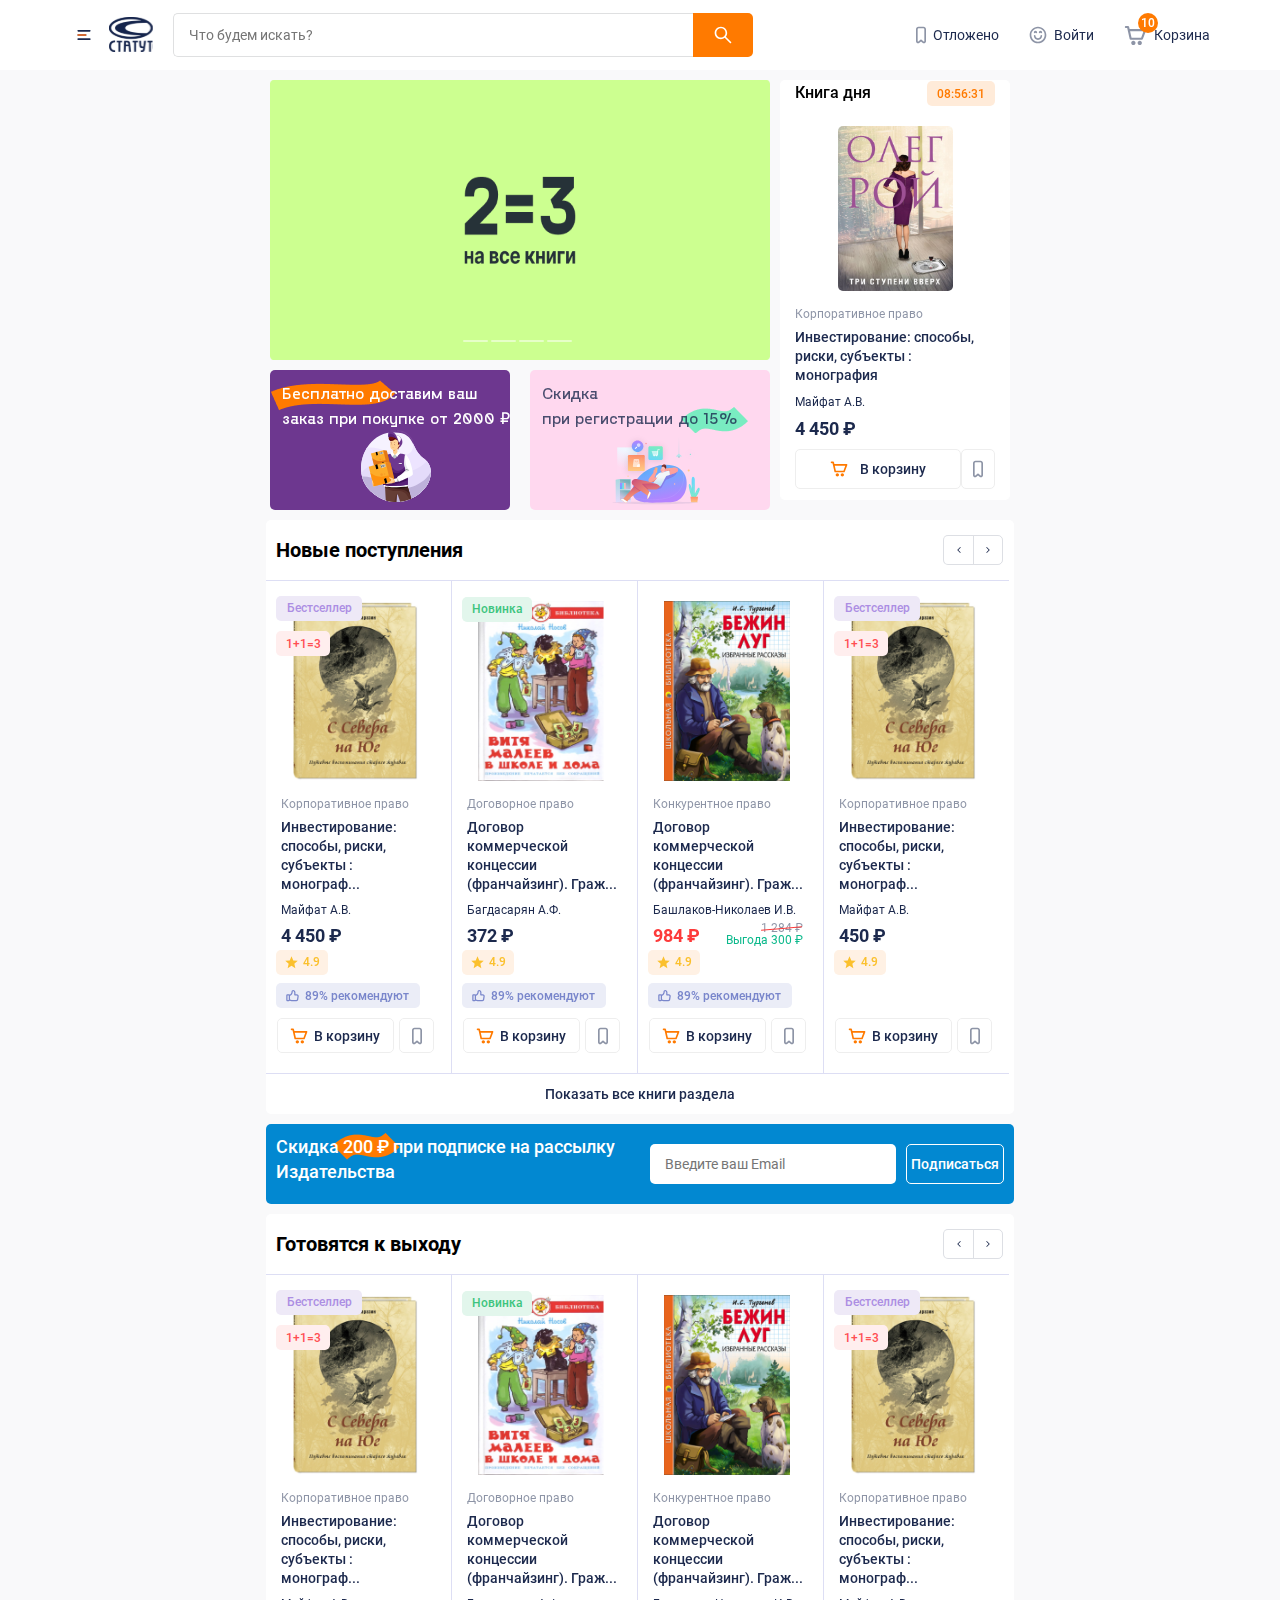
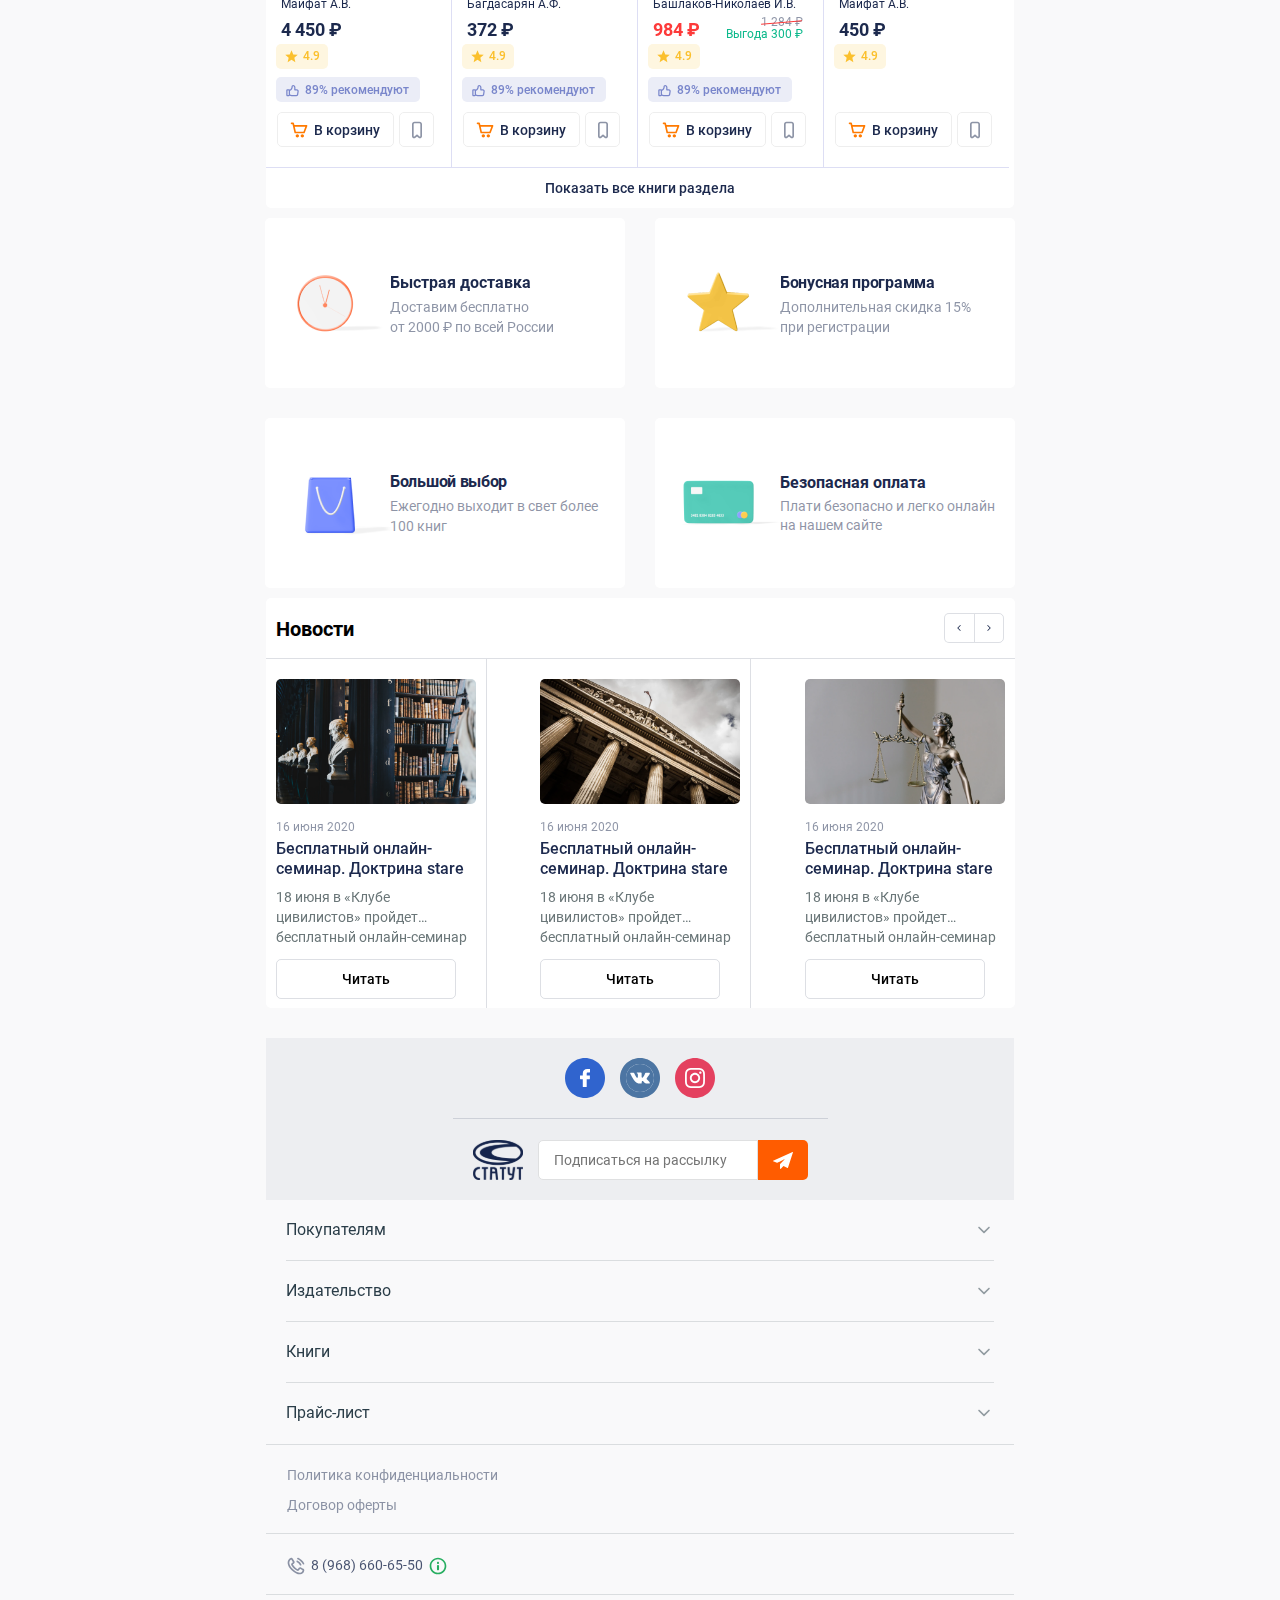
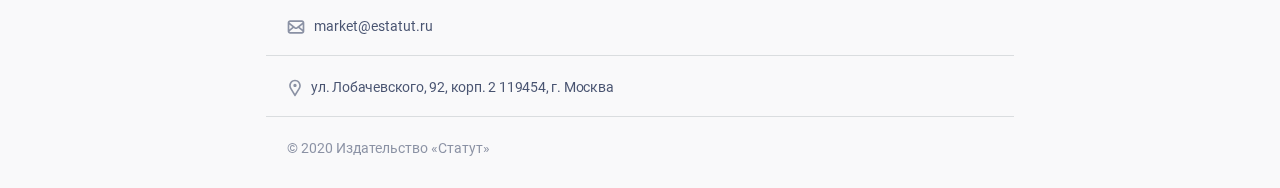
==== pages/index.html @ 202737d9 "fixed bugs" ====
<!DOCTYPE html>
	<html>

	<head>
		<!--[if IE 6]>		<html id="section-reco_main" class="nojs ie6 ieb7 ieb8 ieb9 ieb10 split1 nosplit5 platform-PC platform-notouch"><![endif]-->
		<!--[if IE 7]>		<html id="section-reco_main" class="nojs iea6 ie7 ieb8 ieb9 ieb10 split1 nosplit5 platform-PC platform-notouch"><![endif]-->
		<!--[if IE 8]>		<html id="section-reco_main" class="nojs iea6 iea7 ie8 ieb9 ieb10 split1 nosplit5 platform-PC platform-notouch"><![endif]-->
		<!--[if IE 9]>		<html id="section-reco_main" class="nojs iea6 iea7 iea8 ie9 ieb10 split1 nosplit5 platform-PC platform-notouch"><![endif]-->
		<meta name="viewport" content="width=device-width">
		<meta name="MobileOptimized" content="320" />
		<meta name="HandheldFriendly" content="true" />
		<meta charset="utf-8">
		<meta name="viewport min-width=320px" content="min-width=320, initial-scale=1.0" />
		<link rel="stylesheet" type="text/css" href="./style.css">
		<!--[if lt IE 9]>
		<script src="//cdnjs.cloudflare.com/ajax/libs/html5shiv/r29/html5.min.js"></script>
	<![endif]-->
		<title>index</title>
	</head>

	<body>
		<header>
			<div class="header__line"></div>
			<div class="header container">
				<section class="header__block__top">
					<div class="header__navigation">
						<ul class="header__navigation-list">
							<li>
								<a href="#" class="header__link">
							<svg width="12" height="18" viewBox="0 0 12 18" fill="none" xmlns="http://www.w3.org/2000/svg">
<path fill-rule="evenodd" clip-rule="evenodd" d="M9.58435 8.87971L5.99996 14.7921L2.41557 8.87971C0.677036 6.01205 2.69699 2.30942 5.99996 2.30942C9.30293 2.30942 11.3229 6.01205 9.58435 8.87971ZM1.04793 9.74421C-1.35394 5.78238 1.43673 0.666992 5.99996 0.666992C10.5632 0.666992 13.3539 5.78238 10.952 9.74421L6.53553 17.029C6.28928 17.4352 5.71064 17.4352 5.46439 17.029L1.04793 9.74421ZM6.00012 4.77305C5.11178 4.77305 4.39164 5.50839 4.39164 6.41547C4.39164 7.32256 5.11178 8.0579 6.00012 8.0579C6.88846 8.0579 7.6086 7.32256 7.6086 6.41547C7.6086 5.50839 6.88846 4.77305 6.00012 4.77305Z" fill="#1C294D" fill-opacity="0.5"/>
</svg>
Москва
						</a>
							</li>
							<li>
								<a href="#" class="header__link">
							<svg width="18" height="18" viewBox="0 0 18 18" fill="none" xmlns="http://www.w3.org/2000/svg">
<path fill-rule="evenodd" clip-rule="evenodd" d="M12.8214 0.666992H5.17847C4.51543 0.666992 3.87954 0.930384 3.4107 1.39923L1.39886 3.41107C0.930019 3.87991 0.666626 4.51579 0.666626 5.17884V6.50033V14.8337C0.666626 16.2144 1.78591 17.3337 3.16663 17.3337H14.8333C16.214 17.3337 17.3333 16.2144 17.3333 14.8337V6.50033V5.17884C17.3333 4.5158 17.0699 3.87991 16.6011 3.41107L14.5892 1.39923C14.1204 0.930385 13.4845 0.666992 12.8214 0.666992ZM14.8333 4.00033L13.4107 2.57774C13.2544 2.42146 13.0425 2.33366 12.8214 2.33366H5.17847C4.95746 2.33366 4.7455 2.42146 4.58922 2.57774L3.16663 4.00033H14.8333ZM2.33329 6.50033V14.8337C2.33329 15.2939 2.70639 15.667 3.16663 15.667H14.8333C15.2935 15.667 15.6666 15.2939 15.6666 14.8337V6.50033C15.6666 6.04009 15.2935 5.66699 14.8333 5.66699H3.16663C2.70639 5.66699 2.33329 6.04009 2.33329 6.50033ZM3.99996 13.167C3.99996 12.7068 4.37306 12.3337 4.83329 12.3337H6.49996C6.9602 12.3337 7.33329 12.7068 7.33329 13.167C7.33329 13.6272 6.9602 14.0003 6.49996 14.0003H4.83329C4.37306 14.0003 3.99996 13.6272 3.99996 13.167ZM4.83329 9.83366C4.37306 9.83366 3.99996 10.2068 3.99996 10.667C3.99996 11.1272 4.37306 11.5003 4.83329 11.5003H8.16663C8.62686 11.5003 8.99996 11.1272 8.99996 10.667C8.99996 10.2068 8.62686 9.83366 8.16663 9.83366H4.83329Z" fill="#1C294D" fill-opacity="0.5"/>
</svg>
Доставка и оплата
						</a>
							</li>
							<li>
								<a href="#" class="header__link">
							<svg width="18" height="18" viewBox="0 0 18 18" fill="none" xmlns="http://www.w3.org/2000/svg">
<path fill-rule="evenodd" clip-rule="evenodd" d="M1.49996 0.666992C1.03972 0.666992 0.666626 1.04009 0.666626 1.50033V16.5003C0.666626 16.9606 1.03972 17.3337 1.49996 17.3337H3.99996C4.4602 17.3337 4.83329 16.9606 4.83329 16.5003V4.83366H8.16663V6.50033H7.33329C6.41282 6.50033 5.66663 7.24652 5.66663 8.16699V13.167C5.66663 14.0875 6.41282 14.8337 7.33329 14.8337H15.6666C16.5871 14.8337 17.3333 14.0875 17.3333 13.167V8.16699C17.3333 7.24652 16.5871 6.50033 15.6666 6.50033H14.8333V4.83366H16.5C16.9602 4.83366 17.3333 4.46056 17.3333 4.00033V1.50033C17.3333 1.04009 16.9602 0.666992 16.5 0.666992H1.49996ZM14 3.16699H15.6666V2.33366H2.33329V15.667H3.16663V4.00033C3.16663 3.54009 3.53972 3.16699 3.99996 3.16699H8.99996H14ZM13.1666 4.83366V6.50033H9.83329V4.83366H13.1666ZM8.99996 13.167H14H15.6666V11.5003V9.83366V8.16699H14H8.99996H7.33329V9.83366V11.5003V13.167H8.99996Z" fill="#1C294D" fill-opacity="0.5"/>
</svg>
Адрес и часы работы
						</a>
							</li>
						</ul>
					</div>
					<div class="header__contact">
						<ul class="header__contact-list">
							<li>
								<a href="#" class="header__link">
							<svg width="18" height="14" viewBox="0 0 18 14" fill="none" xmlns="http://www.w3.org/2000/svg">
<path fill-rule="evenodd" clip-rule="evenodd" d="M3.16663 0.333008C1.78591 0.333008 0.666626 1.4523 0.666626 2.83301V11.1663C0.666626 12.5471 1.78591 13.6663 3.16663 13.6663H14.8333C16.214 13.6663 17.3333 12.5471 17.3333 11.1663V2.83301C17.3333 1.4523 16.214 0.333008 14.8333 0.333008H3.16663ZM2.40939 2.48462C2.5413 2.19837 2.83076 1.99967 3.16663 1.99967H14.8333C15.1692 1.99967 15.4586 2.19837 15.5905 2.48462L9.51158 7.2127C9.21065 7.44675 8.78927 7.44675 8.48834 7.2127L2.40939 2.48462ZM2.33329 4.53687V9.38714L5.3438 6.87838L2.33329 4.53687ZM2.40238 11.4991C2.53083 11.7937 2.82468 11.9997 3.16663 11.9997H14.8333C15.1752 11.9997 15.4691 11.7937 15.5975 11.4991L11.3095 7.92573L10.5348 8.52829C9.63204 9.23044 8.36789 9.23044 7.46511 8.52829L6.6904 7.92573L2.40238 11.4991ZM15.6666 9.38714V4.53687L12.6561 6.87838L15.6666 9.38714Z" fill="#1C294D" fill-opacity="0.5"/>
</svg>
market@estatut.ru
						</a>
							</li>
							<li>
								<a href="#" class="header__link">
							<svg width="18" height="18" viewBox="0 0 18 18" fill="none" xmlns="http://www.w3.org/2000/svg">
<path fill-rule="evenodd" clip-rule="evenodd" d="M4.24822 2.49769L4.24878 2.49839L4.24822 2.49769ZM4.28406 2.55396L5.9545 5.18607C5.75265 5.37559 5.53247 5.5633 5.29551 5.76533C5.09185 5.93896 4.87579 6.12316 4.64831 6.32816C4.08451 6.83626 3.97561 7.65343 4.3405 8.28938C6.27004 11.6523 8.9018 13.1825 10.0794 13.7319C10.7888 14.0629 11.5596 13.8017 11.9887 13.2608L13.1446 11.8037C13.1446 11.8037 13.1456 11.8029 13.1473 11.8026C13.1491 11.8023 13.1523 11.8026 13.1523 11.8026C13.1523 11.8026 13.1548 11.8031 13.1572 11.8046C13.8308 12.2163 14.7705 12.7758 15.6337 13.2494C15.4787 14.1763 15.1226 14.7163 14.7299 15.0463C14.3176 15.393 13.7844 15.5754 13.1897 15.6412C12.0023 15.7727 10.7968 15.416 10.5295 15.3291C10.2345 15.1797 8.61709 14.3366 6.88912 12.9704C5.10731 11.5616 3.32066 9.684 2.63734 7.53061C2.13796 5.95684 2.32626 4.8494 2.71877 4.0855C3.09821 3.34703 3.71224 2.84581 4.28406 2.55396ZM3.67978 0.996162C4.46698 0.626415 5.28098 1.01193 5.66013 1.60936L7.40765 4.36293C7.76094 4.91961 7.78516 5.73339 7.21082 6.29085C6.96467 6.52977 6.62221 6.82341 6.30354 7.09666C6.12861 7.24666 5.96085 7.39051 5.82012 7.51579C7.48078 10.3794 9.70098 11.7043 10.7108 12.1888L11.8349 10.7718C12.3656 10.1028 13.3105 9.94643 14.0301 10.3862C14.6958 10.7931 15.6161 11.3407 16.4501 11.798C17.0063 12.1029 17.4042 12.7387 17.2914 13.4564C17.089 14.7456 16.5601 15.6846 15.8065 16.3181C15.0655 16.9411 14.1827 17.2054 13.3741 17.295C11.7836 17.4711 10.2623 16.9942 9.9845 16.902C9.91416 16.8787 9.85579 16.8541 9.79305 16.8225C9.49481 16.6725 7.73724 15.765 5.85136 14.2738C3.9851 12.7982 1.8804 10.6637 1.04539 8.03229C0.432038 6.09937 0.613479 4.53211 1.23262 3.32714C1.8409 2.1433 2.82598 1.39719 3.67978 0.996162Z" fill="#1C294D" fill-opacity="0.5"/>
<path fill-rule="evenodd" clip-rule="evenodd" d="M11.2587 0.743003C10.8397 0.551375 10.3441 0.734563 10.1518 1.15217C9.95951 1.56977 10.1433 2.06365 10.5624 2.25528C12.5011 3.14183 14.72 4.8086 15.7339 7.10862C15.9194 7.52929 16.4119 7.72049 16.834 7.53568C17.2562 7.35087 17.448 6.86003 17.2626 6.43937C16.024 3.62988 13.4061 1.72497 11.2587 0.743003ZM10.6407 3.69451C10.2283 3.48903 9.72682 3.65561 9.52063 4.06657C9.31443 4.47754 9.48158 4.97726 9.89397 5.18274C10.6784 5.57363 11.2214 5.94198 11.6597 6.37882C12.0981 6.81566 12.4677 7.3567 12.8599 8.13847C13.0661 8.54943 13.5676 8.71601 13.98 8.51053C14.3924 8.30505 14.5595 7.80532 14.3533 7.39435C13.9107 6.51223 13.4455 5.80536 12.8403 5.20227C12.2352 4.59918 11.5258 4.13558 10.6407 3.69451Z" fill="#1C294D" fill-opacity="0.5"/>
</svg>
							<span>8 (968) 660-65-50</span>
							<svg width="18" height="18" viewBox="0 0 18 18" fill="none" xmlns="http://www.w3.org/2000/svg">
<path fill-rule="evenodd" clip-rule="evenodd" d="M9.00002 17.3337C4.39765 17.3337 0.666687 13.6027 0.666687 9.00033C0.666687 4.39795 4.39765 0.666992 9.00002 0.666992C13.6024 0.666992 17.3334 4.39795 17.3334 9.00033C17.3334 13.6027 13.6024 17.3337 9.00002 17.3337ZM9.00002 2.33366C5.31812 2.33366 2.33335 5.31843 2.33335 9.00033C2.33335 12.6822 5.31812 15.667 9.00002 15.667C12.6819 15.667 15.6667 12.6822 15.6667 9.00033C15.6667 5.31843 12.6819 2.33366 9.00002 2.33366ZM9.00002 7.95866C9.57532 7.95866 10.0417 8.42503 10.0417 9.00033V12.3337C10.0417 12.909 9.57532 13.3753 9.00002 13.3753C8.42472 13.3753 7.95835 12.909 7.95835 12.3337V9.00033C7.95835 8.42503 8.42472 7.95866 9.00002 7.95866ZM9.00002 4.83366C8.42472 4.83366 7.95835 5.30003 7.95835 5.87533C7.95835 6.45062 8.42472 6.91699 9.00002 6.91699C9.57532 6.91699 10.0417 6.45062 10.0417 5.87533C10.0417 5.30003 9.57532 4.83366 9.00002 4.83366Z" fill="#27AE60"/>
</svg>
						</a>
							</li>
						</ul>
					</div>
				</section>
				<section class="header__block__bottom">
					<div class="header__block-content">
						<div class="header__block-search">
							<a class="header__burger none">
						<svg width="20" height="20" viewBox="0 0 20 20" fill="none" xmlns="http://www.w3.org/2000/svg">
<path fill-rule="evenodd" clip-rule="evenodd" d="M3.33334 5.83333C3.33334 5.3731 3.70644 5 4.16668 5H15.8333C16.2936 5 16.6667 5.3731 16.6667 5.83333C16.6667 6.29357 16.2936 6.66667 15.8333 6.66667H4.16668C3.70644 6.66667 3.33334 6.29357 3.33334 5.83333ZM3.33334 10C3.33334 9.53976 3.70644 9.16667 4.16668 9.16667H11.6667C12.1269 9.16667 12.5 9.53976 12.5 10C12.5 10.4602 12.1269 10.8333 11.6667 10.8333H4.16668C3.70644 10.8333 3.33334 10.4602 3.33334 10ZM4.16668 13.3333C3.70644 13.3333 3.33334 13.7064 3.33334 14.1667C3.33334 14.6269 3.70644 15 4.16668 15H15.8333C16.2936 15 16.6667 14.6269 16.6667 14.1667C16.6667 13.7064 16.2936 13.3333 15.8333 13.3333H4.16668Z" fill="#1C294D"/>
<path fill-rule="evenodd" clip-rule="evenodd" d="M3.33398 10.0003C3.33398 9.54009 3.70708 9.16699 4.16732 9.16699H11.6673C12.1276 9.16699 12.5007 9.54009 12.5007 10.0003C12.5007 10.4606 12.1276 10.8337 11.6673 10.8337H4.16732C3.70708 10.8337 3.33398 10.4606 3.33398 10.0003Z" fill="#FC6E1D"/>
</svg>
					</a>
							<div class="header__logo">
								<svg width="50" height="40" viewBox="0 0 50 40" fill="none" xmlns="http://www.w3.org/2000/svg" xmlns:xlink="http://www.w3.org/1999/xlink">
									<rect width="50" height="40" fill="url(#pattern0)" />
									<defs>
										<pattern id="pattern0" patternContentUnits="objectBoundingBox" width="1" height="1">
											<use xlink:href="#image0" transform="translate(0 -0.00163983) scale(0.000596303 0.000745379)" />
										</pattern>
										<image id="image0" width="1677" height="1346" xlink:href="[data-uri]" />
									</defs>
								</svg>
							</div>
							<input type="search" class="header__input" placeholder="Что будем искать?">
							<button class="header__button">
								<svg width="18" height="18" viewBox="0 0 18 18" fill="none" xmlns="http://www.w3.org/2000/svg">
									<path fill-rule="evenodd" clip-rule="evenodd" d="M0.66666 6.91699C0.66666 10.3688 3.46488 13.167 6.91666 13.167C8.35969 13.167 9.6885 12.6779 10.7464 11.8566C10.7862 11.9409 10.841 12.0199 10.9107 12.0896L15.9107 17.0896C16.2362 17.415 16.7638 17.415 17.0893 17.0896C17.4147 16.7641 17.4147 16.2365 17.0893 15.9111L12.0893 10.9111C12.0195 10.8414 11.9405 10.7866 11.8562 10.7467C12.6776 9.68883 13.1667 8.36002 13.1667 6.91699C13.1667 3.46521 10.3684 0.666992 6.91666 0.666992C3.46488 0.666992 0.66666 3.46521 0.66666 6.91699ZM2.33333 6.91699C2.33333 4.38569 4.38536 2.33366 6.91666 2.33366C9.44797 2.33366 11.5 4.38569 11.5 6.91699C11.5 9.4483 9.44797 11.5003 6.91666 11.5003C4.38536 11.5003 2.33333 9.4483 2.33333 6.91699Z" fill="#1C294D" fill-opacity="0.5" />
								</svg>
								<svg width="18" height="18" viewBox="0 0 18 18" fill="none" xmlns="http://www.w3.org/2000/svg">
									<path fill-rule="evenodd" clip-rule="evenodd" d="M0.666706 6.91699C0.666706 10.3688 3.46493 13.167 6.91671 13.167C8.35974 13.167 9.68855 12.6779 10.7464 11.8566C10.7863 11.9409 10.8411 12.0199 10.9108 12.0896L15.9108 17.0896C16.2362 17.415 16.7639 17.415 17.0893 17.0896C17.4147 16.7641 17.4147 16.2365 17.0893 15.9111L12.0893 10.9111C12.0196 10.8414 11.9406 10.7866 11.8563 10.7467C12.6777 9.68883 13.1667 8.36002 13.1667 6.91699C13.1667 3.46521 10.3685 0.666992 6.91671 0.666992C3.46493 0.666992 0.666706 3.46521 0.666706 6.91699ZM2.33337 6.91699C2.33337 4.38569 4.3854 2.33366 6.91671 2.33366C9.44801 2.33366 11.5 4.38569 11.5 6.91699C11.5 9.4483 9.44801 11.5003 6.91671 11.5003C4.3854 11.5003 2.33337 9.4483 2.33337 6.91699Z" fill="white" />
								</svg>
								<span>Искать</span>
							</button>
							<div class="header__basket-mobile">
								<a href="#"><svg width="18" height="16" viewBox="0 0 18 16" fill="none" xmlns="http://www.w3.org/2000/svg">
<path fill-rule="evenodd" clip-rule="evenodd" d="M1.50002 0.5C1.03978 0.5 0.666687 0.873096 0.666687 1.33333C0.666687 1.79357 1.03978 2.16667 1.50002 2.16667V1.33333L1.50003 2.16667H1.50006H1.5002H1.5003H1.50042H1.50056H1.50073H1.50161H1.50283H1.50357H1.50397H1.5044H1.5063H1.50854H1.50915H1.50978H1.51111H1.54315H1.66278H2.07294H2.5015L4.43741 10.6847C4.53722 11.1239 4.96695 11.4025 5.40589 11.3186C5.45662 11.3283 5.50898 11.3333 5.56252 11.3333H14C14.3474 11.3333 14.6583 11.1179 14.7803 10.7926L17.2803 4.12594C17.3763 3.87002 17.3406 3.58332 17.185 3.35867C17.0293 3.13403 16.7733 3 16.5 3H4.40006L3.9793 1.14865C3.89307 0.769242 3.55577 0.5 3.16669 0.5H2.07294H1.66278H1.54315H1.53806H1.53328H1.53213H1.531H1.5288H1.52463H1.51723H1.51639H1.51558H1.51478H1.51401H1.51325H1.51252H1.51111H1.5063H1.5044H1.50397H1.50357H1.50283H1.50073H1.50042H1.5003H1.5002H1.50006H1.50003L1.50002 1.33333V0.5ZM4.77885 4.66667L5.91521 9.66667H13.4225L15.2975 4.66667H4.77885ZM7.33335 12.1667C6.41288 12.1667 5.66669 12.9129 5.66669 13.8333C5.66669 14.7538 6.41288 15.5 7.33335 15.5C8.25383 15.5 9.00002 14.7538 9.00002 13.8333C9.00002 12.9129 8.25383 12.1667 7.33335 12.1667ZM10.6667 13.8333C10.6667 12.9129 11.4129 12.1667 12.3334 12.1667C13.2538 12.1667 14 12.9129 14 13.8333C14 14.7538 13.2538 15.5 12.3334 15.5C11.4129 15.5 10.6667 14.7538 10.6667 13.8333Z" fill="#1C294D" fill-opacity="0.5"/>
</svg>
</a>
							</div>
						</div>
						<div class="header__user-content">
							<ul class="header__user-list">
								<li>
									<a href="#" class="header__user-link">
								<svg width="10" height="18" viewBox="0 0 10 18" fill="none" xmlns="http://www.w3.org/2000/svg">
<path fill-rule="evenodd" clip-rule="evenodd" d="M1.66667 3.1818C1.66667 2.71884 2.03976 2.34353 2.5 2.34353H7.5C7.96024 2.34353 8.33333 2.71884 8.33333 3.1818V15.2339C8.33333 15.5967 7.90607 15.7882 7.63793 15.5454L5.55747 13.6619C5.24055 13.375 4.75945 13.375 4.44253 13.6619L2.36207 15.5454C2.09393 15.7882 1.66667 15.5967 1.66667 15.2339V3.1818ZM2.5 0.666992H7.5C8.88071 0.666992 10 1.79291 10 3.1818V15.2339C10 17.0482 7.86366 18.0053 6.52299 16.7916L5 15.4128L3.47701 16.7916C2.13633 18.0053 0 17.0482 0 15.2339V3.1818C0 1.79291 1.11929 0.666992 2.5 0.666992Z" fill="#1C294D" fill-opacity="0.5"/>
</svg>
Отложено
							</a>
								</li>
								<li>
									<a href="#" class="header__user-link">
								<svg width="18" height="18" viewBox="0 0 18 18" fill="none" xmlns="http://www.w3.org/2000/svg">
<path fill-rule="evenodd" clip-rule="evenodd" d="M0.666626 9.00033C0.666626 13.6027 4.39759 17.3337 8.99996 17.3337C13.6023 17.3337 17.3333 13.6027 17.3333 9.00033C17.3333 4.39795 13.6023 0.666992 8.99996 0.666992C4.39759 0.666992 0.666626 4.39795 0.666626 9.00033ZM2.33329 9.00033C2.33329 5.31843 5.31806 2.33366 8.99996 2.33366C12.6819 2.33366 15.6666 5.31843 15.6666 9.00033C15.6666 12.6822 12.6819 15.667 8.99996 15.667C5.31806 15.667 2.33329 12.6822 2.33329 9.00033ZM6.49996 9.83366C6.49996 9.37342 6.12686 9.00033 5.66663 9.00033C5.20639 9.00033 4.83329 9.37342 4.83329 9.83366C4.83329 12.1348 6.69877 14.0003 8.99996 14.0003C11.3011 14.0003 13.1666 12.1348 13.1666 9.83366C13.1666 9.37342 12.7935 9.00033 12.3333 9.00033C11.8731 9.00033 11.5 9.37342 11.5 9.83366C11.5 11.2144 10.3807 12.3337 8.99996 12.3337C7.61925 12.3337 6.49996 11.2144 6.49996 9.83366ZM5.66663 7.33366C6.12686 7.33366 6.49996 6.96056 6.49996 6.50033C6.49996 6.96056 6.87306 7.33366 7.33329 7.33366C7.79353 7.33366 8.16663 6.96056 8.16663 6.50033C8.16663 5.57985 7.42043 4.83366 6.49996 4.83366C5.57948 4.83366 4.83329 5.57985 4.83329 6.50033C4.83329 6.96056 5.20639 7.33366 5.66663 7.33366ZM11.5 6.50033C11.5 6.96056 11.1269 7.33366 10.6666 7.33366C10.2064 7.33366 9.83329 6.96056 9.83329 6.50033C9.83329 5.57985 10.5795 4.83366 11.5 4.83366C12.4204 4.83366 13.1666 5.57985 13.1666 6.50033C13.1666 6.96056 12.7935 7.33366 12.3333 7.33366C11.8731 7.33366 11.5 6.96056 11.5 6.50033Z" fill="#1C294D" fill-opacity="0.5"/>
</svg>
Войти
							</a>
								</li>
								<li>
									<a href="#" class="header__user-link">
								<sapn class="header__basket">
									<svg width="18" height="16" viewBox="0 0 18 16" fill="none" xmlns="http://www.w3.org/2000/svg">
<path fill-rule="evenodd" clip-rule="evenodd" d="M1.50002 0.5C1.03978 0.5 0.666687 0.873096 0.666687 1.33333C0.666687 1.79357 1.03978 2.16667 1.50002 2.16667V1.33333L1.50003 2.16667H1.50006H1.5002H1.5003H1.50042H1.50056H1.50073H1.50161H1.50283H1.50357H1.50397H1.5044H1.5063H1.50854H1.50915H1.50978H1.51111H1.54315H1.66278H2.07294H2.5015L4.43741 10.6847C4.53722 11.1239 4.96695 11.4025 5.40589 11.3186C5.45662 11.3283 5.50898 11.3333 5.56252 11.3333H14C14.3474 11.3333 14.6583 11.1179 14.7803 10.7926L17.2803 4.12594C17.3763 3.87002 17.3406 3.58332 17.185 3.35867C17.0293 3.13403 16.7733 3 16.5 3H4.40006L3.9793 1.14865C3.89307 0.769242 3.55577 0.5 3.16669 0.5H2.07294H1.66278H1.54315H1.53806H1.53328H1.53213H1.531H1.5288H1.52463H1.51723H1.51639H1.51558H1.51478H1.51401H1.51325H1.51252H1.51111H1.5063H1.5044H1.50397H1.50357H1.50283H1.50073H1.50042H1.5003H1.5002H1.50006H1.50003L1.50002 1.33333V0.5ZM4.77885 4.66667L5.91521 9.66667H13.4225L15.2975 4.66667H4.77885ZM7.33335 12.1667C6.41288 12.1667 5.66669 12.9129 5.66669 13.8333C5.66669 14.7538 6.41288 15.5 7.33335 15.5C8.25383 15.5 9.00002 14.7538 9.00002 13.8333C9.00002 12.9129 8.25383 12.1667 7.33335 12.1667ZM10.6667 13.8333C10.6667 12.9129 11.4129 12.1667 12.3334 12.1667C13.2538 12.1667 14 12.9129 14 13.8333C14 14.7538 13.2538 15.5 12.3334 15.5C11.4129 15.5 10.6667 14.7538 10.6667 13.8333Z" fill="#1C294D" fill-opacity="0.5"/>
</svg>
								</sapn>Корзина
							</a>
								</li>
							</ul>
						</div>
					</div>
					<nav class="header__menu">
						<div class="header__burger"><svg width="20" height="20" viewBox="0 0 20 20" fill="none" xmlns="http://www.w3.org/2000/svg">
								<path fill-rule="evenodd" clip-rule="evenodd" d="M3.33334 5.83333C3.33334 5.3731 3.70644 5 4.16668 5H15.8333C16.2936 5 16.6667 5.3731 16.6667 5.83333C16.6667 6.29357 16.2936 6.66667 15.8333 6.66667H4.16668C3.70644 6.66667 3.33334 6.29357 3.33334 5.83333ZM3.33334 10C3.33334 9.53976 3.70644 9.16667 4.16668 9.16667H11.6667C12.1269 9.16667 12.5 9.53976 12.5 10C12.5 10.4602 12.1269 10.8333 11.6667 10.8333H4.16668C3.70644 10.8333 3.33334 10.4602 3.33334 10ZM4.16668 13.3333C3.70644 13.3333 3.33334 13.7064 3.33334 14.1667C3.33334 14.6269 3.70644 15 4.16668 15H15.8333C16.2936 15 16.6667 14.6269 16.6667 14.1667C16.6667 13.7064 16.2936 13.3333 15.8333 13.3333H4.16668Z" fill="#1C294D" />
								<path fill-rule="evenodd" clip-rule="evenodd" d="M3.33398 10.0003C3.33398 9.54009 3.70708 9.16699 4.16732 9.16699H11.6673C12.1276 9.16699 12.5007 9.54009 12.5007 10.0003C12.5007 10.4606 12.1276 10.8337 11.6673 10.8337H4.16732C3.70708 10.8337 3.33398 10.4606 3.33398 10.0003Z" fill="#FC6E1D" />
							</svg>
						</div>
						<ul>
							<li><a href="#">Каталог</a></li>
							<li><a href="#">Авторы</a></li>
							<li><a href="#">Новинки</a></li>
							<li class="header__menu-sale">
								<a href="#"><svg width="18" height="18" viewBox="0 0 18 18" fill="none" xmlns="http://www.w3.org/2000/svg">
<path fill-rule="evenodd" clip-rule="evenodd" d="M0.918192 0.918552C1.25361 0.583139 1.79744 0.583139 2.13286 0.918552L5.06389 3.8495C5.30837 3.73771 5.57322 3.66299 5.85107 3.63217L8.70855 3.31517C9.48639 3.22888 10.2613 3.50076 10.8147 4.05414L16.5786 9.81791C17.5849 10.8242 17.5849 12.4556 16.5786 13.4618L13.4614 16.579C12.4551 17.5852 10.8236 17.5852 9.81736 16.579L3.82788 10.5896C3.22584 9.98762 2.96006 9.12708 3.11777 8.29042L3.60307 5.71583C3.64788 5.47813 3.72471 5.25263 3.82881 5.04374L0.918192 2.13319C0.58277 1.79778 0.58277 1.25397 0.918192 0.918552ZM6.03955 7.25442L5.21628 6.43117L4.80585 8.6086C4.75328 8.88748 4.84187 9.17434 5.04255 9.37501L11.032 15.3643C11.3675 15.6998 11.9113 15.6998 12.2467 15.3643L15.3639 12.2472C15.6993 11.9118 15.6993 11.368 15.3639 11.0326L9.6 5.26878C9.41554 5.08432 9.15724 4.99369 8.89796 5.02245L6.50261 5.28819L7.2744 6.05996C7.88948 5.88505 8.57852 6.03973 9.06279 6.52398C9.77433 7.2355 9.77433 8.3891 9.06279 9.10062C8.35125 9.81214 7.19762 9.81214 6.48608 9.10062C5.98657 8.60112 5.83773 7.88376 6.03955 7.25442Z" fill="#FF283D"/>
</svg>
Скидки</a>
							</li>
							<li><a href="#">Партнёрам</a></li>
							<li><a href="#">Мы</a></li>
						</ul>
					</nav>
				</section>
			</div>
		</header>
		<div class="container">
			<div class="slider">
				<section class="slider__slider">
					<img src="img/2=3.png" alt="">
					<div class="slider__arrow-left"><svg width="8" height="12" viewBox="0 0 8 12" fill="none" xmlns="http://www.w3.org/2000/svg">
							<path fill-rule="evenodd" clip-rule="evenodd" d="M7.0893 0.41107C6.76386 0.0856329 6.23622 0.0856329 5.91079 0.41107L0.910786 5.41107C0.585349 5.73651 0.585349 6.26415 0.910786 6.58958L5.91079 11.5896C6.23622 11.915 6.76386 11.915 7.0893 11.5896C7.41473 11.2641 7.41473 10.7365 7.0893 10.4111L2.67855 6.00033L7.0893 1.58958C7.41473 1.26414 7.41473 0.736507 7.0893 0.41107Z" fill="#2A3D48" fill-opacity="0.5" />
						</svg>
					</div>
					<div class="slider__arrow-rigth"><svg width="8" height="12" viewBox="0 0 8 12" fill="none" xmlns="http://www.w3.org/2000/svg">
							<path fill-rule="evenodd" clip-rule="evenodd" d="M0.910704 0.41107C1.23614 0.0856329 1.76378 0.0856329 2.08921 0.41107L7.08921 5.41107C7.41465 5.73651 7.41465 6.26415 7.08921 6.58958L2.08921 11.5896C1.76378 11.915 1.23614 11.915 0.910704 11.5896C0.585267 11.2641 0.585267 10.7365 0.910704 10.4111L5.32145 6.00033L0.910704 1.58958C0.585267 1.26414 0.585267 0.736507 0.910704 0.41107Z" fill="#1C294D" />
						</svg>
					</div>
					<div class="slider__tots">
						<div class="slider__tots-line slider__tots--active"></div>
						<div class="slider__tots-line"></div>
						<div class="slider__tots-line"></div>
						<div class="slider__tots-line"></div>
					</div>
				</section>

				<section class="slider__books-day">
					<div class="slider__header-books-day">
						<h3>Книга дня</h3>
						<div class="slider__time">
							<p>08:56:31</p>
						</div>
					</div>
					<div class="slider__img-books-day">
						<a href="#"><img src="img/books_day.png" alt=""></a>
					</div>
					<div class="slider__info-books-day">
						<p>Корпоративное право</p>
						<a href="#">Инвестирование: способы, риски, субъекты : монография</a>
						<p>Майфат А.В.</p>
						<p>4 450 ₽ </p>
					</div>
					<div class="slider__price-books-day">
						<div class="slider__in-garbage">
							<a href="#">
						<svg width="18" height="16" viewBox="0 0 18 16" fill="none" xmlns="http://www.w3.org/2000/svg">
<path fill-rule="evenodd" clip-rule="evenodd" d="M1.49999 0.5C1.03975 0.5 0.666656 0.873096 0.666656 1.33333C0.666656 1.79357 1.03975 2.16667 1.49999 2.16667V1.33333L1.5 2.16667H1.50003H1.50017H1.50027H1.50039H1.50053H1.5007H1.50158H1.5028H1.50354H1.50394H1.50437H1.50627H1.50851H1.50912H1.50975H1.51108H1.54312H1.66275H2.07291H2.50147L4.43738 10.6847C4.53719 11.1239 4.96692 11.4025 5.40586 11.3186C5.45659 11.3283 5.50895 11.3333 5.56249 11.3333H14C14.3474 11.3333 14.6583 11.1179 14.7803 10.7926L17.2803 4.12594C17.3762 3.87002 17.3406 3.58332 17.1849 3.35867C17.0292 3.13403 16.7733 3 16.5 3H4.40003L3.97927 1.14865C3.89304 0.769242 3.55574 0.5 3.16666 0.5H2.07291H1.66275H1.54312H1.53803H1.53325H1.5321H1.53097H1.52877H1.52459H1.5172H1.51636H1.51555H1.51475H1.51397H1.51322H1.51249H1.51108H1.50627H1.50437H1.50394H1.50354H1.5028H1.5007H1.50039H1.50027H1.50017H1.50003H1.5L1.49999 1.33333V0.5ZM4.77882 4.66667L5.91518 9.66667H13.4225L15.2975 4.66667H4.77882ZM7.33332 12.1667C6.41285 12.1667 5.66666 12.9129 5.66666 13.8333C5.66666 14.7538 6.41285 15.5 7.33332 15.5C8.2538 15.5 8.99999 14.7538 8.99999 13.8333C8.99999 12.9129 8.2538 12.1667 7.33332 12.1667ZM10.6667 13.8333C10.6667 12.9129 11.4128 12.1667 12.3333 12.1667C13.2538 12.1667 14 12.9129 14 13.8333C14 14.7538 13.2538 15.5 12.3333 15.5C11.4128 15.5 10.6667 14.7538 10.6667 13.8333Z" fill="#FF7A00"/>
</svg>
						В корзину
					</a>
						</div>
						<div class="slider__bookmark">
							<a href="#"><svg width="10" height="18" viewBox="0 0 10 18" fill="none" xmlns="http://www.w3.org/2000/svg">
<path fill-rule="evenodd" clip-rule="evenodd" d="M1.66667 3.1818C1.66667 2.71884 2.03976 2.34353 2.5 2.34353H7.5C7.96024 2.34353 8.33333 2.71884 8.33333 3.1818V15.2339C8.33333 15.5967 7.90607 15.7882 7.63793 15.5454L5.55747 13.6619C5.24055 13.375 4.75945 13.375 4.44253 13.6619L2.36207 15.5454C2.09393 15.7882 1.66667 15.5967 1.66667 15.2339V3.1818ZM2.5 0.666992H7.5C8.88071 0.666992 10 1.79291 10 3.1818V15.2339C10 17.0482 7.86366 18.0053 6.52299 16.7916L5 15.4128L3.47701 16.7916C2.13633 18.0053 0 17.0482 0 15.2339V3.1818C0 1.79291 1.11929 0.666992 2.5 0.666992Z" fill="#1C294D" fill-opacity="0.5"/>
</svg>
</a>
						</div>
					</div>
				</section>

				<section class="slider__advertising">
					<div class="slider__delivery">
						<a href="#">
					<span class="slider__delivery-text">Бесплатно доставим ваш заказ при покупке от 2000 ₽</span>
					<span class="slider__delivery-img">
						<svg width="98" height="101" viewBox="0 0 98 101" fill="none" xmlns="http://www.w3.org/2000/svg">
<path fill-rule="evenodd" clip-rule="evenodd" d="M97.7781 59.2931V59.4007C97.7781 59.4174 97.7781 59.434 97.7781 59.4483C97.7781 59.515 97.7781 59.5831 97.7781 59.6507V59.6597C97.7781 59.6888 97.7781 59.7174 97.7781 59.7464C97.7781 59.8212 97.7753 59.895 97.7729 59.9693C97.7729 60.0088 97.7729 60.0483 97.7695 60.0878C97.7662 60.1273 97.7695 60.1621 97.7662 60.1993C97.7662 60.2626 97.7619 60.3264 97.7591 60.3897C97.7591 60.3997 97.7591 60.4102 97.7591 60.4202C97.7591 60.4302 97.7591 60.4311 97.7591 60.4364C97.7553 60.5288 97.7505 60.6207 97.7457 60.713L97.7424 60.7845C97.7391 60.8469 97.7348 60.9097 97.731 60.9721C97.7272 61.0345 97.7243 61.0873 97.7205 61.1445C97.7069 61.3565 97.691 61.5675 97.6729 61.7773C97.6529 62.0049 97.6307 62.2311 97.6062 62.4559C97.5894 62.6054 97.5719 62.7547 97.5538 62.9039L97.5253 63.1277C97.4815 63.4611 97.4338 63.792 97.3824 64.1206C97.3643 64.2295 97.3461 64.3382 97.3277 64.4468C97.3153 64.5191 97.3029 64.5896 97.29 64.6639C97.2638 64.8067 97.2377 64.9496 97.21 65.0925C97.1691 65.3064 97.1264 65.5186 97.082 65.7291C97.0524 65.872 97.0219 66.0086 96.991 66.1481C96.9434 66.3567 96.8958 66.5624 96.8481 66.7672C96.7656 67.1088 96.6796 67.4449 96.5901 67.7757C96.5186 68.0408 96.4451 68.3022 96.3696 68.56C96.3321 68.687 96.294 68.8139 96.2553 68.9409C96.1401 69.3219 96.0215 69.6938 95.8996 70.0566C95.8393 70.2379 95.778 70.4166 95.7158 70.5928C95.4691 71.2985 95.2144 71.9661 94.9615 72.5884C94.9192 72.6913 94.8773 72.7937 94.8353 72.8946C94.8144 72.9456 94.7934 72.9956 94.772 73.0461C94.7307 73.1454 94.689 73.2438 94.6468 73.3413C94.5423 73.5844 94.4393 73.8194 94.3377 74.046L94.2163 74.3127C94.0558 74.6636 93.8997 74.9917 93.7506 75.296C93.6763 75.4474 93.6038 75.593 93.533 75.7327C93.4801 75.8374 93.4292 75.9388 93.3782 76.0365C93.3465 76.0999 93.3136 76.1634 93.2797 76.2269L93.232 76.3184C93.2006 76.3788 93.1692 76.4374 93.1392 76.4936C93.0916 76.5788 93.0501 76.6602 93.0078 76.7374C92.9792 76.7888 92.9521 76.8388 92.9259 76.8869C92.8863 76.9593 92.8478 77.0298 92.8121 77.0912C92.7644 77.1769 92.7198 77.2553 92.6783 77.3264C92.6478 77.3798 92.6192 77.4288 92.593 77.4736C92.5759 77.5036 92.5592 77.5312 92.5454 77.5574C92.5373 77.5702 92.5302 77.5831 92.523 77.5955L92.4826 77.6617C92.4221 77.7631 92.3873 77.8155 92.3873 77.8155C87.4655 85.2357 79.7419 91.9013 70.5141 96.1583C69.5703 96.5935 68.6114 97.0031 67.6375 97.3868C63.5733 98.9863 59.2606 100.115 54.7978 100.646C53.0404 100.86 51.2725 100.977 49.5022 100.998C48.6086 101.006 47.7112 100.99 46.8099 100.95C42.6978 100.758 38.6281 100.031 34.7036 98.7882C27.6719 96.565 20.6354 92.5703 13.9374 86.3676C13.8613 86.2976 13.7865 86.2276 13.7113 86.1567C13.6046 86.0576 13.4994 85.9571 13.3946 85.8571L13.3379 85.8024C13.2392 85.7072 13.1411 85.6119 13.0437 85.5167L13.0403 85.5129C13.0051 85.4781 12.9699 85.4443 12.9351 85.4091C12.8875 85.3653 12.8456 85.321 12.8013 85.2772C12.757 85.2334 12.727 85.2034 12.6903 85.1662C12.6318 85.1081 12.5746 85.0496 12.517 84.9919C12.4818 84.9567 12.4475 84.921 12.4127 84.8857C12.3318 84.8035 12.251 84.7208 12.1703 84.6377C12.0865 84.55 12.0023 84.4624 11.9189 84.3743C11.897 84.3515 11.8751 84.3267 11.8542 84.3062L11.7637 84.211C11.7037 84.1477 11.6446 84.0843 11.5851 84.0205C11.5604 83.9943 11.5375 83.9677 11.5113 83.941L11.3508 83.7667L11.3408 83.7558C11.3361 83.7505 11.3304 83.7443 11.3256 83.7382C11.2666 83.6747 11.208 83.6112 11.1499 83.5477L11.0813 83.471C11.0109 83.3925 10.9385 83.3139 10.8709 83.2329C10.8528 83.2134 10.8356 83.1929 10.8185 83.1739L10.7504 83.0963C10.6837 83.0201 10.6175 82.9439 10.5518 82.8677C10.5247 82.8367 10.4975 82.8053 10.4713 82.7725C10.4056 82.6969 10.3407 82.6209 10.2766 82.5444L10.2428 82.5044L10.2214 82.4791L10.1661 82.4134C10.1275 82.3682 10.0899 82.3234 10.0523 82.2777C10.0437 82.2677 10.0352 82.2568 10.0266 82.2463L9.97517 82.1844L9.76755 81.9334L9.59899 81.7244L9.45089 81.5396L9.36661 81.433L9.28852 81.3344L9.28376 81.3277C9.22614 81.2554 9.16947 81.1849 9.11376 81.1097C9.08043 81.0677 9.04757 81.0254 9.01519 80.983C8.94615 80.893 8.87758 80.8035 8.80901 80.713L8.75663 80.643C8.71377 80.5863 8.67139 80.5301 8.62901 80.473C8.6152 80.454 8.60044 80.4359 8.58663 80.4168L8.57139 80.3963C8.49425 80.2925 8.41854 80.1892 8.34283 80.0854L8.33997 80.0811L8.3195 80.0535C8.24902 79.9583 8.1795 79.8602 8.11093 79.7635L8.06331 79.693C8.00427 79.6106 7.94617 79.5278 7.8876 79.4445L7.83998 79.3754L7.79237 79.3064L7.66999 79.1297L7.64523 79.093C7.57951 78.9978 7.5138 78.9026 7.44857 78.804L7.34143 78.6431L7.25381 78.5121C7.24714 78.5021 7.24048 78.4911 7.23429 78.4811C7.2281 78.4711 7.21857 78.4583 7.21143 78.4469L7.12572 78.3164L7.07572 78.2393L7.02524 78.1626L6.99858 78.1207C6.93667 78.0255 6.87477 77.9274 6.81382 77.8312C6.74477 77.7226 6.67621 77.6131 6.60811 77.504L6.58621 77.4688C6.54875 77.4082 6.51129 77.3474 6.47383 77.2864C6.44288 77.2359 6.41193 77.1859 6.38145 77.1355C6.25637 76.9291 6.1332 76.7228 6.01194 76.5164L6.00765 76.5093L5.82385 76.1917C5.82385 76.1888 5.82099 76.1869 5.82004 76.1845C5.77242 76.1026 5.7248 76.0207 5.68004 75.9388L5.63242 75.8507C5.58957 75.7746 5.54671 75.6974 5.50433 75.6208C5.48862 75.5936 5.47338 75.566 5.45671 75.5388C5.431 75.4912 5.40576 75.4436 5.38052 75.396C5.33672 75.3169 5.29386 75.237 5.25148 75.1579C5.24005 75.137 5.22815 75.1155 5.2172 75.0946C5.1872 75.0389 5.15767 74.9827 5.12815 74.926L5.08577 74.846L5.08148 74.8384C5.05196 74.7832 5.02339 74.7274 4.99434 74.6717C4.9653 74.616 4.93625 74.5598 4.90768 74.5032C4.90768 74.4974 4.90197 74.4917 4.89863 74.4855L4.86816 74.427C4.85197 74.396 4.83673 74.3646 4.82054 74.3317C4.79197 74.2751 4.76292 74.2184 4.73483 74.1617L4.70721 74.1075L4.56436 73.8217L4.39817 73.4799C4.34484 73.3689 4.29198 73.2575 4.2396 73.1465C4.22865 73.1237 4.2177 73.0989 4.2077 73.078C4.19056 73.0399 4.17294 73.0027 4.15532 72.9646C4.1377 72.9265 4.1258 72.9018 4.11151 72.8694C4.09722 72.837 4.0877 72.8175 4.0758 72.7913C4.02818 72.6837 3.9777 72.577 3.92913 72.4694C3.92247 72.4532 3.91532 72.4375 3.90818 72.4218L3.82961 72.2451L3.76628 72.1023C3.72628 72.0113 3.68676 71.9208 3.64819 71.8294C3.63628 71.8032 3.62533 71.7766 3.6139 71.7504C3.59486 71.7066 3.57676 71.6632 3.55819 71.6199C3.52867 71.5504 3.49962 71.4799 3.4701 71.4104C3.4703 71.4093 3.4703 71.4082 3.4701 71.4071C3.44089 71.3382 3.41232 71.2691 3.38439 71.1999L3.33248 71.0728C3.32153 71.0447 3.30963 71.0171 3.29867 70.989C3.2582 70.8899 3.2182 70.7904 3.17915 70.6914C3.15963 70.6437 3.14011 70.5933 3.12058 70.5433C3.09677 70.4809 3.07297 70.4185 3.0482 70.3561C3.02678 70.3004 3.00535 70.2447 2.9844 70.1885C2.97821 70.1738 2.97249 70.159 2.96678 70.1442C2.92726 70.0414 2.88916 69.9385 2.85107 69.8352C2.82821 69.7733 2.80345 69.7114 2.7825 69.6495C2.73964 69.5327 2.69726 69.4157 2.65536 69.2985C2.65563 69.2968 2.65563 69.295 2.65536 69.2933C2.61393 69.1766 2.5725 69.0604 2.5325 68.9438C2.52393 68.9176 2.51441 68.8914 2.50536 68.8657C2.47298 68.7733 2.44108 68.6809 2.41013 68.5886C2.39965 68.5562 2.38822 68.5238 2.37775 68.4933C2.37156 68.4757 2.36632 68.4581 2.36013 68.4405C2.34822 68.4057 2.33727 68.3714 2.32537 68.3367C2.31346 68.3019 2.30299 68.2686 2.29156 68.2338C2.26632 68.1586 2.24394 68.0838 2.2187 68.0086C2.20394 67.9648 2.19013 67.9205 2.17632 67.8767V67.8709C2.16823 67.8452 2.15966 67.8205 2.15204 67.7948C2.15204 67.7948 2.15204 67.7919 2.15204 67.791C2.12728 67.7114 2.10442 67.6319 2.07775 67.5529C2.07347 67.5419 2.07013 67.53 2.0668 67.5191C2.04966 67.4638 2.03299 67.4086 2.01633 67.3533C1.99966 67.2981 1.98014 67.2357 1.96204 67.1767C1.9601 67.1685 1.95772 67.1604 1.9549 67.1524C1.93442 67.0829 1.91395 67.0138 1.89347 66.9438C1.873 66.8738 1.84919 66.7948 1.82776 66.72C1.80062 66.6248 1.77395 66.5334 1.74776 66.4405C1.74395 66.4262 1.74014 66.4119 1.73586 66.3981C1.72729 66.3653 1.71776 66.3329 1.70872 66.3C1.70443 66.2853 1.70014 66.2705 1.69633 66.2558C1.67967 66.1967 1.66348 66.1386 1.64872 66.0796L1.59538 65.8805C1.57919 65.8215 1.56348 65.7624 1.54777 65.7029C1.5411 65.6772 1.53348 65.651 1.52682 65.6248C1.50301 65.5348 1.4792 65.4453 1.45729 65.3553C1.43221 65.2559 1.40729 65.1567 1.38253 65.0577C1.35777 64.9586 1.33444 64.8634 1.31254 64.772C1.31254 64.7648 1.3092 64.7577 1.3073 64.7506C1.28968 64.6782 1.27301 64.6077 1.25539 64.5339C1.25254 64.522 1.25016 64.5106 1.2473 64.4982C1.22825 64.4168 1.2092 64.3358 1.19111 64.2544C1.17492 64.1853 1.15968 64.1153 1.14349 64.0463C1.1273 63.9772 1.11016 63.8973 1.09587 63.8225C1.07683 63.7377 1.05873 63.6525 1.04064 63.5673C1.03349 63.533 1.02588 63.4977 1.01873 63.4625C0.986988 63.3123 0.956354 63.1622 0.926831 63.012C0.921593 62.9868 0.916355 62.9616 0.911593 62.9373C0.906831 62.913 0.904927 62.9035 0.901594 62.8858C0.879689 62.7763 0.858579 62.6668 0.838262 62.5573C0.82731 62.502 0.816834 62.4468 0.806834 62.392C0.787469 62.2895 0.76874 62.1876 0.750645 62.0863C0.703027 61.8144 0.655409 61.543 0.612553 61.2702L0.603982 61.2197C0.600649 61.1992 0.597792 61.1783 0.594459 61.1578C0.562713 60.9562 0.532079 60.7543 0.502556 60.5521C0.481604 60.4092 0.461605 60.2621 0.441129 60.1173C0.401448 59.8269 0.364941 59.5359 0.331608 59.2445C0.298276 58.9531 0.266531 58.662 0.236373 58.3712C0.222087 58.2258 0.208596 58.0803 0.195898 57.9346C0.138121 57.2962 0.093678 56.6565 0.0625677 56.0156L0.0497109 55.7408C0.0233624 55.1551 0.00748978 54.5688 0.00209309 53.9818C-0.00425595 53.2958 0.00383908 52.6093 0.0263782 51.9223C0.0349494 51.6528 0.0454253 51.3823 0.0582821 51.1128C0.0711389 50.8433 0.0863766 50.5728 0.103519 50.3033C0.120661 50.0338 0.139709 49.7638 0.161137 49.4938C0.182088 49.2249 0.205421 48.9551 0.231135 48.6843C0.269229 48.2805 0.312085 47.877 0.359703 47.4739C0.375417 47.3396 0.392083 47.2053 0.407321 47.071C0.416844 46.9958 0.426368 46.9206 0.436368 46.8453C0.469224 46.5901 0.504461 46.3358 0.541127 46.0806C0.565888 45.9111 0.591284 45.7414 0.617315 45.5715C0.682393 45.1471 0.753026 44.7238 0.829214 44.3016C0.905085 43.8794 0.985877 43.4579 1.07159 43.0373C1.08873 42.9535 1.10603 42.8694 1.12349 42.7849C1.18698 42.4773 1.25365 42.1704 1.32349 41.864C1.54189 40.8999 1.78649 39.942 2.05728 38.9903C2.13283 38.7233 2.21077 38.4565 2.29108 38.1898C2.34441 38.0127 2.3987 37.8356 2.45393 37.6584C2.53647 37.3933 2.62091 37.1287 2.70726 36.8646C3.53877 34.3287 4.55266 31.8563 5.74099 29.4667C5.88004 29.1861 6.02162 28.9072 6.16574 28.6301C6.52637 27.9358 6.90096 27.2504 7.28952 26.5739C7.44476 26.3038 7.60237 26.0349 7.76237 25.7673C7.92236 25.4997 8.08474 25.2338 8.2495 24.9697C15.5736 13.1962 27.3071 4.56833 41.5343 3.59598C62.6809 2.15173 68.1127 9.50058 72.745 18.7684C72.7978 18.8741 72.8512 18.9808 72.904 19.088C73.1151 19.514 73.3253 19.9425 73.5345 20.3736C74.6897 22.7545 75.8482 25.2378 77.2487 27.7068C77.5979 28.3233 77.9642 28.9385 78.3477 29.5524C78.4429 29.7077 78.5413 29.8626 78.6429 30.0172C78.6862 30.0848 78.7296 30.1529 78.7743 30.221C78.9172 30.4434 79.0662 30.6643 79.2162 30.8876C79.2915 30.9981 79.3672 31.1081 79.4434 31.2186C79.5519 31.3752 79.6619 31.531 79.7734 31.6871C79.8248 31.76 79.8772 31.83 79.9305 31.9057C79.9975 31.9987 80.0654 32.0916 80.1343 32.1843C80.3432 32.4665 80.5575 32.7476 80.7771 33.0276C80.8622 33.1362 80.9482 33.2444 81.0352 33.3523C81.1222 33.4603 81.2103 33.5685 81.2995 33.6771C81.3881 33.7852 81.4781 33.8928 81.5681 33.9999C81.6157 34.0537 81.659 34.1071 81.7052 34.1614C81.7966 34.2687 81.889 34.3755 81.9823 34.4818C82.0757 34.5879 82.17 34.6942 82.2652 34.8009C82.3604 34.9072 82.4566 35.0131 82.5538 35.1185C82.749 35.3302 82.9479 35.5409 83.1504 35.7504C83.2518 35.8551 83.3552 35.9594 83.458 36.0632C83.5875 36.1932 83.718 36.3223 83.8509 36.4513C83.9309 36.5299 84.0113 36.607 84.0928 36.6846C85.1628 37.7038 86.2975 38.6529 87.4898 39.526C87.6755 39.6619 87.8581 39.7987 88.0374 39.9365C88.2168 40.0742 88.3934 40.2128 88.5674 40.3522L88.7403 40.4912L88.9107 40.6312C88.9674 40.6788 89.0236 40.7264 89.0793 40.774C89.3107 40.968 89.5364 41.1631 89.7564 41.3593L89.894 41.4836C89.9467 41.5312 89.999 41.5788 90.0507 41.6264C90.1024 41.674 90.1544 41.7216 90.2064 41.7693L90.3597 41.9121C90.4107 41.9597 90.4612 42.0073 90.5112 42.055L90.6612 42.1978L90.8088 42.3407C90.8564 42.3883 90.904 42.4359 90.9545 42.4869C91.005 42.5378 91.0497 42.5821 91.0973 42.633C91.145 42.684 91.1926 42.7283 91.2402 42.7797C91.3354 42.8749 91.4278 42.9759 91.5197 43.074C91.5673 43.1216 91.6116 43.1726 91.6564 43.2221C91.7011 43.2716 91.7469 43.3206 91.7916 43.3706C91.9773 43.5757 92.158 43.7821 92.3335 43.9897C92.3849 44.0502 92.4354 44.1111 92.4864 44.1716C92.5797 44.284 92.6717 44.3971 92.7625 44.5111L92.864 44.6387L92.8911 44.6735C92.9387 44.7344 92.9863 44.7949 93.034 44.8558L93.0463 44.8716C93.0506 44.8782 93.0559 44.8844 93.0602 44.8901C93.0644 44.8958 93.0668 44.8992 93.0701 44.903C93.1144 44.9601 93.1573 45.0173 93.2001 45.0739L93.2401 45.1277C93.2425 45.1303 93.2447 45.133 93.2468 45.1358C93.2597 45.1539 93.273 45.1716 93.2863 45.1896L93.363 45.293L93.4144 45.3639C93.4301 45.3849 93.4454 45.4063 93.462 45.4273C93.4863 45.4601 93.5097 45.493 93.533 45.5254C93.5501 45.5487 93.5663 45.573 93.5806 45.5958C93.5901 45.6092 93.5992 45.622 93.6087 45.6344C93.6358 45.6734 93.6639 45.7125 93.6906 45.7515C93.6958 45.7601 93.7016 45.7677 93.7073 45.7753C93.7482 45.8353 93.7897 45.8944 93.8297 45.9539L93.903 46.0606L93.9592 46.1449L94.003 46.211L94.0815 46.3306C94.092 46.3472 94.1035 46.3634 94.1139 46.3782C94.1196 46.3863 94.1244 46.3944 94.1301 46.4025C94.1544 46.441 94.1777 46.4796 94.2044 46.5182L94.2111 46.5287L94.2673 46.6172C94.2996 46.6677 94.3311 46.7187 94.3625 46.7691C94.3773 46.7925 94.392 46.8167 94.4063 46.8401C94.4206 46.8634 94.4406 46.8953 94.4568 46.9225L94.5292 47.041C94.5334 47.0482 94.5377 47.0563 94.5425 47.0634L94.6425 47.232C94.653 47.2505 94.6644 47.2691 94.6749 47.2872C94.7101 47.3477 94.7453 47.4077 94.7796 47.4682C94.7796 47.4682 94.7796 47.4682 94.7796 47.4724L94.8006 47.5091L94.8063 47.5191C94.8415 47.5826 94.8764 47.6447 94.911 47.7053L94.9282 47.7362C94.9663 47.8048 95.0041 47.8735 95.0415 47.9424C95.0577 47.972 95.073 48.001 95.0891 48.0305C95.1053 48.06 95.1206 48.0891 95.1368 48.1186C95.1434 48.1315 95.151 48.1448 95.1577 48.1581C95.1644 48.1715 95.1653 48.1724 95.1691 48.1805C95.2044 48.2472 95.2396 48.3138 95.2734 48.381C95.2829 48.3981 95.292 48.4162 95.3006 48.4334C95.3272 48.4857 95.3534 48.5381 95.3796 48.591C95.3877 48.6067 95.3953 48.6229 95.4039 48.6386C95.4315 48.6943 95.4596 48.7505 95.4863 48.8067L95.5148 48.8648L95.5253 48.8862C95.5253 48.8891 95.5282 48.8919 95.5291 48.8948L95.5344 48.9053C95.5591 48.9581 95.5844 49.0105 95.6091 49.0634L95.6229 49.0919C95.6339 49.1167 95.6449 49.1395 95.6568 49.1657C95.6687 49.1919 95.6744 49.2029 95.6829 49.2219C95.6915 49.241 95.7001 49.2595 95.7091 49.2786C95.7225 49.3091 95.7367 49.34 95.751 49.371C95.7519 49.374 95.7532 49.3769 95.7548 49.3795C95.7691 49.4119 95.7839 49.4443 95.7977 49.4748C95.8072 49.4957 95.8167 49.5167 95.8253 49.5372C95.8339 49.5576 95.8406 49.5719 95.8482 49.5891C95.8558 49.6062 95.8596 49.6143 95.8648 49.6271L95.9282 49.7729C95.9386 49.7976 95.9486 49.8205 95.9586 49.8462C95.961 49.851 95.9629 49.8562 95.9653 49.861C95.9958 49.9338 96.0267 50.0076 96.0567 50.0809C96.0615 50.0928 96.0667 50.1052 96.072 50.1171C96.0872 50.1548 96.1025 50.1919 96.1172 50.23C96.132 50.2681 96.1448 50.2976 96.1582 50.3319C96.1629 50.3452 96.1686 50.359 96.1744 50.3728C96.1891 50.4119 96.2048 50.4514 96.222 50.4909L96.2496 50.5647C96.2512 50.568 96.2526 50.5713 96.2539 50.5747C96.2561 50.58 96.258 50.5854 96.2596 50.5909C96.2691 50.6152 96.2786 50.6385 96.2882 50.6657C96.2977 50.6928 96.3039 50.7062 96.311 50.7271C96.3277 50.7714 96.3444 50.8152 96.3586 50.86C96.3653 50.8785 96.3729 50.8971 96.3796 50.9162C96.3896 50.9433 96.3996 50.9714 96.4091 50.999C96.4163 51.0181 96.4234 51.0376 96.4301 51.0571L96.4401 51.0862C96.4639 51.1533 96.4877 51.2209 96.511 51.2885C96.5124 51.2919 96.5135 51.2954 96.5143 51.299C96.5239 51.3257 96.5324 51.3523 96.542 51.3795L96.5729 51.4719C96.5801 51.4933 96.5872 51.5152 96.5948 51.5366C96.5991 51.5495 96.6029 51.5623 96.6072 51.5752C96.6115 51.5881 96.6139 51.5942 96.6167 51.6038C96.6167 51.6052 96.6167 51.6066 96.6167 51.608C96.6305 51.649 96.6429 51.6895 96.6558 51.7299C96.6562 51.7325 96.6562 51.7351 96.6558 51.7376C96.6591 51.7466 96.6624 51.7561 96.6653 51.7661L96.6701 51.7823C96.6758 51.799 96.6815 51.8166 96.6862 51.8338C96.7067 51.8971 96.7267 51.9609 96.7462 52.0242L96.7577 52.0628C96.7767 52.1242 96.7953 52.1861 96.8129 52.2471L96.8329 52.3156C96.8515 52.3799 96.8696 52.4437 96.8881 52.5061C96.8924 52.5223 96.8977 52.539 96.9019 52.5537C96.92 52.618 96.9377 52.6818 96.9548 52.7442C96.9767 52.8252 96.9977 52.9056 97.0186 52.9866C97.0367 53.058 97.0553 53.1294 97.0729 53.2009C97.0728 53.2024 97.0728 53.204 97.0729 53.2056C97.0858 53.257 97.0981 53.309 97.1105 53.3613C97.1105 53.3613 97.1105 53.3642 97.1105 53.3651C97.1153 53.387 97.121 53.4085 97.1253 53.4304C97.1286 53.4432 97.1315 53.4561 97.1348 53.469C97.1381 53.4818 97.1434 53.5042 97.1472 53.5213C97.1615 53.5847 97.1767 53.6485 97.1905 53.7118C97.2 53.7532 97.2091 53.7951 97.2177 53.8361C97.218 53.8377 97.218 53.8393 97.2177 53.8408C97.2253 53.8747 97.2324 53.9094 97.24 53.9432L97.2434 53.9599C97.2505 53.9937 97.2577 54.0275 97.2643 54.0613C97.271 54.0951 97.2781 54.127 97.2848 54.1604C97.2877 54.1723 97.29 54.1846 97.2919 54.1965C97.3029 54.2489 97.3134 54.3008 97.3234 54.3532C97.3291 54.3804 97.3338 54.4084 97.3391 54.4356C97.3486 54.4832 97.3572 54.5308 97.3662 54.5784C97.3705 54.6008 97.3748 54.6261 97.3786 54.6461C97.3881 54.6965 97.3967 54.7475 97.4057 54.798C97.411 54.8261 97.4157 54.8546 97.4205 54.8822C97.4205 54.8951 97.4248 54.908 97.4272 54.9208C97.4296 54.9337 97.431 54.9437 97.4324 54.9546C97.4377 54.9832 97.4424 55.0118 97.4472 55.0399C97.4538 55.0808 97.4605 55.1213 97.4667 55.1618C97.4696 55.177 97.4715 55.1922 97.4738 55.2094C97.4819 55.2627 97.4905 55.3165 97.4981 55.3694C97.5034 55.3994 97.5077 55.4294 97.5115 55.4589C97.5191 55.5065 97.5257 55.5541 97.5319 55.5989C97.5319 55.6151 97.5367 55.6313 97.5386 55.6465C97.5491 55.7222 97.5591 55.7979 97.5691 55.8741C97.5791 55.9503 97.5886 56.026 97.5976 56.1022C97.6 56.1227 97.6024 56.1441 97.6048 56.1651C97.6143 56.2413 97.6224 56.3179 97.631 56.3936C97.6381 56.4613 97.6453 56.5289 97.6519 56.597C97.6519 56.6017 97.6519 56.607 97.6519 56.6117L97.6553 56.6417V56.6622C97.6676 56.7841 97.6781 56.906 97.6881 57.0279C97.6919 57.0755 97.6962 57.1231 97.7 57.1741C97.7 57.2017 97.7043 57.2298 97.7062 57.2569C97.7081 57.2841 97.7105 57.3155 97.7129 57.3446C97.7162 57.3955 97.72 57.4465 97.7229 57.4969C97.7231 57.4987 97.7231 57.5004 97.7229 57.5022C97.7229 57.5241 97.7257 57.5455 97.7267 57.5674C97.7291 57.5984 97.7305 57.6293 97.7324 57.6598C97.7353 57.7012 97.7372 57.7417 97.7391 57.7831C97.7391 57.7946 97.7391 57.8065 97.7391 57.8174C97.7429 57.8926 97.7467 57.9684 97.7495 58.0436L97.7543 58.1574C97.7543 58.1779 97.7543 58.1979 97.7543 58.2179C97.7543 58.2379 97.7543 58.2603 97.7572 58.2817C97.7574 58.2842 97.7574 58.2868 97.7572 58.2893C97.7572 58.3445 97.761 58.3998 97.7619 58.455C97.7629 58.5102 97.7648 58.5536 97.7657 58.6031C97.7667 58.6526 97.7686 58.705 97.7691 58.7555V58.7593C97.7691 58.7902 97.7691 58.8202 97.7691 58.8507C97.7691 58.898 97.7691 58.9447 97.7691 58.9907V59.0383C97.7781 59.1274 97.7791 59.2107 97.7781 59.2931Z" fill="#F6F2FF"/>
<path fill-rule="evenodd" clip-rule="evenodd" d="M97.7781 59.2929V59.4005C97.7781 59.4172 97.7781 59.4338 97.7781 59.4481C97.7781 59.5148 97.7781 59.5829 97.7781 59.6505V59.6595C97.7781 59.6886 97.7781 59.7172 97.7781 59.7462C97.7781 59.821 97.7753 59.8948 97.7729 59.9691C97.7729 60.0086 97.7729 60.0481 97.7695 60.0876C97.7662 60.1272 97.7695 60.1619 97.7662 60.1991C97.7662 60.2624 97.7619 60.3262 97.7591 60.3895C97.7591 60.3995 97.7591 60.41 97.7591 60.42C97.7591 60.43 97.7591 60.431 97.7591 60.4362C97.7553 60.5286 97.7505 60.6205 97.7457 60.7129L97.7424 60.7843C97.7391 60.8467 97.7348 60.9095 97.731 60.9719C97.7272 61.0343 97.7243 61.0871 97.7205 61.1443C97.7068 61.3563 97.691 61.5673 97.6729 61.7771C97.6529 62.0047 97.6307 62.2309 97.6062 62.4557C97.5894 62.6052 97.5719 62.7545 97.5538 62.9037L97.5253 63.1276C97.4815 63.4609 97.4338 63.7918 97.3824 64.1204C97.3643 64.2293 97.3461 64.338 97.3276 64.4466C97.3153 64.5189 97.3029 64.5894 97.29 64.6637C97.2638 64.8066 97.2376 64.9494 97.21 65.0923C97.1691 65.3062 97.1264 65.5184 97.0819 65.7289C97.0524 65.8718 97.0219 66.0084 96.991 66.1479C96.9434 66.3565 96.8958 66.5622 96.8481 66.767C96.7656 67.1086 96.6796 67.4447 96.59 67.7755C96.5186 68.0406 96.4451 68.302 96.3696 68.5598C96.3321 68.6868 96.294 68.8137 96.2553 68.9407C96.1401 69.3217 96.0215 69.6936 95.8996 70.0564C95.8393 70.2377 95.778 70.4164 95.7158 70.5926C95.4691 71.2983 95.2144 71.9659 94.9615 72.5883C94.9191 72.6911 94.8772 72.7935 94.8353 72.8944C94.8144 72.9454 94.7934 72.9954 94.772 73.0459C94.7307 73.1452 94.689 73.2436 94.6468 73.3411C94.5423 73.5843 94.4393 73.8192 94.3377 74.0458L94.2163 74.3125C94.0558 74.6634 93.8996 74.9915 93.7506 75.2958C93.6763 75.4472 93.6038 75.5928 93.533 75.7325C93.4801 75.8372 93.4292 75.9386 93.3782 76.0363C93.3465 76.0998 93.3136 76.1632 93.2797 76.2267L93.232 76.3182C93.2006 76.3786 93.1692 76.4372 93.1392 76.4934C93.0916 76.5786 93.0501 76.66 93.0078 76.7372C92.9792 76.7886 92.952 76.8386 92.9259 76.8867C92.8863 76.9591 92.8478 77.0296 92.812 77.091C92.7644 77.1767 92.7198 77.2551 92.6782 77.3262C92.6478 77.3796 92.6192 77.4286 92.593 77.4734C92.5759 77.5034 92.5592 77.531 92.5454 77.5572C92.5373 77.57 92.5302 77.5829 92.523 77.5953L92.4825 77.6615C92.4221 77.7629 92.3873 77.8153 92.3873 77.8153C87.4655 85.2355 79.7419 91.9011 70.5141 96.1581C69.5703 96.5933 68.6114 97.0028 67.6375 97.3867C63.5733 98.9861 59.2605 100.115 54.7978 100.646C53.0404 100.86 51.2725 100.977 49.5022 100.998C48.6086 101.006 47.7112 100.99 46.8099 100.95C42.6978 100.758 38.6281 100.031 34.7036 98.788C27.6718 96.5648 20.6354 92.5701 13.9374 86.3674C13.8613 86.2974 13.7865 86.2274 13.7113 86.1565C13.6046 86.0574 13.4994 85.9569 13.3946 85.8569L13.3379 85.8022C13.2392 85.707 13.1411 85.6117 13.0437 85.5165L13.0403 85.5127C13.0051 85.4779 12.9698 85.4441 12.9351 85.4089C12.8875 85.3651 12.8456 85.3208 12.8013 85.277C12.757 85.2332 12.727 85.2032 12.6903 85.166C12.6318 85.1079 12.5746 85.0494 12.517 84.9917C12.4818 84.9565 12.4475 84.9208 12.4127 84.8856C12.3318 84.8033 12.251 84.7206 12.1703 84.6375C12.0865 84.5498 12.0023 84.4622 11.9189 84.3741C11.897 84.3513 11.8751 84.3265 11.8542 84.306L11.7637 84.2108C11.7037 84.1475 11.6446 84.0841 11.5851 84.0203C11.5604 83.9941 11.5375 83.9675 11.5113 83.9408L11.3508 83.7665L11.3408 83.7556L11.1504 83.5451L11.0818 83.4684C11.0113 83.3899 10.9389 83.3113 10.8713 83.2304C10.8532 83.2108 10.8361 83.1904 10.819 83.1713L10.7509 83.0937C10.6842 83.0175 10.618 82.9413 10.5523 82.8651C10.5252 82.8342 10.498 82.8027 10.4718 82.7699C10.4061 82.6943 10.3412 82.6183 10.2771 82.5418C10.2585 82.5204 10.2399 82.4985 10.2218 82.4766L10.1666 82.4109C10.128 82.3656 10.0904 82.3209 10.0528 82.2751C10.0442 82.2651 10.0356 82.2542 10.0271 82.2437L9.97564 82.1818L9.76803 81.9309L9.59946 81.7218L9.45137 81.5371L9.36709 81.4304L9.28899 81.3318L9.28423 81.3252C9.22661 81.2528 9.16995 81.1823 9.11424 81.1071C9.0809 81.0652 9.04805 81.0228 9.01567 80.9804C8.94662 80.8904 8.87805 80.8009 8.80948 80.7104L8.7571 80.6404C8.71425 80.5838 8.67187 80.5276 8.62949 80.4704C8.61568 80.4514 8.60092 80.4333 8.58711 80.4142L8.57187 80.3938C8.49473 80.29 8.41902 80.1866 8.3433 80.0828C8.33521 80.0723 8.32759 80.0614 8.31997 80.0509C8.2495 79.9557 8.17997 79.8576 8.11141 79.7609L8.06379 79.6904C8.00474 79.6081 7.94665 79.5252 7.88808 79.4419L7.84046 79.3728L7.79284 79.3038L7.67046 79.1271L7.66761 79.1224C7.65999 79.1119 7.65285 79.1009 7.6457 79.0905C7.57999 78.9952 7.51428 78.9 7.44904 78.8014L7.3419 78.6405L7.25428 78.5095C7.24762 78.4995 7.24095 78.4886 7.23476 78.4786C7.22857 78.4686 7.21905 78.4557 7.2119 78.4443L7.12619 78.3138L7.07619 78.2367C7.06381 78.2181 7.05096 78.1986 7.03858 78.1791C7.03429 78.1724 7.03048 78.1662 7.02572 78.16L6.99905 78.1181C6.93715 78.0229 6.87525 77.9248 6.8143 77.8286C6.74525 77.72 6.67668 77.6105 6.60859 77.5015L6.58668 77.4662C6.54922 77.4056 6.51176 77.3448 6.47431 77.2838C6.44335 77.2334 6.4124 77.1834 6.38193 77.1329C6.25685 76.9266 6.13368 76.7202 6.01241 76.5139L6.00813 76.5067L5.82432 76.1891C5.82432 76.1863 5.82146 76.1844 5.82051 76.182C5.77289 76.1001 5.72528 76.0182 5.68052 75.9363L5.6329 75.8482C5.59004 75.772 5.54719 75.6948 5.50481 75.6182C5.48909 75.591 5.47386 75.5634 5.45719 75.5363C5.43148 75.4887 5.40624 75.441 5.381 75.3934C5.33719 75.3144 5.29434 75.2344 5.25196 75.1553C5.24053 75.1344 5.22862 75.1129 5.21767 75.092C5.18767 75.0363 5.15815 74.9801 5.12863 74.9234L5.08625 74.8434L5.08196 74.8358C5.05244 74.7806 5.02387 74.7249 4.99482 74.6692C4.96577 74.6134 4.93673 74.5572 4.90816 74.5006C4.90816 74.4949 4.90244 74.4892 4.89911 74.483L4.86863 74.4244C4.85244 74.3934 4.8372 74.362 4.82101 74.3292C4.79244 74.2725 4.7634 74.2158 4.7353 74.1592L4.70768 74.1049L4.56483 73.8192L4.39864 73.4773C4.34531 73.3663 4.29246 73.2549 4.24008 73.144C4.24008 73.1406 4.23722 73.1378 4.23627 73.1344C4.22674 73.1149 4.2177 73.0949 4.20817 73.0754C4.19103 73.0373 4.17341 73.0001 4.15579 72.9621C4.13818 72.924 4.12627 72.8992 4.11199 72.8668C4.0977 72.8344 4.08818 72.8149 4.07627 72.7887C4.02865 72.6811 3.97818 72.5744 3.92961 72.4668C3.92294 72.4506 3.9158 72.4349 3.90866 72.4192L3.83009 72.2425L3.76676 72.0997C3.72676 72.0087 3.68724 71.9183 3.64866 71.8268C3.63676 71.8007 3.62581 71.774 3.61438 71.7478C3.59533 71.704 3.57724 71.6607 3.55867 71.6173C3.52914 71.5478 3.5001 71.4773 3.47057 71.4078C3.47078 71.4067 3.47078 71.4056 3.47057 71.4045C3.44137 71.3356 3.4128 71.2665 3.38486 71.1973L3.33296 71.0702C3.32201 71.0421 3.3101 71.0145 3.29915 70.9864C3.25867 70.8873 3.21868 70.7878 3.17963 70.6888C3.16011 70.6412 3.14058 70.5907 3.12106 70.5407C3.09725 70.4783 3.07344 70.4159 3.04868 70.3535C3.02725 70.2978 3.00582 70.2421 2.98487 70.1859C2.97868 70.1712 2.97297 70.1564 2.96725 70.1417L2.91964 70.0183C2.8963 69.9564 2.87202 69.8945 2.85011 69.8326C2.82821 69.7707 2.8025 69.7088 2.78154 69.6469C2.73869 69.5301 2.69631 69.4131 2.6544 69.296C2.65467 69.2942 2.65467 69.2925 2.6544 69.2907C2.61298 69.1741 2.57155 69.0579 2.53155 68.9412C2.52298 68.915 2.51346 68.8888 2.50441 68.8631C2.48441 68.805 2.46441 68.7469 2.44489 68.6884C2.44012 68.675 2.43584 68.6622 2.43155 68.6488C2.41298 68.5955 2.39536 68.5422 2.37727 68.4888C2.37108 68.4712 2.36584 68.4536 2.35965 68.436C2.35346 68.4184 2.34394 68.3884 2.33632 68.3646C2.30457 68.2731 2.27441 68.1814 2.24584 68.0893C2.23632 68.0612 2.2268 68.0327 2.21823 68.0041C2.20346 67.9603 2.18966 67.916 2.17585 67.8722V67.8665C2.16775 67.8408 2.15918 67.816 2.15156 67.7903C2.15156 67.7903 2.15156 67.7874 2.15156 67.7865C2.1268 67.707 2.10394 67.6274 2.07728 67.5484C2.07299 67.5374 2.06966 67.5255 2.06632 67.5146C2.04918 67.4593 2.03252 67.4041 2.01585 67.3489C1.99918 67.2936 1.97966 67.2313 1.96157 67.1722C1.95963 67.164 1.95724 67.1559 1.95442 67.1479C1.93395 67.0784 1.91347 67.0094 1.893 66.9394C1.87252 66.8694 1.84871 66.7903 1.82728 66.7155C1.80586 66.6408 1.78395 66.566 1.76348 66.4913C1.75395 66.4579 1.7449 66.426 1.73538 66.396C1.72586 66.366 1.71729 66.3308 1.70824 66.2979C1.70395 66.2832 1.69967 66.2684 1.69586 66.2537C1.67919 66.1946 1.663 66.1365 1.64824 66.0775L1.59491 65.8784C1.57872 65.8194 1.563 65.7603 1.54729 65.7008C1.54062 65.6751 1.53301 65.6489 1.52634 65.6227C1.5092 65.5565 1.49205 65.4894 1.47539 65.4232C1.47299 65.4171 1.47123 65.4107 1.47015 65.4042C1.46586 65.387 1.4611 65.3699 1.45729 65.3532C1.43221 65.2538 1.40729 65.1546 1.38253 65.0556C1.35777 64.9566 1.33444 64.8613 1.31254 64.7699C1.31254 64.7627 1.3092 64.7556 1.3073 64.7485C1.28968 64.6761 1.27301 64.6056 1.25539 64.5318C1.25254 64.5199 1.25016 64.5085 1.2473 64.4961C1.22825 64.4147 1.2092 64.3337 1.19111 64.2523C1.17492 64.1832 1.15968 64.1132 1.14349 64.0442C1.1273 63.9751 1.11016 63.8951 1.09587 63.8204C1.07683 63.7356 1.05873 63.6504 1.04064 63.5652C1.03349 63.5309 1.02588 63.4956 1.01873 63.4604C1.00635 63.4009 0.993496 63.3414 0.981115 63.2818C0.957306 63.1656 0.933497 63.0504 0.911593 62.9352C0.90826 62.918 0.904927 62.9014 0.901593 62.8837C0.886356 62.8109 0.872546 62.7376 0.858737 62.6642C0.851595 62.628 0.844928 62.5914 0.838262 62.5552C0.82731 62.5 0.816834 62.4447 0.806834 62.3899C0.787469 62.2874 0.76874 62.1855 0.750645 62.0842C0.708741 61.85 0.668742 61.6147 0.630648 61.3805C0.623982 61.3428 0.618744 61.3057 0.612553 61.2681L0.603982 61.2176C0.600649 61.1971 0.597792 61.1762 0.594459 61.1557C0.562713 60.9541 0.532079 60.7522 0.502556 60.55C0.481604 60.4071 0.461605 60.26 0.441129 60.1152C0.402559 59.8243 0.365417 59.5334 0.331608 59.2424C0.2978 58.9515 0.266372 58.6605 0.236373 58.3691C0.222087 58.2237 0.208596 58.0782 0.195898 57.9324C0.139074 57.2941 0.0946304 56.6544 0.0625677 56.0135L0.0497109 55.7387C0.0246322 55.153 0.00875958 54.5667 0.00209309 53.9797C-0.00425595 53.2937 0.00383908 52.6072 0.0263782 51.9202C0.0349494 51.6507 0.0454253 51.3802 0.0582821 51.1107C0.0711389 50.8412 0.0863766 50.5707 0.103519 50.3012C0.120661 50.0317 0.139709 49.7617 0.161137 49.4917C0.182406 49.2222 0.205739 48.9524 0.231135 48.6822C0.269546 48.2784 0.312402 47.8749 0.359703 47.4718C0.375417 47.3375 0.392083 47.2032 0.407321 47.0689C0.416844 46.9937 0.426368 46.9185 0.436367 46.8432C0.469224 46.588 0.504461 46.3337 0.541127 46.0785C0.565888 45.909 0.591284 45.7393 0.617315 45.5694C0.683028 45.145 0.753661 44.7217 0.829214 44.2995C0.905085 43.8773 0.985877 43.4558 1.07159 43.0352C1.08873 42.9514 1.10603 42.8673 1.12349 42.7828C1.18698 42.4752 1.25365 42.1683 1.32349 41.8619C1.54189 40.8978 1.78649 39.9399 2.05728 38.9882C2.13299 38.721 2.21156 38.4539 2.29108 38.1877C2.34441 38.0106 2.3987 37.8335 2.45393 37.6563C2.53647 37.3912 2.62091 37.1266 2.70726 36.8625C3.53877 34.3266 4.55266 31.8542 5.74099 29.4646C5.88003 29.184 6.02162 28.9051 6.16574 28.628C6.52637 27.9337 6.90096 27.2483 7.28952 26.5718C7.44476 26.3017 7.60237 26.0328 7.76237 25.7652C7.92236 25.4976 8.08474 25.2317 8.2495 24.9676C25.5505 22.8205 40.8544 34.6021 56.264 35.2559C76.0915 36.0968 72.7716 18.9468 72.7335 18.7559C72.7869 18.8611 72.8392 18.9668 72.8921 19.073C73.1032 19.499 73.3134 19.9276 73.5226 20.3587C74.6778 22.7396 75.8363 25.2228 77.2367 27.6918C77.5859 28.3083 77.9523 28.9235 78.3358 29.5375C78.431 29.6927 78.5294 29.8476 78.631 30.0022C78.6743 30.0698 78.7177 30.1379 78.7624 30.206C78.9065 30.4283 79.0538 30.6505 79.2043 30.8727C79.2786 30.9832 79.3548 31.0932 79.4314 31.2036C79.54 31.3603 79.65 31.516 79.7614 31.6722C79.8129 31.745 79.8652 31.815 79.9186 31.8908C79.9856 31.9838 80.0535 32.0766 80.1224 32.1693C80.3313 32.4515 80.5455 32.7326 80.7652 33.0126C80.8503 33.1212 80.9363 33.2294 81.0233 33.3374C81.1103 33.4453 81.1984 33.5536 81.2876 33.6621C81.3762 33.7701 81.4657 33.8777 81.5562 33.985C81.6038 34.0388 81.6471 34.0921 81.6933 34.1464C81.7847 34.2537 81.8771 34.3605 81.9704 34.4669C82.0638 34.5729 82.158 34.6792 82.2533 34.7859C82.3485 34.8923 82.4447 34.9981 82.5418 35.1035C82.7371 35.3153 82.936 35.5259 83.1385 35.7354C83.2399 35.8402 83.3433 35.9445 83.4461 36.0483C83.5756 36.1783 83.7061 36.3073 83.839 36.4363C83.9189 36.5149 83.9994 36.5921 84.0809 36.6697C85.1509 37.6889 86.2856 38.638 87.4779 39.511C87.6636 39.6469 87.8462 39.7837 88.0255 39.9215C88.2049 40.0593 88.3815 40.1978 88.5555 40.3372L88.7283 40.4762L88.8988 40.6162C88.9555 40.6639 89.0117 40.7115 89.0674 40.7591C89.2988 40.9531 89.5245 41.1481 89.7445 41.3443L89.8821 41.4686C89.9348 41.5162 89.987 41.5638 90.0388 41.6115C90.0905 41.6591 90.1424 41.7067 90.1945 41.7543L90.3478 41.8972C90.3988 41.9448 90.4492 41.9924 90.4993 42.04L90.6492 42.1829L90.7969 42.3257C90.8445 42.3733 90.8921 42.421 90.9426 42.4719C90.9931 42.5229 91.0378 42.5671 91.0854 42.6181C91.133 42.669 91.1807 42.7133 91.2283 42.7648C91.3235 42.86 91.4159 42.9609 91.5078 43.059C91.5554 43.1066 91.5997 43.1576 91.6445 43.2071C91.6892 43.2566 91.7349 43.3057 91.7797 43.3557C91.9654 43.5608 92.146 43.7671 92.3216 43.9747C92.373 44.0352 92.4235 44.0961 92.4744 44.1566C92.5678 44.269 92.6598 44.3822 92.7506 44.4961L92.852 44.6238L92.8792 44.6585C92.9268 44.7195 92.9744 44.7799 93.022 44.8409L93.0482 44.8752C93.0525 44.8799 93.0549 44.8842 93.0582 44.888C93.1025 44.9452 93.1454 45.0023 93.1882 45.059L93.2282 45.1128C93.2306 45.1154 93.2328 45.1181 93.2349 45.1209C93.2478 45.139 93.2611 45.1566 93.2744 45.1747C93.2878 45.1928 93.3006 45.2104 93.3135 45.228L93.3511 45.2756L93.4025 45.3466C93.4182 45.3675 93.4335 45.389 93.4501 45.4099C93.4744 45.4428 93.4977 45.4756 93.5211 45.508C93.5382 45.5313 93.5544 45.5556 93.5687 45.5785C93.5782 45.5918 93.5873 45.6047 93.5968 45.6171C93.6239 45.6561 93.652 45.6952 93.6787 45.7342C93.6839 45.7428 93.6897 45.7504 93.6954 45.758C93.7363 45.818 93.7777 45.8771 93.8177 45.9366L93.8911 46.0432L93.9473 46.1275L93.9911 46.1937L94.0696 46.3132C94.0801 46.3299 94.0915 46.3461 94.102 46.3608C94.1077 46.3689 94.1125 46.377 94.1182 46.3851C94.1425 46.4237 94.1658 46.4623 94.1925 46.5008L94.1992 46.5113L94.2553 46.5999C94.2877 46.6504 94.3192 46.7013 94.3506 46.7518C94.3653 46.7751 94.3801 46.7994 94.3944 46.8227C94.4087 46.8461 94.4287 46.878 94.4449 46.9051L94.5173 47.0237C94.5215 47.0308 94.5258 47.0389 94.5306 47.0461L94.6306 47.2146C94.641 47.2332 94.6525 47.2518 94.663 47.2699C94.6982 47.3303 94.7334 47.3903 94.7677 47.4508C94.7677 47.4508 94.7677 47.4508 94.7677 47.4551L94.7887 47.4918L94.7944 47.5018C94.8296 47.5653 94.8645 47.6273 94.8991 47.688L94.9163 47.7189C94.9544 47.7875 94.9922 47.8562 95.0296 47.9251L95.0525 47.9684L95.1444 48.1408C95.1482 48.1479 95.152 48.1551 95.1558 48.1632C95.191 48.2298 95.2263 48.2965 95.2601 48.3637C95.2939 48.4308 95.3287 48.4975 95.3615 48.5646C95.3615 48.5675 95.3648 48.5703 95.3663 48.5736C95.3744 48.5894 95.382 48.6056 95.3905 48.6213C95.4182 48.677 95.4463 48.7332 95.4729 48.7894L95.5015 48.8474L95.512 48.8689C95.512 48.8717 95.5148 48.8746 95.5158 48.8774L95.521 48.8879C95.5458 48.9408 95.571 48.9932 95.5958 49.046L95.6096 49.0746C95.6205 49.0993 95.6315 49.1222 95.6434 49.1484C95.6491 49.1593 95.6539 49.1708 95.6591 49.1827C95.671 49.2089 95.6834 49.2351 95.6958 49.2612C95.7082 49.2874 95.7234 49.3227 95.7377 49.3536C95.7386 49.3566 95.7398 49.3595 95.7415 49.3622C95.7558 49.3946 95.7705 49.427 95.7844 49.4574C95.7939 49.4784 95.8034 49.4993 95.812 49.5198C95.8205 49.5403 95.8272 49.5546 95.8348 49.5717C95.8425 49.5889 95.8463 49.597 95.8515 49.6098C95.8832 49.6825 95.915 49.7555 95.9467 49.8289C95.9491 49.8336 95.951 49.8389 95.9534 49.8436C95.9839 49.9165 96.0148 49.9903 96.0448 50.0636C96.0496 50.0755 96.0548 50.0879 96.0601 50.0998C96.0843 50.1598 96.1077 50.2198 96.1315 50.2793C96.1367 50.2912 96.141 50.3027 96.1462 50.3146C96.1515 50.3265 96.1567 50.3417 96.1624 50.3555C96.1867 50.4179 96.2101 50.4798 96.2343 50.5422C96.2345 50.5439 96.2345 50.5457 96.2343 50.5474C96.236 50.5506 96.2374 50.554 96.2386 50.5574C96.2409 50.5627 96.2428 50.5681 96.2443 50.5736C96.2539 50.5979 96.2634 50.6212 96.2729 50.6484C96.2824 50.6755 96.2886 50.6888 96.2958 50.7098C96.3124 50.7541 96.3291 50.7979 96.3434 50.8426C96.3501 50.8612 96.3577 50.8798 96.3643 50.8988C96.3743 50.926 96.3843 50.9541 96.3939 50.9817C96.401 51.0007 96.4081 51.0202 96.4148 51.0398L96.4248 51.0688C96.4486 51.136 96.4724 51.2036 96.4958 51.2712C96.4972 51.2746 96.4983 51.2781 96.4991 51.2817C96.5191 51.3388 96.5386 51.3969 96.5577 51.4545C96.5648 51.476 96.572 51.4979 96.5796 51.5193C96.5839 51.5321 96.5877 51.545 96.5919 51.5579C96.5962 51.5707 96.5986 51.5769 96.6015 51.5864C96.6014 51.5879 96.6014 51.5893 96.6015 51.5907C96.6126 51.6225 96.6231 51.6553 96.6329 51.6893C96.6358 51.6974 96.6386 51.705 96.6405 51.7126C96.641 51.7151 96.641 51.7177 96.6405 51.7202C96.6439 51.7302 96.6467 51.7398 96.65 51.7488L96.6548 51.765C96.6605 51.7817 96.6662 51.7993 96.671 51.8164C96.6915 51.8798 96.7115 51.9436 96.731 52.0069L96.7424 52.0455C96.7615 52.1069 96.78 52.1688 96.7977 52.2297L96.8177 52.2983C96.8362 52.3626 96.8543 52.4264 96.8729 52.4888C96.8772 52.505 96.8824 52.5216 96.8867 52.5364C96.9048 52.6007 96.9224 52.6645 96.9396 52.7269C96.9615 52.8078 96.9824 52.8883 97.0034 52.9692C97.0215 53.0407 97.04 53.1121 97.0577 53.1835C97.0575 53.1851 97.0575 53.1867 97.0577 53.1883C97.0705 53.2397 97.0829 53.2916 97.0953 53.344C97.0953 53.344 97.0953 53.3469 97.0953 53.3478C97.1 53.3697 97.1058 53.3911 97.11 53.413C97.1134 53.4259 97.1162 53.4388 97.1196 53.4516C97.1229 53.4645 97.1281 53.4869 97.1319 53.504C97.1462 53.5673 97.1615 53.6311 97.1753 53.6945C97.1848 53.7359 97.1938 53.7778 97.2024 53.8187C97.2028 53.8203 97.2028 53.8219 97.2024 53.8235C97.21 53.8573 97.2172 53.8921 97.2248 53.9259L97.2281 53.9426C97.2353 53.9764 97.2424 54.0102 97.2491 54.044C97.2558 54.0778 97.2629 54.1097 97.2696 54.143C97.2724 54.1549 97.2748 54.1673 97.2767 54.1792C97.2929 54.2592 97.3088 54.3386 97.3243 54.4173C97.3338 54.4649 97.3424 54.5125 97.3515 54.5602C97.3557 54.5825 97.36 54.6078 97.3638 54.6278C97.3734 54.6782 97.3819 54.7292 97.391 54.7797C97.3962 54.8078 97.401 54.8363 97.4057 54.864C97.4057 54.8768 97.41 54.8897 97.4124 54.9025C97.4148 54.9154 97.4162 54.9254 97.4176 54.9363C97.4296 55.0054 97.4405 55.0744 97.4519 55.1435C97.4548 55.1587 97.4567 55.174 97.4591 55.1911C97.4672 55.2444 97.4757 55.2982 97.4834 55.3511C97.4886 55.3811 97.4929 55.4111 97.4967 55.4406C97.5043 55.4882 97.511 55.5358 97.5172 55.5806C97.5172 55.5968 97.5219 55.613 97.5238 55.6282C97.5343 55.7039 97.5443 55.7796 97.5543 55.8558C97.5643 55.932 97.5738 56.0077 97.5829 56.0839C97.5853 56.1044 97.5876 56.1258 97.59 56.1468C97.5995 56.223 97.6076 56.2996 97.6162 56.3753C97.6234 56.443 97.6305 56.5106 97.6372 56.5787C97.6372 56.5834 97.6372 56.5887 97.6372 56.5934L97.6405 56.6234V56.6439C97.6529 56.7658 97.6633 56.8877 97.6733 57.0096C97.6772 57.0572 97.6814 57.1049 97.6853 57.1558C97.6853 57.1834 97.6895 57.2115 97.6915 57.2387C97.6934 57.2658 97.6957 57.2972 97.6981 57.3263C97.7014 57.3772 97.7053 57.4282 97.7081 57.4786C97.7083 57.4804 97.7083 57.4822 97.7081 57.4839C97.7081 57.5058 97.711 57.5272 97.7119 57.5491C97.7162 57.621 97.7205 57.692 97.7243 57.7648C97.7243 57.772 97.7243 57.7796 97.7243 57.7877C97.7291 57.8672 97.7329 57.9463 97.7362 58.0258C97.7391 58.0844 97.741 58.1424 97.7429 58.2001C97.7429 58.2215 97.7429 58.2424 97.7457 58.2639C97.746 58.2664 97.746 58.269 97.7457 58.2715C97.7457 58.3267 97.7495 58.382 97.7505 58.4372C97.7505 58.4586 97.7505 58.4801 97.7529 58.501C97.7529 58.5291 97.7529 58.5572 97.7529 58.5853C97.7529 58.6362 97.7557 58.6872 97.7562 58.7377V58.7415C97.7562 58.7724 97.7562 58.8024 97.7562 58.8329C97.7562 58.8802 97.7562 58.9269 97.7562 58.9729V59.0205C97.7781 59.1272 97.7791 59.2105 97.7781 59.2929Z" fill="#EDE4FF"/>
<path fill-rule="evenodd" clip-rule="evenodd" d="M97.7792 59.293V59.4006C97.7792 59.4173 97.7792 59.4339 97.7792 59.4482C97.7792 59.5149 97.7792 59.583 97.7792 59.6506V59.6596C97.7792 59.6887 97.7792 59.7173 97.7792 59.7463C97.7792 59.8211 97.7763 59.8949 97.774 59.9692C97.774 59.9887 97.774 60.0077 97.774 60.0263C97.774 60.0449 97.774 60.0672 97.774 60.0877C97.774 60.1244 97.774 60.162 97.7706 60.1991C97.7706 60.2625 97.7663 60.3263 97.7635 60.3896C97.7635 60.3996 97.7635 60.4101 97.7635 60.4201C97.7635 60.4301 97.7635 60.431 97.7635 60.4363C97.7597 60.5287 97.7549 60.6206 97.7501 60.7129L97.7468 60.7844C97.7435 60.8468 97.7392 60.9096 97.7354 60.972C97.7316 61.0344 97.7287 61.0872 97.7249 61.1444C97.7113 61.3564 97.6954 61.5674 97.6773 61.7772C97.6579 62.0048 97.6357 62.231 97.6106 62.4558C97.5938 62.6053 97.5763 62.7546 97.5583 62.9038L97.5297 63.1276C97.4863 63.461 97.4373 63.7943 97.3868 64.1205C97.3687 64.2294 97.3505 64.3381 97.3321 64.4467C97.3197 64.519 97.3073 64.5895 97.2944 64.6638C97.2683 64.8066 97.2421 64.9495 97.2145 65.0924C97.1741 65.3063 97.1314 65.5185 97.0864 65.729C97.0568 65.8719 97.0264 66.0085 96.9954 66.148C96.9478 66.3566 96.9002 66.5623 96.8526 66.7671C96.77 67.1087 96.684 67.4448 96.5945 67.7756C96.523 68.0407 96.4496 68.3021 96.374 68.5599C96.3365 68.6869 96.2984 68.8138 96.2597 68.9408C96.1445 69.3218 96.0259 69.6937 95.904 70.0565C95.8437 70.2378 95.7824 70.4165 95.7202 70.5927C95.4735 71.2984 95.2188 71.966 94.9659 72.5883C94.9236 72.6912 94.8817 72.7936 94.8397 72.8945C94.8188 72.9455 94.7978 72.9955 94.7764 73.046C94.7351 73.1453 94.6934 73.2437 94.6512 73.3412C94.5467 73.5844 94.4437 73.8193 94.3421 74.0459L94.2207 74.3126C94.0602 74.6635 93.9041 74.9916 93.755 75.2959C93.6807 75.4473 93.6082 75.5929 93.5374 75.7326C93.4846 75.8373 93.4336 75.9387 93.3827 76.0364C93.3509 76.0998 93.318 76.1633 93.2841 76.2268L93.2365 76.3183C93.205 76.3787 93.1736 76.4373 93.1436 76.4935C93.096 76.5787 93.0546 76.6601 93.0122 76.7373C92.9841 76.7887 92.9569 76.8387 92.9303 76.8868C92.8907 76.9592 92.8522 77.0297 92.8165 77.0911C92.7689 77.1768 92.7242 77.2552 92.6827 77.3263C92.6522 77.3797 92.6236 77.4287 92.5974 77.4735C92.5803 77.5035 92.5636 77.5311 92.5498 77.5573C92.5417 77.5701 92.5346 77.583 92.5274 77.5954L92.487 77.6616C92.4265 77.763 92.3917 77.8154 92.3917 77.8154C87.4699 85.2356 79.7463 91.9012 70.5185 96.1582C69.5747 96.5934 68.6158 97.003 67.6419 97.3867C63.5777 98.9862 59.265 100.115 54.8022 100.646C53.0437 100.86 51.2747 100.977 49.5033 100.998C48.6097 101.006 47.7123 100.99 46.811 100.95C42.6988 100.758 38.6292 100.031 34.7047 98.7881C27.6729 96.5649 20.6365 92.5702 13.9385 86.3675C13.8623 86.2975 13.7876 86.2275 13.7124 86.1566C13.6057 86.0575 13.5005 85.9571 13.3957 85.8571L13.339 85.8023C13.2403 85.7071 13.1422 85.6118 13.0448 85.5166L12.9362 85.409C12.8886 85.3652 12.8467 85.3209 12.8024 85.2771C12.7581 85.2333 12.7281 85.2033 12.6914 85.1661C12.6329 85.108 12.5757 85.0495 12.5181 84.9918C12.4829 84.9566 12.4486 84.9209 12.4138 84.8857C12.3329 84.8034 12.2521 84.7207 12.1714 84.6376C12.0876 84.5499 12.0033 84.4623 11.92 84.3742C11.8981 84.3514 11.8762 84.3266 11.8553 84.3061L11.7648 84.2109C11.7048 84.1476 11.6457 84.0842 11.5862 84.0204C11.5615 83.9942 11.5386 83.9676 11.5124 83.9409L11.3519 83.7666L11.3419 83.7557C11.3372 83.7504 11.3315 83.7443 11.3267 83.7381C11.2448 83.6481 11.1634 83.5585 11.0824 83.4685C11.0119 83.39 10.9396 83.3114 10.872 83.2305C10.8539 83.2109 10.8367 83.1905 10.8196 83.1714L10.7515 83.0938C10.6848 83.0176 10.6186 82.9414 10.5529 82.8652C10.5258 82.8343 10.4986 82.8028 10.4724 82.77C10.4067 82.6944 10.3418 82.6184 10.2777 82.5419L10.2439 82.5019C10.1801 82.4267 10.1163 82.351 10.0534 82.2752C10.0448 82.2652 10.0363 82.2543 10.0277 82.2438L9.97626 82.1819L9.76865 81.931L9.60008 81.7219L9.45199 81.5372L9.3677 81.4305L9.28961 81.3319L9.28485 81.3253C9.22723 81.2529 9.17057 81.1824 9.11485 81.1072C9.08152 81.0653 9.04866 81.0229 9.01628 80.9805C8.94724 80.8905 8.87867 80.801 8.8101 80.7105L8.75772 80.6405C8.71486 80.5839 8.67248 80.5277 8.6301 80.4705C8.61629 80.4515 8.60153 80.4334 8.58772 80.4143L8.57249 80.3939C8.49598 80.2904 8.41979 80.1867 8.34392 80.0829L8.34106 80.0786C8.26392 79.9724 8.18773 79.8672 8.11202 79.761L8.0644 79.6905C8.00536 79.6082 7.94726 79.5253 7.88869 79.442L7.84108 79.3729C7.78346 79.2896 7.72537 79.2067 7.66775 79.1225C7.59442 79.0153 7.52204 78.9087 7.44918 78.8015L7.34204 78.6406L7.2349 78.4787C7.22728 78.4672 7.21919 78.4558 7.21205 78.4444L7.03872 78.1792C7.03443 78.1725 7.03062 78.1663 7.02586 78.1601L6.99919 78.1182C6.93729 78.023 6.87539 77.9249 6.81444 77.8287C6.74539 77.7201 6.67682 77.6106 6.60873 77.5016L6.58682 77.4663C6.54937 77.4057 6.51191 77.3449 6.47445 77.2839C6.44349 77.2335 6.41254 77.1835 6.38207 77.133C6.25731 76.9267 6.13414 76.7203 6.01255 76.514L6.00827 76.5068L5.82446 76.1892C5.82446 76.1864 5.82161 76.1844 5.82065 76.1821C5.75685 76.0706 5.69399 75.9597 5.63018 75.8487C5.58733 75.7726 5.54447 75.6954 5.50209 75.6187C5.45971 75.5421 5.42066 75.4702 5.38019 75.3954C5.33971 75.3207 5.29352 75.2364 5.25114 75.1573C5.20877 75.0783 5.16877 75.003 5.12781 74.9254L5.08543 74.8454L5.08115 74.8378C5.02306 74.7264 4.96496 74.615 4.90734 74.5045C4.90734 74.4988 4.90163 74.4931 4.8983 74.4869C4.87258 74.4359 4.84687 74.3854 4.82068 74.335C4.79449 74.2845 4.76306 74.2216 4.73497 74.165L4.70735 74.1107L4.5645 73.825L4.39831 73.4831C4.34403 73.3688 4.28974 73.255 4.23593 73.1402C4.22641 73.1207 4.21736 73.1007 4.20784 73.0812C4.1907 73.0431 4.17308 73.006 4.15546 72.9679C4.12879 72.9107 4.1026 72.8531 4.07594 72.796C4.02832 72.6883 3.97784 72.5817 3.92927 72.4741C3.92261 72.4579 3.91547 72.4422 3.90832 72.4264C3.8607 72.3188 3.81309 72.2122 3.76547 72.1046C3.72547 72.0136 3.68595 71.9231 3.64738 71.8317C3.63547 71.8055 3.62452 71.7788 3.61309 71.7527C3.56547 71.6393 3.51786 71.5265 3.47024 71.4127C3.47045 71.4116 3.47045 71.4104 3.47024 71.4093C3.42389 71.2979 3.37802 71.1868 3.33262 71.076C3.32167 71.0479 3.30977 71.0203 3.29881 70.9922C3.25834 70.8932 3.21834 70.7936 3.17929 70.6946C3.13549 70.5832 3.09215 70.4717 3.04835 70.3613C3.02692 70.3056 3.00549 70.2498 2.98454 70.1936C2.96359 70.1375 2.94216 70.0822 2.92073 70.026C2.8993 69.9698 2.87311 69.9022 2.85121 69.8403C2.8293 69.7784 2.80359 69.7165 2.78264 69.6546C2.73978 69.5378 2.6974 69.4208 2.6555 69.3037C2.65577 69.3019 2.65577 69.3002 2.6555 69.2984C2.61407 69.1818 2.57264 69.0656 2.53264 68.9489C2.50312 68.8648 2.47423 68.7805 2.44598 68.6961C2.44122 68.6827 2.43693 68.6699 2.43265 68.6565L2.41074 68.5937C2.40027 68.5613 2.38884 68.5289 2.37836 68.4985C2.37217 68.4808 2.36693 68.4632 2.36074 68.4456C2.35455 68.428 2.34503 68.398 2.33741 68.3742C2.33408 68.3637 2.32979 68.3527 2.32598 68.3418C2.31503 68.3075 2.3036 68.2737 2.29217 68.2389C2.27694 68.1913 2.26122 68.1437 2.24694 68.0989C2.23741 68.0708 2.22789 68.0423 2.21932 68.0137C2.20456 67.9699 2.19075 67.9256 2.17694 67.8818V67.8761C2.16884 67.8504 2.16027 67.8256 2.15265 67.7999C2.15265 67.7999 2.15265 67.797 2.15265 67.7961C2.12789 67.7166 2.10504 67.6371 2.07837 67.558C2.07408 67.5471 2.07075 67.5351 2.06742 67.5242C2.05028 67.469 2.03361 67.4137 2.01694 67.3585C2.00028 67.3032 1.98075 67.2409 1.96266 67.1818C1.96072 67.1736 1.95833 67.1655 1.95552 67.1575C1.93504 67.088 1.91457 67.019 1.89409 66.949C1.87361 66.879 1.84981 66.7999 1.82838 66.7252C1.80695 66.6504 1.78505 66.5757 1.76457 66.5009C1.75886 66.4823 1.75409 66.4637 1.74838 66.4457C1.74267 66.4276 1.74076 66.4171 1.73647 66.4033C1.7279 66.3704 1.71838 66.338 1.70933 66.3052C1.70505 66.2904 1.70076 66.2757 1.69695 66.2609C1.68029 66.2018 1.6641 66.1438 1.64933 66.0847L1.596 65.8857C1.57981 65.8266 1.5641 65.7676 1.54838 65.7081C1.54172 65.6823 1.5341 65.6562 1.52743 65.63C1.51029 65.5638 1.49315 65.4966 1.47648 65.4304C1.47408 65.4243 1.47232 65.4179 1.47124 65.4114C1.46696 65.3943 1.4622 65.3776 1.45791 65.3604C1.43283 65.2611 1.40791 65.1619 1.38315 65.0628C1.35839 64.9638 1.33506 64.8686 1.31315 64.7771C1.31315 64.77 1.30982 64.7628 1.30791 64.7557C1.2903 64.6833 1.27363 64.6128 1.25601 64.539C1.25315 64.5271 1.25077 64.5157 1.24792 64.5033C1.22887 64.4219 1.20982 64.3409 1.19173 64.2595C1.17554 64.1905 1.1603 64.1205 1.14411 64.0514C1.12792 63.9824 1.11078 63.9024 1.09649 63.8276C1.07744 63.7429 1.05935 63.6576 1.04125 63.5724C1.03411 63.5381 1.02649 63.5029 1.01935 63.4676C1.00697 63.4081 0.994113 63.3486 0.981733 63.2891C0.957924 63.1729 0.934115 63.0576 0.912211 62.9424C0.908877 62.9253 0.905544 62.9086 0.902211 62.891C0.886973 62.8181 0.873164 62.7448 0.859355 62.6715C0.852212 62.6353 0.845546 62.5986 0.838879 62.5624C0.827927 62.5072 0.817451 62.4519 0.807452 62.3972C0.788087 62.2946 0.769357 62.1927 0.751263 62.0915C0.709359 61.8572 0.66936 61.622 0.631266 61.3877C0.624599 61.3501 0.619361 61.3129 0.613171 61.2753C0.606981 61.2377 0.601266 61.2001 0.595076 61.1629C0.563331 60.9614 0.532697 60.7595 0.503174 60.5572C12.7695 41.492 38.8507 50.7623 55.4632 57.074C70.3804 62.7405 85.7138 50.397 92.3379 44.002C92.3893 44.0624 92.4398 44.1234 92.4908 44.1839C92.5841 44.2962 92.6762 44.4094 92.7669 44.5234L92.8684 44.651L92.8955 44.6857C92.9431 44.7467 92.9908 44.8072 93.0384 44.8681L93.0508 44.8838C93.055 44.8905 93.0603 44.8967 93.0646 44.9024C93.0688 44.9081 93.0712 44.9115 93.0746 44.9153C93.1188 44.9724 93.1617 45.0295 93.2046 45.0862L93.2446 45.14C93.2736 45.1786 93.3022 45.2167 93.3298 45.2553L93.3674 45.3029L93.4188 45.3738C93.4346 45.3948 93.4498 45.4162 93.4665 45.4372C93.4907 45.47 93.5141 45.5029 93.5374 45.5352C93.5545 45.5586 93.5707 45.5829 93.585 45.6057C93.5945 45.6191 93.6036 45.6319 93.6131 45.6443C93.6403 45.6833 93.6684 45.7224 93.695 45.7614C93.7003 45.77 93.706 45.7776 93.7117 45.7852C93.7526 45.8452 93.7941 45.9043 93.8341 45.9638C93.8741 46.0233 93.9207 46.0909 93.9636 46.1543L94.0074 46.2205L94.086 46.34C94.0964 46.3567 94.1079 46.3728 94.1183 46.3876C94.1241 46.3957 94.1288 46.4038 94.1345 46.4119C94.1588 46.4505 94.1822 46.489 94.2088 46.5276L94.2155 46.5381L94.2717 46.6266C94.304 46.6771 94.3355 46.7281 94.3669 46.7785C94.3817 46.8019 94.3964 46.8262 94.4107 46.8495C94.425 46.8728 94.445 46.9047 94.4612 46.9319L94.5336 47.0504C94.5379 47.0576 94.5421 47.0657 94.5469 47.0728L94.6469 47.2414C94.6574 47.26 94.6688 47.2785 94.6793 47.2966C94.7145 47.3571 94.7498 47.4171 94.784 47.4776C94.784 47.4776 94.784 47.4776 94.784 47.4819L94.805 47.5185L94.8107 47.5285C94.8459 47.592 94.8809 47.6541 94.9155 47.7147L94.9326 47.7457C94.9707 47.8142 95.0085 47.883 95.0459 47.9519L95.0688 47.9952L95.0931 48.0399C95.1088 48.069 95.1245 48.0985 95.1407 48.128C95.1474 48.1409 95.155 48.1542 95.1617 48.1676C95.1683 48.1809 95.1693 48.1818 95.1731 48.1899C95.2083 48.2566 95.2436 48.3233 95.2774 48.3904C95.2869 48.4076 95.2959 48.4256 95.3045 48.4428C95.3297 48.4904 95.3521 48.5418 95.3788 48.5914C95.3788 48.5942 95.3821 48.5971 95.3835 48.6004C95.3916 48.6161 95.3993 48.6323 95.4078 48.648C95.4354 48.7037 95.4635 48.7599 95.4902 48.8161L95.5188 48.8742L95.5293 48.8956C95.5293 48.8985 95.5321 48.9013 95.5331 48.9042L95.5383 48.9147C95.5631 48.9675 95.5883 49.0199 95.6131 49.0728L95.6269 49.1013C95.6378 49.1261 95.6488 49.149 95.6607 49.1752C95.6664 49.1861 95.6712 49.1975 95.6764 49.2094C95.6816 49.2213 95.6835 49.2237 95.6869 49.2313C95.695 49.2499 95.704 49.269 95.7131 49.288C95.7264 49.3185 95.7407 49.3494 95.755 49.3804C95.7558 49.3834 95.7571 49.3863 95.7588 49.389C95.7731 49.4213 95.7878 49.4537 95.8016 49.4842C95.8111 49.5051 95.8207 49.5261 95.8292 49.5466C95.8378 49.567 95.8445 49.5813 95.8521 49.5985C95.8597 49.6156 95.8635 49.6237 95.8688 49.6366L95.9321 49.7823C95.9426 49.807 95.9526 49.8299 95.9626 49.8556C95.965 49.8604 95.9669 49.8656 95.9692 49.8704C95.9997 49.9432 96.0307 50.017 96.0607 50.0904C96.0654 50.1023 96.0707 50.1147 96.0759 50.1266C96.0911 50.1642 96.1064 50.2013 96.1211 50.2394C96.1302 50.2613 96.1392 50.2837 96.1473 50.3061C96.1526 50.318 96.1569 50.3294 96.1621 50.3413C96.1673 50.3532 96.1726 50.3685 96.1783 50.3823C96.1931 50.4213 96.2088 50.4608 96.2259 50.5004C96.235 50.5232 96.243 50.548 96.2516 50.5689C96.2518 50.5707 96.2518 50.5724 96.2516 50.5742C96.2533 50.5774 96.2547 50.5807 96.2559 50.5842C96.2582 50.5894 96.2601 50.5948 96.2616 50.6004C96.2711 50.6246 96.2807 50.648 96.2902 50.6751C96.2997 50.7023 96.3059 50.7156 96.313 50.7365C96.3297 50.7808 96.3464 50.8246 96.3607 50.8694C96.3673 50.888 96.375 50.9065 96.3816 50.9256C96.3916 50.9527 96.4016 50.9808 96.4111 51.0084C96.4183 51.0275 96.4254 51.047 96.4321 51.0665L96.4421 51.0956C96.4659 51.1627 96.4897 51.2303 96.513 51.298C96.5144 51.3013 96.5155 51.3049 96.5164 51.3084C96.5259 51.3351 96.5345 51.3618 96.544 51.3889L96.5749 51.4813C96.5864 51.5156 96.5983 51.5503 96.6092 51.5846C96.6126 51.5941 96.6159 51.6037 96.6187 51.6132C96.6187 51.6146 96.6187 51.616 96.6187 51.6175C96.6299 51.6492 96.6403 51.6821 96.6502 51.716C96.653 51.7241 96.6559 51.7318 96.6578 51.7394C96.6583 51.7419 96.6583 51.7445 96.6578 51.747C96.6611 51.756 96.6645 51.7656 96.6673 51.7756L96.6721 51.7917C96.6778 51.8084 96.6835 51.826 96.6883 51.8432C96.7087 51.9065 96.7287 51.9703 96.7483 52.0336L96.7597 52.0722C96.7787 52.1336 96.7973 52.1955 96.8149 52.2565L96.8349 52.3251C96.8535 52.3894 96.8716 52.4532 96.8902 52.5155C96.8945 52.5317 96.8997 52.5484 96.904 52.5632C96.9221 52.6274 96.9397 52.6912 96.9568 52.7536C96.9787 52.8346 96.9997 52.9151 97.0206 52.996C97.0387 53.0674 97.0573 53.1389 97.0749 53.2103C97.0748 53.2119 97.0748 53.2135 97.0749 53.215C97.0878 53.2665 97.1002 53.3184 97.1125 53.3708C97.1125 53.3708 97.1125 53.3736 97.1125 53.3746C97.1206 53.4093 97.1283 53.4441 97.1368 53.4784C97.1406 53.4955 97.1454 53.5136 97.1492 53.5308C97.1635 53.5941 97.1787 53.6579 97.1925 53.7212C97.2021 53.7627 97.2111 53.8046 97.2197 53.8455C97.22 53.8471 97.22 53.8487 97.2197 53.8503C97.2273 53.8841 97.2345 53.9188 97.2421 53.9526L97.2454 53.9693C97.2525 54.0031 97.2597 54.0369 97.2664 54.0707C97.273 54.1045 97.2802 54.1364 97.2868 54.1698C97.2897 54.1817 97.2921 54.1941 97.294 54.206C97.3049 54.2584 97.3154 54.3103 97.3254 54.3626C97.3311 54.3898 97.3359 54.4179 97.3411 54.445C97.3506 54.4926 97.3592 54.5402 97.3683 54.5879C97.3725 54.6102 97.3768 54.6355 97.3806 54.6555C97.3902 54.706 97.3987 54.7569 97.4078 54.8074C97.413 54.8355 97.4178 54.864 97.4225 54.8917C97.4225 54.9045 97.4268 54.9174 97.4292 54.9302C97.4316 54.9431 97.433 54.9531 97.4344 54.964C97.4397 54.9926 97.4444 55.0212 97.4492 55.0493C97.4559 55.0902 97.4625 55.1307 97.4687 55.1712C97.4716 55.1864 97.4735 55.2017 97.4759 55.2188C97.484 55.2721 97.4925 55.3259 97.5002 55.3788C97.5054 55.4088 97.5097 55.4388 97.5135 55.4683C97.5211 55.5159 97.5278 55.5636 97.534 55.6083C97.534 55.6245 97.5387 55.6407 97.5406 55.6559C97.5511 55.7316 97.5611 55.8074 97.5711 55.8835C97.5811 55.9597 97.5906 56.0354 97.5997 56.1116C97.6021 56.1321 97.6044 56.1535 97.6068 56.1745C97.6163 56.2507 97.6244 56.3273 97.633 56.4031C97.6402 56.4707 97.6473 56.5383 97.654 56.6064C97.654 56.6111 97.654 56.6164 97.654 56.6211L97.6573 56.6511V56.6716C97.6697 56.7935 97.6802 56.9154 97.6902 57.0373C97.694 57.0849 97.6982 57.1326 97.7021 57.1835C97.7021 57.2111 97.7063 57.2392 97.7083 57.2664C97.7102 57.2935 97.7125 57.3249 97.7149 57.354C97.7182 57.4049 97.7221 57.4559 97.7249 57.5064C97.7251 57.5081 97.7251 57.5099 97.7249 57.5116C97.7249 57.5335 97.7278 57.5549 97.7287 57.5768C97.7311 57.6078 97.7325 57.6387 97.7344 57.6692C97.7373 57.7106 97.7392 57.7511 97.7411 57.7925C97.7411 57.7997 97.7411 57.8073 97.7411 57.8154C97.7413 57.8192 97.7413 57.823 97.7411 57.8268C97.7449 57.9021 97.7487 57.9778 97.7516 58.053L97.7563 58.1668C97.7563 58.2078 97.7597 58.2497 97.7611 58.2911C97.7613 58.2936 97.7613 58.2962 97.7611 58.2987C97.7611 58.354 97.7649 58.4087 97.7663 58.4635C97.7663 58.4854 97.7663 58.5063 97.7663 58.5282C97.7663 58.5501 97.7663 58.5844 97.7663 58.6125C97.7663 58.6635 97.7692 58.7144 97.7697 58.7649V58.7687C97.7697 58.7997 97.7697 58.8297 97.7697 58.8601C97.7697 58.9074 97.7697 58.9541 97.7697 59.0001V59.0478C97.7792 59.1273 97.7802 59.2106 97.7792 59.293Z" fill="#E4DBFA"/>
<path fill-rule="evenodd" clip-rule="evenodd" d="M97.7787 59.2922V59.3998C97.7787 59.4165 97.7787 59.4332 97.7787 59.4475C97.7787 59.5141 97.7787 59.5822 97.7787 59.6498V59.6589C97.7787 59.6879 97.7787 59.7165 97.7787 59.7456C97.7787 59.8203 97.7758 59.8941 97.7734 59.9684C97.7734 59.9879 97.7734 60.007 97.7734 60.0255C97.7734 60.0441 97.7734 60.0665 97.7734 60.087C97.7734 60.1236 97.7734 60.1613 97.7701 60.1984C97.7701 60.2617 97.7658 60.3255 97.763 60.3889C97.763 60.3989 97.763 60.4093 97.763 60.4193C97.763 60.4293 97.763 60.4303 97.763 60.4355C97.7592 60.5279 97.7544 60.6198 97.7496 60.7122L97.7463 60.7836C97.743 60.846 97.7387 60.9089 97.7349 60.9712C97.7311 61.0336 97.7282 61.0865 97.7244 61.1436C97.7108 61.3557 97.6949 61.5666 97.6768 61.7765C97.6574 62.0041 97.6352 62.2303 97.6101 62.455C97.5933 62.6045 97.5758 62.7539 97.5577 62.9031L97.5292 63.1269C97.4858 63.4602 97.4368 63.7935 97.3863 64.1197C97.3682 64.2286 97.35 64.3373 97.3316 64.4459C97.3192 64.5183 97.3068 64.5888 97.2939 64.663C97.2677 64.8059 97.2416 64.9488 97.2139 65.0916C97.1736 65.3056 97.1309 65.5178 97.0858 65.7283C97.0563 65.8711 97.0258 66.0078 96.9949 66.1473C96.9473 66.3559 96.8997 66.5616 96.852 66.7663C96.7695 67.1079 96.6835 67.4441 96.594 67.7749C96.5225 68.0399 96.449 68.3014 96.3735 68.5591C96.336 68.6861 96.2979 68.8131 96.2592 68.9401C96.144 69.321 96.0254 69.6929 95.9035 70.0558C95.8432 70.237 95.7819 70.4158 95.7197 70.5919C95.473 71.2976 95.2183 71.9652 94.9654 72.5876C94.923 72.6905 94.8811 72.7928 94.8392 72.8938C94.8183 72.9447 94.7973 72.9947 94.7759 73.0452C94.7346 73.1446 94.6929 73.243 94.6507 73.3404C94.5462 73.5836 94.4432 73.8185 94.3416 74.0452L94.2202 74.3118C94.0597 74.6628 93.9035 74.9909 93.7545 75.2951C93.6802 75.4466 93.6077 75.5921 93.5369 75.7318C93.484 75.8366 93.4331 75.938 93.3821 76.0356C93.3504 76.0991 93.3175 76.1626 93.2836 76.2261L93.2359 76.3175C93.2045 76.378 93.1731 76.4365 93.1431 76.4927C93.0955 76.578 93.054 76.6594 93.0117 76.7365C92.9836 76.788 92.9564 76.838 92.9298 76.8861C92.8902 76.9584 92.8517 77.0289 92.816 77.0903C92.7683 77.1761 92.7237 77.2545 92.6821 77.3256C92.6517 77.3789 92.6231 77.4279 92.5969 77.4727C92.5798 77.5027 92.5631 77.5303 92.5493 77.5565C92.5412 77.5694 92.5341 77.5822 92.5269 77.5946L92.4864 77.6608C92.426 77.7622 92.3912 77.8146 92.3912 77.8146C87.4694 85.2349 79.7458 91.9004 70.518 96.1575C69.5742 96.5927 68.6153 97.0022 67.6414 97.386C63.5772 98.9855 59.2645 100.115 54.8017 100.645C53.0432 100.859 51.2742 100.977 49.5028 100.997C48.6092 101.005 47.7117 100.99 46.8105 100.949C42.6983 100.757 38.6287 100.03 34.7041 98.7874C27.6724 96.5641 20.6359 92.5695 13.938 86.3668C13.8618 86.2968 13.7871 86.2268 13.7118 86.1558C13.6052 86.0568 13.4999 85.9563 13.3952 85.8563L13.3385 85.8015C13.2398 85.7063 13.1417 85.6111 13.0442 85.5158L12.9357 85.4082C12.8881 85.3644 12.8461 85.3201 12.8019 85.2763C12.7576 85.2325 12.7276 85.2025 12.6909 85.1654C12.6323 85.1073 12.5752 85.0487 12.5176 84.9911C12.4823 84.9559 12.4481 84.9201 12.4133 84.8849C12.3324 84.8027 12.2516 84.72 12.1709 84.6368C12.0871 84.5492 12.0028 84.4616 11.9195 84.3735C11.8976 84.3506 11.8757 84.3259 11.8547 84.3054L11.7643 84.2102C11.7043 84.1468 11.6452 84.0835 11.5857 84.0197C11.5609 83.9935 11.5381 83.9668 11.5119 83.9402L11.3514 83.7659L11.3414 83.7549C11.3367 83.7497 11.3309 83.7435 11.3262 83.7373C11.2443 83.6473 11.1629 83.5578 11.0819 83.4678C11.0114 83.3892 10.9391 83.3107 10.8714 83.2297C10.8533 83.2102 10.8362 83.1897 10.8191 83.1707L10.751 83.093C10.6843 83.0169 10.6181 82.9407 10.5524 82.8645C10.5253 82.8335 10.4981 82.8021 10.4719 82.7692C10.4062 82.6937 10.3413 82.6177 10.2772 82.5412L10.2434 82.5012C10.1796 82.4259 10.1157 82.3502 10.0529 82.2745C10.0443 82.2645 10.0357 82.2535 10.0272 82.2431L9.97575 82.1812L9.76813 81.9302L9.59956 81.7212L9.45147 81.5364L9.36719 81.4298L9.2891 81.3312L9.28434 81.3245C9.22672 81.2521 9.17005 81.1817 9.11434 81.1064C9.08101 81.0645 9.04815 81.0221 9.01577 80.9798C8.94672 80.8898 8.87816 80.8002 8.80959 80.7098L8.75721 80.6398C8.71435 80.5831 8.67197 80.5269 8.62959 80.4698C8.61578 80.4507 8.60102 80.4326 8.58721 80.4136L8.57197 80.3931C8.49547 80.2896 8.41928 80.186 8.34341 80.0822L8.34055 80.0779C8.26341 79.9717 8.18722 79.8665 8.11151 79.7603L8.06389 79.6898C8.00484 79.6074 7.94675 79.5246 7.88818 79.4412L7.84056 79.3722C7.78295 79.2889 7.72485 79.206 7.66723 79.1217C7.5939 79.0146 7.52152 78.9079 7.44867 78.8008L7.34153 78.6398L7.23439 78.4779C7.22677 78.4665 7.21868 78.4551 7.21153 78.4436L7.0382 78.1784C7.03392 78.1717 7.03011 78.1656 7.02535 78.1594L6.99868 78.1175C6.93678 78.0222 6.87487 77.9241 6.81392 77.8279C6.74488 77.7194 6.67631 77.6098 6.60821 77.5008L6.58631 77.4656C6.54885 77.4049 6.51139 77.3441 6.47393 77.2832C6.44298 77.2327 6.41203 77.1827 6.38155 77.1322C6.2568 76.9259 6.13362 76.7196 6.01204 76.5132L6.00775 76.5061L5.82395 76.1885C5.82395 76.1856 5.82109 76.1837 5.82014 76.1813C5.75633 76.0699 5.69348 75.9589 5.62967 75.848C5.58681 75.7718 5.54396 75.6947 5.50158 75.618C5.4592 75.5413 5.42015 75.4694 5.37968 75.3947C5.3392 75.3199 5.29301 75.2356 5.25063 75.1566C5.20825 75.0775 5.16825 75.0023 5.1273 74.9247L5.08492 74.8447L5.08064 74.8371C5.02254 74.7256 4.96445 74.6142 4.90683 74.5037C4.90683 74.498 4.90112 74.4923 4.89778 74.4861C4.87207 74.4352 4.84636 74.3847 4.82017 74.3342C4.79398 74.2837 4.76255 74.2209 4.73445 74.1642L4.70684 74.1099L4.56398 73.8242L4.3978 73.4823C4.34351 73.3681 4.28923 73.2542 4.23542 73.1395C4.2259 73.12 4.21685 73.1 4.20733 73.0804C4.19018 73.0423 4.17256 73.0052 4.15495 72.9671C4.12828 72.91 4.10209 72.8524 4.07542 72.7952C4.02781 72.6876 3.97733 72.5809 3.92876 72.4733C3.92209 72.4571 3.91495 72.4414 3.90781 72.4257C3.86019 72.3181 3.81257 72.2114 3.76496 72.1038C3.72496 72.0129 3.68543 71.9224 3.64686 71.831C3.63496 71.8048 3.62401 71.7781 3.61258 71.7519C3.56496 71.6386 3.51734 71.5257 3.46973 71.4119C3.46993 71.4108 3.46993 71.4097 3.46973 71.4086C3.42338 71.2972 3.37751 71.186 3.33211 71.0753C3.32116 71.0472 3.30925 71.0195 3.2983 70.9915C3.25783 70.8924 3.21783 70.7929 3.17878 70.6938C3.13497 70.5824 3.09164 70.471 3.04783 70.3605C3.0264 70.3048 3.00498 70.2491 2.98402 70.1929C2.96307 70.1367 2.94164 70.0815 2.92022 70.0253C2.89879 69.9691 2.8726 69.9015 2.85069 69.8396C2.82879 69.7777 2.80308 69.7158 2.78212 69.6539C2.73927 69.537 2.69689 69.4201 2.65499 69.3029C2.65525 69.3012 2.65525 69.2994 2.65499 69.2977C2.61356 69.181 2.57213 69.0648 2.53213 68.9482C2.50261 68.864 2.47372 68.7798 2.44547 68.6953C2.44071 68.682 2.43642 68.6691 2.43213 68.6558L2.41023 68.5929C2.39975 68.5606 2.38833 68.5282 2.37785 68.4977C2.37166 68.4801 2.36642 68.4625 2.36023 68.4448C2.35404 68.4272 2.34452 68.3972 2.3369 68.3734C2.33356 68.3629 2.32928 68.352 2.32547 68.341C2.31452 68.3068 2.30309 68.273 2.29166 68.2382C2.27642 68.1906 2.26071 68.143 2.24642 68.0982C2.2369 68.0701 2.22738 68.0415 2.21881 68.013C2.20404 67.9691 2.19024 67.9249 2.17643 67.8811V67.8753C2.16833 67.8496 2.15976 67.8249 2.15214 67.7992C2.15214 67.7992 2.15214 67.7963 2.15214 67.7953C2.12738 67.7158 2.10452 67.6363 2.07786 67.5573C2.07357 67.5463 2.07024 67.5344 2.06691 67.5234C2.04976 67.4682 2.0331 67.413 2.01643 67.3577C1.99976 67.3025 1.98024 67.2401 1.96215 67.1811C1.96021 67.1729 1.95782 67.1647 1.955 67.1568C1.93453 67.0873 1.91405 67.0182 1.89358 66.9482C1.8731 66.8782 1.84929 66.7992 1.82786 66.7244C1.80644 66.6497 1.78453 66.5749 1.76406 66.5001C1.75834 66.4816 1.75358 66.463 1.74787 66.4449C1.74215 66.4268 1.74025 66.4163 1.73596 66.4025C1.72739 66.3697 1.71787 66.3373 1.70882 66.3044C1.70453 66.2897 1.70025 66.2749 1.69644 66.2601C1.67977 66.2011 1.66358 66.143 1.64882 66.084L1.59549 65.8849C1.5793 65.8259 1.56359 65.7668 1.54787 65.7073C1.5412 65.6816 1.53359 65.6554 1.52692 65.6292C1.50978 65.563 1.49263 65.4959 1.47597 65.4297C1.47357 65.4235 1.47181 65.4172 1.47073 65.4106C1.46644 65.3935 1.46168 65.3768 1.4574 65.3597C14.6299 64.4507 29.6438 72.45 44.2334 77.3532C51.6375 79.8417 58.933 81.5326 65.8229 80.8569C68.2761 80.6164 70.6799 80.076 73.0155 79.1646C92.8945 71.4119 97.743 58.5756 97.7801 58.4756C97.7801 58.4975 97.7801 58.5184 97.7801 58.5403C97.7801 58.5623 97.7801 58.5965 97.7801 58.6246C97.7801 58.6756 97.783 58.7265 97.7834 58.777V58.7808C97.7834 58.8118 97.7834 58.8418 97.7834 58.8722C97.7834 58.9195 97.7834 58.9662 97.7834 59.0122V59.0599C97.7787 59.1265 97.7796 59.2099 97.7787 59.2922Z" fill="#BEB2DA"/>
<path d="M50.9392 1.00255C66.2026 0.78589 72.051 14.4441 72.051 14.4441" stroke="#E4DBFA" stroke-width="0.151917" stroke-linecap="round"/>
<path d="M48.5059 1.32422C48.5059 1.32422 43.197 1.4785 41.1975 1.94325" stroke="#E4DBFA" stroke-width="0.151917" stroke-linecap="round"/>
<path fill-rule="evenodd" clip-rule="evenodd" d="M15.9541 74.2972C15.9541 74.2972 16.2874 78.8447 17.4617 79.3814C18.6359 79.918 20.2207 78.7938 20.0678 77.8995C19.915 77.0053 17.9726 72.3044 16.8741 73.0963C15.7755 73.8882 15.9541 74.2972 15.9541 74.2972Z" fill="#FED194"/>
<path fill-rule="evenodd" clip-rule="evenodd" d="M16.1387 75.8865C16.1387 75.8865 16.7373 76.6303 17.0606 76.9198C17.384 77.2093 17.6568 77.4651 17.7592 77.3798C17.8616 77.2946 18.2954 75.8084 17.7763 75.4208C17.2573 75.0332 16.0216 74.9951 16.0216 74.9951L16.1387 75.8865Z" fill="#F59D4E"/>
<path fill-rule="evenodd" clip-rule="evenodd" d="M70.5057 96.167C69.5619 96.6022 68.6031 97.0117 67.6291 97.3955C63.5649 98.995 59.2522 100.124 54.7895 100.654C54.4814 99.5864 51.4086 88.9953 50.7515 90.0871C50.3886 90.6923 49.8905 96.0527 49.5006 100.996C44.4817 101.047 39.4867 100.3 34.7019 98.7845C34.3209 92.7818 33.9571 85.5306 33.7376 80.9697C33.6081 78.2708 33.5295 76.5137 33.5295 76.5137L34.0905 76.5575L44.2216 77.3408L65.2354 78.9655L65.8111 80.8445L69.4638 92.7666V92.7699L69.6338 93.3242C69.6352 93.3275 69.6362 93.3311 69.6367 93.3347L69.7743 93.7827L70.5057 96.167Z" fill="#663E36"/>
<path fill-rule="evenodd" clip-rule="evenodd" d="M70.5052 96.167C69.5615 96.6022 68.6026 97.0117 67.6286 97.3955C62.3393 83.5435 54.1271 85.6415 47.8387 85.6415C40.8741 85.6415 33.7376 80.9697 33.7376 80.9697C33.6081 78.2708 33.5295 76.5137 33.5295 76.5137L34.0905 76.5575L44.2216 77.3413L65.2354 78.966L65.8111 80.845L69.4638 92.7671V92.7704L69.6338 93.3247C69.6352 93.328 69.6362 93.3315 69.6367 93.3351L69.7743 93.7832L70.5052 96.167Z" fill="#59302A"/>
<path fill-rule="evenodd" clip-rule="evenodd" d="M65.2344 78.9652L69.4638 92.7696C67.3367 86.2764 61.385 83.3308 52.4904 82.9603C43.3478 82.577 35.879 79.6833 35.879 79.6833C35.879 79.6833 34.9504 78.6238 34.0895 76.5586L65.2344 78.9652Z" fill="#42211D"/>
<path fill-rule="evenodd" clip-rule="evenodd" d="M35.8787 79.6808C35.8787 79.6808 52.6077 83.9707 65.7436 80.6284L64.656 77.0342L35.8787 79.6808Z" fill="#27140E"/>
<path fill-rule="evenodd" clip-rule="evenodd" d="M32.0223 76.5968V79.2791C32.0223 79.2791 48.4505 81.3486 60.4083 79.7391C60.4083 79.7391 64.9477 79.3348 65.7438 78.732L65.16 74.7568L32.0223 76.5968Z" fill="white"/>
<path fill-rule="evenodd" clip-rule="evenodd" d="M53.4584 24.4617C53.4584 24.4617 51.7546 25.9593 52.3103 27.0331C52.866 28.1069 48.7651 26.0917 49.8694 24.5827C50.9737 23.0737 54.9274 19.419 55.084 21.3404C55.2407 23.2618 53.4584 24.4617 53.4584 24.4617Z" fill="#72120C"/>
<path fill-rule="evenodd" clip-rule="evenodd" d="M41.8795 14.4979C41.8795 14.4979 40.7843 17.1473 40.7791 19.6468C40.7738 22.1462 40.9095 24.8128 42.0776 26.2656C43.2457 27.7185 45.2094 27.9556 45.2094 27.9556C45.2094 27.9556 45.2147 31.0565 44.719 31.8217C44.2233 32.5869 45.7542 36.6587 46.8661 36.3978C47.9779 36.1368 49.3641 35.7349 50.1722 33.5945C50.9802 31.4541 51.4431 32.5583 51.4431 32.5583C51.4431 32.5583 50.5836 27.5147 51.0002 26.6737C51.4169 25.8328 52.9073 23.7148 53.2006 22.4938C53.2006 22.4938 54.3435 22.56 55.0873 21.8977C55.8311 21.2353 56.0872 19.1806 54.9482 19.0492C54.9482 19.0492 55.8558 15.6883 55.3063 14.5359C54.7568 13.3836 49.3184 11.0241 48.3674 10.9513C47.4165 10.8784 41.8795 14.4979 41.8795 14.4979Z" fill="#FED194"/>
<path fill-rule="evenodd" clip-rule="evenodd" d="M44.6703 35.4629C44.6703 35.4629 43.1884 36.8914 44.4146 39.1251C45.6407 41.3589 44.447 44.9159 48.144 42.4974C51.841 40.0789 53.561 39.3294 52.1472 37.6599C51.0044 36.31 49.0592 34.6562 47.8554 34.7134L47.3793 35.5819L46.9302 34.7434C46.2936 34.6553 44.6703 35.4629 44.6703 35.4629Z" fill="#BBC3C4"/>
<path fill-rule="evenodd" clip-rule="evenodd" d="M65.5835 76.865C65.5835 76.865 50.752 79.8925 34.2729 77.4397C34.2729 77.4397 33.3281 77.3121 30.8749 77.2607L33.3281 36.2251C33.3281 36.2251 35.2043 35.3446 37.3447 34.4932C39.0242 33.8266 40.8684 33.1757 42.0913 32.9847C44.8759 32.55 44.0841 36.4337 44.0841 36.4337C44.0841 36.4337 45.3488 40.2659 47.3802 39.9598C49.4115 39.6536 50.752 36.2251 50.752 36.2251C50.752 36.2251 53.3581 32.7928 54.5847 32.8314C54.5847 32.8314 55.8876 33.0218 57.5742 33.3295C59.2608 33.6371 61.9807 34.5199 62.4407 35.0913L63.6097 49.329L63.705 50.4976C63.705 50.4976 66.4263 70.4647 65.5835 76.865Z" fill="#6D378F"/>
<path fill-rule="evenodd" clip-rule="evenodd" d="M65.5835 76.8649C65.5835 76.8649 53.9995 79.2296 39.9318 78.0863C38.0818 77.9358 36.1885 77.7249 34.2729 77.4397C34.2729 77.4397 33.3281 77.312 30.8749 77.2606L32.5267 49.6242L33.3281 36.225C33.3281 36.225 35.2043 35.3446 37.3447 34.4932C37.3447 34.4932 41.1022 54.2926 49.2234 56.7835C57.3447 59.2744 62.5564 49.5399 62.5564 49.5399C62.5564 49.5399 62.9574 49.4361 63.6107 49.3299L63.7059 50.4985C63.7059 50.4985 63.8407 51.4856 64.0392 53.0917C64.5126 56.8921 65.3525 64.1576 65.6421 69.9999C65.7821 72.7907 65.7954 75.2564 65.5835 76.8649Z" fill="#582279"/>
<path fill-rule="evenodd" clip-rule="evenodd" d="M65.6414 69.9976C60.1139 72.2533 49.6708 76.1918 39.9278 78.0841C38.0778 77.9336 36.1845 77.7227 34.2689 77.4374C34.2689 77.4374 33.3241 77.3098 30.8708 77.2584L32.5227 49.622C33.0094 49.1106 33.4489 48.8339 33.8084 48.8482C37.5635 49.0015 42.2396 53.7819 42.2396 53.7819C42.2396 53.7819 45.0752 68.9515 62.6276 54.2242C63.1187 53.8115 63.5879 53.4333 64.0352 53.0895C64.5119 56.8913 65.3519 64.1568 65.6414 69.9976Z" fill="#42115F"/>
<path fill-rule="evenodd" clip-rule="evenodd" d="M13.8433 33.093L19.035 53.0643L36.1017 49.0206L40.0978 45.7674L36.1079 29.085L31.3466 28.4131L13.8433 33.093Z" fill="#FDAC2A"/>
<path opacity="0.5" fill-rule="evenodd" clip-rule="evenodd" d="M36.0016 28.6799L40.0962 45.7671L36.1216 49.007L36.0997 49.0198L34.415 41.991L31.1708 28.4594L31.1703 28.458L31.1746 28.4585L31.905 28.4918L36.0016 28.6799Z" fill="#CC4400"/>
<path opacity="0.5" fill-rule="evenodd" clip-rule="evenodd" d="M22.5307 43.0305C19.9046 42.3114 17.2213 40.9657 15.4885 39.3877L19.0356 53.0654L36.1023 49.0217L34.4171 41.9924C30.8315 43.3804 26.0492 43.9942 22.5307 43.0305Z" fill="#CC4400"/>
<path fill-rule="evenodd" clip-rule="evenodd" d="M20.4197 31.2598L21.5939 35.8459C22.3039 35.6078 23.0153 35.3549 23.7144 35.0445L22.5934 30.627L20.4197 31.2598Z" fill="black"/>
<path fill-rule="evenodd" clip-rule="evenodd" d="M31.6473 44.7705C30.933 45.0915 30.2292 45.4176 29.5221 45.7195L30.7925 50.4813L32.9934 49.8189L31.6473 44.7705Z" fill="black"/>
<path fill-rule="evenodd" clip-rule="evenodd" d="M31.32 33.2565L26.5539 34.3355L25.7554 31.4813L30.5276 30.3623L31.32 33.2565Z" fill="#EAECED"/>
<path fill-rule="evenodd" clip-rule="evenodd" d="M27.0425 33.8809L26.7444 33.9504L26.1434 31.841L26.4415 31.7695L27.0425 33.8809Z" fill="black"/>
<path fill-rule="evenodd" clip-rule="evenodd" d="M27.1006 33.8658L26.9825 33.8939L26.3816 31.783L26.4997 31.7549L27.1006 33.8658Z" fill="black"/>
<path fill-rule="evenodd" clip-rule="evenodd" d="M27.3498 33.8076L27.2312 33.8353L26.6307 31.7234L26.7493 31.6953L27.3498 33.8076Z" fill="black"/>
<path fill-rule="evenodd" clip-rule="evenodd" d="M28.0992 33.6327L27.9806 33.6608L27.3811 31.5452L27.4997 31.5166L28.0992 33.6327Z" fill="black"/>
<path fill-rule="evenodd" clip-rule="evenodd" d="M28.6447 33.5038L28.437 33.5523L27.838 31.4343L28.0461 31.3848L28.6447 33.5038Z" fill="black"/>
<path fill-rule="evenodd" clip-rule="evenodd" d="M28.8516 33.4559L28.7326 33.484L28.134 31.3645L28.2531 31.3359L28.8516 33.4559Z" fill="black"/>
<path fill-rule="evenodd" clip-rule="evenodd" d="M29.1023 33.3977L28.9832 33.4254L28.3851 31.3049L28.5042 31.2764L29.1023 33.3977Z" fill="black"/>
<path fill-rule="evenodd" clip-rule="evenodd" d="M29.6502 33.2683L29.4416 33.3173L28.844 31.1945L29.053 31.1445L29.6502 33.2683Z" fill="black"/>
<path fill-rule="evenodd" clip-rule="evenodd" d="M29.8575 33.2204L29.7385 33.2485L29.1409 31.1243L29.2604 31.0957L29.8575 33.2204Z" fill="black"/>
<path fill-rule="evenodd" clip-rule="evenodd" d="M30.3628 33.1022L30.2428 33.1303L29.6461 31.0037L29.7661 30.9746L30.3628 33.1022Z" fill="black"/>
<path fill-rule="evenodd" clip-rule="evenodd" d="M30.8695 32.9835L30.7495 33.012L30.1533 30.8826L30.2738 30.8535L30.8695 32.9835Z" fill="black"/>
<g style="mix-blend-mode:multiply" opacity="0.32">
<path fill-rule="evenodd" clip-rule="evenodd" d="M27.0844 42.562C27.8426 42.562 28.4572 41.9474 28.4572 41.1892C28.4572 40.431 27.8426 39.8164 27.0844 39.8164C26.3262 39.8164 25.7115 40.431 25.7115 41.1892C25.7115 41.9474 26.3262 42.562 27.0844 42.562Z" fill="#EDAD8A"/>
</g>
<g style="mix-blend-mode:multiply" opacity="0.32">
<path fill-rule="evenodd" clip-rule="evenodd" d="M30.1456 41.3473C30.5529 41.3473 30.8832 41.017 30.8832 40.6097C30.8832 40.2023 30.5529 39.8721 30.1456 39.8721C29.7382 39.8721 29.408 40.2023 29.408 40.6097C29.408 41.017 29.7382 41.3473 30.1456 41.3473Z" fill="#EDAD8A"/>
</g>
<path fill-rule="evenodd" clip-rule="evenodd" d="M52.9028 47.7439C52.9028 47.7439 53.1538 48.021 53.7704 48.0534C54.3871 48.0858 57.2389 48.2515 57.5103 47.821C57.8437 47.2972 57.5708 46.473 57.0342 46.5601C56.4975 46.6472 52.9028 47.7439 52.9028 47.7439Z" fill="#42115F"/>
<path fill-rule="evenodd" clip-rule="evenodd" d="M52.8524 46.6338L57.1055 46.463L57.1505 47.5811L52.8973 47.7519L52.8524 46.6338Z" fill="white"/>
<path fill-rule="evenodd" clip-rule="evenodd" d="M10.7571 51.4469L17.8502 78.7314L41.1668 73.2072L46.6271 68.7621L41.1758 45.9703L34.6703 45.0527L10.7571 51.4469Z" fill="#FDAC2A"/>
<path opacity="0.5" fill-rule="evenodd" clip-rule="evenodd" d="M41.1749 45.9709L46.6262 68.7627L41.1954 73.1893L41.1659 73.2074L38.8635 63.6038L34.4318 45.1171L34.4313 45.1152L34.437 45.1157L35.4346 45.1614L41.1749 45.9709Z" fill="#D95F16"/>
<path fill-rule="evenodd" clip-rule="evenodd" d="M22.625 65.0219C19.037 64.0396 15.3714 62.2011 13.0062 60.0449L17.8523 78.7316L41.1688 73.2079L38.8665 63.6044C33.9652 65.4976 27.4325 66.3386 22.625 65.0219Z" fill="#FF920F"/>
<path fill-rule="evenodd" clip-rule="evenodd" d="M19.7421 48.9419L21.3463 55.2084C22.3158 54.8818 23.2882 54.537 24.2434 54.1132L22.7115 48.0781L19.7421 48.9419Z" fill="black"/>
<path fill-rule="evenodd" clip-rule="evenodd" d="M35.081 67.4014C34.1072 67.8395 33.1429 68.2852 32.1763 68.6975L33.9124 75.205L36.9185 74.3002L35.081 67.4014Z" fill="black"/>
<path fill-rule="evenodd" clip-rule="evenodd" d="M34.6345 51.6676L28.1233 53.1418L27.0323 49.2419L33.5522 47.7139L34.6345 51.6676Z" fill="#EAECED"/>
<path fill-rule="evenodd" clip-rule="evenodd" d="M28.7896 52.5219L28.3825 52.6171L27.5615 49.7348L27.9687 49.6377L28.7896 52.5219Z" fill="black"/>
<path fill-rule="evenodd" clip-rule="evenodd" d="M28.8682 52.5024L28.7068 52.54L27.8864 49.6563L28.0478 49.6182L28.8682 52.5024Z" fill="black"/>
<path fill-rule="evenodd" clip-rule="evenodd" d="M29.2095 52.4227L29.0476 52.4608L28.2277 49.5757L28.3891 49.5371L29.2095 52.4227Z" fill="black"/>
<path fill-rule="evenodd" clip-rule="evenodd" d="M30.234 52.1824L30.0721 52.22L29.2531 49.3296L29.415 49.291L30.234 52.1824Z" fill="black"/>
<path fill-rule="evenodd" clip-rule="evenodd" d="M30.9811 52.008L30.6969 52.0746L29.8788 49.1809L30.1631 49.1133L30.9811 52.008Z" fill="black"/>
<path fill-rule="evenodd" clip-rule="evenodd" d="M31.2618 51.9435L31.0995 51.9811L30.2819 49.0859L30.4442 49.0469L31.2618 51.9435Z" fill="black"/>
<path fill-rule="evenodd" clip-rule="evenodd" d="M31.6057 51.8619L31.4429 51.9L30.6257 49.0029L30.7886 48.9639L31.6057 51.8619Z" fill="black"/>
<path fill-rule="evenodd" clip-rule="evenodd" d="M32.3543 51.6865L32.0691 51.7537L31.2524 48.8532L31.5381 48.7852L32.3543 51.6865Z" fill="black"/>
<path fill-rule="evenodd" clip-rule="evenodd" d="M32.6371 51.6196L32.4738 51.6581L31.6581 48.7554L31.8209 48.7168L32.6371 51.6196Z" fill="black"/>
<path fill-rule="evenodd" clip-rule="evenodd" d="M33.3277 51.4593L33.1643 51.4979L32.3491 48.5918L32.5129 48.5527L33.3277 51.4593Z" fill="black"/>
<path fill-rule="evenodd" clip-rule="evenodd" d="M34.0182 51.2966L33.8544 51.3352L33.0402 48.4258L33.204 48.3867L34.0182 51.2966Z" fill="black"/>
<g style="mix-blend-mode:multiply" opacity="0.32">
<path fill-rule="evenodd" clip-rule="evenodd" d="M28.8462 64.3841C29.8821 64.3841 30.7219 63.5444 30.7219 62.5085C30.7219 61.4726 29.8821 60.6328 28.8462 60.6328C27.8103 60.6328 26.9706 61.4726 26.9706 62.5085C26.9706 63.5444 27.8103 64.3841 28.8462 64.3841Z" fill="#EDAD8A"/>
</g>
<g style="mix-blend-mode:multiply" opacity="0.32">
<path fill-rule="evenodd" clip-rule="evenodd" d="M33.0299 62.7242C33.5864 62.7242 34.0375 62.2731 34.0375 61.7166C34.0375 61.1601 33.5864 60.709 33.0299 60.709C32.4735 60.709 32.0223 61.1601 32.0223 61.7166C32.0223 62.2731 32.4735 62.7242 33.0299 62.7242Z" fill="#EDAD8A"/>
</g>
<path fill-rule="evenodd" clip-rule="evenodd" d="M51.6721 20.5475C51.6721 20.5475 52.2435 17.8509 51.6892 15.6977C51.1349 13.5444 51.8178 11.084 51.8178 11.084C51.8178 11.084 56.2058 11.7092 55.8829 15.0039C55.5601 18.2986 54.9482 19.0476 54.9482 19.0476C54.9482 19.0476 53.9101 18.9443 52.6673 20.3514C51.4245 21.7585 51.6721 20.5475 51.6721 20.5475Z" fill="#72120C"/>
<path fill-rule="evenodd" clip-rule="evenodd" d="M57.609 19.4306C55.98 23.7248 53.4586 24.4619 53.4586 24.4619C53.4586 24.4619 54.291 23.5233 54.0129 20.8634C53.9357 20.1306 53.5538 18.9415 53.041 17.603C51.6934 14.0883 49.4401 9.54751 49.4401 9.54751L48.3673 8.64277C48.3673 8.64277 51.1291 7.53137 53.7767 8.79277C55.7014 9.71131 59.2375 15.1364 57.609 19.4306Z" fill="#6D378F"/>
<path fill-rule="evenodd" clip-rule="evenodd" d="M55.6162 14.317C54.581 16.7403 53.041 17.6027 53.041 17.6027C51.6934 14.088 49.4401 9.54715 49.4401 9.54715L48.3673 8.64241C48.3673 8.64241 51.2539 7.30007 53.7767 8.79241L53.8243 8.8205C55.7138 9.94538 56.4797 12.2947 55.6162 14.317Z" fill="white"/>
<path fill-rule="evenodd" clip-rule="evenodd" d="M53.5387 18.9831C52.6625 16.8607 51.8525 15.1736 50.8088 14.0241C49.8002 12.9142 48.5745 12.3032 46.8593 12.2832C44.5937 12.2561 42.9613 13.8156 42.0942 14.9127C41.8281 15.244 41.5893 15.5962 41.38 15.966C41.38 15.966 40.4752 14.138 39.6081 12.257C39.6857 12.1327 39.7443 11.9973 39.7819 11.8556C39.7979 11.7935 39.8021 11.7289 39.7943 11.6652C39.6767 10.8485 40.68 9.6495 39.7614 9.79711C39.519 9.83664 39.1933 10.1257 38.8434 10.5314C38.8415 10.534 38.8395 10.5364 38.8372 10.5385C38.7138 10.2528 38.5991 9.98092 38.4972 9.72902L38.491 9.71521C38.4914 9.7143 38.4914 9.71327 38.491 9.71235C38.4424 9.59363 38.3973 9.47998 38.3557 9.37141C38.2029 8.97475 38.0958 8.65476 38.0558 8.45191C37.9302 7.74372 37.8752 7.02483 37.8915 6.30578C37.9153 4.97962 38.1734 3.49633 38.9529 2.65397C40.2324 1.27305 44.7218 1.42495 47.8712 5.78341C50.9964 10.1076 53.4996 18.8469 53.5387 18.9831Z" fill="#6D378F"/>
<path fill-rule="evenodd" clip-rule="evenodd" d="M50.8082 14.0242C49.7997 12.9143 48.574 12.3033 46.8588 12.2833C44.5932 12.2562 42.9608 13.8157 42.0937 14.9128C41.9901 14.8459 41.8983 14.7624 41.8218 14.6657C41.378 14.0223 40.4695 12.7838 39.7828 11.8562C39.2843 11.1819 38.9038 10.6715 38.9038 10.6715L38.8443 10.5334L38.4981 9.73245L38.4919 9.71864C38.4923 9.71772 38.4923 9.7167 38.4919 9.71578C38.4628 9.59102 37.82 6.70824 40.5199 5.50875C43.2789 4.28211 47.7612 7.60393 50.623 13.6038C50.6925 13.7492 50.7543 13.8893 50.8082 14.0242Z" fill="#582279"/>
<path fill-rule="evenodd" clip-rule="evenodd" d="M51.5919 15.0477C51.5333 14.9581 48.7877 11.8544 46.5754 13.5944C44.415 15.2929 40.5655 16.1586 39.0746 12.9753C38.9665 12.7431 38.8751 12.5035 38.8013 12.2582C38.777 12.1768 38.7561 12.0973 38.7399 12.0201C38.5346 11.0435 38.9632 10.2916 39.7622 9.80112C41.0603 9.004 44.0569 9.51541 46.7592 10.8206C48.8606 11.8315 50.7843 13.3229 51.5919 15.0477Z" fill="#72120C"/>
<path fill-rule="evenodd" clip-rule="evenodd" d="M45.2095 27.9542C45.2095 27.9542 46.4095 28.058 47.8414 27.5346C47.8414 27.5346 48.6671 27.0494 47.9285 28.3918C47.19 29.7341 45.1157 30.0265 45.1157 30.0265L45.2095 27.9542Z" fill="#F59D4E"/>
<path fill-rule="evenodd" clip-rule="evenodd" d="M42.5863 19.6109C42.6489 19.2748 42.5534 18.9751 42.373 18.9415C42.1925 18.9078 41.9954 19.153 41.9328 19.4891C41.8701 19.8252 41.9656 20.1249 42.1461 20.1586C42.3265 20.1922 42.5236 19.947 42.5863 19.6109Z" fill="#72120C"/>
<path fill-rule="evenodd" clip-rule="evenodd" d="M46.9399 20.2066C47.0026 19.8705 46.9071 19.5708 46.7266 19.5372C46.5462 19.5035 46.3491 19.7487 46.2864 20.0848C46.2238 20.4209 46.3193 20.7206 46.4997 20.7543C46.6802 20.7879 46.8773 20.5427 46.9399 20.2066Z" fill="#72120C"/>
<path fill-rule="evenodd" clip-rule="evenodd" d="M46.4029 17.5314C46.3862 17.458 46.491 17.4052 46.5762 17.3885C46.8472 17.3347 47.5257 17.2576 47.719 17.7695C47.879 18.1904 47.6509 18.0909 47.6195 18.0247C47.5719 17.9223 47.4429 17.7052 47.2971 17.6223C46.9624 17.428 46.4419 17.6995 46.4029 17.5314Z" fill="#72120C"/>
<path fill-rule="evenodd" clip-rule="evenodd" d="M41.4276 17.6398C41.3653 17.5636 41.4343 17.4436 41.5067 17.3769C41.7376 17.1641 42.3524 16.6969 42.8652 17.1864C43.2876 17.5883 43.0014 17.5988 42.929 17.5388C42.8176 17.4464 42.5543 17.2645 42.36 17.2488C41.911 17.2112 41.5719 17.814 41.4276 17.6398Z" fill="#72120C"/>
<path fill-rule="evenodd" clip-rule="evenodd" d="M43.9461 19.6814C43.9124 20.0452 43.8544 20.4063 43.7723 20.7623C43.7366 20.9409 43.6876 21.1161 43.6433 21.2928C43.599 21.4695 43.5423 21.6428 43.4852 21.8166C43.4538 21.9042 43.4228 21.9904 43.3838 22.0818C43.3729 22.1078 43.3606 22.1333 43.3471 22.158L43.3361 22.178L43.3309 22.188C43.3309 22.1909 43.3261 22.1971 43.3281 22.1942C43.33 22.1914 43.3314 22.1856 43.3342 22.1775C43.3354 22.1706 43.3354 22.1635 43.3342 22.1566C43.3342 22.1528 43.3342 22.1523 43.3342 22.1499C43.3342 22.1475 43.3342 22.1456 43.3342 22.1461C43.3342 22.1466 43.3342 22.1461 43.3342 22.1461V22.1504L43.339 22.1566C43.3581 22.1807 43.3804 22.2022 43.4052 22.2204C43.4366 22.2436 43.4693 22.2649 43.5033 22.2842C43.5738 22.3242 43.6504 22.3623 43.729 22.3975C44.0577 22.5346 44.399 22.6392 44.748 22.7099V22.729C44.384 22.7211 44.0234 22.6568 43.679 22.5385C43.5928 22.5088 43.5086 22.4733 43.4271 22.4323C43.343 22.3931 43.2668 22.3387 43.2023 22.2718C43.1858 22.2537 43.1725 22.2327 43.1633 22.2099C43.1528 22.1858 43.1503 22.1589 43.1562 22.1333C43.1592 22.1205 43.1641 22.1083 43.1709 22.0971L43.1857 22.0676C43.196 22.048 43.205 22.0278 43.2128 22.0071C43.2471 21.9242 43.2761 21.8385 43.3052 21.7533C43.4214 21.4109 43.5257 21.0638 43.6285 20.7166C43.7314 20.3695 43.8304 20.0214 43.928 19.6729L43.9461 19.6814Z" fill="#F59D4E"/>
<path fill-rule="evenodd" clip-rule="evenodd" d="M43.2435 24.5135C44.0439 24.6297 45.4529 24.6802 46.6991 23.9364C46.7167 23.9256 46.7396 23.9304 46.7514 23.9473C46.7633 23.9642 46.76 23.9874 46.7438 24.0002C46.0439 24.555 44.6796 25.3535 43.1868 24.7112C43.1395 24.6901 43.115 24.6375 43.1293 24.5877C43.1435 24.538 43.1922 24.5064 43.2435 24.5135Z" fill="#F59D4E"/>
<path fill-rule="evenodd" clip-rule="evenodd" d="M47.5338 21.5783C47.6164 21.5783 47.6833 21.5114 47.6833 21.4288C47.6833 21.3462 47.6164 21.2793 47.5338 21.2793C47.4512 21.2793 47.3843 21.3462 47.3843 21.4288C47.3843 21.5114 47.4512 21.5783 47.5338 21.5783Z" fill="#F59D4E"/>
<path fill-rule="evenodd" clip-rule="evenodd" d="M42.1572 21.1086C42.2398 21.1086 42.3067 21.0417 42.3067 20.9591C42.3067 20.8765 42.2398 20.8096 42.1572 20.8096C42.0746 20.8096 42.0077 20.8765 42.0077 20.9591C42.0077 21.0417 42.0746 21.1086 42.1572 21.1086Z" fill="#F59D4E"/>
<path fill-rule="evenodd" clip-rule="evenodd" d="M48.0944 21.8267C48.1527 21.8267 48.2001 21.7793 48.2001 21.7209C48.2001 21.6626 48.1527 21.6152 48.0944 21.6152C48.036 21.6152 47.9886 21.6626 47.9886 21.7209C47.9886 21.7793 48.036 21.8267 48.0944 21.8267Z" fill="#F59D4E"/>
<path fill-rule="evenodd" clip-rule="evenodd" d="M41.3396 20.5317C41.398 20.5317 41.4453 20.4844 41.4453 20.426C41.4453 20.3676 41.398 20.3203 41.3396 20.3203C41.2812 20.3203 41.2339 20.3676 41.2339 20.426C41.2339 20.4844 41.2812 20.5317 41.3396 20.5317Z" fill="#F59D4E"/>
<path fill-rule="evenodd" clip-rule="evenodd" d="M41.3904 21.8716C41.4488 21.8716 41.4961 21.8243 41.4961 21.7659C41.4961 21.7075 41.4488 21.6602 41.3904 21.6602C41.332 21.6602 41.2847 21.7075 41.2847 21.7659C41.2847 21.8243 41.332 21.8716 41.3904 21.8716Z" fill="#F59D4E"/>
<path fill-rule="evenodd" clip-rule="evenodd" d="M48.1885 21.3228C48.2469 21.3228 48.2942 21.2754 48.2942 21.217C48.2942 21.1587 48.2469 21.1113 48.1885 21.1113C48.1301 21.1113 48.0828 21.1587 48.0828 21.217C48.0828 21.2754 48.1301 21.3228 48.1885 21.3228Z" fill="#F59D4E"/>
<path fill-rule="evenodd" clip-rule="evenodd" d="M46.889 22.0793C46.9716 22.0793 47.0385 22.0124 47.0385 21.9298C47.0385 21.8472 46.9716 21.7803 46.889 21.7803C46.8064 21.7803 46.7395 21.8472 46.7395 21.9298C46.7395 22.0124 46.8064 22.0793 46.889 22.0793Z" fill="#F59D4E"/>
<path fill-rule="evenodd" clip-rule="evenodd" d="M47.6579 22.5001C47.7633 22.5001 47.8488 22.4146 47.8488 22.3091C47.8488 22.2037 47.7633 22.1182 47.6579 22.1182C47.5524 22.1182 47.4669 22.2037 47.4669 22.3091C47.4669 22.4146 47.5524 22.5001 47.6579 22.5001Z" fill="#F59D4E"/>
<path fill-rule="evenodd" clip-rule="evenodd" d="M41.519 21.2715C41.6244 21.2715 41.7099 21.1861 41.7099 21.0806C41.7099 20.9751 41.6244 20.8896 41.519 20.8896C41.4135 20.8896 41.328 20.9751 41.328 21.0806C41.328 21.1861 41.4135 21.2715 41.519 21.2715Z" fill="#F59D4E"/>
<path fill-rule="evenodd" clip-rule="evenodd" d="M48.4401 22.3223C48.5456 22.3223 48.631 22.2368 48.631 22.1314C48.631 22.0259 48.5456 21.9404 48.4401 21.9404C48.3346 21.9404 48.2491 22.0259 48.2491 22.1314C48.2491 22.2368 48.3346 22.3223 48.4401 22.3223Z" fill="#F59D4E"/>
<path opacity="0.67" fill-rule="evenodd" clip-rule="evenodd" d="M51.5926 15.0483C51.5341 14.9588 48.7884 11.8551 46.5761 13.595C44.4157 15.2936 40.5663 16.1592 39.0754 12.976C38.9672 12.7438 38.8759 12.5041 38.802 12.2589C38.7777 12.1774 38.7568 12.0979 38.7406 12.0208C39.8501 13.5617 42.4253 13.7012 43.7376 13.4426C46.0499 12.9879 46.7447 10.8675 46.7599 10.8213C48.8613 11.8322 50.785 13.3236 51.5926 15.0483Z" fill="#540200"/>
<path fill-rule="evenodd" clip-rule="evenodd" d="M44.3296 31.0844C44.3296 31.0844 46.51 33.6396 47.0038 34.8829L47.3785 35.581L47.8547 34.7124C47.8547 34.7124 51.5337 30.7601 52.266 30.352C52.266 30.352 52.4365 30.1987 52.6917 30.6249C52.947 31.0511 55.5531 32.9534 55.5531 32.9534C55.5531 32.9534 53.4412 33.2305 52.0617 35.581C50.6823 37.9314 50.767 37.9485 50.767 37.9485C50.767 37.9485 50.0527 35.8367 47.8547 34.7105L47.3785 35.579L46.9295 34.7405C46.9295 34.7405 45.1134 35.4071 43.7677 38.2023C43.7677 38.2023 43.5634 38.3047 43.3586 37.3847C43.1539 36.4647 41.4682 32.9901 40.8377 32.8372C40.2073 32.6844 42.6077 31.8777 43.5463 31.3554C44.2958 30.9396 44.3296 31.0844 44.3296 31.0844Z" fill="white"/>
<path fill-rule="evenodd" clip-rule="evenodd" d="M48.1627 72.5705C47.3404 73.3648 44.8333 74.201 43.1152 74.6605C42.3424 74.8667 41.7296 74.9967 41.5024 75.0124C40.7696 75.0638 37.393 75.5495 36.6097 75.6004C35.8264 75.6514 34.8955 75.3533 35.0297 74.7743C35.164 74.1952 36.3926 74.3486 37.4997 74.06C38.6068 73.7714 40.1225 72.8339 40.6167 72.3234C41.111 71.8129 42.2691 70.143 42.2005 69.752C42.1319 69.3611 42.4953 69.1559 41.1662 68.6278C39.8372 68.0997 39.4582 67.0273 39.663 66.2431C39.8677 65.4588 40.0372 66.1926 41.2639 66.7035C42.4905 67.2145 44.3462 67.2821 44.8238 68.1002C45.3014 68.9182 46.3399 69.2906 46.3399 69.2906C46.3399 69.2906 46.479 69.3892 46.6861 69.5549C47.4423 70.1611 49.0984 71.6658 48.1627 72.5705Z" fill="#FED194"/>
<path fill-rule="evenodd" clip-rule="evenodd" d="M48.1627 72.5688C47.3404 73.3631 44.8333 74.1993 43.1152 74.6588C43.1152 74.6588 44.5685 74.0397 45.6671 72.9921C46.7656 71.9446 46.3813 69.5941 46.3813 69.5941C46.4819 69.5725 46.5839 69.5584 46.6866 69.5518C47.4423 70.1594 49.0984 71.6641 48.1627 72.5688Z" fill="#F59D4E"/>
<path fill-rule="evenodd" clip-rule="evenodd" d="M72.5691 62.5449C71.7515 64.9986 56.2158 71.2842 54.7358 71.9465C53.2558 72.6089 52.4873 71.9465 52.4873 71.9465L47.3269 73.375C47.7865 72.0465 46.0365 68.9295 46.0365 68.9295C47.0365 68.4533 50.4054 67.2433 50.4054 67.2433C50.4054 66.3619 51.0954 65.2119 53.3949 64.0629C54.6606 63.4301 57.2733 61.2873 59.3666 59.4887C61.0756 58.0202 62.4389 56.7807 62.4389 56.7807C62.4389 56.7807 62.2089 54.9032 60.9061 50.419C59.6033 45.9348 61.2509 38.9221 61.2509 36.8532C61.2509 34.7842 62.4413 35.0913 62.4413 35.0913C62.4413 35.0913 64.0894 34.6442 67.104 40.6226C70.1187 46.601 73.3867 60.094 72.5691 62.5449Z" fill="white"/>
<path opacity="0.54" fill-rule="evenodd" clip-rule="evenodd" d="M59.368 59.4907C61.077 58.0222 62.4403 56.7827 62.4403 56.7827C62.4403 56.7827 62.2103 54.9051 60.9075 50.4209C59.6047 45.9368 61.2523 38.9241 61.2523 36.8551C61.2523 34.7861 62.4427 35.0932 62.4427 35.0932C62.4427 35.0932 61.538 36.1789 61.7404 38.9893C61.9427 41.7997 62.7822 53.507 67.0788 55.4432C71.3753 57.3793 59.368 59.4907 59.368 59.4907Z" fill="#D2D7DB"/>
<path fill-rule="evenodd" clip-rule="evenodd" d="M62.4389 56.7826C62.4389 56.7826 63.7975 56.0288 64.9727 56.3607C66.1479 56.6926 66.8464 56.7826 66.8464 56.7826C66.8464 56.7826 67.9193 56.8207 65.4155 55.4921C62.9118 54.1636 62.1637 55.2945 62.1637 55.2945L62.4389 56.7826Z" fill="#949A9B"/>
<path opacity="0.54" fill-rule="evenodd" clip-rule="evenodd" d="M50.4069 67.2451C50.4069 67.2451 51.5021 68.2332 52.0293 69.9193C52.5564 71.6055 52.4888 71.9459 52.4888 71.9459L47.3284 73.3745C47.3284 73.3745 47.6441 72.6426 47.0808 71.2603C47.0808 71.2603 50.1045 72.0631 50.5474 70.1893C50.9902 68.3156 50.4069 67.2451 50.4069 67.2451Z" fill="#D2D7DB"/>
<path fill-rule="evenodd" clip-rule="evenodd" d="M50.4067 67.2451C50.4067 67.2451 51.5019 68.6737 51.2458 70.0069C50.9896 71.3402 50.2386 72.5721 50.2386 72.5721L52.4886 71.9483C52.4886 71.9483 52.5138 69.4084 50.4067 67.2451Z" fill="#949A9B"/>
<path fill-rule="evenodd" clip-rule="evenodd" d="M15.734 70.5508C15.734 70.5508 14.4884 72.6879 16.3878 75.833C16.3878 75.833 17.5397 76.8959 17.8164 76.3649C18.093 75.834 17.3573 75.5335 17.2588 75.0316C17.1602 74.5297 16.815 72.8483 16.5445 72.1317C16.274 71.415 15.734 70.5508 15.734 70.5508Z" fill="#FED194"/>
<path fill-rule="evenodd" clip-rule="evenodd" d="M50.7515 90.0861C50.3886 90.6913 49.8905 96.0517 49.5005 100.995C48.6069 101.003 47.7095 100.988 46.8082 100.947C47.4925 97.4554 48.3382 94.0498 48.8844 92.5403C50.1596 89.0133 50.7515 90.0861 50.7515 90.0861Z" fill="#59302A"/>
<path fill-rule="evenodd" clip-rule="evenodd" d="M69.7765 93.783C69.7342 93.6569 69.6884 93.5083 69.6389 93.335L69.7765 93.783Z" fill="#59302A"/>
</svg>
					</span>
				</a>
					</div>
					<div class="slider__banner-sale">
						<a href="#">
					<span class="slider__banner-text">Скидка <br/>при регистрации до 15%</span>
					<span class="slider__banner-img">
						<svg width="125" height="100" viewBox="0 0 125 100" fill="none" xmlns="http://www.w3.org/2000/svg">
<path d="M9.83289 20.666H36.8329V55.666H9.83289V20.666Z" fill="url(#paint0_linear)"/>
<path opacity="0.1" d="M119.888 95.508C119.888 96.0415 93.7218 97.999 61.4439 97.999C29.1659 97.999 2.99951 96.0415 2.99951 95.508C2.99951 94.9745 29.1659 94.542 61.4439 94.542C93.7218 94.542 119.888 94.9745 119.888 95.508Z" fill="#324D8D"/>
<path d="M12.6449 63.9963C12.6449 63.7626 12.8343 63.5732 13.0679 63.5732H28.0144C28.248 63.5732 28.4374 63.7626 28.4374 63.9963V94.5942C28.4374 94.8278 28.248 95.0172 28.0144 95.0172H13.0679C12.8343 95.0172 12.6449 94.8278 12.6449 94.5942V63.9963Z" fill="url(#paint1_linear)"/>
<path d="M13.3495 64.842C13.3495 64.6083 13.5389 64.4189 13.7725 64.4189H27.1679C27.4015 64.4189 27.5909 64.6083 27.5909 64.842V76.8273C27.5909 77.0609 27.4015 77.2503 27.1679 77.2503H13.7725C13.5389 77.2503 13.3495 77.0609 13.3495 76.8273V64.842Z" fill="url(#paint2_linear)"/>
<path d="M13.4907 79.3664C13.4907 79.1327 13.6801 78.9434 13.9137 78.9434H27.3091C27.5428 78.9434 27.7322 79.1327 27.7322 79.3664V91.3517C27.7322 91.5854 27.5428 91.7747 27.3091 91.7747H13.9137C13.6801 91.7747 13.4907 91.5854 13.4907 91.3517V79.3664Z" fill="url(#paint3_linear)"/>
<path d="M7.63977 64.8176C7.63931 64.7504 7.68631 64.6922 7.75209 64.6786L12.8972 63.6094C12.985 63.5912 13.0673 63.6585 13.0669 63.7481L12.9272 94.8236C12.9269 94.8944 12.874 94.9541 12.8037 94.9628L8.00789 95.5623C7.92412 95.5728 7.84998 95.5078 7.8494 95.4234L7.63977 64.8176Z" fill="url(#paint4_linear)"/>
<path d="M18.5723 69.5779C18.5778 69.3483 18.7655 69.165 18.9951 69.165H20.8641C21.0948 69.165 21.283 69.3499 21.287 69.5806L21.4132 76.7718C21.4173 77.0083 21.2268 77.2023 20.9902 77.2023H18.8224C18.5848 77.2023 18.3938 77.0066 18.3995 76.7691L18.5723 69.5779Z" fill="#FFBBB6"/>
<path d="M16.2489 69.5881C16.2489 69.3544 16.4383 69.165 16.6719 69.165H18.7238C18.9546 69.165 19.1427 69.3499 19.1468 69.5806L19.2729 76.7718C19.2771 77.0083 19.0865 77.2023 18.85 77.2023H16.6719C16.4383 77.2023 16.2489 77.0129 16.2489 76.7793L16.2489 69.5881Z" fill="url(#paint5_linear)"/>
<path d="M13.4991 69.589C13.4991 69.3554 13.6885 69.166 13.9222 69.166H16.1151C16.3458 69.166 16.534 69.3509 16.538 69.5816L16.6642 76.7728C16.6683 77.0093 16.4778 77.2033 16.2412 77.2033H13.9222C13.6885 77.2033 13.4991 77.0139 13.4991 76.7802V69.589Z" fill="url(#paint6_linear)"/>
<path d="M102.322 59.273C107.716 73.329 101.691 95.3329 81.9993 95.3329C60.166 95.3329 36.4302 99.0362 31.7498 86.8393C26.3561 72.7834 39.5366 54.9684 58.6739 47.6248C77.8113 40.2812 96.9287 45.2171 102.322 59.273Z" fill="url(#paint7_linear)"/>
<path opacity="0.5" d="M29.7509 88.8327C44.8064 91.8049 74.1675 94.666 88.0842 84.8327C103.148 74.1889 102.418 54.4993 93.7509 43.916" stroke="white" stroke-width="0.189333" stroke-linecap="round" stroke-dasharray="0.38 0.95"/>
<path d="M70.316 74.9245C68.9059 77.4062 64.6053 77.7446 62.6312 77.6036L71.2325 57.5105L90.9026 51.7998C91.2786 51.9878 91.6358 53.1534 90.0566 56.3119C88.0825 60.2601 79.6222 63.1506 77.3662 64.0672C75.1101 64.9837 72.0785 71.8224 70.316 74.9245Z" fill="#835FD2" fill-opacity="0.5"/>
<path d="M60.8521 47.9377L60.3734 52.9984V54.9725H63.7539C63.836 54.9725 63.9049 54.9103 63.9132 54.8285L64.5868 48.2269C64.596 48.1372 64.5294 48.0577 64.4395 48.0509L61.0237 47.7931C60.9366 47.7865 60.8603 47.8508 60.8521 47.9377Z" fill="url(#paint8_linear)"/>
<path d="M60.6101 61.7381L62.4901 60.5417L64.2526 62.8683L63.0541 66.8164C61.033 67.2394 56.5679 68.0996 54.8758 68.156C52.7608 68.2265 51.9147 66.8164 52.2672 64.7719C52.6035 62.8215 59.1059 55.2541 59.0354 54.9721C58.9649 54.69 59.1765 52.0815 59.3175 51.588C59.4585 51.0945 62.4901 50.8124 63.0541 51.0945C63.3979 51.2663 62.4401 51.8721 61.6215 52.3379C61.485 52.4156 61.5575 52.6384 61.7138 52.6231C62.2767 52.568 62.9086 52.5364 63.0541 52.6455C63.2569 52.7976 62.6014 53.7206 62.1425 54.2983C62.0767 54.3811 62.1234 54.4874 62.2263 54.4626C62.5687 54.3799 63.0089 54.1172 63.0541 54.4786C63.1074 54.9053 61.7986 58.7499 60.404 61.5514C60.3397 61.6807 60.4882 61.8156 60.6101 61.7381Z" fill="#FEA199"/>
<path d="M60.3183 67.3558C58.8375 67.6327 57.2065 67.9122 56.0024 68.0569C57.6509 67.343 61.8278 64.5189 64.0722 62.6279L64.1437 62.7223L60.3183 67.3558Z" fill="#E18379"/>
<path d="M92.1704 52.645C91.7191 54.6754 84.7676 56.8516 81.5245 57.6506L80.326 52.3629C80.326 52.3629 75.1088 53.0679 73.3463 53.2795C71.5837 53.491 69.5392 53.7166 69.2572 53.491C69.0472 53.323 69.0978 52.9492 69.2343 52.6431C69.2884 52.5217 69.2052 52.3589 69.0745 52.3352C68.763 52.2786 68.4111 52.1139 68.4111 51.6579C68.4111 50.9891 69.3277 51.1644 69.0457 50.8119C68.5254 50.1616 68.7402 50.0364 69.0457 49.6134C72.0303 49.4959 79.6774 48.5276 84.9791 48.1328C91.6063 47.6393 92.7344 50.1069 92.1704 52.645Z" fill="#FEA199"/>
<path d="M69.9961 49.56C71.5451 49.4523 73.763 49.2248 76.1722 48.9746L74.7563 50.8829C74.515 51.4388 74.3868 52.1918 74.2806 52.8162C74.2595 52.9406 74.2392 53.0598 74.219 53.1714C73.8801 53.2145 73.5823 53.2517 73.3463 53.28C72.2893 53.4068 71.1308 53.5387 70.3119 53.5754C70.6718 52.9253 71.0836 52.1307 70.8082 52.2225C70.1152 52.4535 69.5172 51.2164 69.9961 49.56Z" fill="#FC98A6"/>
<path d="M80.3383 52.4225L80.3248 52.3632C80.3248 52.3632 77.0865 52.8008 74.8506 53.0899C76.7155 52.4552 82.9334 51.3057 82.9334 51.3057L80.3383 52.4225Z" fill="#E18379"/>
<path d="M89.2962 54.9902C86.8742 56.1599 83.5064 57.1628 81.5241 57.6512L81.2224 56.3204C81.5254 56.6027 81.8934 56.8757 82.5111 56.8757C83.01 56.8757 84.8226 56.3156 86.4862 55.8016C87.6794 55.4329 88.7959 55.0879 89.2962 54.9902Z" fill="#FC98A6"/>
<path d="M91.7873 53.3326C91.9873 53.1032 92.1198 52.8735 92.1705 52.6456C92.4674 51.3093 92.2953 49.9925 91.0986 49.1172C90.2489 49.4101 89.6384 50.2168 89.6384 51.1661C89.6384 52.3567 90.5989 53.3231 91.7873 53.3326Z" fill="#FC98A6"/>
<path d="M65.1007 70.1063C63.5215 68.8091 60.2126 69.0018 58.7555 69.2603C54.2669 69.1193 44.923 68.9219 43.4565 69.2603C41.6235 69.6833 34.5733 72.2214 33.1632 73.3495C31.7532 74.4775 18.1463 90.6225 17.6528 90.7635C17.1592 90.9045 14.5106 90.5976 14.6212 90.7635C16.3132 93.3016 21.0369 95.9806 22.0944 95.9101C22.9404 95.8537 23.2929 94.7821 23.2929 94.2886C23.7864 93.7951 24.8581 92.3709 28.8626 88.0844C33.8682 82.7262 44.6551 78.1436 45.5716 77.7911C46.4881 77.4386 57.6275 78.2141 62.3511 77.7911C64.205 77.6251 67.4743 74.8065 68.4143 73.702C68.1793 72.9029 66.68 71.4036 65.1007 70.1063Z" fill="url(#paint9_linear)"/>
<path d="M23.3738 94.2061L17.8737 90.5771C17.7576 90.6914 17.6824 90.7559 17.6531 90.7643C17.4035 90.8356 16.6022 90.7923 15.8857 90.7536C15.1859 90.7157 14.5669 90.6823 14.6215 90.7643C16.3136 93.3023 21.0372 95.9814 22.0948 95.9109C22.9408 95.8545 23.2933 94.7829 23.2933 94.2894C23.3185 94.2641 23.3453 94.2365 23.3738 94.2061Z" fill="#FDFDFD"/>
<path d="M52.341 77.8122C52.071 77.8046 51.8042 77.797 51.5415 77.7896C48.4881 77.7029 45.9869 77.6319 45.5728 77.7911C45.1812 77.9418 42.9872 78.8648 40.2123 80.2907L32.6074 73.8899C32.8621 73.6248 33.052 73.4394 33.1644 73.3495C34.5745 72.2215 41.6247 69.6834 43.4577 69.2604C43.5745 69.2334 43.7411 69.2099 43.9513 69.1895L52.341 77.8122Z" fill="#C84D74" fill-opacity="0.65"/>
<path d="M62.3479 60.0484C62.2915 60.3868 63.2644 62.2575 63.6874 62.798C62.3714 64.3255 59.1048 67.6908 58.8228 69.2137C66.2255 69.7777 67.685 74.0733 68.27 73.8668C69.4686 73.4439 75.8138 60.26 76.3073 59.7665C76.8008 59.273 81.2424 58.286 81.4539 57.863C81.6654 57.44 80.6079 52.7163 80.4669 52.3638C80.3259 52.0113 69.8211 54.9018 68.6226 54.9018C67.424 54.9018 62.4184 59.6254 62.3479 60.0484Z" fill="url(#paint10_linear)"/>
<path d="M63.6419 62.737L66.5078 58.7793L63.2805 62.168C63.4138 62.3974 63.54 62.5975 63.6419 62.737Z" fill="#ADD1E7"/>
<path d="M70.1751 51.3057C69.7614 50.4783 70.0341 47.4281 71.0211 45.877C72.0081 44.3258 72.5722 44.185 73.5592 44.0439C73.5592 44.0439 74.4266 43.953 75.1102 44.3259C75.8858 44.749 76.1678 45.8671 76.1678 48.1331C76.1678 50.3891 74.8282 50.4596 74.5462 50.6711C74.3206 50.8404 74.1232 52.9037 74.0527 53.9142L69.6287 55.5407C69.5044 55.5864 69.3914 55.4511 69.4585 55.3369L71.2599 52.2746C71.3125 52.185 71.2542 52.0659 71.1536 52.04C70.8782 51.9693 70.4136 51.7828 70.1751 51.3057Z" fill="#FFBBB6"/>
<path d="M75.6639 44.8777C76.0252 45.4909 76.1679 46.5219 76.1679 48.1335C76.1679 49.3796 75.7592 49.9589 75.3458 50.2635C75.308 50.1723 75.3346 49.9856 75.3647 49.7747C75.4093 49.4616 75.4615 49.0952 75.3219 48.909C75.1981 48.744 74.9211 48.7448 74.6815 48.7455C74.4664 48.7461 74.2814 48.7466 74.2643 48.627C74.2377 48.4406 74.2533 48.3145 74.2671 48.2032C74.2898 48.0199 74.3076 47.8766 74.1233 47.5695C73.9118 47.2169 72.5117 46.6999 71.3032 47.1464C71.2486 47.1666 71.1975 47.186 71.1497 47.2042C70.7774 47.3454 70.6003 47.4126 70.4271 47.2225C70.5831 46.7211 70.781 46.2548 71.0212 45.8773C71.8336 44.6007 72.3594 44.2794 73.0704 44.127C73.0943 44.1228 73.1163 44.1188 73.1363 44.1148C73.4869 44.0447 75.0229 44.1141 75.6639 44.8777Z" fill="#E18379"/>
<path d="M70.9789 52.7534L71.2607 52.2743C71.2911 52.2226 71.2846 52.161 71.2542 52.1132C71.2846 52.0925 71.304 52.0809 71.304 52.0809C71.304 52.0809 72.0796 52.0104 72.9256 51.5874C73.2987 51.4008 73.5484 51.2417 73.7835 51.0919C74.0815 50.9019 74.3562 50.7269 74.8291 50.5298C74.8762 50.5102 74.9075 50.5007 74.9247 50.5C74.8714 50.5232 74.821 50.5435 74.7748 50.5621C74.6757 50.6021 74.5957 50.6344 74.5471 50.6708C74.5054 50.7021 74.4647 50.7979 74.4256 50.9397C73.4303 51.6571 71.3147 52.981 71.022 52.7859C71.0061 52.7753 70.9917 52.7644 70.9789 52.7534Z" fill="#FD8F86"/>
<path d="M71.0659 50.8456C71.0277 50.8099 70.9677 50.8119 70.9321 50.8501C70.8964 50.8883 70.8984 50.9482 70.9366 50.9839L71.0659 50.8456ZM71.5846 51.0817L71.566 50.9889H71.566L71.5846 51.0817ZM72.327 50.7218C72.3583 50.68 72.3498 50.6207 72.308 50.5893C72.2662 50.5579 72.2069 50.5664 72.1755 50.6082L72.327 50.7218ZM71.0012 50.9148C70.9366 50.9839 70.9366 50.984 70.9366 50.984C70.9367 50.984 70.9367 50.984 70.9367 50.9841C70.9368 50.9841 70.9368 50.9841 70.9369 50.9842C70.937 50.9843 70.9371 50.9844 70.9372 50.9845C70.9375 50.9848 70.9378 50.9851 70.9382 50.9854C70.939 50.9862 70.94 50.9871 70.9413 50.9882C70.9439 50.9905 70.9474 50.9936 70.9519 50.9973C70.9608 51.0048 70.9736 51.015 70.9898 51.0268C71.022 51.0503 71.0686 51.0806 71.1269 51.1086C71.243 51.1644 71.4102 51.2131 71.6031 51.1745L71.566 50.9889C71.4256 51.017 71.3011 50.9822 71.2089 50.9379C71.163 50.9158 71.1262 50.8919 71.1012 50.8737C71.0888 50.8646 71.0794 50.8571 71.0733 50.852C71.0703 50.8495 71.0682 50.8476 71.0669 50.8465C71.0663 50.846 71.0659 50.8456 71.0657 50.8454C71.0656 50.8454 71.0656 50.8453 71.0656 50.8454C71.0656 50.8454 71.0656 50.8454 71.0657 50.8454C71.0657 50.8455 71.0657 50.8455 71.0658 50.8455C71.0658 50.8455 71.0658 50.8455 71.0658 50.8456C71.0658 50.8456 71.0659 50.8456 71.0012 50.9148ZM71.6031 51.1745C71.8314 51.1289 72.012 51.0153 72.1341 50.9154C72.1954 50.8652 72.2429 50.8177 72.2753 50.7825C72.2915 50.7649 72.3041 50.7502 72.3127 50.7397C72.317 50.7345 72.3204 50.7303 72.3228 50.7273C72.324 50.7257 72.3249 50.7245 72.3256 50.7236C72.326 50.7232 72.3262 50.7228 72.3265 50.7225C72.3266 50.7223 72.3267 50.7222 72.3268 50.7221C72.3268 50.722 72.3268 50.722 72.3269 50.722C72.3269 50.7219 72.3269 50.7219 72.3269 50.7219C72.3269 50.7219 72.327 50.7218 72.2512 50.665C72.1755 50.6082 72.1755 50.6082 72.1755 50.6082C72.1755 50.6082 72.1755 50.6082 72.1756 50.6082C72.1756 50.6081 72.1756 50.6081 72.1756 50.6081C72.1756 50.6081 72.1756 50.6081 72.1756 50.6081C72.1756 50.6081 72.1755 50.6082 72.1754 50.6084C72.1751 50.6087 72.1746 50.6094 72.1739 50.6103C72.1724 50.6122 72.17 50.6153 72.1666 50.6193C72.16 50.6274 72.1497 50.6394 72.136 50.6543C72.1085 50.6842 72.0674 50.7253 72.0142 50.7689C71.9071 50.8564 71.7543 50.9512 71.566 50.9889L71.6031 51.1745Z" fill="#EB414E"/>
<path d="M70.245 46.7934C70.1653 46.6338 69.963 45.9474 70.8795 45.0309C71.7961 44.1143 72.7831 44.0439 73.1356 43.9733C73.4881 43.9028 74.8277 43.8323 75.6032 44.6079C76.4147 45.4194 76.6607 47.2869 76.3787 48.4855C76.0967 49.684 75.4622 50.1775 75.4622 50.1775C75.1031 50.2536 75.5327 49.1905 75.3212 48.9085C75.0863 48.5953 74.2998 48.8793 74.2637 48.6265C74.1932 48.133 74.4187 47.7805 74.1226 47.2869C73.9111 46.9344 72.7831 46.1589 71.5746 46.6055C70.9508 46.836 70.527 47.3575 70.245 46.7934Z" fill="url(#paint11_linear)"/>
<path d="M34.0516 63.585C37.3774 63.3431 51.3952 66.8753 58.9389 69.2959L43.5333 70.0558C43.4113 70.0619 43.3513 70.2066 43.4374 70.2931C47.4637 74.3379 55.4173 82.1949 55.4173 82.5825C55.4173 83.0761 51.6067 91.2926 51.0426 90.8696C50.6019 90.539 50.8902 87.7478 51.2543 86.3702C51.2695 86.3125 51.2495 86.2533 51.2008 86.2188C44.6225 81.575 32.1413 72.8834 30.456 70.9173C28.341 68.4497 30.174 63.8671 34.0516 63.585Z" fill="url(#paint12_linear)"/>
<path d="M53.6926 80.6279C54.7446 81.7255 55.4164 82.4691 55.4164 82.5817C55.4164 83.0752 51.6058 91.2918 51.0418 90.8688C50.601 90.5382 50.8893 87.747 51.2534 86.3694C51.2665 86.3198 51.2536 86.269 51.2187 86.2338L53.6926 80.6279Z" fill="#FDFDFD"/>
<path d="M107.118 73.765C107.433 76.8407 109.538 85.2098 111.277 88.9934H116.072C116.26 88.9229 117.312 87.5834 120.02 82.7893C123.404 76.7966 121.437 74.6845 119.738 75.6685C118.398 76.4441 115.649 83.3533 115.437 83.2828C115.085 83.1653 115.508 66.2213 115.085 63.4717C114.662 60.7221 112.533 59.7358 111.7 61.2156C110.431 63.4717 111.019 71.9789 111.277 77.1491C110.784 75.4805 109.571 71.8896 108.669 70.8744C107.541 69.6054 106.836 71.0155 107.118 73.765Z" fill="url(#paint13_linear)"/>
<path d="M112.658 60.5348L112.961 74.1388L110.941 69.7156C110.944 69.8574 110.948 69.9996 110.952 70.1419L112.971 74.5605L113.291 88.9371L110.1 79.1532V73.7039C110.045 73.5628 109.989 73.4229 109.933 73.2851V78.6423L107.373 70.793C107.336 70.8603 107.302 70.936 107.271 71.0196L109.851 78.9274L107.721 77.2255C107.74 77.311 107.759 77.3971 107.778 77.4839L109.945 79.216L111.932 85.3091L109.403 83.744C109.427 83.8245 109.451 83.9048 109.475 83.9849L112.013 85.5546L113.134 88.9934H113.459L113.281 81.0215L115.28 77.6005C115.28 77.4911 115.28 77.3808 115.28 77.2698L113.274 80.7032L113.137 74.552L115.256 67.0089C115.252 66.8116 115.249 66.6193 115.244 66.4328L113.125 73.9809L112.825 60.5304C112.769 60.528 112.713 60.5295 112.658 60.5348Z" fill="#98F2E8"/>
<path d="M118.894 76.6128L118.551 80.3074L113.581 88.9934H113.773L117.307 82.8172L120.673 81.5438C120.708 81.4706 120.743 81.3981 120.777 81.3263L117.437 82.5897L121.34 75.7691C121.299 75.7286 121.256 75.6918 121.212 75.6588L118.751 79.9583L119.087 76.3374C119.024 76.4233 118.96 76.5153 118.894 76.6128Z" fill="#98F2E8"/>
<path d="M119.387 87.667H109.462C109.378 87.667 109.313 87.7363 109.322 87.8196C109.435 88.8676 110.105 94.9636 110.363 95.0697C110.645 95.1858 118.33 95.1872 118.612 95.0697C118.888 94.9546 119.502 90.0612 119.527 87.8062C119.528 87.7283 119.465 87.667 119.387 87.667Z" fill="url(#paint14_linear)"/>
<g filter="url(#filter0_d)">
<path d="M24.3468 32.8092C24.3468 31.8888 25.093 31.1426 26.0135 31.1426H45.5228C46.4433 31.1426 47.1895 31.8888 47.1895 32.8092V51.1906C47.1895 52.111 46.4433 52.8572 45.5228 52.8572H26.0135C25.093 52.8572 24.3468 52.111 24.3468 51.1906V32.8092Z" fill="url(#paint15_linear)"/>
</g>
<path d="M32.1333 37.3607C32.1968 36.8685 32.6159 36.5 33.1122 36.5H38.5622C39.0609 36.5 39.4812 36.872 39.5419 37.3669L40.6394 46.3207C40.7116 46.9091 40.2525 47.4278 39.6597 47.4278H31.9569C31.3616 47.4278 30.9018 46.9049 30.978 46.3145L32.1333 37.3607Z" fill="white" fill-opacity="0.62"/>
<path d="M40.2852 43.4369L40.6388 46.3216C40.7109 46.9099 40.2519 47.4287 39.6591 47.4287H36.7061C36.5729 47.0893 36.4998 46.7197 36.4998 46.333C36.4998 44.6762 37.8429 43.333 39.4998 43.333C39.7715 43.333 40.0349 43.3691 40.2852 43.4369Z" fill="#FFFDFD" fill-opacity="0.81"/>
<path d="M34.5374 38.6715C34.5291 38.4505 34.3432 38.2781 34.1222 38.2864C33.9012 38.2946 33.7287 38.4805 33.737 38.7015L34.5374 38.6715ZM36.1113 40.4491L36.0865 40.0494L36.1113 40.4491ZM38.1301 38.7367C38.1578 38.5173 38.0024 38.3169 37.783 38.2892C37.5636 38.2615 37.3632 38.4169 37.3355 38.6364L38.1301 38.7367ZM34.1372 38.6865C33.737 38.7015 33.737 38.7017 33.7371 38.7019C33.7371 38.702 33.7371 38.7022 33.7371 38.7024C33.7371 38.7027 33.7371 38.7031 33.7371 38.7035C33.7371 38.7042 33.7372 38.7051 33.7372 38.7061C33.7373 38.7081 33.7374 38.7106 33.7376 38.7135C33.7379 38.7193 33.7384 38.7269 33.739 38.7361C33.7404 38.7547 33.7425 38.7799 33.7459 38.811C33.7528 38.873 33.7648 38.9587 33.7859 39.0602C33.8278 39.2611 33.9076 39.5343 34.0612 39.808C34.2158 40.0835 34.4493 40.3663 34.7983 40.5695C35.1495 40.774 35.5914 40.8825 36.136 40.8488L36.0865 40.0494C35.6793 40.0746 35.3987 39.9923 35.2013 39.8773C35.0016 39.7611 34.8606 39.5959 34.7596 39.416C34.6577 39.2343 34.6008 39.0447 34.57 38.8968C34.5548 38.8238 34.5464 38.7636 34.542 38.7232C34.5398 38.7031 34.5385 38.6881 34.5379 38.6791C34.5376 38.6746 34.5374 38.6717 34.5373 38.6704C34.5373 38.6697 34.5373 38.6695 34.5373 38.6697C34.5373 38.6698 34.5373 38.67 34.5373 38.6703C34.5373 38.6704 34.5373 38.6706 34.5374 38.6708C34.5374 38.6709 34.5374 38.6711 34.5374 38.6711C34.5374 38.6713 34.5374 38.6715 34.1372 38.6865ZM36.136 40.8488C37.0296 40.7934 37.5371 40.2243 37.8042 39.7235C37.9373 39.4738 38.0177 39.2307 38.0649 39.052C38.0887 38.9619 38.1046 38.8862 38.1147 38.8318C38.1198 38.8045 38.1234 38.7824 38.1259 38.7663C38.1271 38.7583 38.1281 38.7517 38.1288 38.7467C38.1291 38.7443 38.1294 38.7422 38.1296 38.7405C38.1297 38.7396 38.1298 38.7389 38.1299 38.7383C38.13 38.738 38.13 38.7377 38.13 38.7374C38.13 38.7373 38.1301 38.7371 38.1301 38.737C38.1301 38.7368 38.1301 38.7367 37.7328 38.6865C37.3355 38.6364 37.3355 38.6362 37.3356 38.6361C37.3356 38.636 37.3356 38.6359 37.3356 38.6358C37.3356 38.6356 37.3356 38.6355 37.3356 38.6354C37.3357 38.6352 37.3357 38.635 37.3357 38.635C37.3357 38.6349 37.3357 38.6352 37.3356 38.6359C37.3354 38.6373 37.335 38.6402 37.3343 38.6444C37.333 38.6529 37.3307 38.6669 37.3273 38.6856C37.3203 38.7231 37.3086 38.779 37.2906 38.8473C37.2541 38.9854 37.1934 39.1666 37.0974 39.3467C36.9062 39.7053 36.6029 40.0174 36.0865 40.0494L36.136 40.8488Z" fill="#FFA273" fill-opacity="0.59"/>
<g filter="url(#filter1_d)">
<path d="M52.1259 21.0506C52.1259 20.0049 52.9735 19.1572 54.0192 19.1572H69.8321C70.8778 19.1572 71.7254 20.0049 71.7254 21.0506V35.8765C71.7254 36.9221 70.8778 37.7698 69.8321 37.7698H54.0192C52.9735 37.7698 52.1259 36.9221 52.1259 35.8765V21.0506Z" fill="url(#paint16_linear)"/>
</g>
<path opacity="0.6" d="M56.498 26.0022C56.3952 25.7258 56.5996 25.4316 56.8945 25.4316H65.1623C65.2427 25.4316 65.3069 25.4988 65.3031 25.5792L65.0592 30.8226C65.0417 31.1988 64.7316 31.4948 64.355 31.4948H59.0317C58.7372 31.4948 58.4736 31.3117 58.3709 31.0357L56.498 26.0022Z" fill="white"/>
<path d="M60.8691 31.9876C60.8691 32.4549 60.4903 32.8337 60.023 32.8337C59.5558 32.8337 59.177 32.4549 59.177 31.9876C59.177 31.5204 59.5558 31.1416 60.023 31.1416C60.4903 31.1416 60.8691 31.5204 60.8691 31.9876Z" fill="white"/>
<path d="M64.2527 31.9876C64.2527 32.4549 63.8739 32.8337 63.4067 32.8337C62.9394 32.8337 62.5607 32.4549 62.5607 31.9876C62.5607 31.5204 62.9394 31.1416 63.4067 31.1416C63.8739 31.1416 64.2527 31.5204 64.2527 31.9876Z" fill="white"/>
<path d="M67.0728 23.6689H64.8872L64.6141 31.1045H58.8127" stroke="white" stroke-width="0.800904" stroke-linecap="round" stroke-linejoin="round"/>
<g filter="url(#filter2_d)">
<path d="M45.3577 19.158C45.3577 23.5189 41.8224 27.0542 37.4614 27.0542C33.1005 27.0542 29.5652 23.5189 29.5652 19.158C29.5652 14.797 33.1005 11.2617 37.4614 11.2617C41.8224 11.2617 45.3577 14.797 45.3577 19.158Z" fill="url(#paint17_linear)"/>
</g>
<path d="M36.2626 20.2873L37.0028 19.6176L37.3054 19.335" stroke="#FDFDFD" stroke-width="0.480543"/>
<path d="M41.4088 17.5379C41.4088 18.9007 40.304 20.0055 38.9412 20.0055C37.5784 20.0055 36.4736 18.9007 36.4736 17.5379C36.4736 16.1751 37.5784 15.0703 38.9412 15.0703C40.304 15.0703 41.4088 16.1751 41.4088 17.5379Z" fill="white" fill-opacity="0.63"/>
<path d="M36.7304 20.3194L36.0584 19.7482C35.8662 19.5848 35.5746 19.6249 35.4336 19.8341L33.7333 22.3572C33.6089 22.5417 33.6487 22.791 33.8243 22.9276L33.8742 22.9664C34.0329 23.0898 34.2566 23.0845 34.4092 22.9536L36.7318 20.9629C36.9292 20.7936 36.9286 20.4879 36.7304 20.3194Z" fill="white"/>
<path d="M93.5814 2.16602V29.6619" stroke="url(#paint18_linear)" stroke-width="0.480543"/>
<path d="M94.9918 33.1872C94.9918 33.927 94.3921 34.5267 93.6523 34.5267C92.9125 34.5267 92.3127 33.927 92.3127 33.1872C92.3127 32.4474 92.9125 31.8477 93.6523 31.8477C94.3921 31.8477 94.9918 32.4474 94.9918 33.1872Z" fill="#8FC0C7"/>
<path d="M89.9685 32.4819L93.247 29.4149C93.399 29.2727 93.6319 29.2622 93.796 29.3902L97.3918 32.1927C97.7029 32.4352 97.5422 32.9339 97.148 32.9491L90.2738 33.2135C89.8824 33.2285 89.6825 32.7494 89.9685 32.4819Z" fill="#B7E4EB"/>
<circle cx="24.5159" cy="59.6913" r="0.758654" fill="url(#paint19_linear)"/>
<circle cx="106.916" cy="52.0827" r="1.41667" fill="url(#paint20_linear)"/>
<circle cx="48.9932" cy="15.2519" r="0.962808" fill="url(#paint21_linear)"/>
<circle cx="87.8081" cy="70.4501" r="0.962808" fill="#FFBBB6"/>
<g filter="url(#filter3_d)">
<circle cx="109.166" cy="29.9993" r="0.833333" fill="url(#paint22_linear)"/>
</g>
<defs>
<filter id="filter0_d" x="15.8268" y="23.5692" width="39.8827" height="38.7547" filterUnits="userSpaceOnUse" color-interpolation-filters="sRGB">
<feFlood flood-opacity="0" result="BackgroundImageFix"/>
<feColorMatrix in="SourceAlpha" type="matrix" values="0 0 0 0 0 0 0 0 0 0 0 0 0 0 0 0 0 0 127 0"/>
<feOffset dy="0.946667"/>
<feGaussianBlur stdDeviation="4.26"/>
<feColorMatrix type="matrix" values="0 0 0 0 0 0 0 0 0 0 0 0 0 0 0 0 0 0 0.1 0"/>
<feBlend mode="normal" in2="BackgroundImageFix" result="effect1_dropShadow"/>
<feBlend mode="normal" in="SourceGraphic" in2="effect1_dropShadow" result="shape"/>
</filter>
<filter id="filter1_d" x="43.6059" y="11.5839" width="36.6396" height="35.6526" filterUnits="userSpaceOnUse" color-interpolation-filters="sRGB">
<feFlood flood-opacity="0" result="BackgroundImageFix"/>
<feColorMatrix in="SourceAlpha" type="matrix" values="0 0 0 0 0 0 0 0 0 0 0 0 0 0 0 0 0 0 127 0"/>
<feOffset dy="0.946667"/>
<feGaussianBlur stdDeviation="4.26"/>
<feColorMatrix type="matrix" values="0 0 0 0 0 0 0 0 0 0 0 0 0 0 0 0 0 0 0.1 0"/>
<feBlend mode="normal" in2="BackgroundImageFix" result="effect1_dropShadow"/>
<feBlend mode="normal" in="SourceGraphic" in2="effect1_dropShadow" result="shape"/>
</filter>
<filter id="filter2_d" x="21.0452" y="3.68838" width="32.8325" height="32.8325" filterUnits="userSpaceOnUse" color-interpolation-filters="sRGB">
<feFlood flood-opacity="0" result="BackgroundImageFix"/>
<feColorMatrix in="SourceAlpha" type="matrix" values="0 0 0 0 0 0 0 0 0 0 0 0 0 0 0 0 0 0 127 0"/>
<feOffset dy="0.946667"/>
<feGaussianBlur stdDeviation="4.26"/>
<feColorMatrix type="matrix" values="0 0 0 0 0 0 0 0 0 0 0 0 0 0 0 0 0 0 0.1 0"/>
<feBlend mode="normal" in2="BackgroundImageFix" result="effect1_dropShadow"/>
<feBlend mode="normal" in="SourceGraphic" in2="effect1_dropShadow" result="shape"/>
</filter>
<filter id="filter3_d" x="101.714" y="23.1357" width="14.904" height="14.904" filterUnits="userSpaceOnUse" color-interpolation-filters="sRGB">
<feFlood flood-opacity="0" result="BackgroundImageFix"/>
<feColorMatrix in="SourceAlpha" type="matrix" values="0 0 0 0 0 0 0 0 0 0 0 0 0 0 0 0 0 0 127 0"/>
<feOffset dy="0.588324"/>
<feGaussianBlur stdDeviation="3.30932"/>
<feColorMatrix type="matrix" values="0 0 0 0 0.396078 0 0 0 0 0.658824 0 0 0 0 0.988235 0 0 0 0.15 0"/>
<feBlend mode="normal" in2="BackgroundImageFix" result="effect1_dropShadow"/>
<feBlend mode="normal" in="SourceGraphic" in2="effect1_dropShadow" result="shape"/>
</filter>
<linearGradient id="paint0_linear" x1="23.4713" y1="50.9904" x2="30.6273" y2="27.2682" gradientUnits="userSpaceOnUse">
<stop stop-color="#FFD9F0"/>
<stop offset="1" stop-color="#EFF6FF"/>
</linearGradient>
<linearGradient id="paint1_linear" x1="17.2226" y1="73.1659" x2="27.3892" y2="87.6659" gradientUnits="userSpaceOnUse">
<stop stop-color="#A7D9E0"/>
<stop offset="1" stop-color="#E3DBFB"/>
</linearGradient>
<linearGradient id="paint2_linear" x1="34.7222" y1="72.6655" x2="30.6388" y2="81.4155" gradientUnits="userSpaceOnUse">
<stop stop-color="#76B0B8"/>
<stop offset="1" stop-color="#C9C2E1"/>
</linearGradient>
<linearGradient id="paint3_linear" x1="24.3057" y1="81.5832" x2="19.1391" y2="90.1665" gradientUnits="userSpaceOnUse">
<stop stop-color="#76B0B8"/>
<stop offset="1" stop-color="#C9C2E2"/>
</linearGradient>
<linearGradient id="paint4_linear" x1="10.3533" y1="63.574" x2="10.3533" y2="95.582" gradientUnits="userSpaceOnUse">
<stop stop-color="#A7D9E0"/>
<stop offset="1" stop-color="#E5DBFC"/>
</linearGradient>
<linearGradient id="paint5_linear" x1="17.6942" y1="69.165" x2="17.6942" y2="77.2023" gradientUnits="userSpaceOnUse">
<stop stop-color="#68D7FA"/>
<stop offset="1" stop-color="#77E9C9"/>
</linearGradient>
<linearGradient id="paint6_linear" x1="15.0854" y1="69.166" x2="15.0854" y2="77.2033" gradientUnits="userSpaceOnUse">
<stop stop-color="#A58AFF"/>
<stop offset="1" stop-color="#5EB2FF"/>
</linearGradient>
<linearGradient id="paint7_linear" x1="74.7214" y1="91.9996" x2="66.8048" y2="53.0829" gradientUnits="userSpaceOnUse">
<stop stop-color="#B483FF"/>
<stop offset="1" stop-color="#68ADFF"/>
</linearGradient>
<linearGradient id="paint8_linear" x1="60.3045" y1="47.833" x2="65.8045" y2="49.1664" gradientUnits="userSpaceOnUse">
<stop stop-color="#FF956F"/>
<stop offset="1" stop-color="#FFC380"/>
</linearGradient>
<linearGradient id="paint9_linear" x1="45.1381" y1="70.2491" x2="47.1381" y2="86.1657" gradientUnits="userSpaceOnUse">
<stop stop-color="#CE5379"/>
<stop offset="1" stop-color="#F49274"/>
</linearGradient>
<linearGradient id="paint10_linear" x1="71.8049" y1="61.1663" x2="72.3049" y2="75.6663" gradientUnits="userSpaceOnUse">
<stop stop-color="#F3F6F8"/>
<stop offset="1" stop-color="#AAD7F5"/>
</linearGradient>
<linearGradient id="paint11_linear" x1="73.33" y1="43.9326" x2="73.4725" y2="46.7489" gradientUnits="userSpaceOnUse">
<stop stop-color="#954040"/>
<stop offset="1" stop-color="#612828"/>
</linearGradient>
<linearGradient id="paint12_linear" x1="29.6394" y1="62.3325" x2="49.3894" y2="86.7492" gradientUnits="userSpaceOnUse">
<stop stop-color="#C94B79"/>
<stop offset="1" stop-color="#F59474"/>
</linearGradient>
<linearGradient id="paint13_linear" x1="117.556" y1="68.5831" x2="112.306" y2="92.4165" gradientUnits="userSpaceOnUse">
<stop stop-color="#68D7FA"/>
<stop offset="1" stop-color="#7AEDBE"/>
</linearGradient>
<linearGradient id="paint14_linear" x1="114.417" y1="87.667" x2="114.468" y2="96.3655" gradientUnits="userSpaceOnUse">
<stop stop-color="#FF8C6B"/>
<stop offset="1" stop-color="#FFCB82"/>
</linearGradient>
<linearGradient id="paint15_linear" x1="35.7681" y1="31.1426" x2="35.7681" y2="52.8572" gradientUnits="userSpaceOnUse">
<stop stop-color="#FF906D"/>
<stop offset="1" stop-color="#FFCB82"/>
</linearGradient>
<linearGradient id="paint16_linear" x1="61.9257" y1="19.1572" x2="57.139" y2="37.8329" gradientUnits="userSpaceOnUse">
<stop stop-color="#7AEDC0"/>
<stop offset="1" stop-color="#68D7F9"/>
</linearGradient>
<linearGradient id="paint17_linear" x1="37.4614" y1="11.2617" x2="37.4614" y2="27.0542" gradientUnits="userSpaceOnUse">
<stop stop-color="#B681FF"/>
<stop offset="1" stop-color="#64AFFF"/>
</linearGradient>
<linearGradient id="paint18_linear" x1="87.4286" y1="26.4994" x2="87.4425" y2="5.83236" gradientUnits="userSpaceOnUse">
<stop stop-color="#A7D9E0"/>
<stop offset="1" stop-color="#A7D9E0" stop-opacity="0"/>
</linearGradient>
<linearGradient id="paint19_linear" x1="24.5159" y1="58.9326" x2="24.5159" y2="60.4499" gradientUnits="userSpaceOnUse">
<stop stop-color="#FFB798"/>
<stop offset="1" stop-color="#FFDF6F"/>
</linearGradient>
<linearGradient id="paint20_linear" x1="106.916" y1="50.666" x2="106.916" y2="53.4993" gradientUnits="userSpaceOnUse">
<stop stop-color="#FFB798"/>
<stop offset="1" stop-color="#FFDF6F"/>
</linearGradient>
<linearGradient id="paint21_linear" x1="48.9932" y1="14.2891" x2="48.9932" y2="16.2147" gradientUnits="userSpaceOnUse">
<stop stop-color="#FFB798"/>
<stop offset="1" stop-color="#FF6F9A"/>
</linearGradient>
<linearGradient id="paint22_linear" x1="109.166" y1="29.166" x2="108.619" y2="30.8327" gradientUnits="userSpaceOnUse">
<stop stop-color="#68D7FA"/>
<stop offset="1" stop-color="#7EF1B3"/>
</linearGradient>
</defs>
</svg>
					</span>
				</a>
					</div>
				</section>

			</div>
		</div>
		<div class="container">
			<div class="receipts">
				<div class="receipts__heading">
					<h2>Новые поступления</h2>
					<div class="receipts__arrow">
						<div class="receipts__arrow-left">
							<svg width="4" height="6" viewBox="0 0 4 6" fill="none" xmlns="http://www.w3.org/2000/svg">
								<path fill-rule="evenodd" clip-rule="evenodd" d="M0.455153 0.205047C0.617872 0.0423282 0.881691 0.0423282 1.04441 0.205047L3.54441 2.70505C3.70713 2.86777 3.70713 3.13158 3.54441 3.2943L1.04441 5.7943C0.881691 5.95702 0.617872 5.95702 0.455153 5.7943C0.292435 5.63159 0.292435 5.36777 0.455153 5.20505L2.66053 2.99968L0.455153 0.794302C0.292435 0.631584 0.292435 0.367765 0.455153 0.205047Z" fill="#1C294D" />
							</svg>
						</div>
						<div class="receipts__arrow-right">
							<svg width="4" height="6" viewBox="0 0 4 6" fill="none" xmlns="http://www.w3.org/2000/svg">
								<path fill-rule="evenodd" clip-rule="evenodd" d="M0.455153 0.205047C0.617872 0.0423282 0.881691 0.0423282 1.04441 0.205047L3.54441 2.70505C3.70713 2.86777 3.70713 3.13158 3.54441 3.2943L1.04441 5.7943C0.881691 5.95702 0.617872 5.95702 0.455153 5.7943C0.292435 5.63159 0.292435 5.36777 0.455153 5.20505L2.66053 2.99968L0.455153 0.794302C0.292435 0.631584 0.292435 0.367765 0.455153 0.205047Z" fill="#1C294D" />
							</svg>
						</div>
					</div>
				</div>
				<div class="receipts__books">
					<div class="receipts__book-container">
						<div class="receipts__book">
							<div class="receipts__book-status">
								<p>Бестселлер</p>
							</div>
							<div class="receipts__book-stock">
								<p>1+1=3</p>
							</div>
							<div class="receipts__book-img">
								<a href="#"><img src="img/book-1.png" alt=""></a>
							</div>
							<div class="receipts__info-book">
								<p>Корпоративное право</p>
								<a href="#">Инвестирование: способы, риски, субъекты : монограф...</a>
								<p>Майфат А.В.</p>
								<p>4 450 ₽ </p>
							</div>
							<div class="receipts__rating">
								<div class="receipts__star">
									<a href="#"><svg width="13" height="13" viewBox="0 0 13 13" fill="none" xmlns="http://www.w3.org/2000/svg">
<path fill-rule="evenodd" clip-rule="evenodd" d="M6.5 9.79375L10.3625 12.125L9.3375 7.73125L12.75 4.775L8.25625 4.39375L6.5 0.25L4.74375 4.39375L0.25 4.775L3.6625 7.73125L2.6375 12.125L6.5 9.79375Z" fill="#FBC02D"/>
</svg>
4.9</a>
								</div>
								<div class="receipts__recommendation">
									<a href="#"><svg width="13" height="13" viewBox="0 0 13 13" fill="none" xmlns="http://www.w3.org/2000/svg">
<path fill-rule="evenodd" clip-rule="evenodd" d="M7.1604 0.875C6.25917 0.875 5.55507 1.597 5.50958 2.4583C5.48986 2.83186 5.45758 3.2307 5.4067 3.54251C5.38804 3.65684 5.32635 3.82741 5.21418 4.04391C5.10592 4.25286 4.96836 4.47111 4.82844 4.67378C4.6894 4.87518 4.5535 5.05331 4.45215 5.18125C4.43557 5.20219 4.41996 5.22172 4.40547 5.23972L3.51043 5.49997C3.30084 5.34301 3.0403 5.25 2.75796 5.25H1.50398C0.811427 5.25 0.25 5.80964 0.25 6.5V10.875C0.25 11.5654 0.811427 12.125 1.50398 12.125H2.75796C3.14075 12.125 3.48348 11.954 3.71349 11.6845L3.71377 11.6847C4.31172 11.9744 4.96789 12.125 5.63275 12.125H10.3966C11.3302 12.125 12.1225 11.4424 12.2577 10.5216L12.7298 7.30731C12.896 6.17572 12.0159 5.16071 10.8687 5.16071H9.44989V3.15722C9.44989 1.89678 8.42485 0.875 7.1604 0.875ZM4.01195 10.4393L4.26205 10.5605C4.68915 10.7674 5.15785 10.875 5.63275 10.875H10.3966C10.7078 10.875 10.9719 10.6475 11.017 10.3405L11.489 7.12625C11.5444 6.74905 11.2511 6.41071 10.8687 6.41071H8.8229C8.47662 6.41071 8.19591 6.13089 8.19591 5.78571V3.15722C8.19591 2.58714 7.7323 2.125 7.1604 2.125C6.96179 2.125 6.77416 2.29049 6.76183 2.52401C6.74136 2.9116 6.70631 3.36389 6.64441 3.7432C6.59479 4.0473 6.46499 4.35379 6.32833 4.61753C6.18777 4.88882 6.01916 5.15398 5.86144 5.38242C5.70286 5.61213 5.54965 5.81281 5.43632 5.95589C5.37946 6.02767 5.33215 6.08556 5.2986 6.12604C5.28181 6.1463 5.26843 6.16223 5.25899 6.17341L5.24783 6.18657L5.24457 6.19039L5.24355 6.19158L5.24319 6.192L5.24305 6.19217C5.24299 6.19224 5.24293 6.1923 4.76675 5.78571L5.24293 6.1923C5.1637 6.28451 5.05924 6.35171 4.94232 6.38571L4.01195 6.65624V10.4393ZM2.75796 6.5H1.50398V7.75V9.625V10.875H2.75796V10.8304V9.625V7.75V6.5Z" fill="#7986CB"/>
</svg>
89% рекомендуют</a>
								</div>
							</div>
							<div class="receipts__price-book">
								<div class="receipts__in-garbage">
									<a href="#"><svg width="18" height="16" viewBox="0 0 18 16" fill="none" xmlns="http://www.w3.org/2000/svg">
<path fill-rule="evenodd" clip-rule="evenodd" d="M1.49999 0.5C1.03975 0.5 0.666656 0.873096 0.666656 1.33333C0.666656 1.79357 1.03975 2.16667 1.49999 2.16667V1.33333L1.5 2.16667H1.50003H1.50017H1.50027H1.50039H1.50053H1.5007H1.50158H1.5028H1.50354H1.50394H1.50437H1.50627H1.50851H1.50912H1.50975H1.51108H1.54312H1.66275H2.07291H2.50147L4.43738 10.6847C4.53719 11.1239 4.96692 11.4025 5.40586 11.3186C5.45659 11.3283 5.50895 11.3333 5.56249 11.3333H14C14.3474 11.3333 14.6583 11.1179 14.7803 10.7926L17.2803 4.12594C17.3762 3.87002 17.3406 3.58332 17.1849 3.35867C17.0292 3.13403 16.7733 3 16.5 3H4.40003L3.97927 1.14865C3.89304 0.769242 3.55574 0.5 3.16666 0.5H2.07291H1.66275H1.54312H1.53803H1.53325H1.5321H1.53097H1.52877H1.52459H1.5172H1.51636H1.51555H1.51475H1.51397H1.51322H1.51249H1.51108H1.50627H1.50437H1.50394H1.50354H1.5028H1.5007H1.50039H1.50027H1.50017H1.50003H1.5L1.49999 1.33333V0.5ZM4.77882 4.66667L5.91518 9.66667H13.4225L15.2975 4.66667H4.77882ZM7.33332 12.1667C6.41285 12.1667 5.66666 12.9129 5.66666 13.8333C5.66666 14.7538 6.41285 15.5 7.33332 15.5C8.2538 15.5 8.99999 14.7538 8.99999 13.8333C8.99999 12.9129 8.2538 12.1667 7.33332 12.1667ZM10.6667 13.8333C10.6667 12.9129 11.4128 12.1667 12.3333 12.1667C13.2538 12.1667 14 12.9129 14 13.8333C14 14.7538 13.2538 15.5 12.3333 15.5C11.4128 15.5 10.6667 14.7538 10.6667 13.8333Z" fill="#FF7A00"/>
</svg>
В корзину</a>
								</div>
								<div class="receipts__bookmark">
									<a href="#"><svg width="10" height="18" viewBox="0 0 10 18" fill="none" xmlns="http://www.w3.org/2000/svg">
<path fill-rule="evenodd" clip-rule="evenodd" d="M1.66667 3.1818C1.66667 2.71884 2.03976 2.34353 2.5 2.34353H7.5C7.96024 2.34353 8.33333 2.71884 8.33333 3.1818V15.2339C8.33333 15.5967 7.90607 15.7882 7.63793 15.5454L5.55747 13.6619C5.24055 13.375 4.75945 13.375 4.44253 13.6619L2.36207 15.5454C2.09393 15.7882 1.66667 15.5967 1.66667 15.2339V3.1818ZM2.5 0.666992H7.5C8.88071 0.666992 10 1.79291 10 3.1818V15.2339C10 17.0482 7.86366 18.0053 6.52299 16.7916L5 15.4128L3.47701 16.7916C2.13633 18.0053 0 17.0482 0 15.2339V3.1818C0 1.79291 1.11929 0.666992 2.5 0.666992Z" fill="#1C294D" fill-opacity="0.5"/>
</svg>
</a>
								</div>
							</div>
						</div>
					</div>

					<div class="receipts__book-container">
						<div class="receipts__book">
							<div class="receipts__book-news">
								<p>Новинка</p>
							</div>
							<div class="receipts__book-img">
								<a href="#"><img src="img/book-2.png" alt=""></a>
							</div>
							<div class="receipts__info-book">
								<p>Договорное право</p>
								<a href="#">Договор коммерческой концессии (франчайзинг). Граж...</a>
								<p>Багдасарян А.Ф.</p>
								<p>372 ₽ </p>
							</div>
							<div class="receipts__rating">
								<div class="receipts__star">
									<a href="#"><svg width="13" height="13" viewBox="0 0 13 13" fill="none" xmlns="http://www.w3.org/2000/svg">
<path fill-rule="evenodd" clip-rule="evenodd" d="M6.5 9.79375L10.3625 12.125L9.3375 7.73125L12.75 4.775L8.25625 4.39375L6.5 0.25L4.74375 4.39375L0.25 4.775L3.6625 7.73125L2.6375 12.125L6.5 9.79375Z" fill="#FBC02D"/>
</svg>
4.9</a>
								</div>
								<div class="receipts__recommendation">
									<a href="#"><svg width="13" height="13" viewBox="0 0 13 13" fill="none" xmlns="http://www.w3.org/2000/svg">
<path fill-rule="evenodd" clip-rule="evenodd" d="M7.1604 0.875C6.25917 0.875 5.55507 1.597 5.50958 2.4583C5.48986 2.83186 5.45758 3.2307 5.4067 3.54251C5.38804 3.65684 5.32635 3.82741 5.21418 4.04391C5.10592 4.25286 4.96836 4.47111 4.82844 4.67378C4.6894 4.87518 4.5535 5.05331 4.45215 5.18125C4.43557 5.20219 4.41996 5.22172 4.40547 5.23972L3.51043 5.49997C3.30084 5.34301 3.0403 5.25 2.75796 5.25H1.50398C0.811427 5.25 0.25 5.80964 0.25 6.5V10.875C0.25 11.5654 0.811427 12.125 1.50398 12.125H2.75796C3.14075 12.125 3.48348 11.954 3.71349 11.6845L3.71377 11.6847C4.31172 11.9744 4.96789 12.125 5.63275 12.125H10.3966C11.3302 12.125 12.1225 11.4424 12.2577 10.5216L12.7298 7.30731C12.896 6.17572 12.0159 5.16071 10.8687 5.16071H9.44989V3.15722C9.44989 1.89678 8.42485 0.875 7.1604 0.875ZM4.01195 10.4393L4.26205 10.5605C4.68915 10.7674 5.15785 10.875 5.63275 10.875H10.3966C10.7078 10.875 10.9719 10.6475 11.017 10.3405L11.489 7.12625C11.5444 6.74905 11.2511 6.41071 10.8687 6.41071H8.8229C8.47662 6.41071 8.19591 6.13089 8.19591 5.78571V3.15722C8.19591 2.58714 7.7323 2.125 7.1604 2.125C6.96179 2.125 6.77416 2.29049 6.76183 2.52401C6.74136 2.9116 6.70631 3.36389 6.64441 3.7432C6.59479 4.0473 6.46499 4.35379 6.32833 4.61753C6.18777 4.88882 6.01916 5.15398 5.86144 5.38242C5.70286 5.61213 5.54965 5.81281 5.43632 5.95589C5.37946 6.02767 5.33215 6.08556 5.2986 6.12604C5.28181 6.1463 5.26843 6.16223 5.25899 6.17341L5.24783 6.18657L5.24457 6.19039L5.24355 6.19158L5.24319 6.192L5.24305 6.19217C5.24299 6.19224 5.24293 6.1923 4.76675 5.78571L5.24293 6.1923C5.1637 6.28451 5.05924 6.35171 4.94232 6.38571L4.01195 6.65624V10.4393ZM2.75796 6.5H1.50398V7.75V9.625V10.875H2.75796V10.8304V9.625V7.75V6.5Z" fill="#7986CB"/>
</svg>
89% рекомендуют</a>
								</div>
							</div>
							<div class="receipts__price-book">
								<div class="receipts__in-garbage">
									<a href="#"><svg width="18" height="16" viewBox="0 0 18 16" fill="none" xmlns="http://www.w3.org/2000/svg">
<path fill-rule="evenodd" clip-rule="evenodd" d="M1.49999 0.5C1.03975 0.5 0.666656 0.873096 0.666656 1.33333C0.666656 1.79357 1.03975 2.16667 1.49999 2.16667V1.33333L1.5 2.16667H1.50003H1.50017H1.50027H1.50039H1.50053H1.5007H1.50158H1.5028H1.50354H1.50394H1.50437H1.50627H1.50851H1.50912H1.50975H1.51108H1.54312H1.66275H2.07291H2.50147L4.43738 10.6847C4.53719 11.1239 4.96692 11.4025 5.40586 11.3186C5.45659 11.3283 5.50895 11.3333 5.56249 11.3333H14C14.3474 11.3333 14.6583 11.1179 14.7803 10.7926L17.2803 4.12594C17.3762 3.87002 17.3406 3.58332 17.1849 3.35867C17.0292 3.13403 16.7733 3 16.5 3H4.40003L3.97927 1.14865C3.89304 0.769242 3.55574 0.5 3.16666 0.5H2.07291H1.66275H1.54312H1.53803H1.53325H1.5321H1.53097H1.52877H1.52459H1.5172H1.51636H1.51555H1.51475H1.51397H1.51322H1.51249H1.51108H1.50627H1.50437H1.50394H1.50354H1.5028H1.5007H1.50039H1.50027H1.50017H1.50003H1.5L1.49999 1.33333V0.5ZM4.77882 4.66667L5.91518 9.66667H13.4225L15.2975 4.66667H4.77882ZM7.33332 12.1667C6.41285 12.1667 5.66666 12.9129 5.66666 13.8333C5.66666 14.7538 6.41285 15.5 7.33332 15.5C8.2538 15.5 8.99999 14.7538 8.99999 13.8333C8.99999 12.9129 8.2538 12.1667 7.33332 12.1667ZM10.6667 13.8333C10.6667 12.9129 11.4128 12.1667 12.3333 12.1667C13.2538 12.1667 14 12.9129 14 13.8333C14 14.7538 13.2538 15.5 12.3333 15.5C11.4128 15.5 10.6667 14.7538 10.6667 13.8333Z" fill="#FF7A00"/>
</svg>
В корзину</a>
								</div>
								<div class="receipts__bookmark">
									<a href="#"><svg width="10" height="18" viewBox="0 0 10 18" fill="none" xmlns="http://www.w3.org/2000/svg">
<path fill-rule="evenodd" clip-rule="evenodd" d="M1.66667 3.1818C1.66667 2.71884 2.03976 2.34353 2.5 2.34353H7.5C7.96024 2.34353 8.33333 2.71884 8.33333 3.1818V15.2339C8.33333 15.5967 7.90607 15.7882 7.63793 15.5454L5.55747 13.6619C5.24055 13.375 4.75945 13.375 4.44253 13.6619L2.36207 15.5454C2.09393 15.7882 1.66667 15.5967 1.66667 15.2339V3.1818ZM2.5 0.666992H7.5C8.88071 0.666992 10 1.79291 10 3.1818V15.2339C10 17.0482 7.86366 18.0053 6.52299 16.7916L5 15.4128L3.47701 16.7916C2.13633 18.0053 0 17.0482 0 15.2339V3.1818C0 1.79291 1.11929 0.666992 2.5 0.666992Z" fill="#1C294D" fill-opacity="0.5"/>
</svg>
</a>
								</div>
							</div>
						</div>
					</div>

					<div class="receipts__book-container">
						<div class="receipts__book">
							<div class="receipts__book-img">
								<a href="#"><img src="img/book-3.png" alt=""></a>
							</div>
							<div class="receipts__info-book">
								<p>Конкурентное право</p>
								<a href="#">Договор коммерческой концессии (франчайзинг). Граж...</a>
								<p>Башлаков-Николаев И.В.</p>
								<div class="receipts__sale">
									<p>984 ₽ </p>
									<p>1 284 ₽</p>
									<p>Выгода 300 ₽</p>
								</div>
							</div>
							<div class="receipts__rating">
								<div class="receipts__star">
									<a href="#"><svg width="13" height="13" viewBox="0 0 13 13" fill="none" xmlns="http://www.w3.org/2000/svg">
<path fill-rule="evenodd" clip-rule="evenodd" d="M6.5 9.79375L10.3625 12.125L9.3375 7.73125L12.75 4.775L8.25625 4.39375L6.5 0.25L4.74375 4.39375L0.25 4.775L3.6625 7.73125L2.6375 12.125L6.5 9.79375Z" fill="#FBC02D"/>
</svg>
4.9</a>
								</div>
								<div class="receipts__recommendation">
									<a href="#"><svg width="13" height="13" viewBox="0 0 13 13" fill="none" xmlns="http://www.w3.org/2000/svg">
<path fill-rule="evenodd" clip-rule="evenodd" d="M7.1604 0.875C6.25917 0.875 5.55507 1.597 5.50958 2.4583C5.48986 2.83186 5.45758 3.2307 5.4067 3.54251C5.38804 3.65684 5.32635 3.82741 5.21418 4.04391C5.10592 4.25286 4.96836 4.47111 4.82844 4.67378C4.6894 4.87518 4.5535 5.05331 4.45215 5.18125C4.43557 5.20219 4.41996 5.22172 4.40547 5.23972L3.51043 5.49997C3.30084 5.34301 3.0403 5.25 2.75796 5.25H1.50398C0.811427 5.25 0.25 5.80964 0.25 6.5V10.875C0.25 11.5654 0.811427 12.125 1.50398 12.125H2.75796C3.14075 12.125 3.48348 11.954 3.71349 11.6845L3.71377 11.6847C4.31172 11.9744 4.96789 12.125 5.63275 12.125H10.3966C11.3302 12.125 12.1225 11.4424 12.2577 10.5216L12.7298 7.30731C12.896 6.17572 12.0159 5.16071 10.8687 5.16071H9.44989V3.15722C9.44989 1.89678 8.42485 0.875 7.1604 0.875ZM4.01195 10.4393L4.26205 10.5605C4.68915 10.7674 5.15785 10.875 5.63275 10.875H10.3966C10.7078 10.875 10.9719 10.6475 11.017 10.3405L11.489 7.12625C11.5444 6.74905 11.2511 6.41071 10.8687 6.41071H8.8229C8.47662 6.41071 8.19591 6.13089 8.19591 5.78571V3.15722C8.19591 2.58714 7.7323 2.125 7.1604 2.125C6.96179 2.125 6.77416 2.29049 6.76183 2.52401C6.74136 2.9116 6.70631 3.36389 6.64441 3.7432C6.59479 4.0473 6.46499 4.35379 6.32833 4.61753C6.18777 4.88882 6.01916 5.15398 5.86144 5.38242C5.70286 5.61213 5.54965 5.81281 5.43632 5.95589C5.37946 6.02767 5.33215 6.08556 5.2986 6.12604C5.28181 6.1463 5.26843 6.16223 5.25899 6.17341L5.24783 6.18657L5.24457 6.19039L5.24355 6.19158L5.24319 6.192L5.24305 6.19217C5.24299 6.19224 5.24293 6.1923 4.76675 5.78571L5.24293 6.1923C5.1637 6.28451 5.05924 6.35171 4.94232 6.38571L4.01195 6.65624V10.4393ZM2.75796 6.5H1.50398V7.75V9.625V10.875H2.75796V10.8304V9.625V7.75V6.5Z" fill="#7986CB"/>
</svg>
89% рекомендуют</a>
								</div>
							</div>
							<div class="receipts__price-book">
								<div class="receipts__in-garbage">
									<a href="#"><svg width="18" height="16" viewBox="0 0 18 16" fill="none" xmlns="http://www.w3.org/2000/svg">
<path fill-rule="evenodd" clip-rule="evenodd" d="M1.49999 0.5C1.03975 0.5 0.666656 0.873096 0.666656 1.33333C0.666656 1.79357 1.03975 2.16667 1.49999 2.16667V1.33333L1.5 2.16667H1.50003H1.50017H1.50027H1.50039H1.50053H1.5007H1.50158H1.5028H1.50354H1.50394H1.50437H1.50627H1.50851H1.50912H1.50975H1.51108H1.54312H1.66275H2.07291H2.50147L4.43738 10.6847C4.53719 11.1239 4.96692 11.4025 5.40586 11.3186C5.45659 11.3283 5.50895 11.3333 5.56249 11.3333H14C14.3474 11.3333 14.6583 11.1179 14.7803 10.7926L17.2803 4.12594C17.3762 3.87002 17.3406 3.58332 17.1849 3.35867C17.0292 3.13403 16.7733 3 16.5 3H4.40003L3.97927 1.14865C3.89304 0.769242 3.55574 0.5 3.16666 0.5H2.07291H1.66275H1.54312H1.53803H1.53325H1.5321H1.53097H1.52877H1.52459H1.5172H1.51636H1.51555H1.51475H1.51397H1.51322H1.51249H1.51108H1.50627H1.50437H1.50394H1.50354H1.5028H1.5007H1.50039H1.50027H1.50017H1.50003H1.5L1.49999 1.33333V0.5ZM4.77882 4.66667L5.91518 9.66667H13.4225L15.2975 4.66667H4.77882ZM7.33332 12.1667C6.41285 12.1667 5.66666 12.9129 5.66666 13.8333C5.66666 14.7538 6.41285 15.5 7.33332 15.5C8.2538 15.5 8.99999 14.7538 8.99999 13.8333C8.99999 12.9129 8.2538 12.1667 7.33332 12.1667ZM10.6667 13.8333C10.6667 12.9129 11.4128 12.1667 12.3333 12.1667C13.2538 12.1667 14 12.9129 14 13.8333C14 14.7538 13.2538 15.5 12.3333 15.5C11.4128 15.5 10.6667 14.7538 10.6667 13.8333Z" fill="#FF7A00"/>
</svg>
В корзину</a>
								</div>
								<div class="receipts__bookmark">
									<a href="#"><svg width="10" height="18" viewBox="0 0 10 18" fill="none" xmlns="http://www.w3.org/2000/svg">
<path fill-rule="evenodd" clip-rule="evenodd" d="M1.66667 3.1818C1.66667 2.71884 2.03976 2.34353 2.5 2.34353H7.5C7.96024 2.34353 8.33333 2.71884 8.33333 3.1818V15.2339C8.33333 15.5967 7.90607 15.7882 7.63793 15.5454L5.55747 13.6619C5.24055 13.375 4.75945 13.375 4.44253 13.6619L2.36207 15.5454C2.09393 15.7882 1.66667 15.5967 1.66667 15.2339V3.1818ZM2.5 0.666992H7.5C8.88071 0.666992 10 1.79291 10 3.1818V15.2339C10 17.0482 7.86366 18.0053 6.52299 16.7916L5 15.4128L3.47701 16.7916C2.13633 18.0053 0 17.0482 0 15.2339V3.1818C0 1.79291 1.11929 0.666992 2.5 0.666992Z" fill="#1C294D" fill-opacity="0.5"/>
</svg>
</a>
								</div>
							</div>
						</div>
					</div>

					<div class="receipts__book-container">
						<div class="receipts__book">
							<div class="receipts__book-status">
								<p>Бестселлер</p>
							</div>
							<div class="receipts__book-stock">
								<p>1+1=3</p>
							</div>
							<div class="receipts__book-img">
								<a href="#"><img src="img/book-1.png" alt=""></a>
							</div>
							<div class="receipts__info-book">
								<p>Корпоративное право</p>
								<a href="#">Инвестирование: способы, риски, субъекты : монограф...</a>
								<p>Майфат А.В.</p>
								<p>450 ₽</p>
							</div>
							<div class="receipts__rating">
								<div class="receipts__star">
									<a href="#"><svg width="13" height="13" viewBox="0 0 13 13" fill="none" xmlns="http://www.w3.org/2000/svg">
<path fill-rule="evenodd" clip-rule="evenodd" d="M6.5 9.79375L10.3625 12.125L9.3375 7.73125L12.75 4.775L8.25625 4.39375L6.5 0.25L4.74375 4.39375L0.25 4.775L3.6625 7.73125L2.6375 12.125L6.5 9.79375Z" fill="#FBC02D"/>
</svg>
4.9</a>
								</div>
								<div class="receipts__recommendation">
									<a href="#"><svg width="13" height="13" viewBox="0 0 13 13" fill="none" xmlns="http://www.w3.org/2000/svg">
<path fill-rule="evenodd" clip-rule="evenodd" d="M7.1604 0.875C6.25917 0.875 5.55507 1.597 5.50958 2.4583C5.48986 2.83186 5.45758 3.2307 5.4067 3.54251C5.38804 3.65684 5.32635 3.82741 5.21418 4.04391C5.10592 4.25286 4.96836 4.47111 4.82844 4.67378C4.6894 4.87518 4.5535 5.05331 4.45215 5.18125C4.43557 5.20219 4.41996 5.22172 4.40547 5.23972L3.51043 5.49997C3.30084 5.34301 3.0403 5.25 2.75796 5.25H1.50398C0.811427 5.25 0.25 5.80964 0.25 6.5V10.875C0.25 11.5654 0.811427 12.125 1.50398 12.125H2.75796C3.14075 12.125 3.48348 11.954 3.71349 11.6845L3.71377 11.6847C4.31172 11.9744 4.96789 12.125 5.63275 12.125H10.3966C11.3302 12.125 12.1225 11.4424 12.2577 10.5216L12.7298 7.30731C12.896 6.17572 12.0159 5.16071 10.8687 5.16071H9.44989V3.15722C9.44989 1.89678 8.42485 0.875 7.1604 0.875ZM4.01195 10.4393L4.26205 10.5605C4.68915 10.7674 5.15785 10.875 5.63275 10.875H10.3966C10.7078 10.875 10.9719 10.6475 11.017 10.3405L11.489 7.12625C11.5444 6.74905 11.2511 6.41071 10.8687 6.41071H8.8229C8.47662 6.41071 8.19591 6.13089 8.19591 5.78571V3.15722C8.19591 2.58714 7.7323 2.125 7.1604 2.125C6.96179 2.125 6.77416 2.29049 6.76183 2.52401C6.74136 2.9116 6.70631 3.36389 6.64441 3.7432C6.59479 4.0473 6.46499 4.35379 6.32833 4.61753C6.18777 4.88882 6.01916 5.15398 5.86144 5.38242C5.70286 5.61213 5.54965 5.81281 5.43632 5.95589C5.37946 6.02767 5.33215 6.08556 5.2986 6.12604C5.28181 6.1463 5.26843 6.16223 5.25899 6.17341L5.24783 6.18657L5.24457 6.19039L5.24355 6.19158L5.24319 6.192L5.24305 6.19217C5.24299 6.19224 5.24293 6.1923 4.76675 5.78571L5.24293 6.1923C5.1637 6.28451 5.05924 6.35171 4.94232 6.38571L4.01195 6.65624V10.4393ZM2.75796 6.5H1.50398V7.75V9.625V10.875H2.75796V10.8304V9.625V7.75V6.5Z" fill="#7986CB"/>
</svg>
89% рекомендуют</a>
								</div>
							</div>
							<div class="receipts__price-book">
								<div class="receipts__in-garbage">
									<a href="#"><svg width="18" height="16" viewBox="0 0 18 16" fill="none" xmlns="http://www.w3.org/2000/svg">
<path fill-rule="evenodd" clip-rule="evenodd" d="M1.49999 0.5C1.03975 0.5 0.666656 0.873096 0.666656 1.33333C0.666656 1.79357 1.03975 2.16667 1.49999 2.16667V1.33333L1.5 2.16667H1.50003H1.50017H1.50027H1.50039H1.50053H1.5007H1.50158H1.5028H1.50354H1.50394H1.50437H1.50627H1.50851H1.50912H1.50975H1.51108H1.54312H1.66275H2.07291H2.50147L4.43738 10.6847C4.53719 11.1239 4.96692 11.4025 5.40586 11.3186C5.45659 11.3283 5.50895 11.3333 5.56249 11.3333H14C14.3474 11.3333 14.6583 11.1179 14.7803 10.7926L17.2803 4.12594C17.3762 3.87002 17.3406 3.58332 17.1849 3.35867C17.0292 3.13403 16.7733 3 16.5 3H4.40003L3.97927 1.14865C3.89304 0.769242 3.55574 0.5 3.16666 0.5H2.07291H1.66275H1.54312H1.53803H1.53325H1.5321H1.53097H1.52877H1.52459H1.5172H1.51636H1.51555H1.51475H1.51397H1.51322H1.51249H1.51108H1.50627H1.50437H1.50394H1.50354H1.5028H1.5007H1.50039H1.50027H1.50017H1.50003H1.5L1.49999 1.33333V0.5ZM4.77882 4.66667L5.91518 9.66667H13.4225L15.2975 4.66667H4.77882ZM7.33332 12.1667C6.41285 12.1667 5.66666 12.9129 5.66666 13.8333C5.66666 14.7538 6.41285 15.5 7.33332 15.5C8.2538 15.5 8.99999 14.7538 8.99999 13.8333C8.99999 12.9129 8.2538 12.1667 7.33332 12.1667ZM10.6667 13.8333C10.6667 12.9129 11.4128 12.1667 12.3333 12.1667C13.2538 12.1667 14 12.9129 14 13.8333C14 14.7538 13.2538 15.5 12.3333 15.5C11.4128 15.5 10.6667 14.7538 10.6667 13.8333Z" fill="#FF7A00"/>
</svg>
В корзину</a>
								</div>
								<div class="receipts__bookmark">
									<a href="#"><svg width="10" height="18" viewBox="0 0 10 18" fill="none" xmlns="http://www.w3.org/2000/svg">
<path fill-rule="evenodd" clip-rule="evenodd" d="M1.66667 3.1818C1.66667 2.71884 2.03976 2.34353 2.5 2.34353H7.5C7.96024 2.34353 8.33333 2.71884 8.33333 3.1818V15.2339C8.33333 15.5967 7.90607 15.7882 7.63793 15.5454L5.55747 13.6619C5.24055 13.375 4.75945 13.375 4.44253 13.6619L2.36207 15.5454C2.09393 15.7882 1.66667 15.5967 1.66667 15.2339V3.1818ZM2.5 0.666992H7.5C8.88071 0.666992 10 1.79291 10 3.1818V15.2339C10 17.0482 7.86366 18.0053 6.52299 16.7916L5 15.4128L3.47701 16.7916C2.13633 18.0053 0 17.0482 0 15.2339V3.1818C0 1.79291 1.11929 0.666992 2.5 0.666992Z" fill="#1C294D" fill-opacity="0.5"/>
</svg>
</a>
								</div>
							</div>
						</div>
					</div>
				</div>
				<div class="receipts__more-books">
					<a href="#">Показать все книги раздела</a>
				</div>
			</div>
		</div>
		<div class="container">
			<div class="email">
				<div class="email__header">
					<h2>Скидка <span>200 ₽</span> при подписке на рассылку Издательства</h2>
				</div>
				<input type="text" class="email__input" placeholder="Введите ваш Email">
				<button class="email__btn">Подписаться</button>
			</div>
		</div>
		<div class="container">
			<div class="ready_arrivalse">
				<div class="ready_arrivalse__heading">
					<h2>Готовятся к выходу</h2>
					<div class="ready_arrivalse__arrow">
						<div class="ready_arrivalse__arrow-left">
							<svg width="4" height="6" viewBox="0 0 4 6" fill="none" xmlns="http://www.w3.org/2000/svg">
								<path fill-rule="evenodd" clip-rule="evenodd" d="M0.455153 0.205047C0.617872 0.0423282 0.881691 0.0423282 1.04441 0.205047L3.54441 2.70505C3.70713 2.86777 3.70713 3.13158 3.54441 3.2943L1.04441 5.7943C0.881691 5.95702 0.617872 5.95702 0.455153 5.7943C0.292435 5.63159 0.292435 5.36777 0.455153 5.20505L2.66053 2.99968L0.455153 0.794302C0.292435 0.631584 0.292435 0.367765 0.455153 0.205047Z" fill="#1C294D" />
							</svg>
						</div>
						<div class="ready_arrivalse__arrow-right">
							<svg width="4" height="6" viewBox="0 0 4 6" fill="none" xmlns="http://www.w3.org/2000/svg">
								<path fill-rule="evenodd" clip-rule="evenodd" d="M0.455153 0.205047C0.617872 0.0423282 0.881691 0.0423282 1.04441 0.205047L3.54441 2.70505C3.70713 2.86777 3.70713 3.13158 3.54441 3.2943L1.04441 5.7943C0.881691 5.95702 0.617872 5.95702 0.455153 5.7943C0.292435 5.63159 0.292435 5.36777 0.455153 5.20505L2.66053 2.99968L0.455153 0.794302C0.292435 0.631584 0.292435 0.367765 0.455153 0.205047Z" fill="#1C294D" />
							</svg>
						</div>
					</div>
				</div>
				<div class="ready_arrivalse__books">
					<div class="ready_arrivalse__book-container">
						<div class="ready_arrivalse__book">
							<div class="ready_arrivalse__book-status">
								<p>Бестселлер</p>
							</div>
							<div class="ready_arrivalse__book-stock">
								<p>1+1=3</p>
							</div>
							<div class="ready_arrivalse__book-img">
								<a href="#"><img src="img/book-1.png" alt=""></a>
							</div>
							<div class="ready_arrivalse__info-book">
								<p>Корпоративное право</p>
								<a href="#">Инвестирование: способы, риски, субъекты : монограф...</a>
								<p>Майфат А.В.</p>
								<p>4 450 ₽ </p>
							</div>
							<div class="ready_arrivalse__rating">
								<div class="ready_arrivalse__star">
									<a href="#"><svg width="13" height="13" viewBox="0 0 13 13" fill="none" xmlns="http://www.w3.org/2000/svg">
<path fill-rule="evenodd" clip-rule="evenodd" d="M6.5 9.79375L10.3625 12.125L9.3375 7.73125L12.75 4.775L8.25625 4.39375L6.5 0.25L4.74375 4.39375L0.25 4.775L3.6625 7.73125L2.6375 12.125L6.5 9.79375Z" fill="#FBC02D"/>
</svg>
4.9</a>
								</div>
								<div class="ready_arrivalse__recommendation">
									<a href="#"><svg width="13" height="13" viewBox="0 0 13 13" fill="none" xmlns="http://www.w3.org/2000/svg">
<path fill-rule="evenodd" clip-rule="evenodd" d="M7.1604 0.875C6.25917 0.875 5.55507 1.597 5.50958 2.4583C5.48986 2.83186 5.45758 3.2307 5.4067 3.54251C5.38804 3.65684 5.32635 3.82741 5.21418 4.04391C5.10592 4.25286 4.96836 4.47111 4.82844 4.67378C4.6894 4.87518 4.5535 5.05331 4.45215 5.18125C4.43557 5.20219 4.41996 5.22172 4.40547 5.23972L3.51043 5.49997C3.30084 5.34301 3.0403 5.25 2.75796 5.25H1.50398C0.811427 5.25 0.25 5.80964 0.25 6.5V10.875C0.25 11.5654 0.811427 12.125 1.50398 12.125H2.75796C3.14075 12.125 3.48348 11.954 3.71349 11.6845L3.71377 11.6847C4.31172 11.9744 4.96789 12.125 5.63275 12.125H10.3966C11.3302 12.125 12.1225 11.4424 12.2577 10.5216L12.7298 7.30731C12.896 6.17572 12.0159 5.16071 10.8687 5.16071H9.44989V3.15722C9.44989 1.89678 8.42485 0.875 7.1604 0.875ZM4.01195 10.4393L4.26205 10.5605C4.68915 10.7674 5.15785 10.875 5.63275 10.875H10.3966C10.7078 10.875 10.9719 10.6475 11.017 10.3405L11.489 7.12625C11.5444 6.74905 11.2511 6.41071 10.8687 6.41071H8.8229C8.47662 6.41071 8.19591 6.13089 8.19591 5.78571V3.15722C8.19591 2.58714 7.7323 2.125 7.1604 2.125C6.96179 2.125 6.77416 2.29049 6.76183 2.52401C6.74136 2.9116 6.70631 3.36389 6.64441 3.7432C6.59479 4.0473 6.46499 4.35379 6.32833 4.61753C6.18777 4.88882 6.01916 5.15398 5.86144 5.38242C5.70286 5.61213 5.54965 5.81281 5.43632 5.95589C5.37946 6.02767 5.33215 6.08556 5.2986 6.12604C5.28181 6.1463 5.26843 6.16223 5.25899 6.17341L5.24783 6.18657L5.24457 6.19039L5.24355 6.19158L5.24319 6.192L5.24305 6.19217C5.24299 6.19224 5.24293 6.1923 4.76675 5.78571L5.24293 6.1923C5.1637 6.28451 5.05924 6.35171 4.94232 6.38571L4.01195 6.65624V10.4393ZM2.75796 6.5H1.50398V7.75V9.625V10.875H2.75796V10.8304V9.625V7.75V6.5Z" fill="#7986CB"/>
</svg>
89% рекомендуют</a>
								</div>
							</div>
							<div class="ready_arrivalse__price-book">
								<div class="ready_arrivalse__in-garbage">
									<a href="#"><svg width="18" height="16" viewBox="0 0 18 16" fill="none" xmlns="http://www.w3.org/2000/svg">
<path fill-rule="evenodd" clip-rule="evenodd" d="M1.49999 0.5C1.03975 0.5 0.666656 0.873096 0.666656 1.33333C0.666656 1.79357 1.03975 2.16667 1.49999 2.16667V1.33333L1.5 2.16667H1.50003H1.50017H1.50027H1.50039H1.50053H1.5007H1.50158H1.5028H1.50354H1.50394H1.50437H1.50627H1.50851H1.50912H1.50975H1.51108H1.54312H1.66275H2.07291H2.50147L4.43738 10.6847C4.53719 11.1239 4.96692 11.4025 5.40586 11.3186C5.45659 11.3283 5.50895 11.3333 5.56249 11.3333H14C14.3474 11.3333 14.6583 11.1179 14.7803 10.7926L17.2803 4.12594C17.3762 3.87002 17.3406 3.58332 17.1849 3.35867C17.0292 3.13403 16.7733 3 16.5 3H4.40003L3.97927 1.14865C3.89304 0.769242 3.55574 0.5 3.16666 0.5H2.07291H1.66275H1.54312H1.53803H1.53325H1.5321H1.53097H1.52877H1.52459H1.5172H1.51636H1.51555H1.51475H1.51397H1.51322H1.51249H1.51108H1.50627H1.50437H1.50394H1.50354H1.5028H1.5007H1.50039H1.50027H1.50017H1.50003H1.5L1.49999 1.33333V0.5ZM4.77882 4.66667L5.91518 9.66667H13.4225L15.2975 4.66667H4.77882ZM7.33332 12.1667C6.41285 12.1667 5.66666 12.9129 5.66666 13.8333C5.66666 14.7538 6.41285 15.5 7.33332 15.5C8.2538 15.5 8.99999 14.7538 8.99999 13.8333C8.99999 12.9129 8.2538 12.1667 7.33332 12.1667ZM10.6667 13.8333C10.6667 12.9129 11.4128 12.1667 12.3333 12.1667C13.2538 12.1667 14 12.9129 14 13.8333C14 14.7538 13.2538 15.5 12.3333 15.5C11.4128 15.5 10.6667 14.7538 10.6667 13.8333Z" fill="#FF7A00"/>
</svg>
В корзину</a>
								</div>
								<div class="ready_arrivalse__bookmark">
									<a href="#"><svg width="10" height="18" viewBox="0 0 10 18" fill="none" xmlns="http://www.w3.org/2000/svg">
<path fill-rule="evenodd" clip-rule="evenodd" d="M1.66667 3.1818C1.66667 2.71884 2.03976 2.34353 2.5 2.34353H7.5C7.96024 2.34353 8.33333 2.71884 8.33333 3.1818V15.2339C8.33333 15.5967 7.90607 15.7882 7.63793 15.5454L5.55747 13.6619C5.24055 13.375 4.75945 13.375 4.44253 13.6619L2.36207 15.5454C2.09393 15.7882 1.66667 15.5967 1.66667 15.2339V3.1818ZM2.5 0.666992H7.5C8.88071 0.666992 10 1.79291 10 3.1818V15.2339C10 17.0482 7.86366 18.0053 6.52299 16.7916L5 15.4128L3.47701 16.7916C2.13633 18.0053 0 17.0482 0 15.2339V3.1818C0 1.79291 1.11929 0.666992 2.5 0.666992Z" fill="#1C294D" fill-opacity="0.5"/>
</svg>
</a>
								</div>
							</div>
						</div>
					</div>

					<div class="ready_arrivalse__book-container">
						<div class="ready_arrivalse__book">
							<div class="ready_arrivalse__book-news">
								<p>Новинка</p>
							</div>
							<div class="ready_arrivalse__book-img">
								<a href="#"><img src="img/book-2.png" alt=""></a>
							</div>
							<div class="ready_arrivalse__info-book">
								<p>Договорное право</p>
								<a href="#">Договор коммерческой концессии (франчайзинг). Граж...</a>
								<p>Багдасарян А.Ф.</p>
								<p>372 ₽ </p>
							</div>
							<div class="ready_arrivalse__rating">
								<div class="ready_arrivalse__star">
									<a href="#"><svg width="13" height="13" viewBox="0 0 13 13" fill="none" xmlns="http://www.w3.org/2000/svg">
<path fill-rule="evenodd" clip-rule="evenodd" d="M6.5 9.79375L10.3625 12.125L9.3375 7.73125L12.75 4.775L8.25625 4.39375L6.5 0.25L4.74375 4.39375L0.25 4.775L3.6625 7.73125L2.6375 12.125L6.5 9.79375Z" fill="#FBC02D"/>
</svg>
4.9</a>
								</div>
								<div class="ready_arrivalse__recommendation">
									<a href="#"><svg width="13" height="13" viewBox="0 0 13 13" fill="none" xmlns="http://www.w3.org/2000/svg">
<path fill-rule="evenodd" clip-rule="evenodd" d="M7.1604 0.875C6.25917 0.875 5.55507 1.597 5.50958 2.4583C5.48986 2.83186 5.45758 3.2307 5.4067 3.54251C5.38804 3.65684 5.32635 3.82741 5.21418 4.04391C5.10592 4.25286 4.96836 4.47111 4.82844 4.67378C4.6894 4.87518 4.5535 5.05331 4.45215 5.18125C4.43557 5.20219 4.41996 5.22172 4.40547 5.23972L3.51043 5.49997C3.30084 5.34301 3.0403 5.25 2.75796 5.25H1.50398C0.811427 5.25 0.25 5.80964 0.25 6.5V10.875C0.25 11.5654 0.811427 12.125 1.50398 12.125H2.75796C3.14075 12.125 3.48348 11.954 3.71349 11.6845L3.71377 11.6847C4.31172 11.9744 4.96789 12.125 5.63275 12.125H10.3966C11.3302 12.125 12.1225 11.4424 12.2577 10.5216L12.7298 7.30731C12.896 6.17572 12.0159 5.16071 10.8687 5.16071H9.44989V3.15722C9.44989 1.89678 8.42485 0.875 7.1604 0.875ZM4.01195 10.4393L4.26205 10.5605C4.68915 10.7674 5.15785 10.875 5.63275 10.875H10.3966C10.7078 10.875 10.9719 10.6475 11.017 10.3405L11.489 7.12625C11.5444 6.74905 11.2511 6.41071 10.8687 6.41071H8.8229C8.47662 6.41071 8.19591 6.13089 8.19591 5.78571V3.15722C8.19591 2.58714 7.7323 2.125 7.1604 2.125C6.96179 2.125 6.77416 2.29049 6.76183 2.52401C6.74136 2.9116 6.70631 3.36389 6.64441 3.7432C6.59479 4.0473 6.46499 4.35379 6.32833 4.61753C6.18777 4.88882 6.01916 5.15398 5.86144 5.38242C5.70286 5.61213 5.54965 5.81281 5.43632 5.95589C5.37946 6.02767 5.33215 6.08556 5.2986 6.12604C5.28181 6.1463 5.26843 6.16223 5.25899 6.17341L5.24783 6.18657L5.24457 6.19039L5.24355 6.19158L5.24319 6.192L5.24305 6.19217C5.24299 6.19224 5.24293 6.1923 4.76675 5.78571L5.24293 6.1923C5.1637 6.28451 5.05924 6.35171 4.94232 6.38571L4.01195 6.65624V10.4393ZM2.75796 6.5H1.50398V7.75V9.625V10.875H2.75796V10.8304V9.625V7.75V6.5Z" fill="#7986CB"/>
</svg>
89% рекомендуют</a>
								</div>
							</div>
							<div class="ready_arrivalse__price-book">
								<div class="ready_arrivalse__in-garbage">
									<a href="#"><svg width="18" height="16" viewBox="0 0 18 16" fill="none" xmlns="http://www.w3.org/2000/svg">
<path fill-rule="evenodd" clip-rule="evenodd" d="M1.49999 0.5C1.03975 0.5 0.666656 0.873096 0.666656 1.33333C0.666656 1.79357 1.03975 2.16667 1.49999 2.16667V1.33333L1.5 2.16667H1.50003H1.50017H1.50027H1.50039H1.50053H1.5007H1.50158H1.5028H1.50354H1.50394H1.50437H1.50627H1.50851H1.50912H1.50975H1.51108H1.54312H1.66275H2.07291H2.50147L4.43738 10.6847C4.53719 11.1239 4.96692 11.4025 5.40586 11.3186C5.45659 11.3283 5.50895 11.3333 5.56249 11.3333H14C14.3474 11.3333 14.6583 11.1179 14.7803 10.7926L17.2803 4.12594C17.3762 3.87002 17.3406 3.58332 17.1849 3.35867C17.0292 3.13403 16.7733 3 16.5 3H4.40003L3.97927 1.14865C3.89304 0.769242 3.55574 0.5 3.16666 0.5H2.07291H1.66275H1.54312H1.53803H1.53325H1.5321H1.53097H1.52877H1.52459H1.5172H1.51636H1.51555H1.51475H1.51397H1.51322H1.51249H1.51108H1.50627H1.50437H1.50394H1.50354H1.5028H1.5007H1.50039H1.50027H1.50017H1.50003H1.5L1.49999 1.33333V0.5ZM4.77882 4.66667L5.91518 9.66667H13.4225L15.2975 4.66667H4.77882ZM7.33332 12.1667C6.41285 12.1667 5.66666 12.9129 5.66666 13.8333C5.66666 14.7538 6.41285 15.5 7.33332 15.5C8.2538 15.5 8.99999 14.7538 8.99999 13.8333C8.99999 12.9129 8.2538 12.1667 7.33332 12.1667ZM10.6667 13.8333C10.6667 12.9129 11.4128 12.1667 12.3333 12.1667C13.2538 12.1667 14 12.9129 14 13.8333C14 14.7538 13.2538 15.5 12.3333 15.5C11.4128 15.5 10.6667 14.7538 10.6667 13.8333Z" fill="#FF7A00"/>
</svg>
В корзину</a>
								</div>
								<div class="ready_arrivalse__bookmark">
									<a href="#"><svg width="10" height="18" viewBox="0 0 10 18" fill="none" xmlns="http://www.w3.org/2000/svg">
<path fill-rule="evenodd" clip-rule="evenodd" d="M1.66667 3.1818C1.66667 2.71884 2.03976 2.34353 2.5 2.34353H7.5C7.96024 2.34353 8.33333 2.71884 8.33333 3.1818V15.2339C8.33333 15.5967 7.90607 15.7882 7.63793 15.5454L5.55747 13.6619C5.24055 13.375 4.75945 13.375 4.44253 13.6619L2.36207 15.5454C2.09393 15.7882 1.66667 15.5967 1.66667 15.2339V3.1818ZM2.5 0.666992H7.5C8.88071 0.666992 10 1.79291 10 3.1818V15.2339C10 17.0482 7.86366 18.0053 6.52299 16.7916L5 15.4128L3.47701 16.7916C2.13633 18.0053 0 17.0482 0 15.2339V3.1818C0 1.79291 1.11929 0.666992 2.5 0.666992Z" fill="#1C294D" fill-opacity="0.5"/>
</svg>
</a>
								</div>
							</div>
						</div>
					</div>

					<div class="ready_arrivalse__book-container">
						<div class="ready_arrivalse__book">
							<div class="ready_arrivalse__book-img">
								<a href="#"><img src="img/book-3.png" alt=""></a>
							</div>
							<div class="ready_arrivalse__info-book">
								<p>Конкурентное право</p>
								<a href="#">Договор коммерческой концессии (франчайзинг). Граж...</a>
								<p>Башлаков-Николаев И.В.</p>
								<div class="ready_arrivalse__sale">
									<p>984 ₽ </p>
									<p>1 284 ₽</p>
									<p>Выгода 300 ₽</p>
								</div>
							</div>
							<div class="ready_arrivalse__rating">
								<div class="ready_arrivalse__star">
									<a href="#"><svg width="13" height="13" viewBox="0 0 13 13" fill="none" xmlns="http://www.w3.org/2000/svg">
<path fill-rule="evenodd" clip-rule="evenodd" d="M6.5 9.79375L10.3625 12.125L9.3375 7.73125L12.75 4.775L8.25625 4.39375L6.5 0.25L4.74375 4.39375L0.25 4.775L3.6625 7.73125L2.6375 12.125L6.5 9.79375Z" fill="#FBC02D"/>
</svg>
4.9</a>
								</div>
								<div class="ready_arrivalse__recommendation">
									<a href="#"><svg width="13" height="13" viewBox="0 0 13 13" fill="none" xmlns="http://www.w3.org/2000/svg">
<path fill-rule="evenodd" clip-rule="evenodd" d="M7.1604 0.875C6.25917 0.875 5.55507 1.597 5.50958 2.4583C5.48986 2.83186 5.45758 3.2307 5.4067 3.54251C5.38804 3.65684 5.32635 3.82741 5.21418 4.04391C5.10592 4.25286 4.96836 4.47111 4.82844 4.67378C4.6894 4.87518 4.5535 5.05331 4.45215 5.18125C4.43557 5.20219 4.41996 5.22172 4.40547 5.23972L3.51043 5.49997C3.30084 5.34301 3.0403 5.25 2.75796 5.25H1.50398C0.811427 5.25 0.25 5.80964 0.25 6.5V10.875C0.25 11.5654 0.811427 12.125 1.50398 12.125H2.75796C3.14075 12.125 3.48348 11.954 3.71349 11.6845L3.71377 11.6847C4.31172 11.9744 4.96789 12.125 5.63275 12.125H10.3966C11.3302 12.125 12.1225 11.4424 12.2577 10.5216L12.7298 7.30731C12.896 6.17572 12.0159 5.16071 10.8687 5.16071H9.44989V3.15722C9.44989 1.89678 8.42485 0.875 7.1604 0.875ZM4.01195 10.4393L4.26205 10.5605C4.68915 10.7674 5.15785 10.875 5.63275 10.875H10.3966C10.7078 10.875 10.9719 10.6475 11.017 10.3405L11.489 7.12625C11.5444 6.74905 11.2511 6.41071 10.8687 6.41071H8.8229C8.47662 6.41071 8.19591 6.13089 8.19591 5.78571V3.15722C8.19591 2.58714 7.7323 2.125 7.1604 2.125C6.96179 2.125 6.77416 2.29049 6.76183 2.52401C6.74136 2.9116 6.70631 3.36389 6.64441 3.7432C6.59479 4.0473 6.46499 4.35379 6.32833 4.61753C6.18777 4.88882 6.01916 5.15398 5.86144 5.38242C5.70286 5.61213 5.54965 5.81281 5.43632 5.95589C5.37946 6.02767 5.33215 6.08556 5.2986 6.12604C5.28181 6.1463 5.26843 6.16223 5.25899 6.17341L5.24783 6.18657L5.24457 6.19039L5.24355 6.19158L5.24319 6.192L5.24305 6.19217C5.24299 6.19224 5.24293 6.1923 4.76675 5.78571L5.24293 6.1923C5.1637 6.28451 5.05924 6.35171 4.94232 6.38571L4.01195 6.65624V10.4393ZM2.75796 6.5H1.50398V7.75V9.625V10.875H2.75796V10.8304V9.625V7.75V6.5Z" fill="#7986CB"/>
</svg>
89% рекомендуют</a>
								</div>
							</div>
							<div class="ready_arrivalse__price-book">
								<div class="ready_arrivalse__in-garbage">
									<a href="#"><svg width="18" height="16" viewBox="0 0 18 16" fill="none" xmlns="http://www.w3.org/2000/svg">
<path fill-rule="evenodd" clip-rule="evenodd" d="M1.49999 0.5C1.03975 0.5 0.666656 0.873096 0.666656 1.33333C0.666656 1.79357 1.03975 2.16667 1.49999 2.16667V1.33333L1.5 2.16667H1.50003H1.50017H1.50027H1.50039H1.50053H1.5007H1.50158H1.5028H1.50354H1.50394H1.50437H1.50627H1.50851H1.50912H1.50975H1.51108H1.54312H1.66275H2.07291H2.50147L4.43738 10.6847C4.53719 11.1239 4.96692 11.4025 5.40586 11.3186C5.45659 11.3283 5.50895 11.3333 5.56249 11.3333H14C14.3474 11.3333 14.6583 11.1179 14.7803 10.7926L17.2803 4.12594C17.3762 3.87002 17.3406 3.58332 17.1849 3.35867C17.0292 3.13403 16.7733 3 16.5 3H4.40003L3.97927 1.14865C3.89304 0.769242 3.55574 0.5 3.16666 0.5H2.07291H1.66275H1.54312H1.53803H1.53325H1.5321H1.53097H1.52877H1.52459H1.5172H1.51636H1.51555H1.51475H1.51397H1.51322H1.51249H1.51108H1.50627H1.50437H1.50394H1.50354H1.5028H1.5007H1.50039H1.50027H1.50017H1.50003H1.5L1.49999 1.33333V0.5ZM4.77882 4.66667L5.91518 9.66667H13.4225L15.2975 4.66667H4.77882ZM7.33332 12.1667C6.41285 12.1667 5.66666 12.9129 5.66666 13.8333C5.66666 14.7538 6.41285 15.5 7.33332 15.5C8.2538 15.5 8.99999 14.7538 8.99999 13.8333C8.99999 12.9129 8.2538 12.1667 7.33332 12.1667ZM10.6667 13.8333C10.6667 12.9129 11.4128 12.1667 12.3333 12.1667C13.2538 12.1667 14 12.9129 14 13.8333C14 14.7538 13.2538 15.5 12.3333 15.5C11.4128 15.5 10.6667 14.7538 10.6667 13.8333Z" fill="#FF7A00"/>
</svg>
В корзину</a>
								</div>
								<div class="ready_arrivalse__bookmark">
									<a href="#"><svg width="10" height="18" viewBox="0 0 10 18" fill="none" xmlns="http://www.w3.org/2000/svg">
<path fill-rule="evenodd" clip-rule="evenodd" d="M1.66667 3.1818C1.66667 2.71884 2.03976 2.34353 2.5 2.34353H7.5C7.96024 2.34353 8.33333 2.71884 8.33333 3.1818V15.2339C8.33333 15.5967 7.90607 15.7882 7.63793 15.5454L5.55747 13.6619C5.24055 13.375 4.75945 13.375 4.44253 13.6619L2.36207 15.5454C2.09393 15.7882 1.66667 15.5967 1.66667 15.2339V3.1818ZM2.5 0.666992H7.5C8.88071 0.666992 10 1.79291 10 3.1818V15.2339C10 17.0482 7.86366 18.0053 6.52299 16.7916L5 15.4128L3.47701 16.7916C2.13633 18.0053 0 17.0482 0 15.2339V3.1818C0 1.79291 1.11929 0.666992 2.5 0.666992Z" fill="#1C294D" fill-opacity="0.5"/>
</svg>
</a>
								</div>
							</div>
						</div>
					</div>

					<div class="ready_arrivalse__book-container">
						<div class="ready_arrivalse__book">
							<div class="ready_arrivalse__book-status">
								<p>Бестселлер</p>
							</div>
							<div class="ready_arrivalse__book-stock">
								<p>1+1=3</p>
							</div>
							<div class="ready_arrivalse__book-img">
								<a href="#"><img src="img/book-1.png" alt=""></a>
							</div>
							<div class="ready_arrivalse__info-book">
								<p>Корпоративное право</p>
								<a href="#">Инвестирование: способы, риски, субъекты : монограф...</a>
								<p>Майфат А.В.</p>
								<p>450 ₽</p>
							</div>
							<div class="ready_arrivalse__rating">
								<div class="ready_arrivalse__star">
									<a href="#"><svg width="13" height="13" viewBox="0 0 13 13" fill="none" xmlns="http://www.w3.org/2000/svg">
<path fill-rule="evenodd" clip-rule="evenodd" d="M6.5 9.79375L10.3625 12.125L9.3375 7.73125L12.75 4.775L8.25625 4.39375L6.5 0.25L4.74375 4.39375L0.25 4.775L3.6625 7.73125L2.6375 12.125L6.5 9.79375Z" fill="#FBC02D"/>
</svg>
4.9</a>
								</div>
								<div class="ready_arrivalse__recommendation">
									<a href="#"><svg width="13" height="13" viewBox="0 0 13 13" fill="none" xmlns="http://www.w3.org/2000/svg">
<path fill-rule="evenodd" clip-rule="evenodd" d="M7.1604 0.875C6.25917 0.875 5.55507 1.597 5.50958 2.4583C5.48986 2.83186 5.45758 3.2307 5.4067 3.54251C5.38804 3.65684 5.32635 3.82741 5.21418 4.04391C5.10592 4.25286 4.96836 4.47111 4.82844 4.67378C4.6894 4.87518 4.5535 5.05331 4.45215 5.18125C4.43557 5.20219 4.41996 5.22172 4.40547 5.23972L3.51043 5.49997C3.30084 5.34301 3.0403 5.25 2.75796 5.25H1.50398C0.811427 5.25 0.25 5.80964 0.25 6.5V10.875C0.25 11.5654 0.811427 12.125 1.50398 12.125H2.75796C3.14075 12.125 3.48348 11.954 3.71349 11.6845L3.71377 11.6847C4.31172 11.9744 4.96789 12.125 5.63275 12.125H10.3966C11.3302 12.125 12.1225 11.4424 12.2577 10.5216L12.7298 7.30731C12.896 6.17572 12.0159 5.16071 10.8687 5.16071H9.44989V3.15722C9.44989 1.89678 8.42485 0.875 7.1604 0.875ZM4.01195 10.4393L4.26205 10.5605C4.68915 10.7674 5.15785 10.875 5.63275 10.875H10.3966C10.7078 10.875 10.9719 10.6475 11.017 10.3405L11.489 7.12625C11.5444 6.74905 11.2511 6.41071 10.8687 6.41071H8.8229C8.47662 6.41071 8.19591 6.13089 8.19591 5.78571V3.15722C8.19591 2.58714 7.7323 2.125 7.1604 2.125C6.96179 2.125 6.77416 2.29049 6.76183 2.52401C6.74136 2.9116 6.70631 3.36389 6.64441 3.7432C6.59479 4.0473 6.46499 4.35379 6.32833 4.61753C6.18777 4.88882 6.01916 5.15398 5.86144 5.38242C5.70286 5.61213 5.54965 5.81281 5.43632 5.95589C5.37946 6.02767 5.33215 6.08556 5.2986 6.12604C5.28181 6.1463 5.26843 6.16223 5.25899 6.17341L5.24783 6.18657L5.24457 6.19039L5.24355 6.19158L5.24319 6.192L5.24305 6.19217C5.24299 6.19224 5.24293 6.1923 4.76675 5.78571L5.24293 6.1923C5.1637 6.28451 5.05924 6.35171 4.94232 6.38571L4.01195 6.65624V10.4393ZM2.75796 6.5H1.50398V7.75V9.625V10.875H2.75796V10.8304V9.625V7.75V6.5Z" fill="#7986CB"/>
</svg>
89% рекомендуют</a>
								</div>
							</div>
							<div class="ready_arrivalse__price-book">
								<div class="ready_arrivalse__in-garbage">
									<a href="#"><svg width="18" height="16" viewBox="0 0 18 16" fill="none" xmlns="http://www.w3.org/2000/svg">
<path fill-rule="evenodd" clip-rule="evenodd" d="M1.49999 0.5C1.03975 0.5 0.666656 0.873096 0.666656 1.33333C0.666656 1.79357 1.03975 2.16667 1.49999 2.16667V1.33333L1.5 2.16667H1.50003H1.50017H1.50027H1.50039H1.50053H1.5007H1.50158H1.5028H1.50354H1.50394H1.50437H1.50627H1.50851H1.50912H1.50975H1.51108H1.54312H1.66275H2.07291H2.50147L4.43738 10.6847C4.53719 11.1239 4.96692 11.4025 5.40586 11.3186C5.45659 11.3283 5.50895 11.3333 5.56249 11.3333H14C14.3474 11.3333 14.6583 11.1179 14.7803 10.7926L17.2803 4.12594C17.3762 3.87002 17.3406 3.58332 17.1849 3.35867C17.0292 3.13403 16.7733 3 16.5 3H4.40003L3.97927 1.14865C3.89304 0.769242 3.55574 0.5 3.16666 0.5H2.07291H1.66275H1.54312H1.53803H1.53325H1.5321H1.53097H1.52877H1.52459H1.5172H1.51636H1.51555H1.51475H1.51397H1.51322H1.51249H1.51108H1.50627H1.50437H1.50394H1.50354H1.5028H1.5007H1.50039H1.50027H1.50017H1.50003H1.5L1.49999 1.33333V0.5ZM4.77882 4.66667L5.91518 9.66667H13.4225L15.2975 4.66667H4.77882ZM7.33332 12.1667C6.41285 12.1667 5.66666 12.9129 5.66666 13.8333C5.66666 14.7538 6.41285 15.5 7.33332 15.5C8.2538 15.5 8.99999 14.7538 8.99999 13.8333C8.99999 12.9129 8.2538 12.1667 7.33332 12.1667ZM10.6667 13.8333C10.6667 12.9129 11.4128 12.1667 12.3333 12.1667C13.2538 12.1667 14 12.9129 14 13.8333C14 14.7538 13.2538 15.5 12.3333 15.5C11.4128 15.5 10.6667 14.7538 10.6667 13.8333Z" fill="#FF7A00"/>
</svg>
В корзину</a>
								</div>
								<div class="ready_arrivalse__bookmark">
									<a href="#"><svg width="10" height="18" viewBox="0 0 10 18" fill="none" xmlns="http://www.w3.org/2000/svg">
<path fill-rule="evenodd" clip-rule="evenodd" d="M1.66667 3.1818C1.66667 2.71884 2.03976 2.34353 2.5 2.34353H7.5C7.96024 2.34353 8.33333 2.71884 8.33333 3.1818V15.2339C8.33333 15.5967 7.90607 15.7882 7.63793 15.5454L5.55747 13.6619C5.24055 13.375 4.75945 13.375 4.44253 13.6619L2.36207 15.5454C2.09393 15.7882 1.66667 15.5967 1.66667 15.2339V3.1818ZM2.5 0.666992H7.5C8.88071 0.666992 10 1.79291 10 3.1818V15.2339C10 17.0482 7.86366 18.0053 6.52299 16.7916L5 15.4128L3.47701 16.7916C2.13633 18.0053 0 17.0482 0 15.2339V3.1818C0 1.79291 1.11929 0.666992 2.5 0.666992Z" fill="#1C294D" fill-opacity="0.5"/>
</svg>
</a>
								</div>
							</div>
						</div>
					</div>
				</div>
				<div class="ready_arrivalse__more-books">
					<a href="#">Показать все книги раздела</a>
				</div>
			</div>
		</div>
		<div class="container">
			<div class="our_capabilities">
				<section class="our_capabilities__bloks">
					<div class="our_capabilities__wotch-img">
						<a href="#"><img src="img/wotch.png" alt=""></a>
					</div>
					<div class="our_capabilities__text">
						<a href="#">Быстрая доставка</a>
						<a href="#">Доставим бесплатно <br>от 2000 ₽ по всей России</a>
					</div>
				</section>
				<section class="our_capabilities__bloks">
					<div class="our_capabilities__star-img">
						<a href="#"><img src="img/star.png" alt=""></a>
					</div>
					<div class="our_capabilities__text">
						<a href="#">Бонусная программа</a>
						<a href="#">Дополнительная скидка 15% при регистрации</a>
					</div>
				</section>
				<section class="our_capabilities__bloks">
					<div class="our_capabilities__bag-img">
						<a href="#"><img src="img/bag.png" alt=""></a>
					</div>
					<div class="our_capabilities__text">
						<a href="#">Большой выбор</a>
						<a href="#">Ежегодно выходит в свет более 100 книг</a>
					</div>
				</section>
				<section class="our_capabilities__bloks">
					<div class="our_capabilities__cards-img">
						<a href="#"><img src="img/cards.png" alt=""></a>
					</div>
					<div class="our_capabilities__text">
						<a href="#">Безопасная оплата</a>
						<a href="#">Плати безопасно и легко онлайн на нашем сайте</a>
					</div>
				</section>
			</div>
		</div>
		<div class="container">
			<div class="news">
				<div class="news__heading">
					<h2>Новости</h2>
					<div class="news__arrow">
						<div class="news__arrow-left">
							<svg width="4" height="6" viewBox="0 0 4 6" fill="none" xmlns="http://www.w3.org/2000/svg">
								<path fill-rule="evenodd" clip-rule="evenodd" d="M0.455153 0.205047C0.617872 0.0423282 0.881691 0.0423282 1.04441 0.205047L3.54441 2.70505C3.70713 2.86777 3.70713 3.13158 3.54441 3.2943L1.04441 5.7943C0.881691 5.95702 0.617872 5.95702 0.455153 5.7943C0.292435 5.63159 0.292435 5.36777 0.455153 5.20505L2.66053 2.99968L0.455153 0.794302C0.292435 0.631584 0.292435 0.367765 0.455153 0.205047Z" fill="#1C294D" />
							</svg>
						</div>
						<div class="news__arrow-right">
							<svg width="4" height="6" viewBox="0 0 4 6" fill="none" xmlns="http://www.w3.org/2000/svg">
								<path fill-rule="evenodd" clip-rule="evenodd" d="M0.455153 0.205047C0.617872 0.0423282 0.881691 0.0423282 1.04441 0.205047L3.54441 2.70505C3.70713 2.86777 3.70713 3.13158 3.54441 3.2943L1.04441 5.7943C0.881691 5.95702 0.617872 5.95702 0.455153 5.7943C0.292435 5.63159 0.292435 5.36777 0.455153 5.20505L2.66053 2.99968L0.455153 0.794302C0.292435 0.631584 0.292435 0.367765 0.455153 0.205047Z" fill="#1C294D" />
							</svg>
						</div>
					</div>
				</div>

				<div class="news__news-container">
					<div class="news__news-bust">
						<div class="news__news-block-bust">
							<div class="news__img-bust">
								<a href="#"><img src="img/news-1.png" alt=""></a>
							</div>
							<p>16 июня 2020</p>
							<a href="#">Бесплатный онлайн-семинар. Доктрина stare decisis: борьба за прецедент в рос...</a>
							<p>18 июня в «Клубе цивилистов» пройдет бесплатный онлайн-семинар по проблематике судебного прецедента. Мероприятие приуроч...</p>
							<button class="news__btn">Читать</button>
						</div>
					</div>
					<div class="news__news-building">
						<div class="news__news-block-building">
							<div class="news__img-building">
								<a href="#"><img src="img/news-2.png" alt=""></a>
							</div>
							<p>16 июня 2020</p>
							<a href="#">Бесплатный онлайн-семинар. Доктрина stare decisis: борьба за прецедент в рос...</a>
							<p>18 июня в «Клубе цивилистов» пройдет бесплатный онлайн-семинар по проблематике судебного прецедента. Мероприятие приуроч...</p>
							<button class="news__btn">Читать</button>
						</div>
					</div>
					<div class="news__news-libra">
						<div class="news__news-block-libra">
							<div class="news__img-libra"><a href="#"><img src="img/news-3.png" alt=""></a>
							</div>
							<p>16 июня 2020</p>
							<a href="#">Бесплатный онлайн-семинар. Доктрина stare decisis: борьба за прецедент в рос...</a>
							<p>18 июня в «Клубе цивилистов» пройдет бесплатный онлайн-семинар по проблематике судебного прецедента. Мероприятие приуроч...</p>
							<button class="news__btn">Читать</button>
						</div>
					</div>
				</div>

				<div class="news__more-news">
					<a>Показать все новости</a>
				</div>
			</div>
		</div>

		<footer>
			<div class="footer__link-conteiner">
				<div class="footer__social-network">
					<div class="footer__links">
						<div class="footer__img-links">
							<svg width="40" height="40" viewBox="0 0 40 40" fill="none" xmlns="http://www.w3.org/2000/svg">
								<path fill-rule="evenodd" clip-rule="evenodd" d="M20 40C31.0457 40 40 31.0457 40 20C40 8.9543 31.0457 0 20 0C8.9543 0 0 8.9543 0 20C0 31.0457 8.9543 40 20 40Z" fill="#3064CE" />
								<path d="M24.6234 11.0037L22.2249 11C19.5302 11 17.7888 12.7387 17.7888 15.4298V17.4723H15.3771C15.1688 17.4723 15 17.6367 15 17.8395V20.7988C15 21.0016 15.1689 21.1658 15.3771 21.1658H17.7888V28.633C17.7888 28.8358 17.9575 29 18.1659 29H21.3124C21.5208 29 21.6896 28.8356 21.6896 28.633V21.1658H24.5093C24.7177 21.1658 24.8865 21.0016 24.8865 20.7988L24.8876 17.8395C24.8876 17.7421 24.8478 17.6489 24.7772 17.5799C24.7066 17.511 24.6103 17.4723 24.5103 17.4723H21.6896V15.7409C21.6896 14.9087 21.8933 14.4862 23.0073 14.4862L24.623 14.4857C24.8312 14.4857 25 14.3212 25 14.1186V11.3708C25 11.1683 24.8314 11.0041 24.6234 11.0037Z" fill="white" />
							</svg>
						</div>
						<div class="footer__img-links">
							<svg width="40" height="40" viewBox="0 0 40 40" fill="none" xmlns="http://www.w3.org/2000/svg">
								<path d="M39.5 20C39.5 30.7696 30.7696 39.5 20 39.5C9.23045 39.5 0.5 30.7696 0.5 20C0.5 9.23045 9.23045 0.5 20 0.5C30.7696 0.5 39.5 9.23045 39.5 20Z" stroke="#282F36" stroke-opacity="0.15" />
								<path fill-rule="evenodd" clip-rule="evenodd" d="M19.9969 10.0059C17.2819 10.0059 16.9414 10.0174 15.8752 10.066C14.8111 10.1145 14.0844 10.2836 13.4485 10.5307C12.7912 10.7861 12.2337 11.128 11.6779 11.6837C11.1221 12.2395 10.7803 12.797 10.5248 13.4544C10.2777 14.0903 10.1087 14.817 10.0602 15.881C10.0115 16.9473 10 17.2877 10 20.0027C10 22.7177 10.0115 23.0581 10.0602 24.1244C10.1087 25.1884 10.2777 25.9151 10.5248 26.551C10.7803 27.2084 11.1221 27.7659 11.6779 28.3217C12.2337 28.8774 12.7912 29.2193 13.4485 29.4747C14.0844 29.7219 14.8111 29.8909 15.8752 29.9394C16.9414 29.988 17.2819 29.9995 19.9969 29.9995C22.7118 29.9995 23.0523 29.988 24.1185 29.9394C25.1826 29.8909 25.9093 29.7219 26.5452 29.4747C27.2025 29.2193 27.76 28.8774 28.3158 28.3217C28.8716 27.7659 29.2134 27.2084 29.4689 26.551C29.716 25.9151 29.885 25.1884 29.9335 24.1244C29.9822 23.0581 29.9937 22.7177 29.9937 20.0027C29.9937 17.2877 29.9822 16.9473 29.9335 15.881C29.885 14.817 29.716 14.0903 29.4689 13.4544C29.2134 12.797 28.8716 12.2395 28.3158 11.6837C27.76 11.128 27.2025 10.7861 26.5452 10.5307C25.9093 10.2836 25.1826 10.1145 24.1185 10.066C23.0523 10.0174 22.7118 10.0059 19.9969 10.0059ZM19.9969 11.8071C22.6661 11.8071 22.9823 11.8173 24.0364 11.8654C25.0111 11.9098 25.5404 12.0727 25.8927 12.2096C26.3593 12.3909 26.6923 12.6076 27.0421 12.9574C27.392 13.3072 27.6086 13.6402 27.79 14.1069C27.9269 14.4591 28.0897 14.9884 28.1342 15.9631C28.1823 17.0172 28.1925 17.3334 28.1925 20.0027C28.1925 22.672 28.1823 22.9882 28.1342 24.0423C28.0897 25.017 27.9269 25.5463 27.79 25.8986C27.6086 26.3652 27.392 26.6982 27.0421 27.048C26.6923 27.3978 26.3593 27.6145 25.8927 27.7958C25.5404 27.9327 25.0111 28.0956 24.0364 28.14C22.9825 28.1881 22.6663 28.1983 19.9969 28.1983C17.3274 28.1983 17.0113 28.1881 15.9573 28.14C14.9826 28.0956 14.4533 27.9327 14.101 27.7958C13.6344 27.6145 13.3013 27.3978 12.9515 27.048C12.6017 26.6982 12.3851 26.3652 12.2037 25.8986C12.0668 25.5463 11.904 25.017 11.8595 24.0423C11.8114 22.9882 11.8012 22.672 11.8012 20.0027C11.8012 17.3334 11.8114 17.0172 11.8595 15.9631C11.904 14.9884 12.0668 14.4591 12.2037 14.1069C12.3851 13.6402 12.6017 13.3072 12.9515 12.9574C13.3013 12.6076 13.6344 12.3909 14.101 12.2096C14.4533 12.0727 14.9826 11.9098 15.9573 11.8654C17.0114 11.8173 17.3276 11.8071 19.9969 11.8071Z" fill="#282F36" fill-opacity="0.3" />
								<path fill-rule="evenodd" clip-rule="evenodd" d="M19.9969 23.3359C18.1565 23.3359 16.6646 21.844 16.6646 20.0036C16.6646 18.1633 18.1565 16.6713 19.9969 16.6713C21.8372 16.6713 23.3291 18.1633 23.3291 20.0036C23.3291 21.844 21.8372 23.3359 19.9969 23.3359ZM19.9969 14.8701C17.1617 14.8701 14.8633 17.1685 14.8633 20.0036C14.8633 22.8388 17.1617 25.1371 19.9969 25.1371C22.832 25.1371 25.1304 22.8388 25.1304 20.0036C25.1304 17.1685 22.832 14.8701 19.9969 14.8701Z" fill="#282F36" fill-opacity="0.3" />
								<path fill-rule="evenodd" clip-rule="evenodd" d="M26.5328 14.6664C26.5328 15.329 25.9957 15.866 25.3332 15.866C24.6707 15.866 24.1336 15.329 24.1336 14.6664C24.1336 14.0039 24.6707 13.4668 25.3332 13.4668C25.9957 13.4668 26.5328 14.0039 26.5328 14.6664Z" fill="#282F36" fill-opacity="0.3" />
								<path fill-rule="evenodd" clip-rule="evenodd" d="M20 40C31.0457 40 40 31.0457 40 20C40 8.9543 31.0457 0 20 0C8.9543 0 0 8.9543 0 20C0 31.0457 8.9543 40 20 40Z" fill="#4C75A3" />
								<path fill-rule="evenodd" clip-rule="evenodd" d="M20 34C27.732 34 34 27.732 34 20C34 12.268 27.732 6 20 6C12.268 6 6 12.268 6 20C6 27.732 12.268 34 20 34Z" fill="white" />
								<path d="M20 6C12.2683 6 6 12.268 6 20C6 27.732 12.2683 34 20 34C27.7317 34 34 27.732 34 20C34 12.268 27.7317 6 20 6ZM27.1015 21.5141C27.7541 22.1515 28.4444 22.7513 29.0302 23.4545C29.2897 23.7656 29.5343 24.0873 29.7205 24.4491C29.9863 24.965 29.7463 25.5307 29.2845 25.5613L26.4164 25.5608C25.6756 25.6221 25.0861 25.3233 24.5891 24.8169C24.1924 24.4133 23.8243 23.9822 23.4422 23.5648C23.2861 23.3935 23.1217 23.2322 22.9258 23.1054C22.5348 22.851 22.195 22.9289 21.971 23.3374C21.7427 23.753 21.6906 24.2136 21.6688 24.6762C21.6376 25.3525 21.4337 25.5292 20.7551 25.561C19.3051 25.6289 17.9293 25.4089 16.6506 24.6779C15.5226 24.0331 14.6495 23.1231 13.8887 22.0928C12.4072 20.0842 11.2726 17.8797 10.2531 15.6119C10.0237 15.1012 10.1916 14.8279 10.755 14.8174C11.6911 14.7993 12.6272 14.8016 13.5633 14.8165C13.9443 14.8225 14.1963 15.0405 14.3427 15.4C14.8486 16.6446 15.4687 17.8287 16.2459 18.927C16.453 19.2194 16.6643 19.511 16.9654 19.7176C17.2977 19.9456 17.5509 19.8702 17.7076 19.4993C17.8078 19.2635 17.8511 19.0115 17.8729 18.7588C17.9473 17.8935 17.9562 17.0284 17.8273 16.1665C17.7471 15.6271 17.4438 15.2788 16.9061 15.1768C16.6323 15.125 16.6724 15.0236 16.8056 14.8672C17.0367 14.5968 17.2533 14.4295 17.6861 14.4295L20.9267 14.4289C21.4374 14.5292 21.552 14.7583 21.6213 15.2728L21.6241 18.874C21.6181 19.0731 21.7241 19.6631 22.0816 19.7935C22.368 19.888 22.5571 19.6583 22.7284 19.477C23.5055 18.6523 24.0592 17.6789 24.555 16.6715C24.7739 16.2272 24.9627 15.7675 25.146 15.3069C25.2823 14.9663 25.4943 14.7987 25.8787 14.8045L28.9992 14.8082C29.0912 14.8082 29.1846 14.809 29.2757 14.8248C29.8016 14.9147 29.9457 15.141 29.783 15.6541C29.5269 16.4601 29.0293 17.1315 28.5429 17.8047C28.0216 18.5254 27.4656 19.2209 26.9494 19.9447C26.4751 20.6064 26.5126 20.9395 27.1015 21.5141Z" fill="#4C75A3" />
							</svg>
						</div>
						<div class="footer__img-links">
							<svg width="40" height="40" viewBox="0 0 40 40" fill="none" xmlns="http://www.w3.org/2000/svg">
								<path fill-rule="evenodd" clip-rule="evenodd" d="M20 40C31.0457 40 40 31.0457 40 20C40 8.9543 31.0457 0 20 0C8.9543 0 0 8.9543 0 20C0 31.0457 8.9543 40 20 40Z" fill="#E4405F" />
								<path fill-rule="evenodd" clip-rule="evenodd" d="M19.9969 10.0059C17.2819 10.0059 16.9414 10.0174 15.8752 10.066C14.8111 10.1145 14.0844 10.2836 13.4485 10.5307C12.7912 10.7861 12.2337 11.128 11.6779 11.6837C11.1221 12.2395 10.7803 12.797 10.5248 13.4544C10.2777 14.0903 10.1087 14.817 10.0602 15.881C10.0115 16.9473 10 17.2877 10 20.0027C10 22.7177 10.0115 23.0581 10.0602 24.1244C10.1087 25.1884 10.2777 25.9151 10.5248 26.551C10.7803 27.2084 11.1221 27.7659 11.6779 28.3217C12.2337 28.8774 12.7912 29.2193 13.4485 29.4747C14.0844 29.7219 14.8111 29.8909 15.8752 29.9394C16.9414 29.988 17.2819 29.9995 19.9969 29.9995C22.7118 29.9995 23.0523 29.988 24.1185 29.9394C25.1826 29.8909 25.9093 29.7219 26.5452 29.4747C27.2025 29.2193 27.76 28.8774 28.3158 28.3217C28.8716 27.7659 29.2134 27.2084 29.4689 26.551C29.716 25.9151 29.885 25.1884 29.9335 24.1244C29.9822 23.0581 29.9937 22.7177 29.9937 20.0027C29.9937 17.2877 29.9822 16.9473 29.9335 15.881C29.885 14.817 29.716 14.0903 29.4689 13.4544C29.2134 12.797 28.8716 12.2395 28.3158 11.6837C27.76 11.128 27.2025 10.7861 26.5452 10.5307C25.9093 10.2836 25.1826 10.1145 24.1185 10.066C23.0523 10.0174 22.7118 10.0059 19.9969 10.0059ZM19.9969 11.8071C22.6661 11.8071 22.9823 11.8173 24.0364 11.8654C25.0111 11.9098 25.5404 12.0727 25.8927 12.2096C26.3593 12.3909 26.6923 12.6076 27.0421 12.9574C27.392 13.3072 27.6086 13.6402 27.79 14.1069C27.9269 14.4591 28.0897 14.9884 28.1342 15.9631C28.1823 17.0172 28.1925 17.3334 28.1925 20.0027C28.1925 22.672 28.1823 22.9882 28.1342 24.0423C28.0897 25.017 27.9269 25.5463 27.79 25.8986C27.6086 26.3652 27.392 26.6982 27.0421 27.048C26.6923 27.3978 26.3593 27.6145 25.8927 27.7958C25.5404 27.9327 25.0111 28.0956 24.0364 28.14C22.9825 28.1881 22.6663 28.1983 19.9969 28.1983C17.3274 28.1983 17.0113 28.1881 15.9573 28.14C14.9826 28.0956 14.4533 27.9327 14.101 27.7958C13.6344 27.6145 13.3013 27.3978 12.9515 27.048C12.6017 26.6982 12.3851 26.3652 12.2037 25.8986C12.0668 25.5463 11.904 25.017 11.8595 24.0423C11.8114 22.9882 11.8012 22.672 11.8012 20.0027C11.8012 17.3334 11.8114 17.0172 11.8595 15.9631C11.904 14.9884 12.0668 14.4591 12.2037 14.1069C12.3851 13.6402 12.6017 13.3072 12.9515 12.9574C13.3013 12.6076 13.6344 12.3909 14.101 12.2096C14.4533 12.0727 14.9826 11.9098 15.9573 11.8654C17.0114 11.8173 17.3276 11.8071 19.9969 11.8071Z" fill="white" />
								<path fill-rule="evenodd" clip-rule="evenodd" d="M19.9969 23.3359C18.1565 23.3359 16.6646 21.844 16.6646 20.0036C16.6646 18.1633 18.1565 16.6713 19.9969 16.6713C21.8372 16.6713 23.3291 18.1633 23.3291 20.0036C23.3291 21.844 21.8372 23.3359 19.9969 23.3359ZM19.9969 14.8701C17.1617 14.8701 14.8633 17.1685 14.8633 20.0036C14.8633 22.8388 17.1617 25.1371 19.9969 25.1371C22.832 25.1371 25.1304 22.8388 25.1304 20.0036C25.1304 17.1685 22.832 14.8701 19.9969 14.8701Z" fill="white" />
								<path fill-rule="evenodd" clip-rule="evenodd" d="M26.5328 14.6664C26.5328 15.329 25.9957 15.866 25.3332 15.866C24.6707 15.866 24.1336 15.329 24.1336 14.6664C24.1336 14.0039 24.6707 13.4668 25.3332 13.4668C25.9957 13.4668 26.5328 14.0039 26.5328 14.6664Z" fill="white" />
							</svg>
						</div>
					</div>
					<div class="footer__mailings">
						<div class="footer__logo"><svg width="50" height="40" viewBox="0 0 50 40" fill="none" xmlns="http://www.w3.org/2000/svg" xmlns:xlink="http://www.w3.org/1999/xlink">
								<rect width="50" height="40" fill="url(#pattern0)" />
								<defs>
									<pattern id="pattern0" patternContentUnits="objectBoundingBox" width="1" height="1">
										<use xlink:href="#image0" transform="translate(0 -0.00163983) scale(0.000596303 0.000745379)" />
									</pattern>
									<image id="image0" width="1677" height="1346" xlink:href="[data-uri]" />
								</defs>
							</svg>
						</div>
						<div class="footer__email">
							<input type="email" class="footer__input" placeholder="Подписаться на рассылку">
							<button class="footer__btn">
								<svg width="20" height="17" viewBox="0 0 20 17" fill="none" xmlns="http://www.w3.org/2000/svg">
									<path d="M19.8982 0.0711096C19.8091 -0.00373122 19.6824 -0.0210947 19.5751 0.0266406L0.172992 8.66668C0.068538 8.71321 0.00127346 8.8131 1.78558e-05 8.92347C-0.00123775 9.03384 0.0638145 9.1351 0.167252 9.18375L4 10.8416C4.10069 10.889 12 6.89921 12 6.89921L7.13411 12.1238C7.04792 12.2164 7 12.3381 7 12.4646V16.5C7 16.9501 7.54822 17.171 7.8603 16.8467L10.49 14.1136L14.4912 16.0546C14.5694 16.0904 14.66 16.0919 14.7394 16.0588C14.8189 16.0256 14.8794 15.9611 14.9054 15.8819L19.9862 0.372364C20.0218 0.264057 19.9871 0.14595 19.8982 0.0711096Z" fill="white" />
								</svg>
							</button>
						</div>
					</div>
				</div>
			</div>
			<div class="container">
				<div class="footer__select">
					<ul class="footer__select-info">
						<li class="footer__info">
							<a href="#">
							<span>Покупателям</span>
							<svg width="12" height="8" viewBox="0 0 12 8" fill="none" xmlns="http://www.w3.org/2000/svg">
<path fill-rule="evenodd" clip-rule="evenodd" d="M0.412046 0.91107C0.0866095 1.23651 0.0866094 1.76414 0.412046 2.08958L5.41205 7.08958C5.73748 7.41502 6.26512 7.41502 6.59056 7.08958L11.5906 2.08958C11.916 1.76414 11.916 1.23651 11.5906 0.91107C11.2651 0.585633 10.7375 0.585633 10.412 0.91107L6.0013 5.32182L1.59056 0.91107C1.26512 0.585633 0.737483 0.585633 0.412046 0.91107Z" fill="#2A3D48" fill-opacity="0.5"/>
</svg>
						</a>

							<ul>
								<li><a href="#">Наша почта</a></li>
								<li><a href="#">Оплата и доставка</a></li>
								<li><a href="#">Вопросы и ответы</a></li>
							</ul>
						</li>
						<li class="footer__info">
							<a href="#">
							<span>Издательство</span>
							<svg width="12" height="8" viewBox="0 0 12 8" fill="none" xmlns="http://www.w3.org/2000/svg">
<path fill-rule="evenodd" clip-rule="evenodd" d="M0.412046 0.91107C0.0866095 1.23651 0.0866094 1.76414 0.412046 2.08958L5.41205 7.08958C5.73748 7.41502 6.26512 7.41502 6.59056 7.08958L11.5906 2.08958C11.916 1.76414 11.916 1.23651 11.5906 0.91107C11.2651 0.585633 10.7375 0.585633 10.412 0.91107L6.0013 5.32182L1.59056 0.91107C1.26512 0.585633 0.737483 0.585633 0.412046 0.91107Z" fill="#2A3D48" fill-opacity="0.5"/>
</svg>
						</a>
							<ul>
								<li><a href="#">О компании</a></li>
								<li><a href="#">Авторам</a></li>
								<li><a href="#">Вакансии</a></li>
								<li><a href="#">Контакты</a></li>
							</ul>
						</li>
						<li class="footer__info">
							<a href="#">
							<span>Книги</span>
							<svg width="12" height="8" viewBox="0 0 12 8" fill="none" xmlns="http://www.w3.org/2000/svg">
<path fill-rule="evenodd" clip-rule="evenodd" d="M0.412046 0.91107C0.0866095 1.23651 0.0866094 1.76414 0.412046 2.08958L5.41205 7.08958C5.73748 7.41502 6.26512 7.41502 6.59056 7.08958L11.5906 2.08958C11.916 1.76414 11.916 1.23651 11.5906 0.91107C11.2651 0.585633 10.7375 0.585633 10.412 0.91107L6.0013 5.32182L1.59056 0.91107C1.26512 0.585633 0.737483 0.585633 0.412046 0.91107Z" fill="#2A3D48" fill-opacity="0.5"/>
</svg>
						</a>
							<ul>
								<li><a href="#">Все категории</a></li>
								<li><a href="#">Бестселлеры</a></li>
								<li><a href="#">Новинки</a></li>
								<li><a href="#">Скидки и акции</a></li>
							</ul>
						</li>
						<li class="footer__info">
							<a href="#">
							<span>Прайс-лист</span>
							<svg width="12" height="8" viewBox="0 0 12 8" fill="none" xmlns="http://www.w3.org/2000/svg">
<path fill-rule="evenodd" clip-rule="evenodd" d="M0.412046 0.91107C0.0866095 1.23651 0.0866094 1.76414 0.412046 2.08958L5.41205 7.08958C5.73748 7.41502 6.26512 7.41502 6.59056 7.08958L11.5906 2.08958C11.916 1.76414 11.916 1.23651 11.5906 0.91107C11.2651 0.585633 10.7375 0.585633 10.412 0.91107L6.0013 5.32182L1.59056 0.91107C1.26512 0.585633 0.737483 0.585633 0.412046 0.91107Z" fill="#2A3D48" fill-opacity="0.5"/>
</svg>
						</a>
							<ul>
								<li class="footer__price-list">
									<a href="#"><svg width="30" height="30" viewBox="0 0 30 30" fill="none" xmlns="http://www.w3.org/2000/svg">
<path fill-rule="evenodd" clip-rule="evenodd" d="M16.7976 0C17.3302 0 17.8407 0.212418 18.2162 0.590173L26.4186 8.84355C26.791 9.21826 27 9.72509 27 10.2534V25.7143C27 28.08 25.0919 30 22.7407 30H8.25926C5.90815 30 4 28.0822 4 25.7143V4.28571C4 1.92 5.90815 0 8.25926 0H16.7976ZM23 28C24.1046 28 25 27.1046 25 26V12.0727C25 10.9401 24.0605 10.0336 22.9286 10.074L19.0714 10.2117C17.9395 10.2522 17 9.34557 17 8.21301V4C17 2.89543 16.1046 2 15 2H8C6.89543 2 6 2.89543 6 4V26C6 27.1046 6.89543 28 8 28H23Z" fill="#282F36" fill-opacity="0.3"/>
</svg>
</a>
									<div>
										<a href="#">Скачать прайс-лист</a>
										<a href="#">PDF, 12 Mb </a>
									</div>
								</li>
							</ul>
						</li>
					</ul>
					<ul class="footer__grey-text">
						<li><a href="#">Политика конфиденциальности</a></li>
						<li><a href="#">Договор оферты</a></li>
					</ul>
					</ul>
					<ul class="footer__select-contact">
						<li>Телефон и Email</li>
						<li class="footer__telephone">
							<a href="#">
							<svg width="18" height="18" viewBox="0 0 18 18" fill="none" xmlns="http://www.w3.org/2000/svg">
<path fill-rule="evenodd" clip-rule="evenodd" d="M4.24822 2.49769L4.24878 2.49839L4.24822 2.49769ZM4.28406 2.55396L5.9545 5.18607C5.75265 5.37559 5.53247 5.5633 5.29551 5.76533C5.09185 5.93896 4.87579 6.12316 4.64831 6.32816C4.08451 6.83626 3.97561 7.65343 4.3405 8.28938C6.27004 11.6523 8.9018 13.1825 10.0794 13.7319C10.7888 14.0629 11.5596 13.8017 11.9887 13.2608L13.1446 11.8037C13.1446 11.8037 13.1456 11.8029 13.1473 11.8026C13.1491 11.8023 13.1523 11.8026 13.1523 11.8026C13.1523 11.8026 13.1548 11.8031 13.1572 11.8046C13.8308 12.2163 14.7705 12.7758 15.6337 13.2494C15.4787 14.1763 15.1226 14.7163 14.7299 15.0463C14.3176 15.393 13.7844 15.5754 13.1897 15.6412C12.0023 15.7727 10.7968 15.416 10.5295 15.3291C10.2345 15.1797 8.61709 14.3366 6.88912 12.9704C5.10731 11.5616 3.32066 9.684 2.63734 7.53061C2.13796 5.95684 2.32626 4.8494 2.71877 4.0855C3.09821 3.34703 3.71224 2.84581 4.28406 2.55396ZM3.67978 0.996162C4.46698 0.626415 5.28098 1.01193 5.66013 1.60936L7.40765 4.36293C7.76094 4.91961 7.78516 5.73339 7.21082 6.29085C6.96467 6.52977 6.62221 6.82341 6.30354 7.09666C6.12861 7.24666 5.96085 7.39051 5.82012 7.51579C7.48078 10.3794 9.70098 11.7043 10.7108 12.1888L11.8349 10.7718C12.3656 10.1028 13.3105 9.94643 14.0301 10.3862C14.6958 10.7931 15.6161 11.3407 16.4501 11.798C17.0063 12.1029 17.4042 12.7387 17.2914 13.4564C17.089 14.7456 16.5601 15.6846 15.8065 16.3181C15.0655 16.9411 14.1827 17.2054 13.3741 17.295C11.7836 17.4711 10.2623 16.9942 9.9845 16.902C9.91416 16.8787 9.85579 16.8541 9.79305 16.8225C9.49481 16.6725 7.73724 15.765 5.85136 14.2738C3.9851 12.7982 1.8804 10.6637 1.04539 8.03229C0.432038 6.09937 0.613479 4.53211 1.23262 3.32714C1.8409 2.1433 2.82598 1.39719 3.67978 0.996162Z" fill="#1C294D" fill-opacity="0.5"/>
<path fill-rule="evenodd" clip-rule="evenodd" d="M11.2587 0.743003C10.8397 0.551375 10.3441 0.734563 10.1518 1.15217C9.95951 1.56977 10.1433 2.06365 10.5624 2.25528C12.5011 3.14183 14.72 4.8086 15.7339 7.10862C15.9194 7.52929 16.4119 7.72049 16.834 7.53568C17.2562 7.35087 17.448 6.86003 17.2626 6.43937C16.024 3.62988 13.4061 1.72497 11.2587 0.743003ZM10.6407 3.69451C10.2283 3.48903 9.72682 3.65561 9.52063 4.06657C9.31443 4.47754 9.48158 4.97726 9.89397 5.18274C10.6784 5.57363 11.2214 5.94198 11.6597 6.37882C12.0981 6.81566 12.4677 7.3567 12.8599 8.13847C13.0661 8.54943 13.5676 8.71601 13.98 8.51053C14.3924 8.30505 14.5595 7.80532 14.3533 7.39435C13.9107 6.51223 13.4455 5.80536 12.8403 5.20227C12.2352 4.59918 11.5258 4.13558 10.6407 3.69451Z" fill="#1C294D" fill-opacity="0.5"/>
</svg>
							<span>8 (968) 660-65-50</span>
							<svg width="18" height="18" viewBox="0 0 18 18" fill="none" xmlns="http://www.w3.org/2000/svg">
<path fill-rule="evenodd" clip-rule="evenodd" d="M9.00002 17.3337C4.39765 17.3337 0.666687 13.6027 0.666687 9.00033C0.666687 4.39795 4.39765 0.666992 9.00002 0.666992C13.6024 0.666992 17.3334 4.39795 17.3334 9.00033C17.3334 13.6027 13.6024 17.3337 9.00002 17.3337ZM9.00002 2.33366C5.31812 2.33366 2.33335 5.31843 2.33335 9.00033C2.33335 12.6822 5.31812 15.667 9.00002 15.667C12.6819 15.667 15.6667 12.6822 15.6667 9.00033C15.6667 5.31843 12.6819 2.33366 9.00002 2.33366ZM9.00002 7.95866C9.57532 7.95866 10.0417 8.42503 10.0417 9.00033V12.3337C10.0417 12.909 9.57532 13.3753 9.00002 13.3753C8.42472 13.3753 7.95835 12.909 7.95835 12.3337V9.00033C7.95835 8.42503 8.42472 7.95866 9.00002 7.95866ZM9.00002 4.83366C8.42472 4.83366 7.95835 5.30003 7.95835 5.87533C7.95835 6.45062 8.42472 6.91699 9.00002 6.91699C9.57532 6.91699 10.0417 6.45062 10.0417 5.87533C10.0417 5.30003 9.57532 4.83366 9.00002 4.83366Z" fill="#27AE60"/>
</svg>
						</a>
						</li>
						<li class="footer__letter">
							<a href="#">
							<svg width="18" height="14" viewBox="0 0 18 14" fill="none" xmlns="http://www.w3.org/2000/svg">
<path fill-rule="evenodd" clip-rule="evenodd" d="M3.16663 0.333008C1.78591 0.333008 0.666626 1.4523 0.666626 2.83301V11.1663C0.666626 12.5471 1.78591 13.6663 3.16663 13.6663H14.8333C16.214 13.6663 17.3333 12.5471 17.3333 11.1663V2.83301C17.3333 1.4523 16.214 0.333008 14.8333 0.333008H3.16663ZM2.40939 2.48462C2.5413 2.19837 2.83076 1.99967 3.16663 1.99967H14.8333C15.1692 1.99967 15.4586 2.19837 15.5905 2.48462L9.51158 7.2127C9.21065 7.44675 8.78927 7.44675 8.48834 7.2127L2.40939 2.48462ZM2.33329 4.53687V9.38714L5.3438 6.87838L2.33329 4.53687ZM2.40238 11.4991C2.53083 11.7937 2.82468 11.9997 3.16663 11.9997H14.8333C15.1752 11.9997 15.4691 11.7937 15.5975 11.4991L11.3095 7.92573L10.5348 8.52829C9.63204 9.23044 8.36789 9.23044 7.46511 8.52829L6.6904 7.92573L2.40238 11.4991ZM15.6666 9.38714V4.53687L12.6561 6.87838L15.6666 9.38714Z" fill="#1C294D" fill-opacity="0.5"/>
</svg>
							<span>market@estatut.ru</span>
						</a>
						</li>
						<li class="footer__location">
							<a href="#">
							<svg width="12" height="18" viewBox="0 0 12 18" fill="none" xmlns="http://www.w3.org/2000/svg">
<path fill-rule="evenodd" clip-rule="evenodd" d="M9.58435 8.87971L5.99996 14.7921L2.41557 8.87971C0.677036 6.01205 2.69699 2.30942 5.99996 2.30942C9.30293 2.30942 11.3229 6.01205 9.58435 8.87971ZM1.04793 9.74421C-1.35394 5.78238 1.43673 0.666992 5.99996 0.666992C10.5632 0.666992 13.3539 5.78238 10.952 9.74421L6.53553 17.029C6.28928 17.4352 5.71064 17.4352 5.46439 17.029L1.04793 9.74421ZM6.00012 4.77305C5.11178 4.77305 4.39164 5.50839 4.39164 6.41547C4.39164 7.32256 5.11178 8.0579 6.00012 8.0579C6.88846 8.0579 7.6086 7.32256 7.6086 6.41547C7.6086 5.50839 6.88846 4.77305 6.00012 4.77305Z" fill="#1C294D" fill-opacity="0.5"/>
</svg>
							<span>ул. Лобачевского, 92, корп. 2 119454, г. Москва</span>
						</a>
						</li>
						<li>© 2020 Издательство «Статут»</li>
					</ul>
				</div>
				<div class="line"></div>
				<div class="footer__footer-text">
					<p>© 2020 Издательство «Статут»</p>
					<p>ул. Лобачевского, 92, корп. 2 119454, г. Москва</p>
					<a href="#">Политика конфиденциальности</a>
					<a href="#">Договор оферты</a>
				</div>
			</div>
		</footer>
		<script type="text/javascript" src="./main.min.js" defer="" async=""></script>
	</body>

	</html>
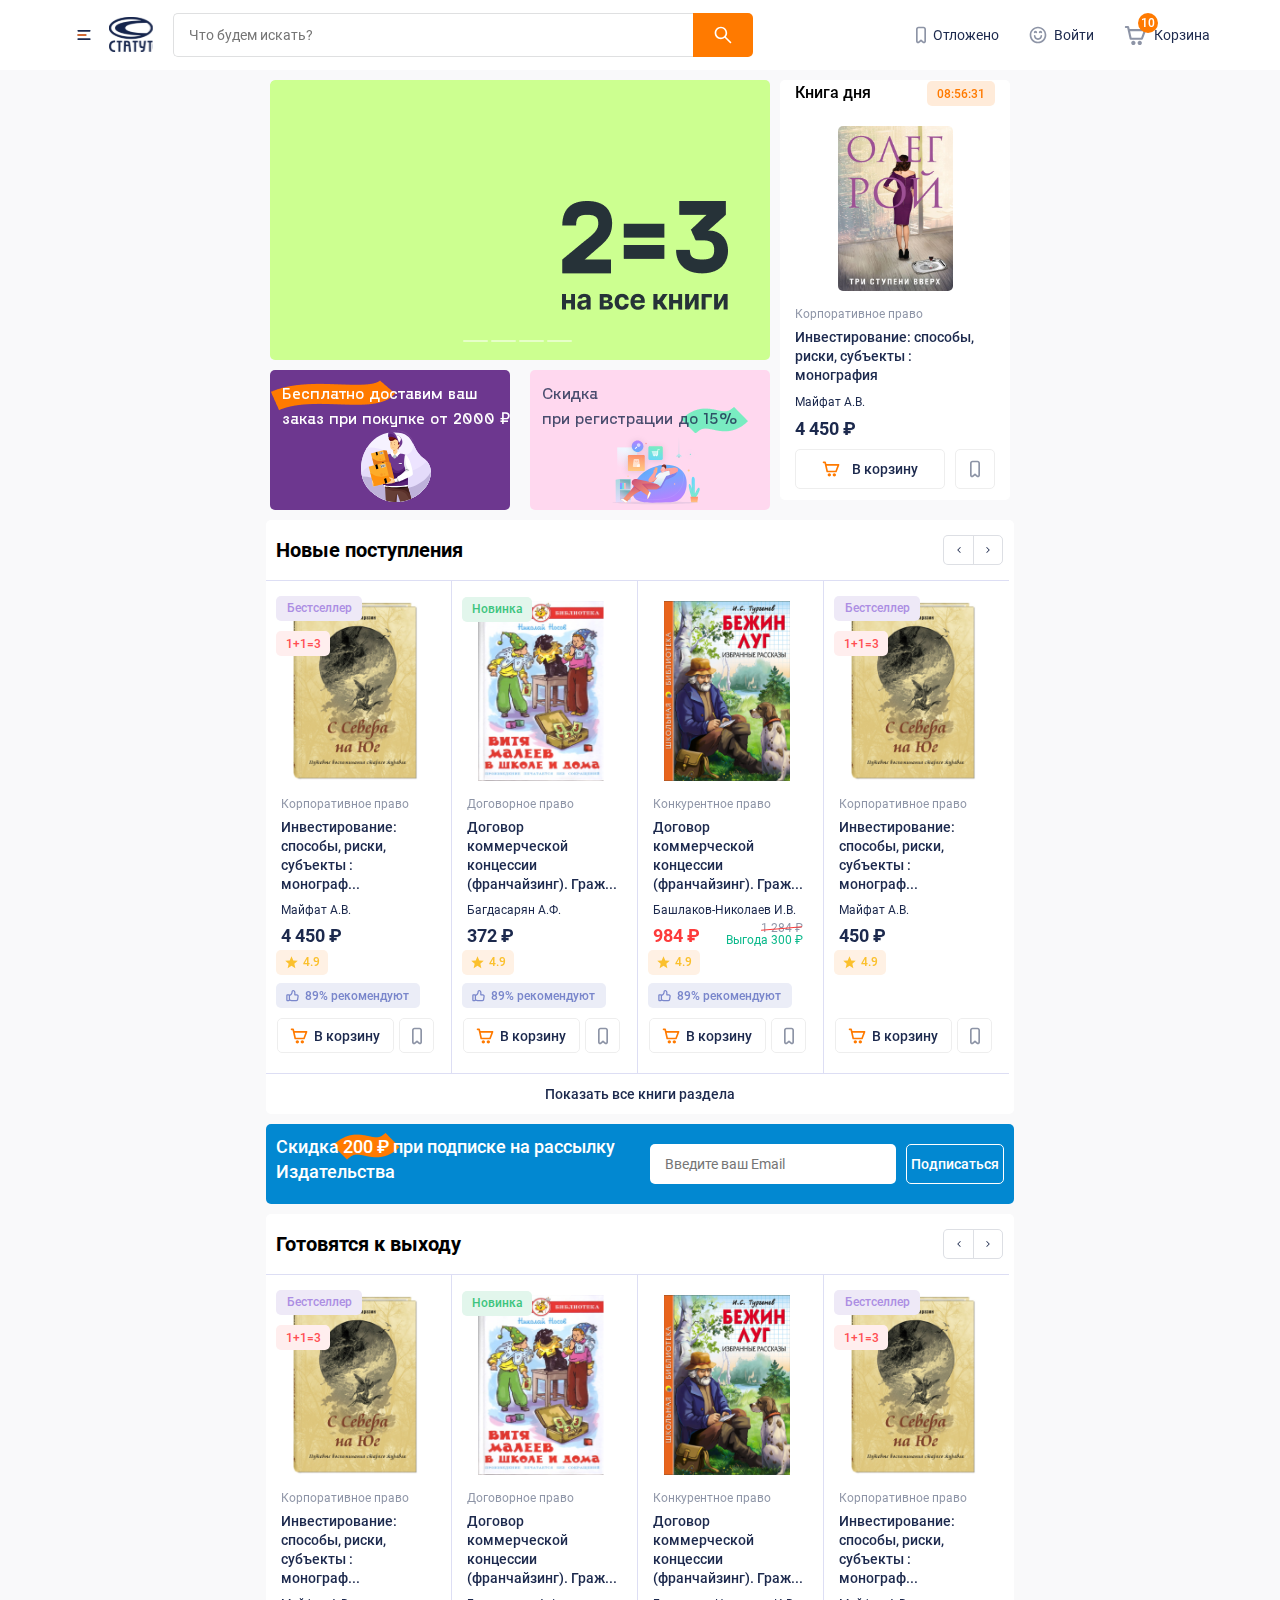
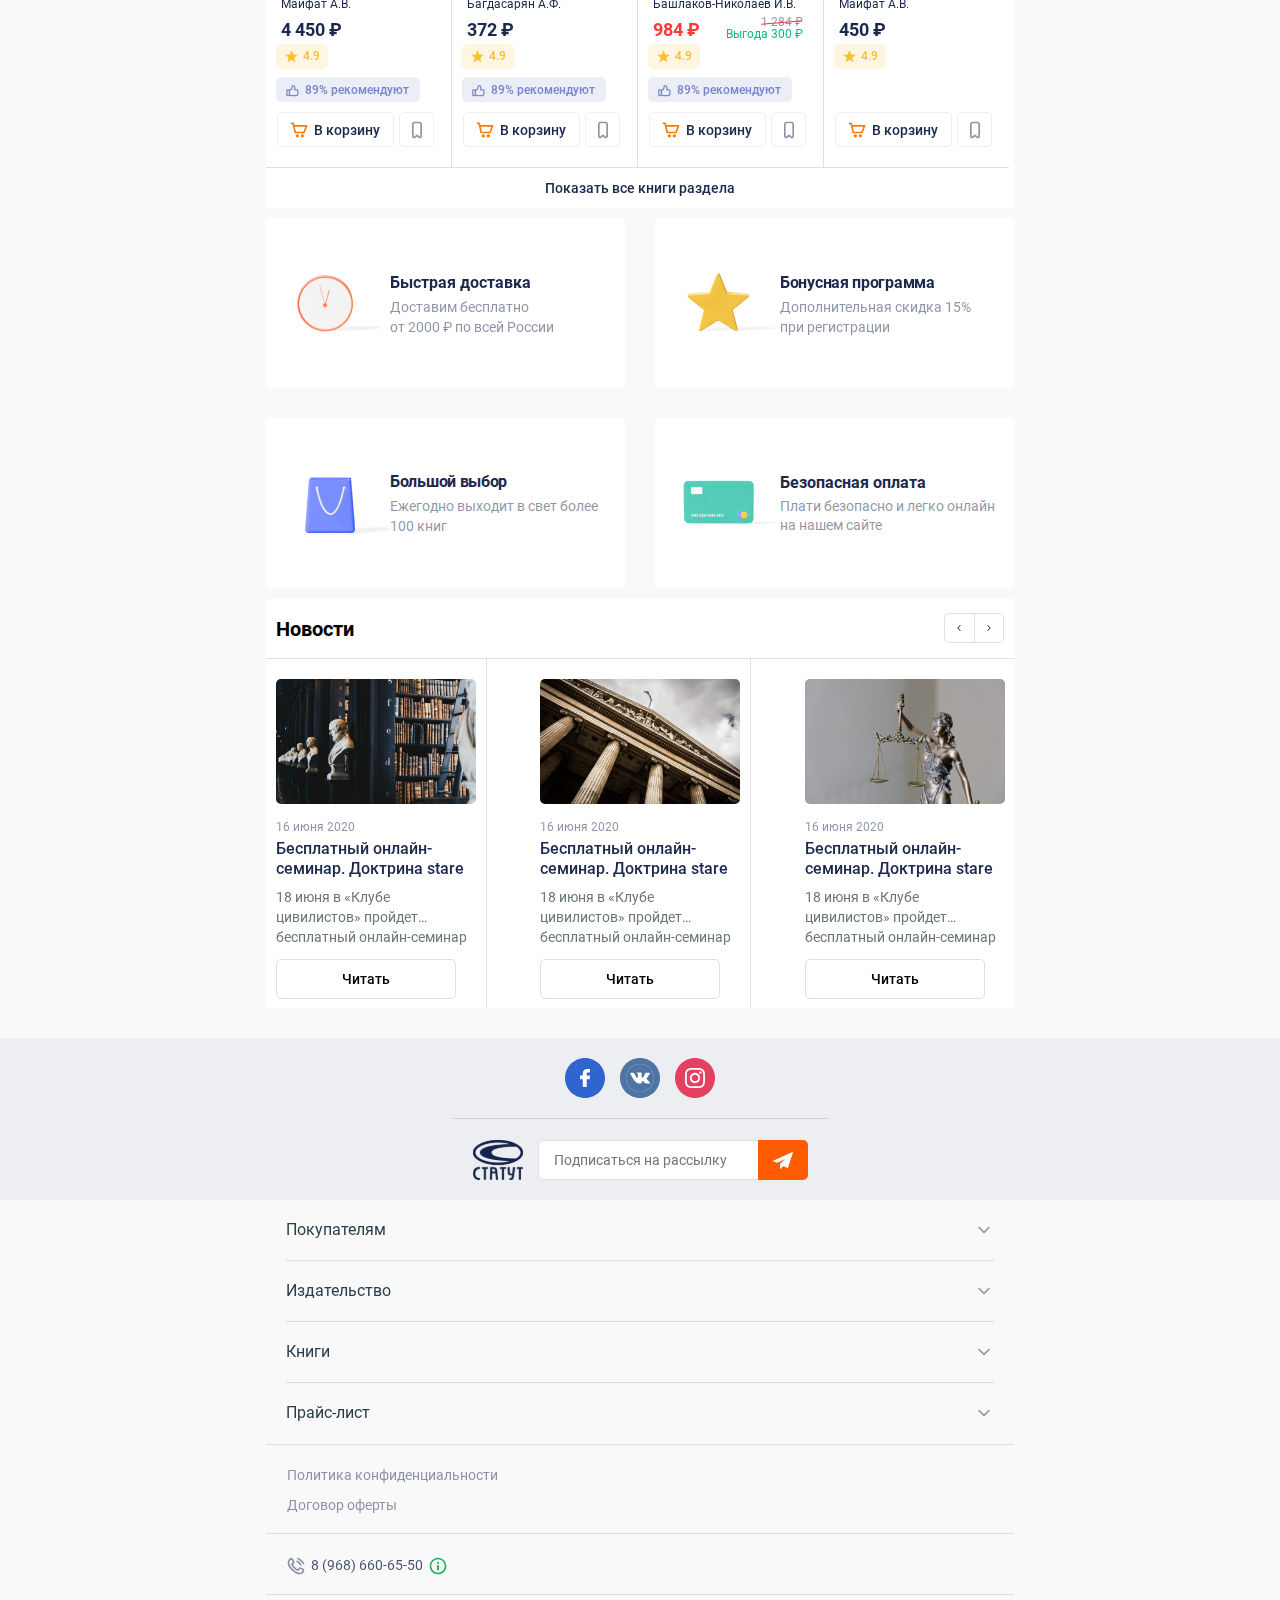
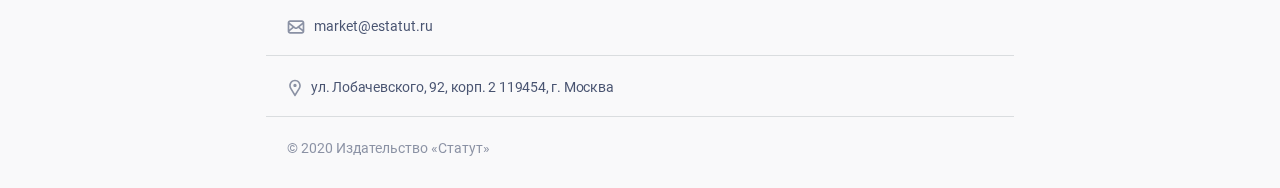
==== commit 3f5ba822: "fixed bug" ====
--- a/pages/index.html
+++ b/pages/index.html
@@ -168,16 +168,25 @@
 		</header>
 		<div class="container">
 			<div class="slider">
-				<section class="slider__slider">
-					<img src="img/2=3.png" alt="">
-					<div class="slider__arrow-left"><svg width="8" height="12" viewBox="0 0 8 12" fill="none" xmlns="http://www.w3.org/2000/svg">
+				<section class="slider__slider _slider">
+					<div class="slider__slider-scroll">
+						<ul class="slider__slider-list _slider-list">
+							<li><img src="img/2=3.png" alt=""></li>
+							<li><img src="img/1.png" alt=""></li>
+							<li><img src="img/2.png" alt=""></li>
+							<li><img src="img/3.png" alt=""></li>
+							<li><img src="img/4.png" alt=""></li>
+							<li><img src="img/5.png" alt=""></li>
+						</ul>
+					</div>
+					<button class="slider__arrow-left _slider-btn" data-dir="back" onclick="o2.slider.slideTo(this)"><svg width="8" height="12" viewBox="0 0 8 12" fill="none" xmlns="http://www.w3.org/2000/svg">
 							<path fill-rule="evenodd" clip-rule="evenodd" d="M7.0893 0.41107C6.76386 0.0856329 6.23622 0.0856329 5.91079 0.41107L0.910786 5.41107C0.585349 5.73651 0.585349 6.26415 0.910786 6.58958L5.91079 11.5896C6.23622 11.915 6.76386 11.915 7.0893 11.5896C7.41473 11.2641 7.41473 10.7365 7.0893 10.4111L2.67855 6.00033L7.0893 1.58958C7.41473 1.26414 7.41473 0.736507 7.0893 0.41107Z" fill="#2A3D48" fill-opacity="0.5" />
 						</svg>
-					</div>
-					<div class="slider__arrow-rigth"><svg width="8" height="12" viewBox="0 0 8 12" fill="none" xmlns="http://www.w3.org/2000/svg">
+					</button>
+					<button class="slider__arrow-rigth _slider-btn" data-dir="next" onclick="o2.slider.slideTo(this)"><svg width="8" height="12" viewBox="0 0 8 12" fill="none" xmlns="http://www.w3.org/2000/svg">
 							<path fill-rule="evenodd" clip-rule="evenodd" d="M0.910704 0.41107C1.23614 0.0856329 1.76378 0.0856329 2.08921 0.41107L7.08921 5.41107C7.41465 5.73651 7.41465 6.26415 7.08921 6.58958L2.08921 11.5896C1.76378 11.915 1.23614 11.915 0.910704 11.5896C0.585267 11.2641 0.585267 10.7365 0.910704 10.4111L5.32145 6.00033L0.910704 1.58958C0.585267 1.26414 0.585267 0.736507 0.910704 0.41107Z" fill="#1C294D" />
 						</svg>
-					</div>
+					</button>
 					<div class="slider__tots">
 						<div class="slider__tots-line slider__tots--active"></div>
 						<div class="slider__tots-line"></div>
@@ -537,7 +546,6 @@
 				</a>
 					</div>
 				</section>
-
 			</div>
 		</div>
 		<div class="container">
--- a/pages/style.css
+++ b/pages/style.css
@@ -765,6 +765,7 @@
   padding-left: 15px;
   border: none;
   border: 1px solid  #DFE0E1;
+  border-right: none;
   -webkit-border-radius: 5px 0 0 5px;
   border-radius: 5px 0 0 5px;
   font-family: Roboto;
@@ -1099,7 +1100,27 @@
   border-radius: 5px;
 }
 
-.slider__slider img {
+.slider__slider-scroll {
+  height: 100%;
+  overflow: scroll;
+  -webkit-border-radius: 5px;
+  border-radius: 5px;
+}
+
+.slider__slider-list {
+  display: -webkit-box;
+  display: -webkit-flex;
+  display: -ms-flexbox;
+  display: flex;
+  width: 10000px;
+}
+
+.slider__slider-list li {
+  width: 750px;
+  height: 350px;
+}
+
+.slider__slider-list img {
   width: 100%;
   height: 100%;
 }
@@ -2565,7 +2586,7 @@
 
 @media (min-width: 768px) {
   .footer__link-conteiner {
-    width: 748px;
+    width: auto;
   }
 
   .footer__select {
@@ -2687,8 +2708,7 @@
 
   .slider__header-books-day,
   .slider__info-books-day,
-  .slider__price-books-day,
-  .slider__in-garbage {
+  .slider__price-books-day {
     width: 200px;
   }
 
@@ -2739,6 +2759,10 @@
   .slider__img-books-day {
     width: 115px;
     height: 165px;
+  }
+
+  .slider__in-garbage {
+    width: 150px;
   }
 
   .slider__delivery,
@@ -3027,7 +3051,7 @@
     -webkit-justify-content: center;
     -ms-flex-pack: center;
     justify-content: center;
-    width: 768px;
+    width: 748px;
   }
 
   .our_capabilities__bloks:first-child {
@@ -3117,7 +3141,7 @@
   }
 }
 
-@media (min-width: 1336px) {
+@media (min-width: 1366px) {
   .footer__grey-text {
     display: none;
   }
@@ -3406,194 +3430,6 @@
     margin-right: 30px;
   }
 
-  .email {
-    width: 1140px;
-    height: 105px;
-    margin-bottom: 30px;
-    padding: 32px 44px 33px 45px;
-  }
-
-  .email__header {
-    margin-top: 8px;
-    margin-right: 15px;
-  }
-
-  .email__header span::before {
-    top: -3px;
-  }
-
-  .email__input {
-    width: 418px;
-    height: 40px;
-    margin-right: 10px;
-  }
-
-  .email__btn {
-    width: 137px;
-    height: 40px;
-  }
-
-  .our_capabilities {
-    display: grid;
-    grid-template-areas: 'wotch cards star bag';
-    grid-template-columns: 263px 263px 263px 263px;
-    grid-template-rows: 150px;
-    gap: 30px;
-    width: 1141px;
-    margin-bottom: 30px;
-  }
-
-  .our_capabilities__bloks {
-    width: 263px;
-    height: 150px;
-    margin-bottom: 0;
-  }
-
-  .our_capabilities__text a:first-child {
-    margin-bottom: 3px;
-  }
-
-  .our_capabilities__text a:last-child {
-    display: block;
-    font-size: 12px;
-  }
-
-  .our_capabilities__bloks:first-child {
-    grid-area: wotch;
-    padding-top: 43px;
-    padding-right: 4px;
-    padding-left: 90px;
-  }
-
-  .our_capabilities__wotch-img {
-    width: 122px;
-    height: 75px;
-    top: 37px;
-    left: -13px;
-  }
-
-  .our_capabilities__wotch-img img {
-    width: 100%;
-    height: 100%;
-  }
-
-  .our_capabilities__bloks:nth-child(2) {
-    grid-area: star;
-    padding-top: 43px;
-    padding-left: 89px;
-    padding-right: 8px;
-  }
-
-  .our_capabilities__bloks:nth-child(2) .our_capabilities__text a:last-child {
-    letter-spacing: 0.1px;
-  }
-
-  .our_capabilities__star-img {
-    width: 108px;
-    height: 72px;
-    top: 39px;
-    left: -6px;
-  }
-
-  .our_capabilities__star-img img {
-    width: 100%;
-    height: 100%;
-  }
-
-  .our_capabilities__bloks:nth-child(3) {
-    grid-area: bag;
-    padding-top: 43px;
-    padding-left: 89px;
-  }
-
-  .our_capabilities__bag-img {
-    width: 137px;
-    height: 86px;
-    top: 29px;
-    left: -18px;
-  }
-
-  .our_capabilities__bag-img img {
-    width: 100%;
-    height: 100%;
-  }
-
-  .our_capabilities__bloks:last-child {
-    grid-area: cards;
-    padding-top: 43px;
-    padding-left: 89px;
-    padding-right: 21px;
-  }
-
-  .our_capabilities__cards-img {
-    width: 100px;
-    height: 64px;
-    top: 43px;
-    left: -2px;
-  }
-
-  .our_capabilities__cards-img img {
-    width: 100%;
-    height: 100%;
-  }
-
-  .news {
-    width: 1140px;
-  }
-
-  .news__heading {
-    padding: 0 24px 0 25px;
-  }
-
-  .news__heading h2 {
-    margin-top: 17px;
-  }
-
-  .news__news-container {
-    height: 445px;
-  }
-
-  .news__news-bust {
-    width: 374px;
-    padding: 24px 34px 0 20px;
-    border-right: 1px solid rgba(28, 41, 77, 0.15);
-  }
-
-  .news__news-building {
-    width: 390px;
-    padding: 24px 35px 0;
-    border-right: 1px solid rgba(28, 41, 77, 0.15);
-  }
-
-  .news__news-libra {
-    width: 374px;
-    padding: 24px 20px 0 34px;
-  }
-
-  .news__news-block-building,
-  .news__news-block-libra,
-  .news__news-block-bust {
-    padding: 0;
-    width: 319px;
-  }
-
-  .news__img-bust {
-    width: 319px;
-  }
-
-  .news__img-building,
-  .news__img-libra {
-    width: 320px;
-  }
-
-  .news__news-block-bust p:last-of-type,
-  .news__news-block-building p:last-of-type,
-  .news__news-block-libra p:last-of-type {
-    margin-bottom: 13px;
-  }
-}
-
-@media (min-width: 1366px) {
   .container {
     padding: 0 16px;
     margin-bottom: 30px;
@@ -3967,6 +3803,7 @@
     width: 40px;
     height: 40px;
     background-color: #F7FFEE;
+    border: none;
     -webkit-border-radius: 5px;
     border-radius: 5px;
   }
@@ -4347,6 +4184,33 @@
     padding-top: 5px;
   }
 
+  .email {
+    width: 1140px;
+    height: 105px;
+    margin-bottom: 30px;
+    padding: 32px 44px 33px 45px;
+  }
+
+  .email__header {
+    margin-top: 8px;
+    margin-right: 15px;
+  }
+
+  .email__header span::before {
+    top: -3px;
+  }
+
+  .email__input {
+    width: 418px;
+    height: 40px;
+    margin-right: 10px;
+  }
+
+  .email__btn {
+    width: 137px;
+    height: 40px;
+  }
+
   .ready_arrivalse {
     width: 1140px;
     margin-bottom: 30px;
@@ -4596,6 +4460,165 @@
   .ready_arrivalse__book-container:last-child .ready_arrivalse__in-garbage {
     padding: 0;
   }
+
+  .our_capabilities {
+    display: grid;
+    grid-template-areas: 'wotch cards star bag';
+    grid-template-columns: 263px 263px 263px 263px;
+    grid-template-rows: 150px;
+    gap: 30px;
+    width: 1141px;
+    margin-bottom: 30px;
+  }
+
+  .our_capabilities__bloks {
+    width: 263px;
+    height: 150px;
+    margin-bottom: 0;
+  }
+
+  .our_capabilities__text a:first-child {
+    margin-bottom: 3px;
+  }
+
+  .our_capabilities__text a:last-child {
+    display: block;
+    font-size: 12px;
+  }
+
+  .our_capabilities__bloks:first-child {
+    grid-area: wotch;
+    padding-top: 43px;
+    padding-right: 4px;
+    padding-left: 90px;
+  }
+
+  .our_capabilities__wotch-img {
+    width: 122px;
+    height: 75px;
+    top: 37px;
+    left: -13px;
+  }
+
+  .our_capabilities__wotch-img img {
+    width: 100%;
+    height: 100%;
+  }
+
+  .our_capabilities__bloks:nth-child(2) {
+    grid-area: star;
+    padding-top: 43px;
+    padding-left: 89px;
+    padding-right: 8px;
+  }
+
+  .our_capabilities__bloks:nth-child(2) .our_capabilities__text a:last-child {
+    letter-spacing: 0.1px;
+  }
+
+  .our_capabilities__star-img {
+    width: 108px;
+    height: 72px;
+    top: 39px;
+    left: -6px;
+  }
+
+  .our_capabilities__star-img img {
+    width: 100%;
+    height: 100%;
+  }
+
+  .our_capabilities__bloks:nth-child(3) {
+    grid-area: bag;
+    padding-top: 43px;
+    padding-left: 89px;
+  }
+
+  .our_capabilities__bag-img {
+    width: 137px;
+    height: 86px;
+    top: 29px;
+    left: -18px;
+  }
+
+  .our_capabilities__bag-img img {
+    width: 100%;
+    height: 100%;
+  }
+
+  .our_capabilities__bloks:last-child {
+    grid-area: cards;
+    padding-top: 43px;
+    padding-left: 89px;
+    padding-right: 21px;
+  }
+
+  .our_capabilities__cards-img {
+    width: 100px;
+    height: 64px;
+    top: 43px;
+    left: -2px;
+  }
+
+  .our_capabilities__cards-img img {
+    width: 100%;
+    height: 100%;
+  }
+
+  .news {
+    width: 1140px;
+  }
+
+  .news__heading {
+    padding: 0 24px 0 25px;
+  }
+
+  .news__heading h2 {
+    margin-top: 17px;
+  }
+
+  .news__news-container {
+    height: 445px;
+  }
+
+  .news__news-bust {
+    width: 374px;
+    padding: 24px 34px 0 20px;
+    border-right: 1px solid rgba(28, 41, 77, 0.15);
+  }
+
+  .news__news-building {
+    width: 390px;
+    padding: 24px 35px 0;
+    border-right: 1px solid rgba(28, 41, 77, 0.15);
+  }
+
+  .news__news-libra {
+    width: 374px;
+    padding: 24px 20px 0 34px;
+  }
+
+  .news__news-block-building,
+  .news__news-block-libra,
+  .news__news-block-bust {
+    padding: 0;
+    width: 319px;
+  }
+
+  .news__img-bust {
+    width: 319px;
+  }
+
+  .news__img-building,
+  .news__img-libra {
+    width: 320px;
+  }
+
+  .news__news-block-bust p:last-of-type,
+  .news__news-block-building p:last-of-type,
+  .news__news-block-libra p:last-of-type {
+    margin-bottom: 13px;
+  }
 }
 
 @media screen {
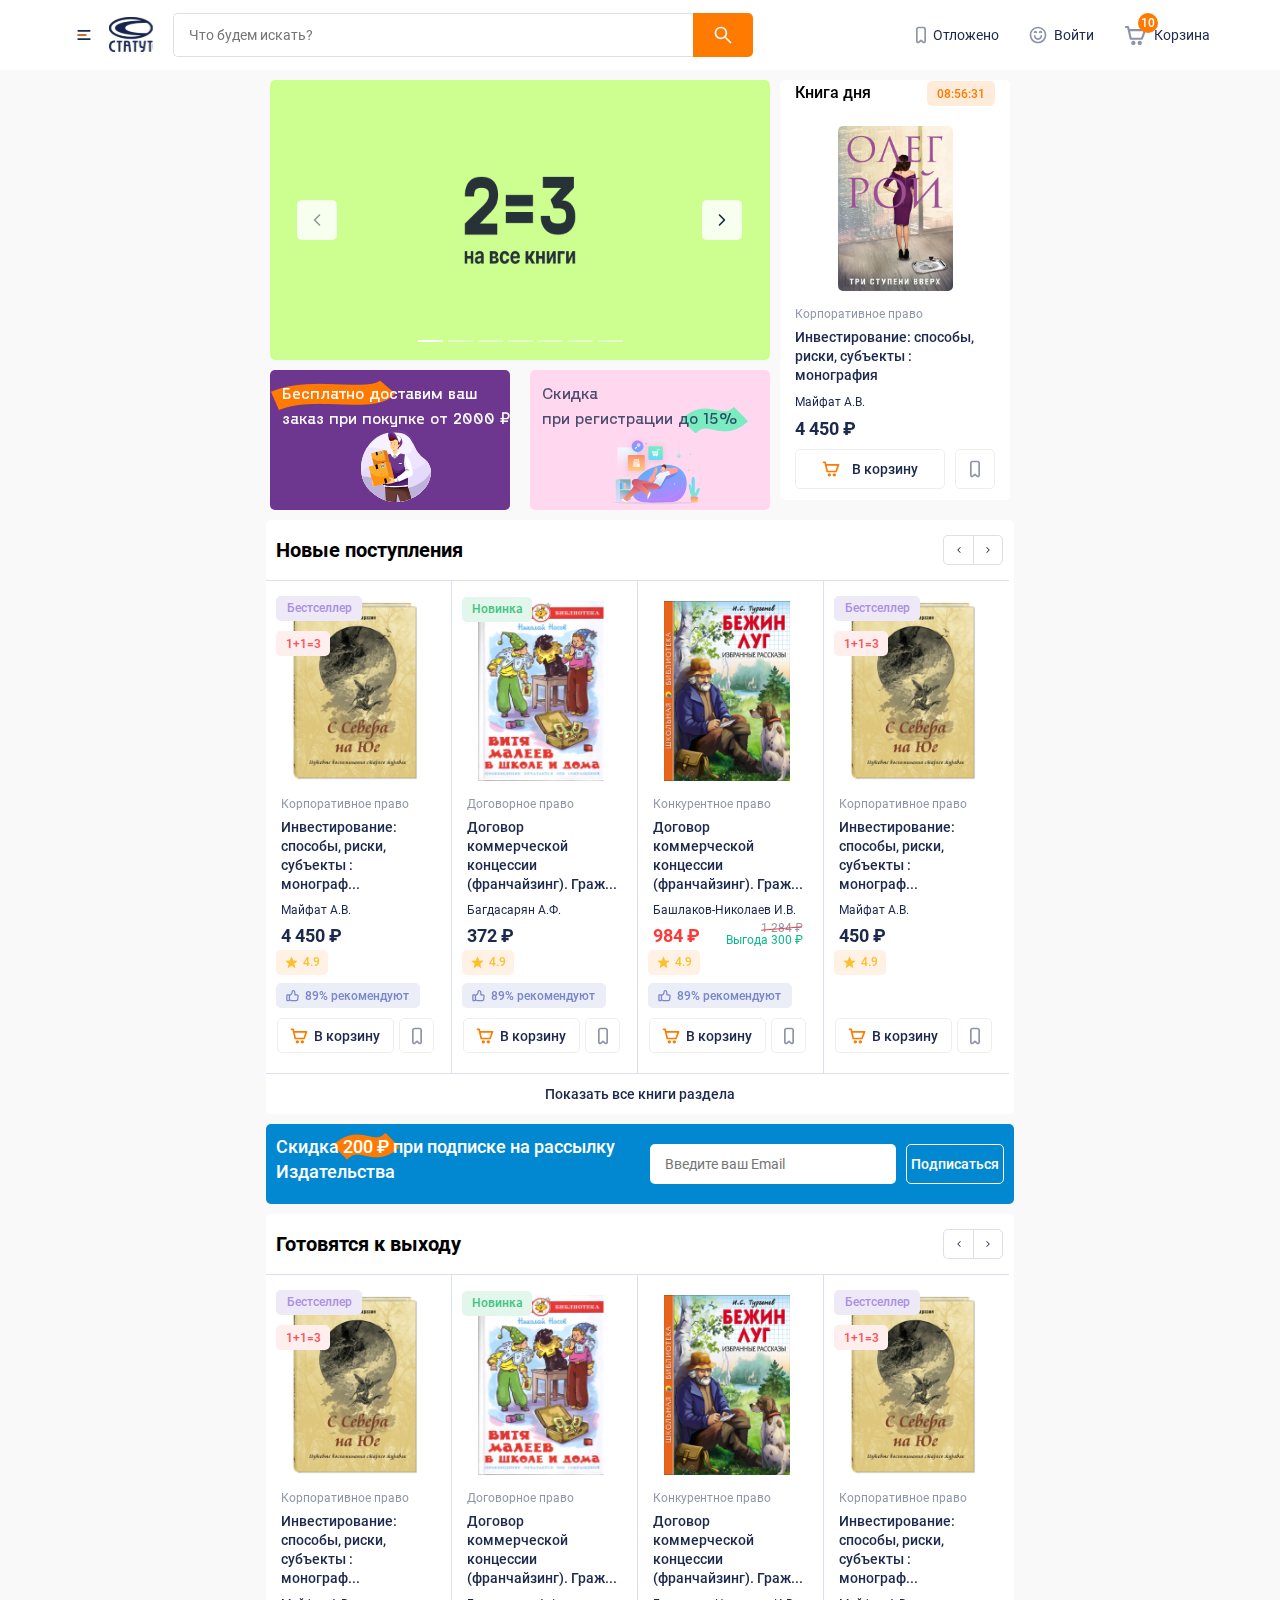
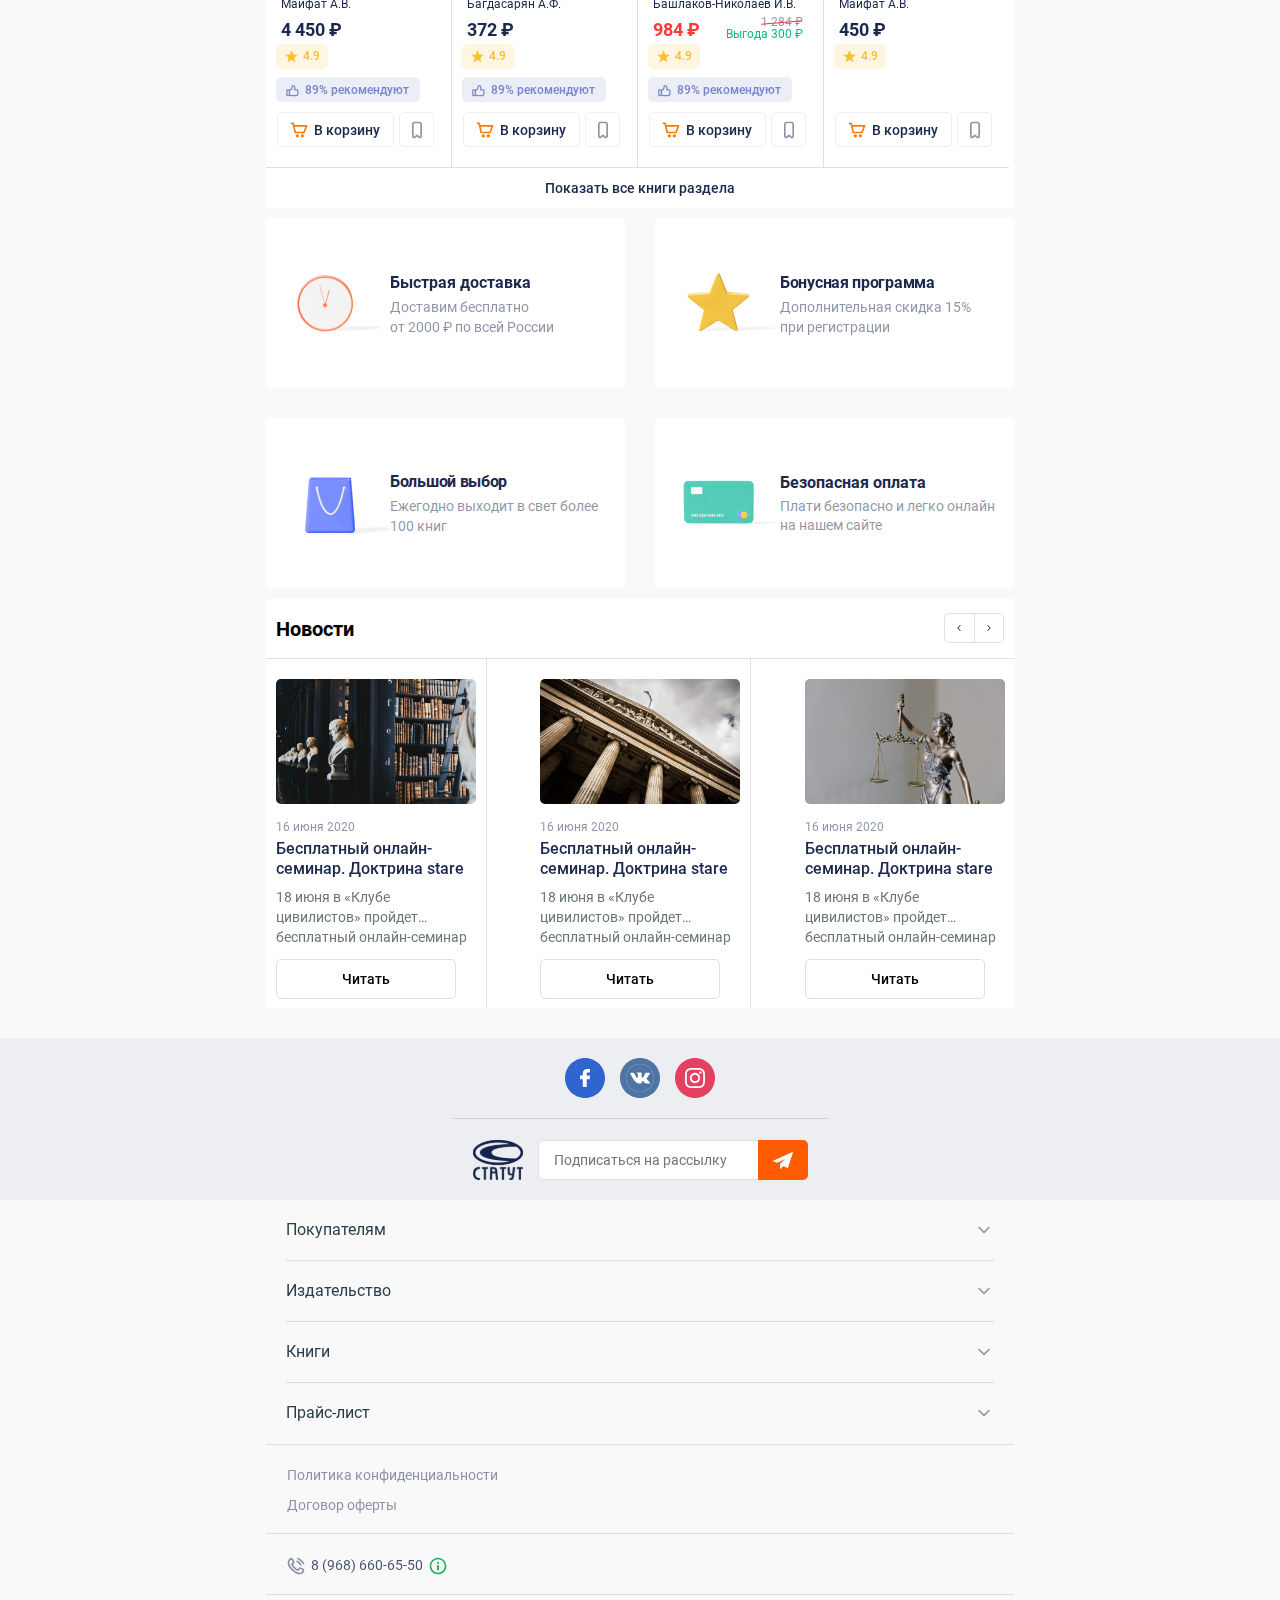
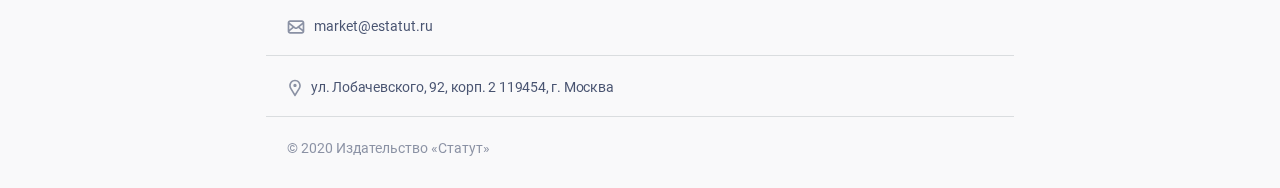
==== commit 034d6c38: "fixed bug" ====
--- a/pages/index.html
+++ b/pages/index.html
@@ -168,31 +168,27 @@
 		</header>
 		<div class="container">
 			<div class="slider">
-				<section class="slider__slider _slider">
+				<section class="slider__slider">
 					<div class="slider__slider-scroll">
 						<ul class="slider__slider-list _slider-list">
 							<li><img src="img/2=3.png" alt=""></li>
 							<li><img src="img/1.png" alt=""></li>
 							<li><img src="img/2.png" alt=""></li>
-							<li><img src="img/3.png" alt=""></li>
 							<li><img src="img/4.png" alt=""></li>
-							<li><img src="img/5.png" alt=""></li>
+							<li><img src="img/4.png" alt=""></li>
+							<li><img src="img/4.png" alt=""></li>
+							<li><img src="img/4.png" alt=""></li>
 						</ul>
 					</div>
-					<button class="slider__arrow-left _slider-btn" data-dir="back" onclick="o2.slider.slideTo(this)"><svg width="8" height="12" viewBox="0 0 8 12" fill="none" xmlns="http://www.w3.org/2000/svg">
+					<button class="slider__arrow-left _slider-btn" onclick="sliderLeft(this)"><svg width="8" height="12" viewBox="0 0 8 12" fill="none" xmlns="http://www.w3.org/2000/svg">
 							<path fill-rule="evenodd" clip-rule="evenodd" d="M7.0893 0.41107C6.76386 0.0856329 6.23622 0.0856329 5.91079 0.41107L0.910786 5.41107C0.585349 5.73651 0.585349 6.26415 0.910786 6.58958L5.91079 11.5896C6.23622 11.915 6.76386 11.915 7.0893 11.5896C7.41473 11.2641 7.41473 10.7365 7.0893 10.4111L2.67855 6.00033L7.0893 1.58958C7.41473 1.26414 7.41473 0.736507 7.0893 0.41107Z" fill="#2A3D48" fill-opacity="0.5" />
 						</svg>
 					</button>
-					<button class="slider__arrow-rigth _slider-btn" data-dir="next" onclick="o2.slider.slideTo(this)"><svg width="8" height="12" viewBox="0 0 8 12" fill="none" xmlns="http://www.w3.org/2000/svg">
+					<button class="slider__arrow-rigth _slider-btn" onclick="sliderRight(this)"><svg width="8" height="12" viewBox="0 0 8 12" fill="none" xmlns="http://www.w3.org/2000/svg">
 							<path fill-rule="evenodd" clip-rule="evenodd" d="M0.910704 0.41107C1.23614 0.0856329 1.76378 0.0856329 2.08921 0.41107L7.08921 5.41107C7.41465 5.73651 7.41465 6.26415 7.08921 6.58958L2.08921 11.5896C1.76378 11.915 1.23614 11.915 0.910704 11.5896C0.585267 11.2641 0.585267 10.7365 0.910704 10.4111L5.32145 6.00033L0.910704 1.58958C0.585267 1.26414 0.585267 0.736507 0.910704 0.41107Z" fill="#1C294D" />
 						</svg>
 					</button>
-					<div class="slider__tots">
-						<div class="slider__tots-line slider__tots--active"></div>
-						<div class="slider__tots-line"></div>
-						<div class="slider__tots-line"></div>
-						<div class="slider__tots-line"></div>
-					</div>
+					<div class="slider__dots"></div>
 				</section>
 
 				<section class="slider__books-day">
--- a/pages/style.css
+++ b/pages/style.css
@@ -1102,7 +1102,7 @@
 
 .slider__slider-scroll {
   height: 100%;
-  overflow: scroll;
+  overflow: hidden;
   -webkit-border-radius: 5px;
   border-radius: 5px;
 }
@@ -1112,12 +1112,13 @@
   display: -webkit-flex;
   display: -ms-flexbox;
   display: flex;
+  height: 100%;
   width: 10000px;
 }
 
 .slider__slider-list li {
-  width: 750px;
-  height: 350px;
+  width: 355px;
+  height: 100%;
 }
 
 .slider__slider-list img {
@@ -1127,14 +1128,38 @@
 
 .slider__arrow-left,
 .slider__arrow-rigth {
-  display: none;
-}
-
-.slider__tots {
   display: -webkit-box;
   display: -webkit-flex;
   display: -ms-flexbox;
   display: flex;
+  position: absolute;
+  -webkit-box-pack: center;
+  -webkit-justify-content: center;
+  -ms-flex-pack: center;
+  justify-content: center;
+  -webkit-box-align: center;
+  -webkit-align-items: center;
+  -ms-flex-align: center;
+  align-items: center;
+  top: 87,5px;
+  width: 40px;
+  height: 40px;
+  background-color: #F7FFEE;
+  border: none;
+  -webkit-border-radius: 5px;
+  border-radius: 5px;
+}
+
+.slider__arrow-left {
+  left: 27px;
+}
+
+.slider__arrow-rigth {
+  right: 28px;
+}
+
+.slider__dots {
+  display: none;
   -webkit-box-pack: justify;
   -webkit-justify-content: space-between;
   -ms-flex-pack: justify;
@@ -1145,15 +1170,16 @@
   right: 0;
   left: 0;
   margin: auto;
-  width: 115px;
   height: 2px;
 }
 
-.slider__tots--active {
-  background-color: #fff;
-}
-
-.slider__tots-line {
+.slider__dots-active {
+  position: absolute;
+  margin: 0;
+  background-color: #fff !important;
+}
+
+.slider__dots-line {
   width: 25px;
   height: 100%;
   background: rgba(255, 255, 255, 0.5);
@@ -1161,7 +1187,7 @@
   border-radius: 2px;
 }
 
-.slider__tots-line:last-child {
+.slider__dots-line:not(:last-child) {
   margin-right: 5px;
 }
 
@@ -2733,8 +2759,25 @@
     grid-area: slider;
   }
 
-  .slider__tots {
+  .slider__slider-list li {
+    width: 500px;
+  }
+
+  .slider__dots {
+    display: -webkit-box;
+    display: -webkit-flex;
+    display: -ms-flexbox;
+    display: flex;
+    -webkit-box-pack: center;
+    -webkit-justify-content: center;
+    -ms-flex-pack: center;
+    justify-content: center;
     top: 260px;
+  }
+
+  .slider__arrow-left,
+  .slider__arrow-rigth {
+    top: 120px;
   }
 
   .slider__advertising {
@@ -3707,6 +3750,7 @@
     width: 15px;
     height: 15px;
     padding-top: 2px;
+    padding-left: 1px;
     font-size: 9px;
   }
 
@@ -3780,40 +3824,17 @@
     margin-bottom: 30px;
   }
 
-  .slider__tots {
+  .slider__slider-list li {
+    width: 750px;
+  }
+
+  .slider__dots {
     top: 328px;
   }
 
   .slider__arrow-left,
   .slider__arrow-rigth {
-    display: -webkit-box;
-    display: -webkit-flex;
-    display: -ms-flexbox;
-    display: flex;
-    position: absolute;
-    -webkit-box-pack: center;
-    -webkit-justify-content: center;
-    -ms-flex-pack: center;
-    justify-content: center;
-    -webkit-box-align: center;
-    -webkit-align-items: center;
-    -ms-flex-align: center;
-    align-items: center;
     top: 155px;
-    width: 40px;
-    height: 40px;
-    background-color: #F7FFEE;
-    border: none;
-    -webkit-border-radius: 5px;
-    border-radius: 5px;
-  }
-
-  .slider__arrow-left {
-    left: 27px;
-  }
-
-  .slider__arrow-rigth {
-    right: 28px;
   }
 
   .slider__books-day {
@@ -3907,17 +3928,6 @@
     width: 97.78px;
     height: 100px;
     margin: 0;
-  }
-
-  .slider__banner-text {
-    width: 199px;
-    height: 75px;
-    font-size: 20px;
-  }
-
-  .slider__banner-text::before {
-    top: 50px;
-    left: 20px;
   }
 
   .slider__banner-img {
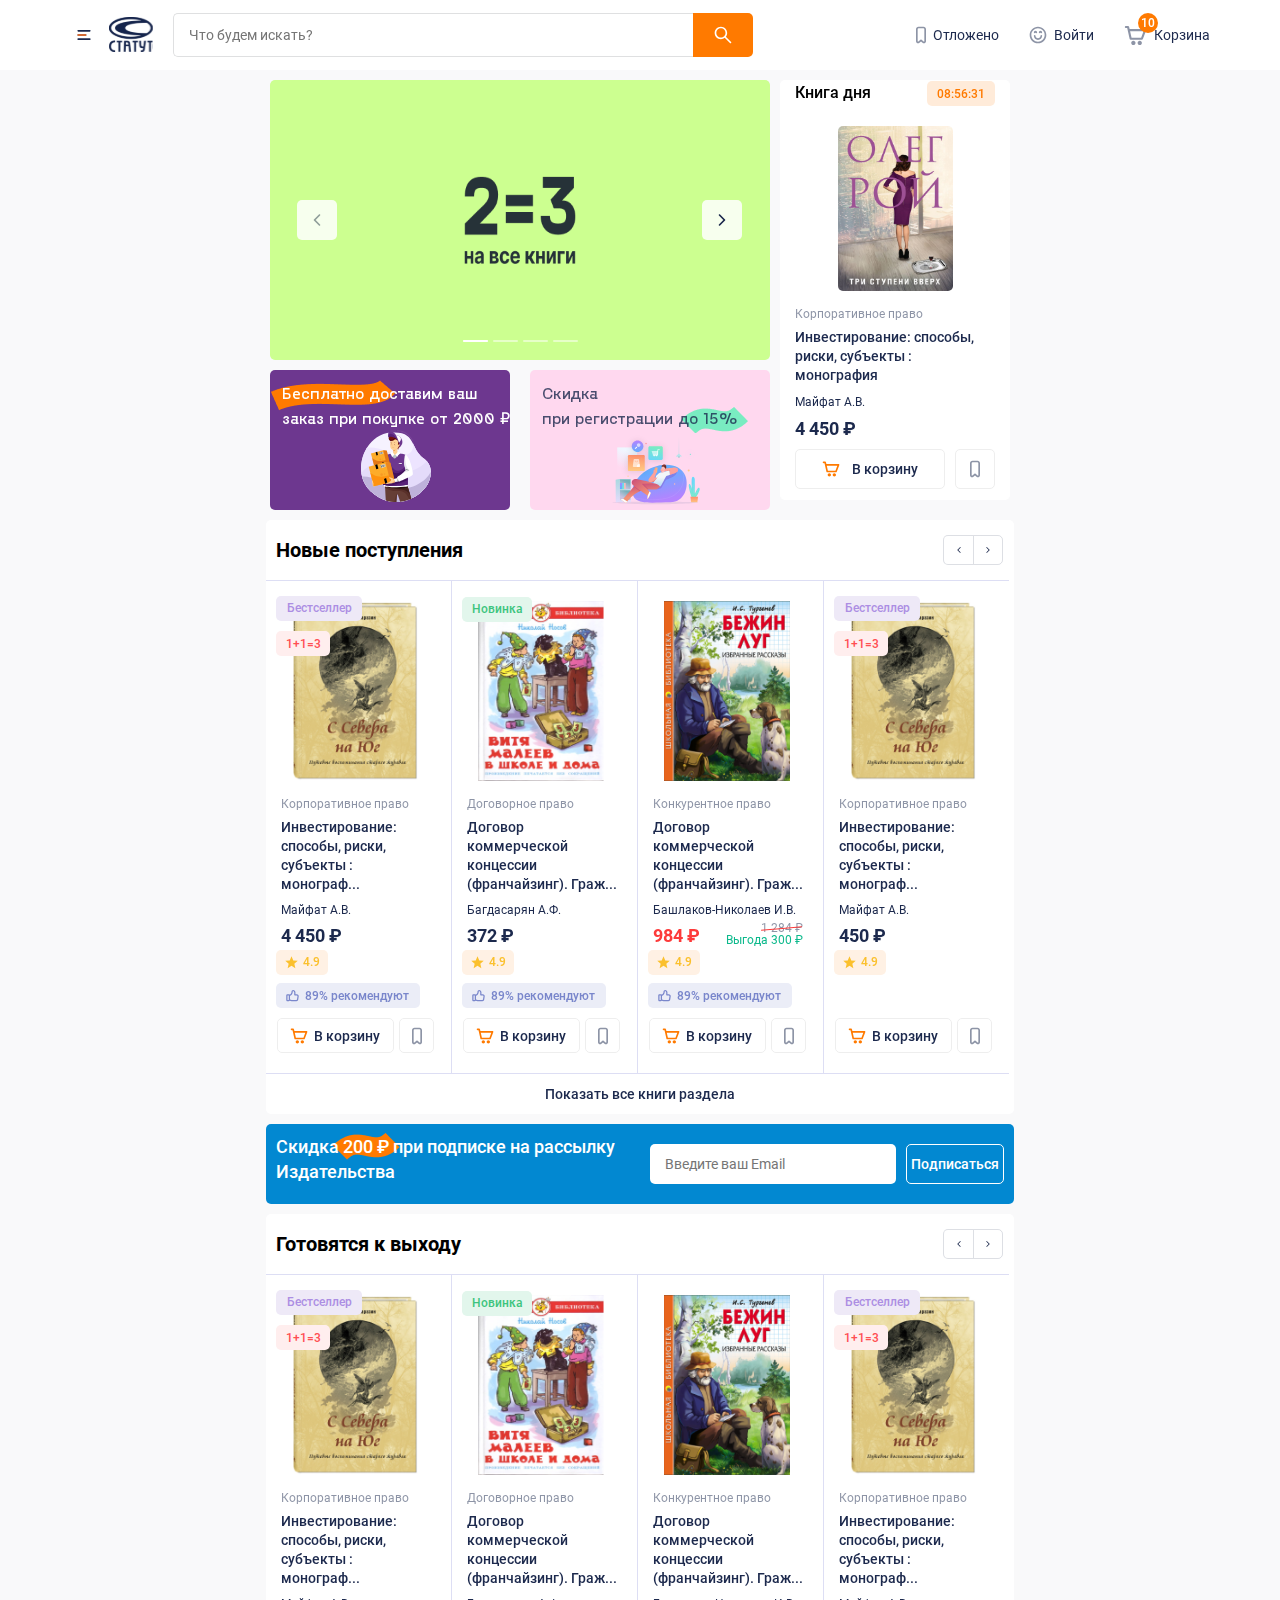
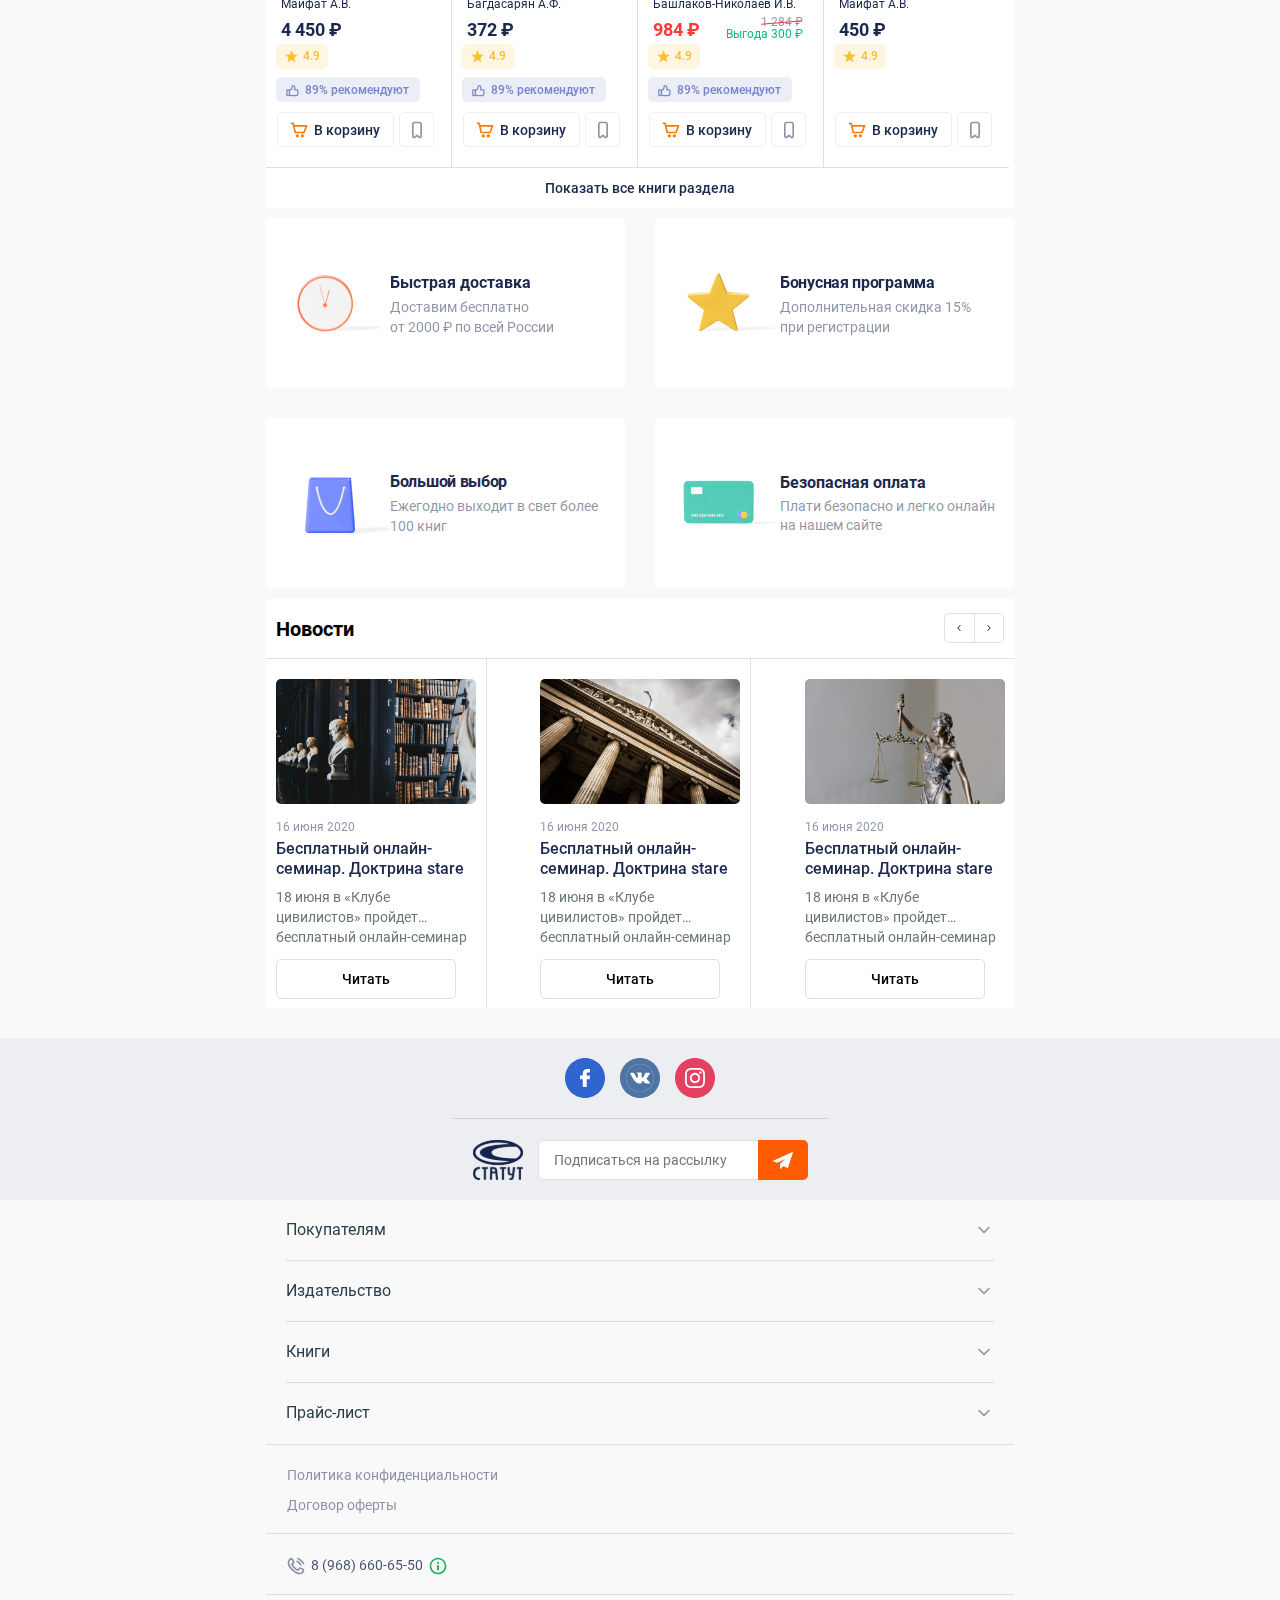
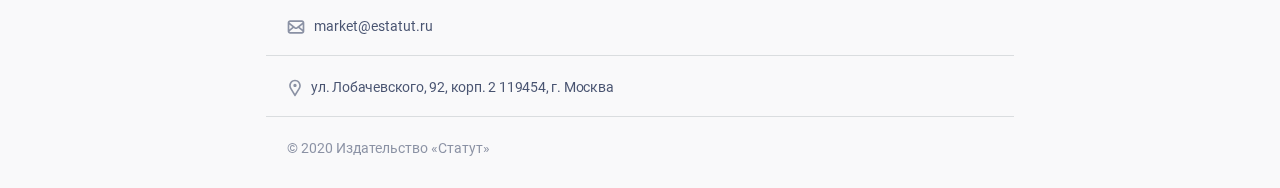
==== commit be6f9377: "fixed bug" ====
--- a/pages/index.html
+++ b/pages/index.html
@@ -175,9 +175,6 @@
 							<li><img src="img/1.png" alt=""></li>
 							<li><img src="img/2.png" alt=""></li>
 							<li><img src="img/4.png" alt=""></li>
-							<li><img src="img/4.png" alt=""></li>
-							<li><img src="img/4.png" alt=""></li>
-							<li><img src="img/4.png" alt=""></li>
 						</ul>
 					</div>
 					<button class="slider__arrow-left _slider-btn" onclick="sliderLeft(this)"><svg width="8" height="12" viewBox="0 0 8 12" fill="none" xmlns="http://www.w3.org/2000/svg">
@@ -188,7 +185,7 @@
 							<path fill-rule="evenodd" clip-rule="evenodd" d="M0.910704 0.41107C1.23614 0.0856329 1.76378 0.0856329 2.08921 0.41107L7.08921 5.41107C7.41465 5.73651 7.41465 6.26415 7.08921 6.58958L2.08921 11.5896C1.76378 11.915 1.23614 11.915 0.910704 11.5896C0.585267 11.2641 0.585267 10.7365 0.910704 10.4111L5.32145 6.00033L0.910704 1.58958C0.585267 1.26414 0.585267 0.736507 0.910704 0.41107Z" fill="#1C294D" />
 						</svg>
 					</button>
-					<div class="slider__dots"></div>
+					<div class="slider__dots _slider__dots"></div>
 				</section>
 
 				<section class="slider__books-day">
--- a/pages/style.css
+++ b/pages/style.css
@@ -1173,22 +1173,27 @@
   height: 2px;
 }
 
-.slider__dots-active {
-  position: absolute;
-  margin: 0;
-  background-color: #fff !important;
-}
-
 .slider__dots-line {
   width: 25px;
   height: 100%;
   background: rgba(255, 255, 255, 0.5);
   -webkit-border-radius: 2px;
   border-radius: 2px;
+  cursor: pointer;
 }
 
 .slider__dots-line:not(:last-child) {
   margin-right: 5px;
+}
+
+.slider__dots-active {
+  position: absolute;
+  margin: 0;
+  width: 25px;
+  height: 100%;
+  -webkit-border-radius: 2px;
+  border-radius: 2px;
+  background-color: #fff !important;
 }
 
 .slider__books-day {
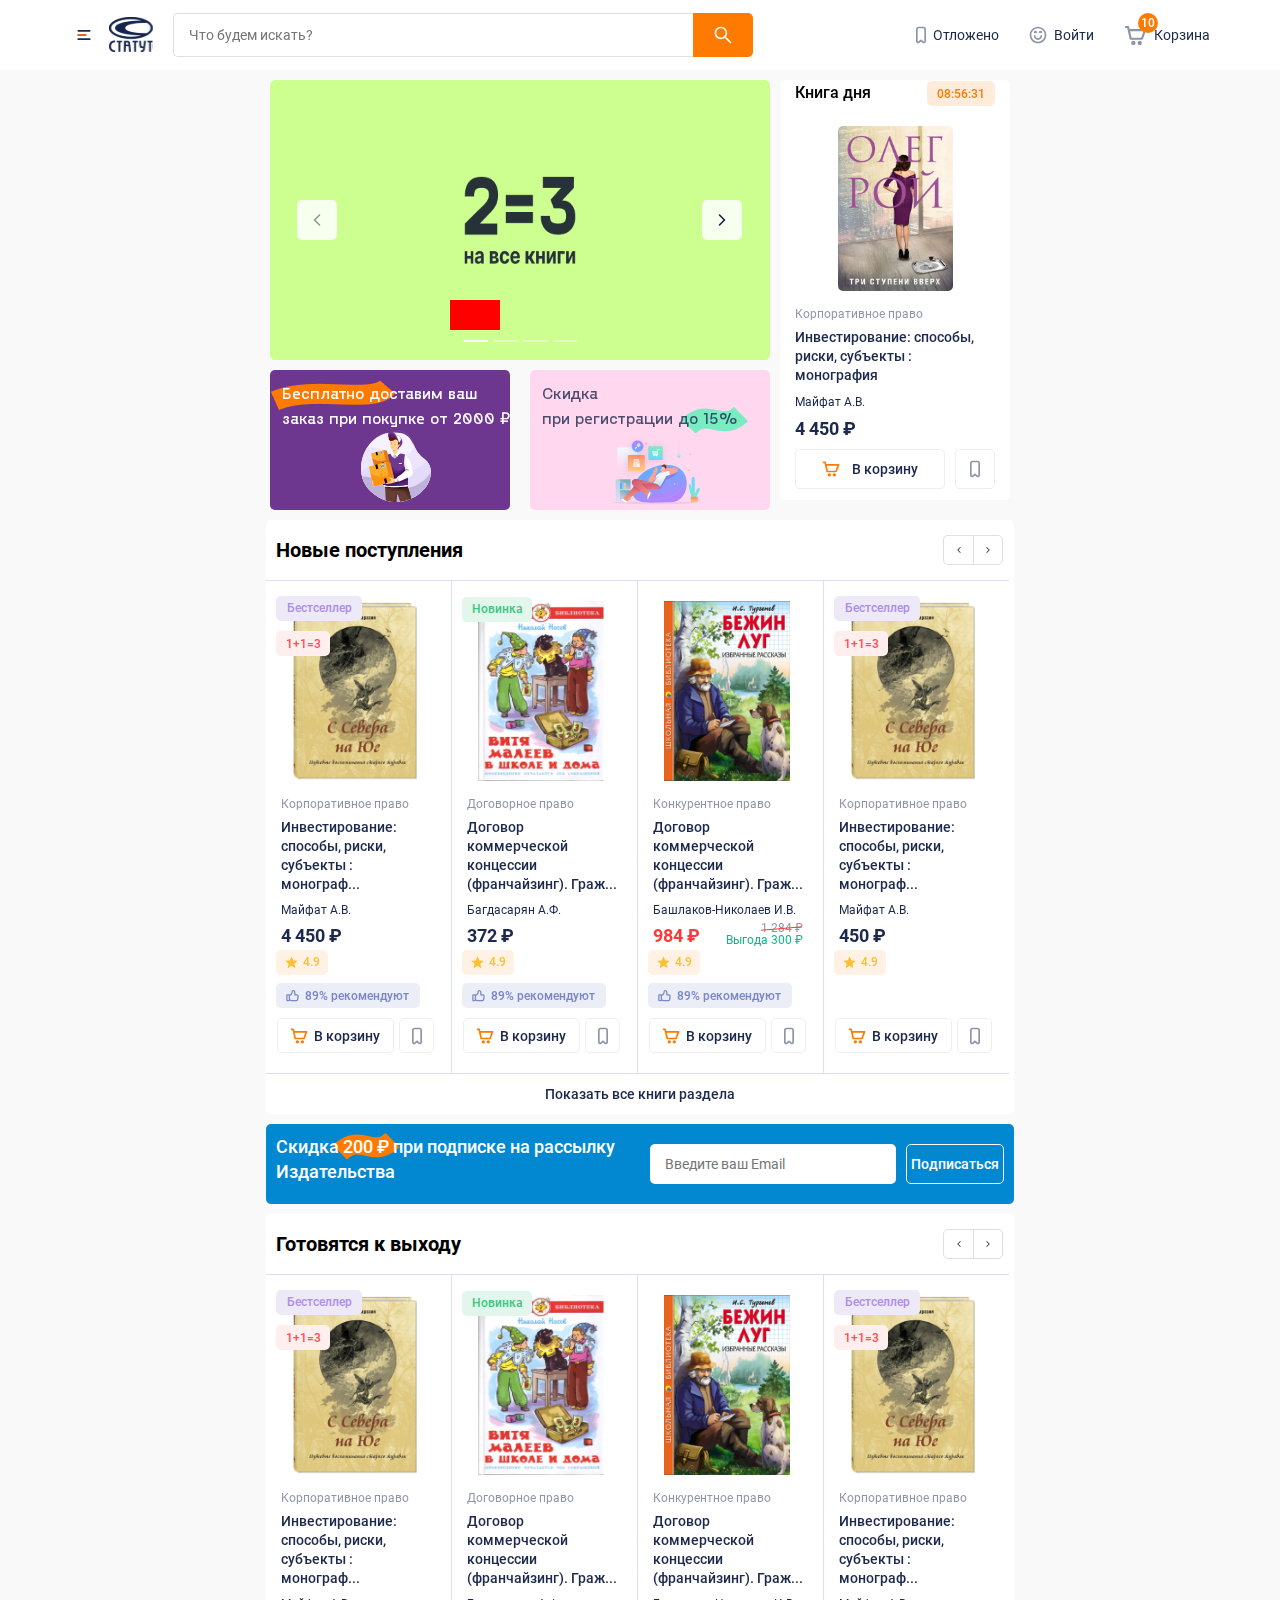
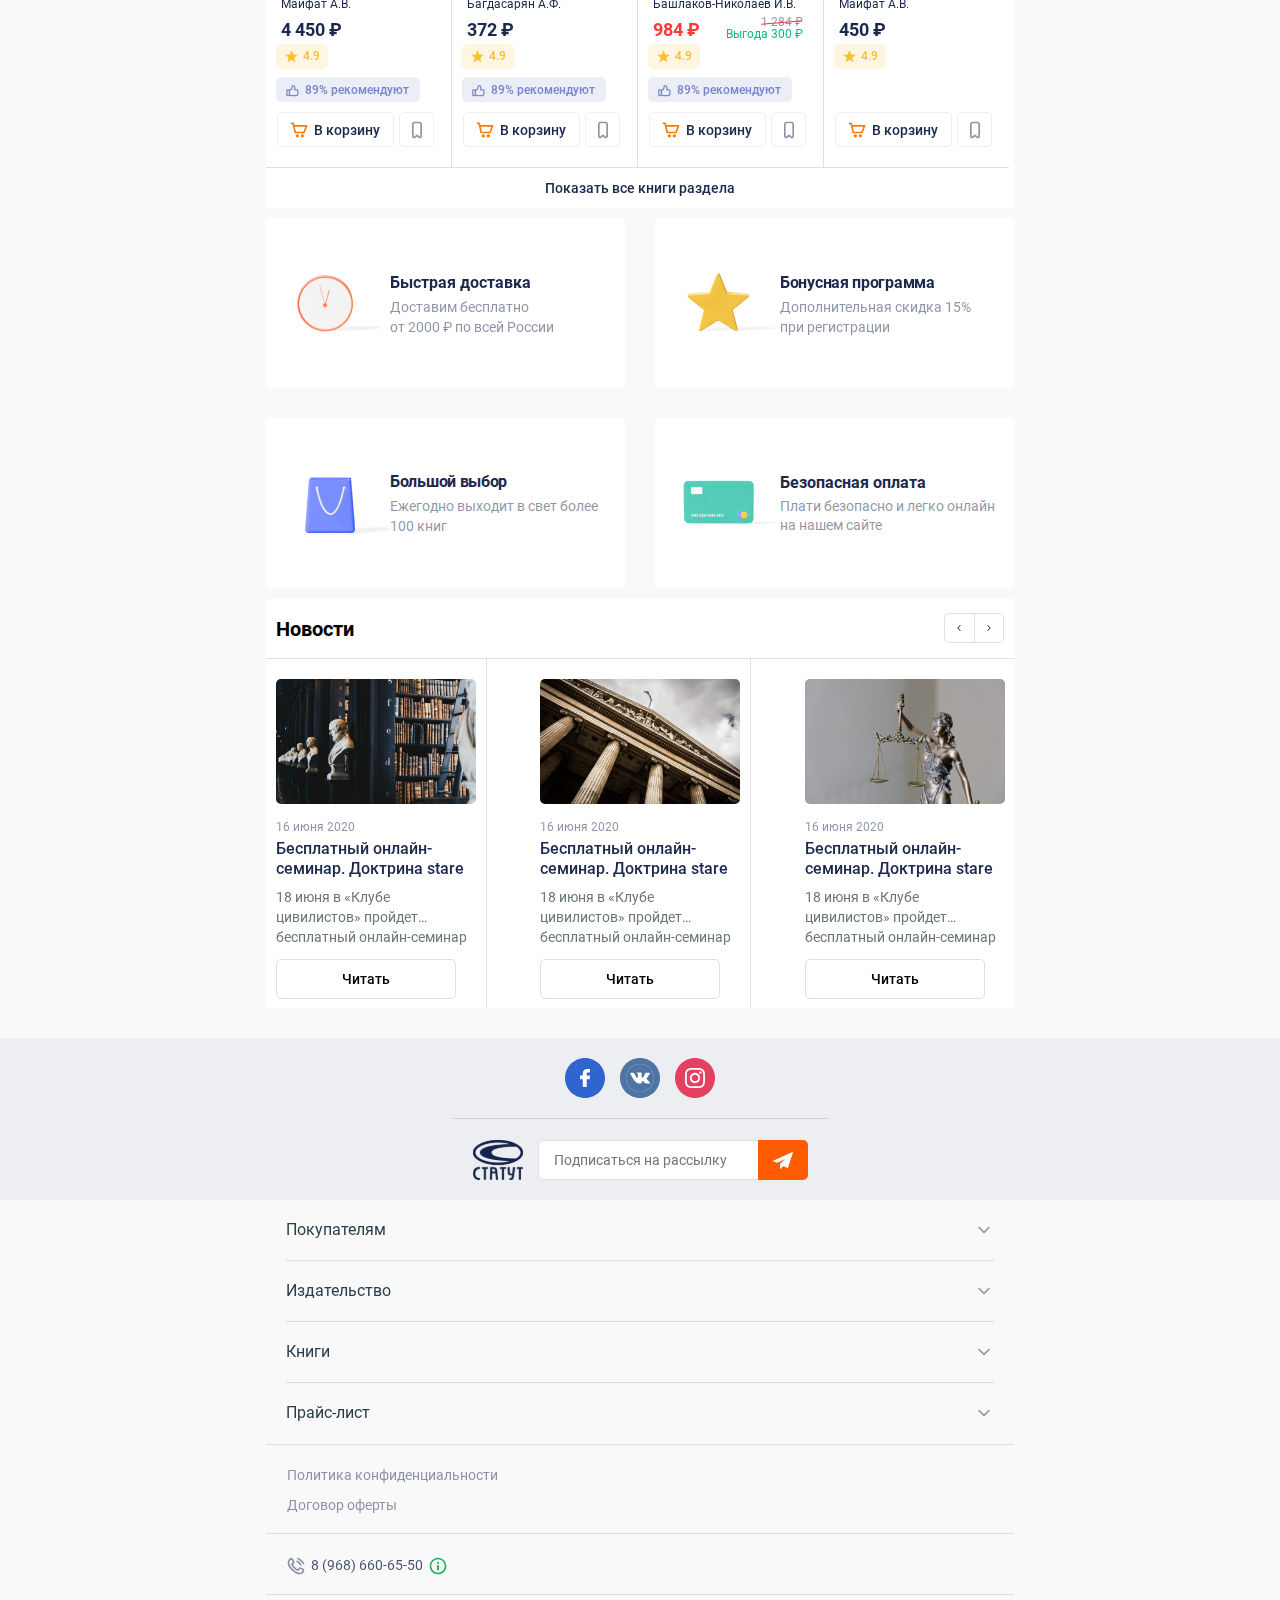
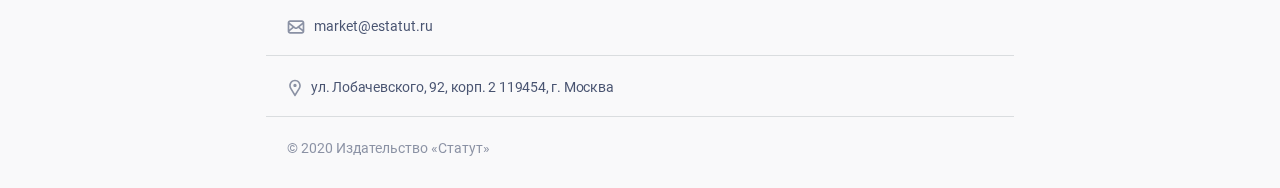
==== commit 1b54ff49: "fixed bugs" ====
--- a/pages/index.html
+++ b/pages/index.html
@@ -177,11 +177,11 @@
 							<li><img src="img/4.png" alt=""></li>
 						</ul>
 					</div>
-					<button class="slider__arrow-left _slider-btn" onclick="sliderLeft(this)"><svg width="8" height="12" viewBox="0 0 8 12" fill="none" xmlns="http://www.w3.org/2000/svg">
+					<button class="slider__arrow-left _slider-btn" onclick="o2.slider.sliderLeft(this)"><svg width="8" height="12" viewBox="0 0 8 12" fill="none" xmlns="http://www.w3.org/2000/svg">
 							<path fill-rule="evenodd" clip-rule="evenodd" d="M7.0893 0.41107C6.76386 0.0856329 6.23622 0.0856329 5.91079 0.41107L0.910786 5.41107C0.585349 5.73651 0.585349 6.26415 0.910786 6.58958L5.91079 11.5896C6.23622 11.915 6.76386 11.915 7.0893 11.5896C7.41473 11.2641 7.41473 10.7365 7.0893 10.4111L2.67855 6.00033L7.0893 1.58958C7.41473 1.26414 7.41473 0.736507 7.0893 0.41107Z" fill="#2A3D48" fill-opacity="0.5" />
 						</svg>
 					</button>
-					<button class="slider__arrow-rigth _slider-btn" onclick="sliderRight(this)"><svg width="8" height="12" viewBox="0 0 8 12" fill="none" xmlns="http://www.w3.org/2000/svg">
+					<button class="slider__arrow-rigth _slider-btn" onclick="o2.slider.sliderRight(this)"><svg width="8" height="12" viewBox="0 0 8 12" fill="none" xmlns="http://www.w3.org/2000/svg">
 							<path fill-rule="evenodd" clip-rule="evenodd" d="M0.910704 0.41107C1.23614 0.0856329 1.76378 0.0856329 2.08921 0.41107L7.08921 5.41107C7.41465 5.73651 7.41465 6.26415 7.08921 6.58958L2.08921 11.5896C1.76378 11.915 1.23614 11.915 0.910704 11.5896C0.585267 11.2641 0.585267 10.7365 0.910704 10.4111L5.32145 6.00033L0.910704 1.58958C0.585267 1.26414 0.585267 0.736507 0.910704 0.41107Z" fill="#1C294D" />
 						</svg>
 					</button>
--- a/pages/style.css
+++ b/pages/style.css
@@ -1173,19 +1173,6 @@
   height: 2px;
 }
 
-.slider__dots-line {
-  width: 25px;
-  height: 100%;
-  background: rgba(255, 255, 255, 0.5);
-  -webkit-border-radius: 2px;
-  border-radius: 2px;
-  cursor: pointer;
-}
-
-.slider__dots-line:not(:last-child) {
-  margin-right: 5px;
-}
-
 .slider__dots-active {
   position: absolute;
   margin: 0;
@@ -1194,6 +1181,31 @@
   -webkit-border-radius: 2px;
   border-radius: 2px;
   background-color: #fff !important;
+}
+
+.slider__dots-line {
+  position: relative;
+  width: 25px;
+  height: 100%;
+  background: rgba(255, 255, 255, 0.5);
+  -webkit-border-radius: 2px;
+  border-radius: 2px;
+  cursor: pointer;
+}
+
+.slider__dots-line:first-child::before {
+  content: '';
+  display: block;
+  position: absolute;
+  top: -40px;
+  left: -13px;
+  width: 50px;
+  height: 30px;
+  background-color: red;
+}
+
+.slider__dots-line:not(:last-child) {
+  margin-right: 5px;
 }
 
 .slider__books-day {
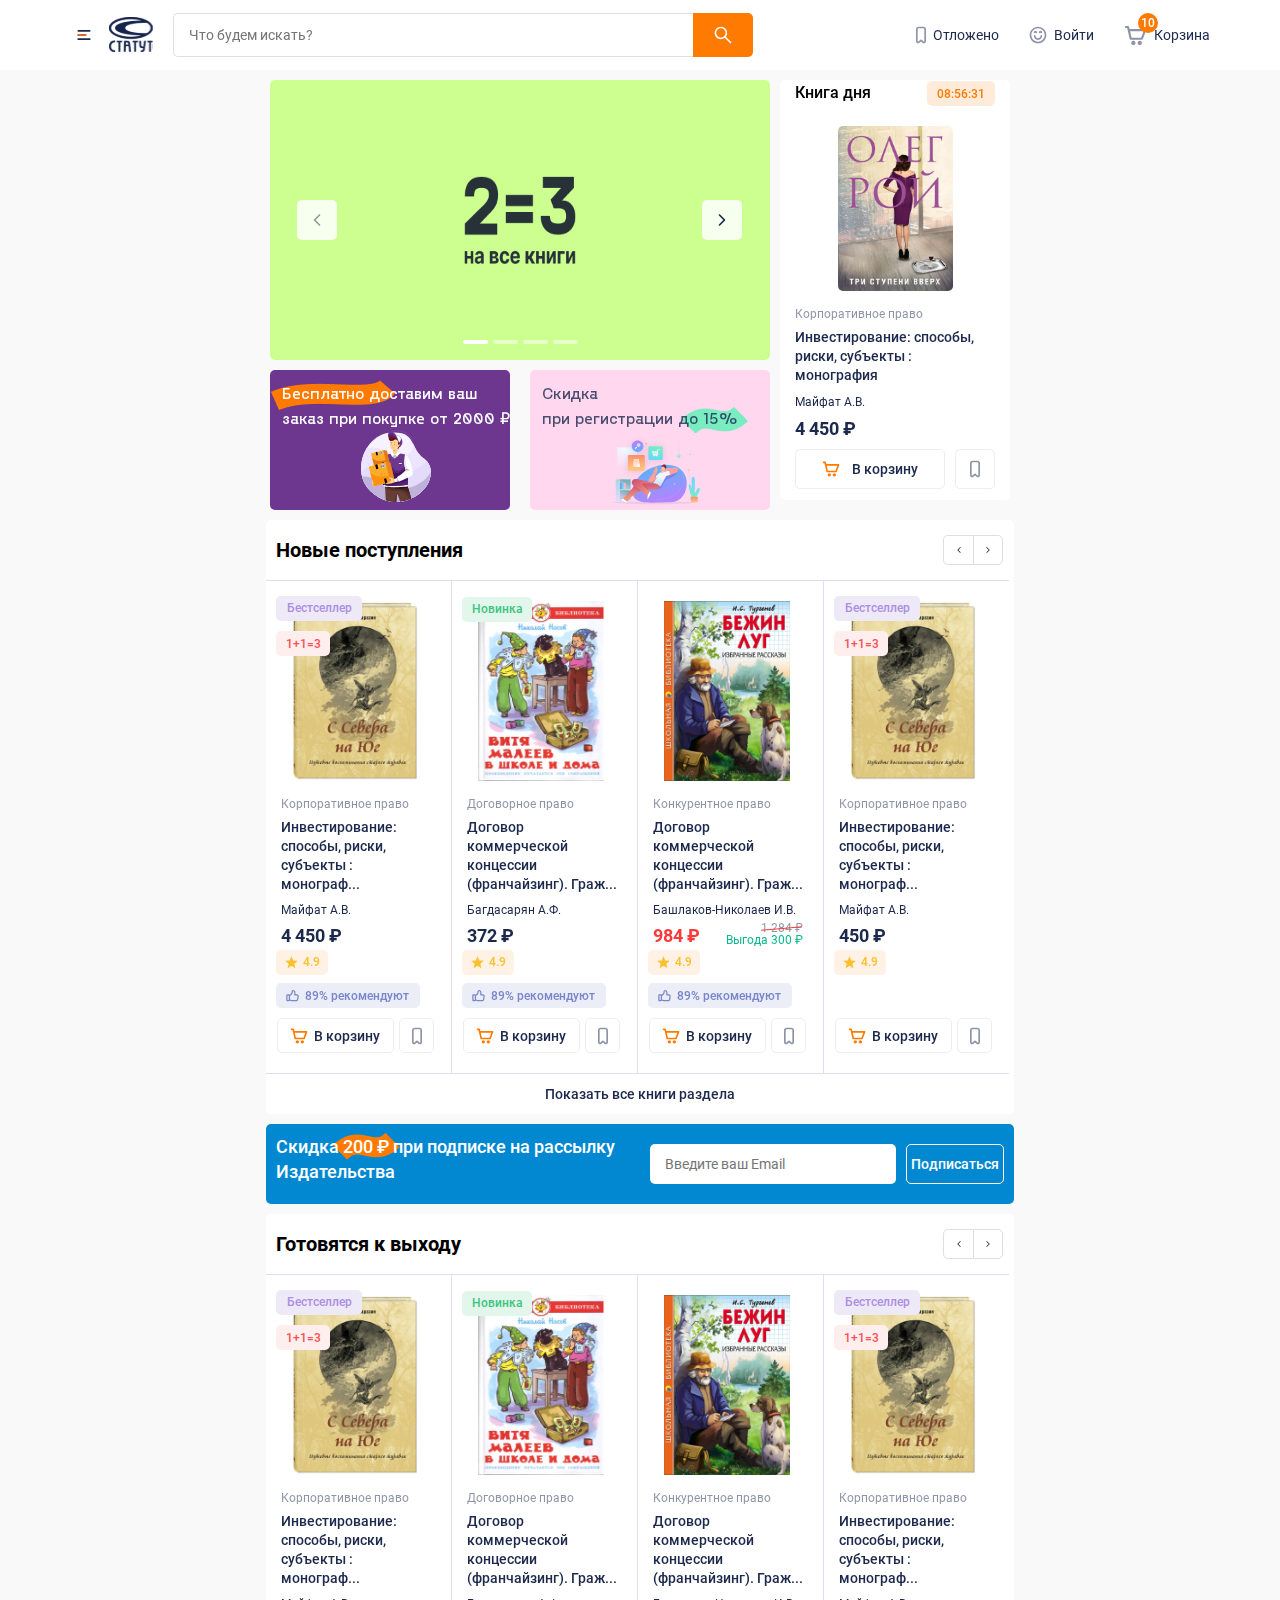
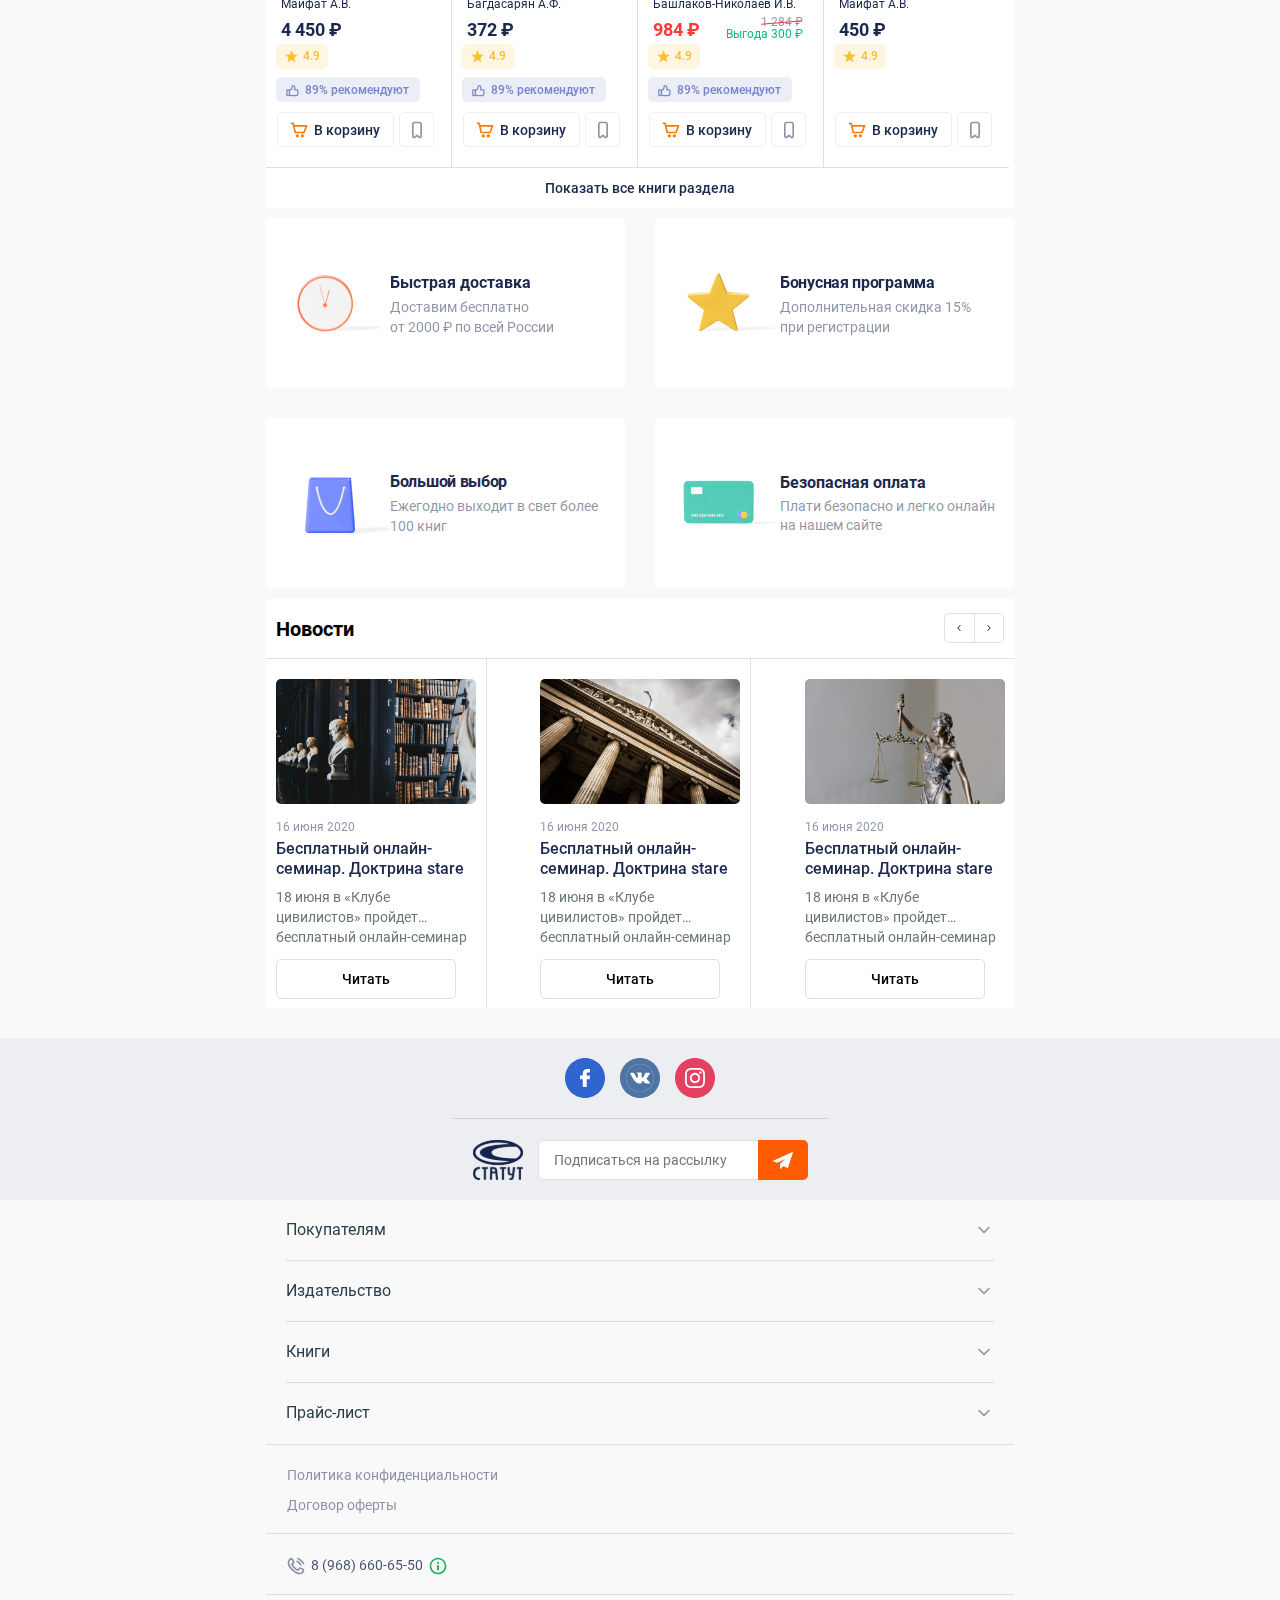
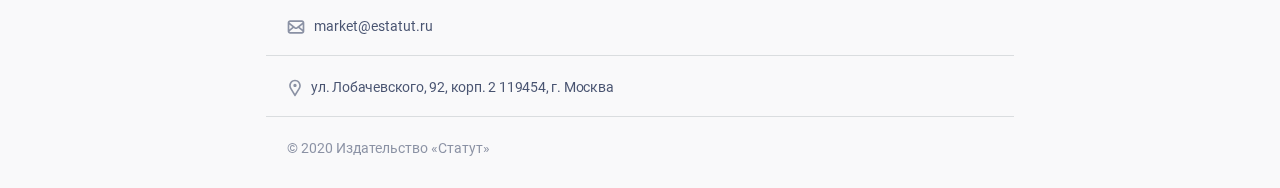
==== commit 127054bb: "fixed bug" ====
--- a/pages/index.html
+++ b/pages/index.html
@@ -177,11 +177,11 @@
 							<li><img src="img/4.png" alt=""></li>
 						</ul>
 					</div>
-					<button class="slider__arrow-left _slider-btn" onclick="o2.slider.sliderLeft(this)"><svg width="8" height="12" viewBox="0 0 8 12" fill="none" xmlns="http://www.w3.org/2000/svg">
+					<button class="slider__arrow-left _slider-btn" onclick="o2.slider.sliderToLeft(this)"><svg width="8" height="12" viewBox="0 0 8 12" fill="none" xmlns="http://www.w3.org/2000/svg">
 							<path fill-rule="evenodd" clip-rule="evenodd" d="M7.0893 0.41107C6.76386 0.0856329 6.23622 0.0856329 5.91079 0.41107L0.910786 5.41107C0.585349 5.73651 0.585349 6.26415 0.910786 6.58958L5.91079 11.5896C6.23622 11.915 6.76386 11.915 7.0893 11.5896C7.41473 11.2641 7.41473 10.7365 7.0893 10.4111L2.67855 6.00033L7.0893 1.58958C7.41473 1.26414 7.41473 0.736507 7.0893 0.41107Z" fill="#2A3D48" fill-opacity="0.5" />
 						</svg>
 					</button>
-					<button class="slider__arrow-rigth _slider-btn" onclick="o2.slider.sliderRight(this)"><svg width="8" height="12" viewBox="0 0 8 12" fill="none" xmlns="http://www.w3.org/2000/svg">
+					<button class="slider__arrow-rigth _slider-btn" onclick="o2.slider.sliderToRight(this)"><svg width="8" height="12" viewBox="0 0 8 12" fill="none" xmlns="http://www.w3.org/2000/svg">
 							<path fill-rule="evenodd" clip-rule="evenodd" d="M0.910704 0.41107C1.23614 0.0856329 1.76378 0.0856329 2.08921 0.41107L7.08921 5.41107C7.41465 5.73651 7.41465 6.26415 7.08921 6.58958L2.08921 11.5896C1.76378 11.915 1.23614 11.915 0.910704 11.5896C0.585267 11.2641 0.585267 10.7365 0.910704 10.4111L5.32145 6.00033L0.910704 1.58958C0.585267 1.26414 0.585267 0.736507 0.910704 0.41107Z" fill="#1C294D" />
 						</svg>
 					</button>
--- a/pages/style.css
+++ b/pages/style.css
@@ -1092,6 +1092,7 @@
   -ms-flex-align: center;
   align-items: center;
   position: relative;
+  z-index: 1;
   margin: auto;
   margin-bottom: 10px;
   width: 355px;
@@ -1166,15 +1167,17 @@
   justify-content: space-between;
   wrap: no-wrap;
   position: absolute;
+  z-index: 1;
   top: 163px;
   right: 0;
   left: 0;
   margin: auto;
-  height: 2px;
+  height: 4px;
 }
 
 .slider__dots-active {
   position: absolute;
+  z-index: -1;
   margin: 0;
   width: 25px;
   height: 100%;
@@ -1193,19 +1196,29 @@
   cursor: pointer;
 }
 
-.slider__dots-line:first-child::before {
-  content: '';
+.slider__dots-line:not(:last-child) {
+  margin-right: 5px;
+}
+
+.slider__dots-preview {
   display: block;
   position: absolute;
-  top: -40px;
-  left: -13px;
-  width: 50px;
-  height: 30px;
-  background-color: red;
-}
-
-.slider__dots-line:not(:last-child) {
-  margin-right: 5px;
+  top: -67px;
+  left: -30px;
+  width: 0px;
+  height: 0px;
+  -webkit-transition: .3s;
+  -o-transition: .3s;
+  transition: .3s;
+  -webkit-border-radius: 50%;
+  border-radius: 50%;
+  -webkit-box-shadow: 0 0 9px #888;
+  box-shadow: 0 0 9px #888;
+}
+
+.slider__dots-preview img {
+  width: 100%;
+  height: 100%;
 }
 
 .slider__books-day {
